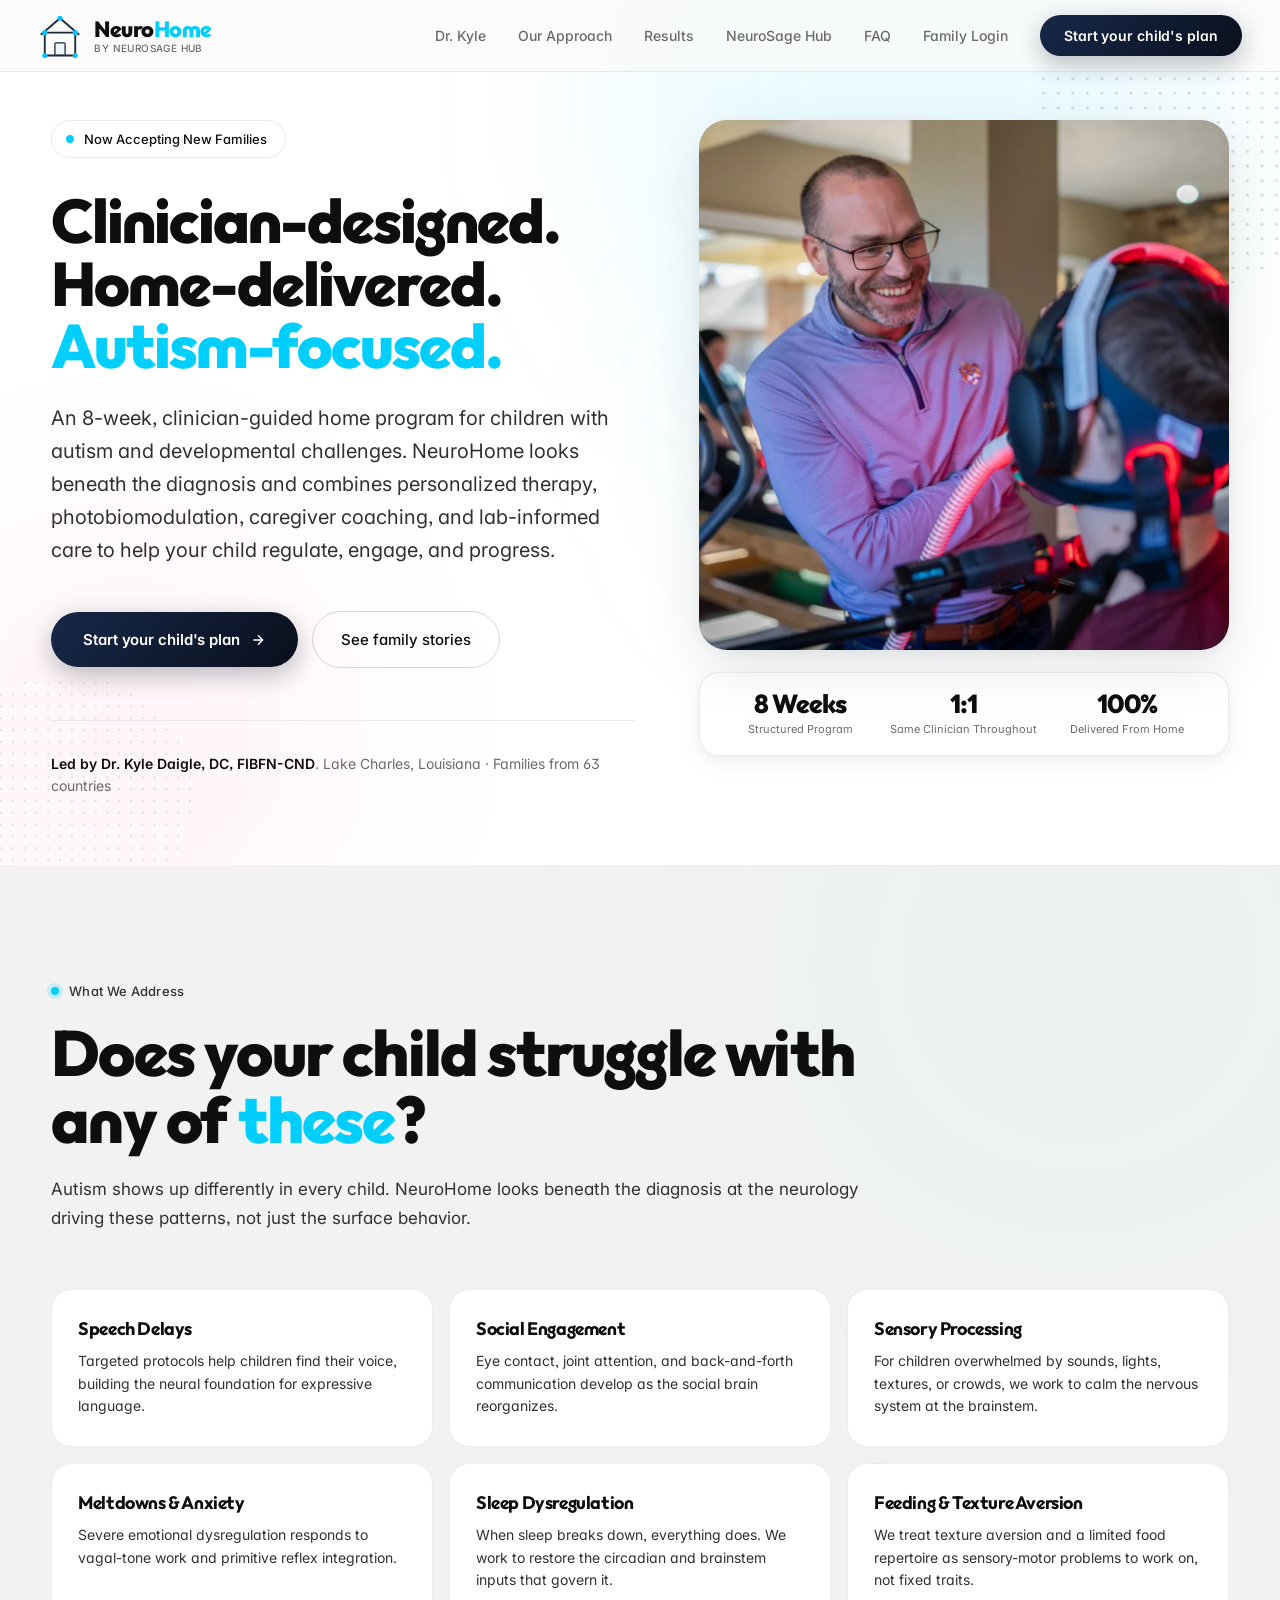
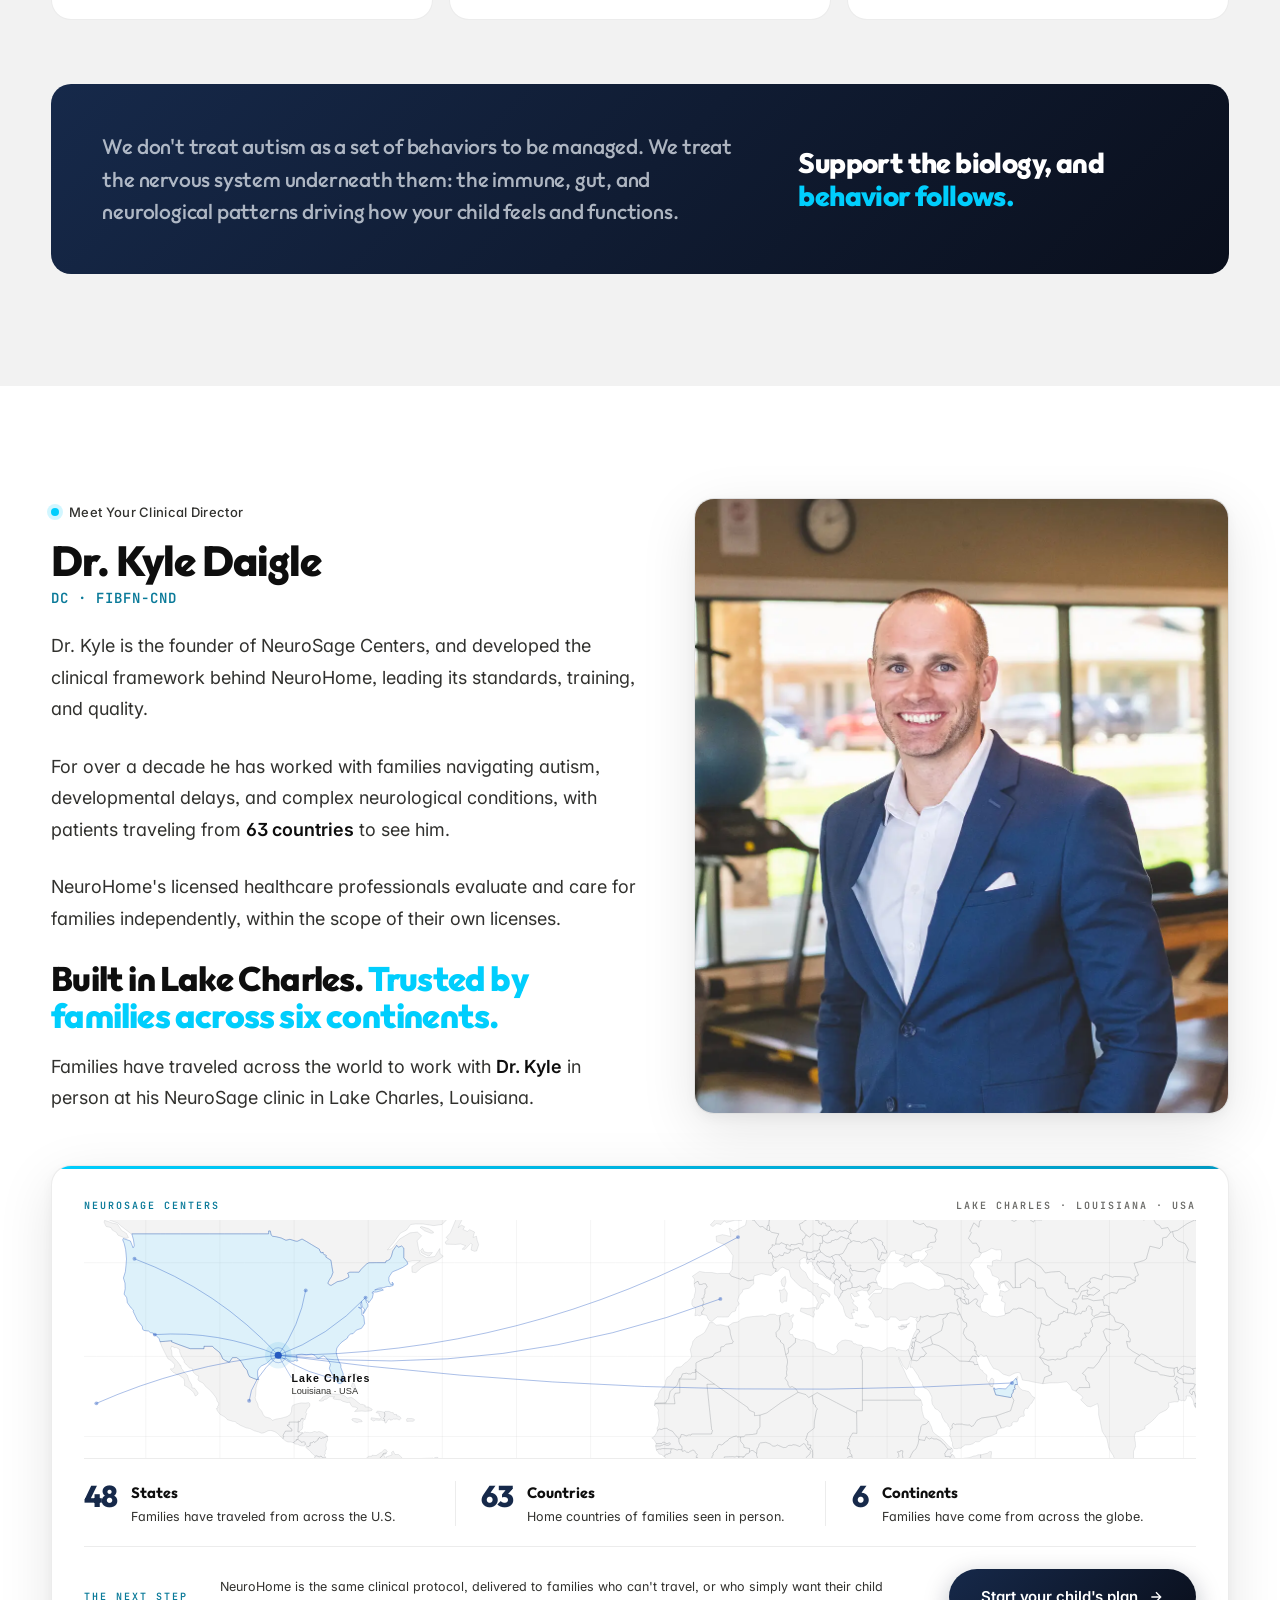
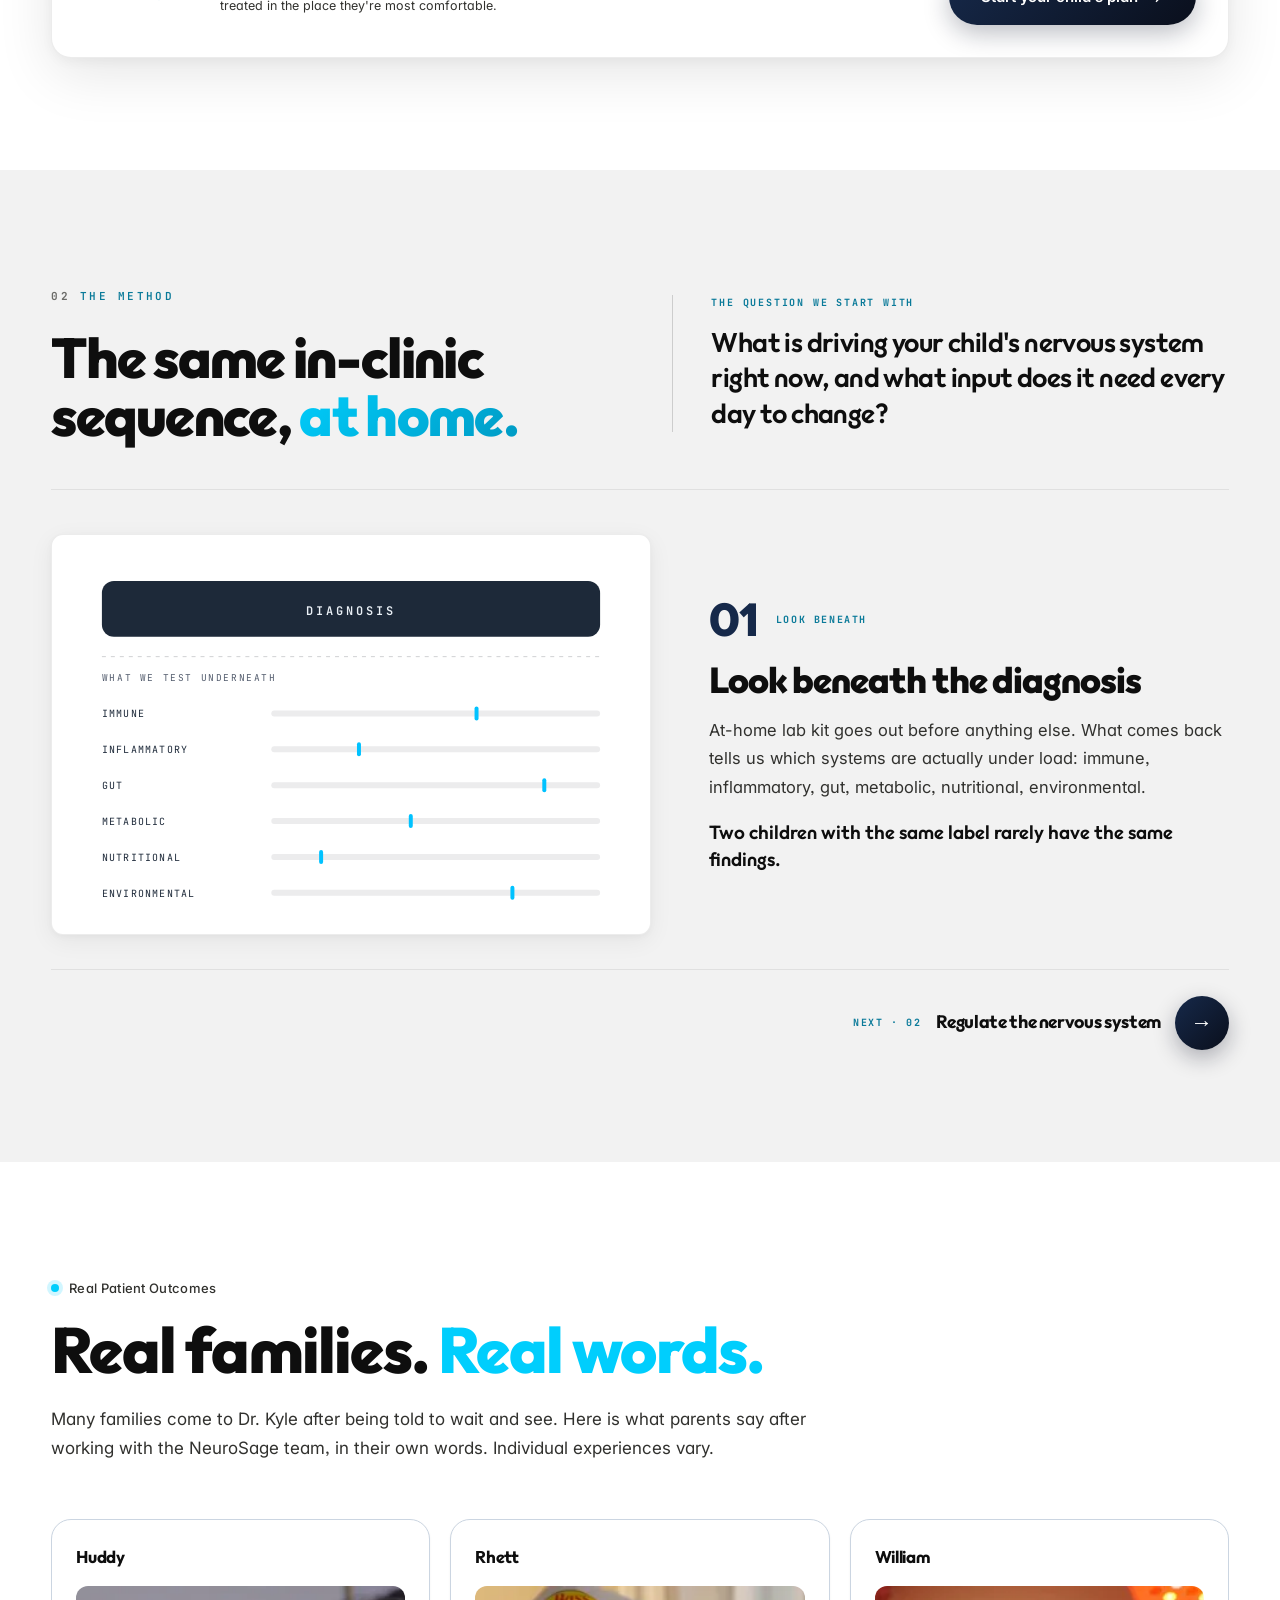
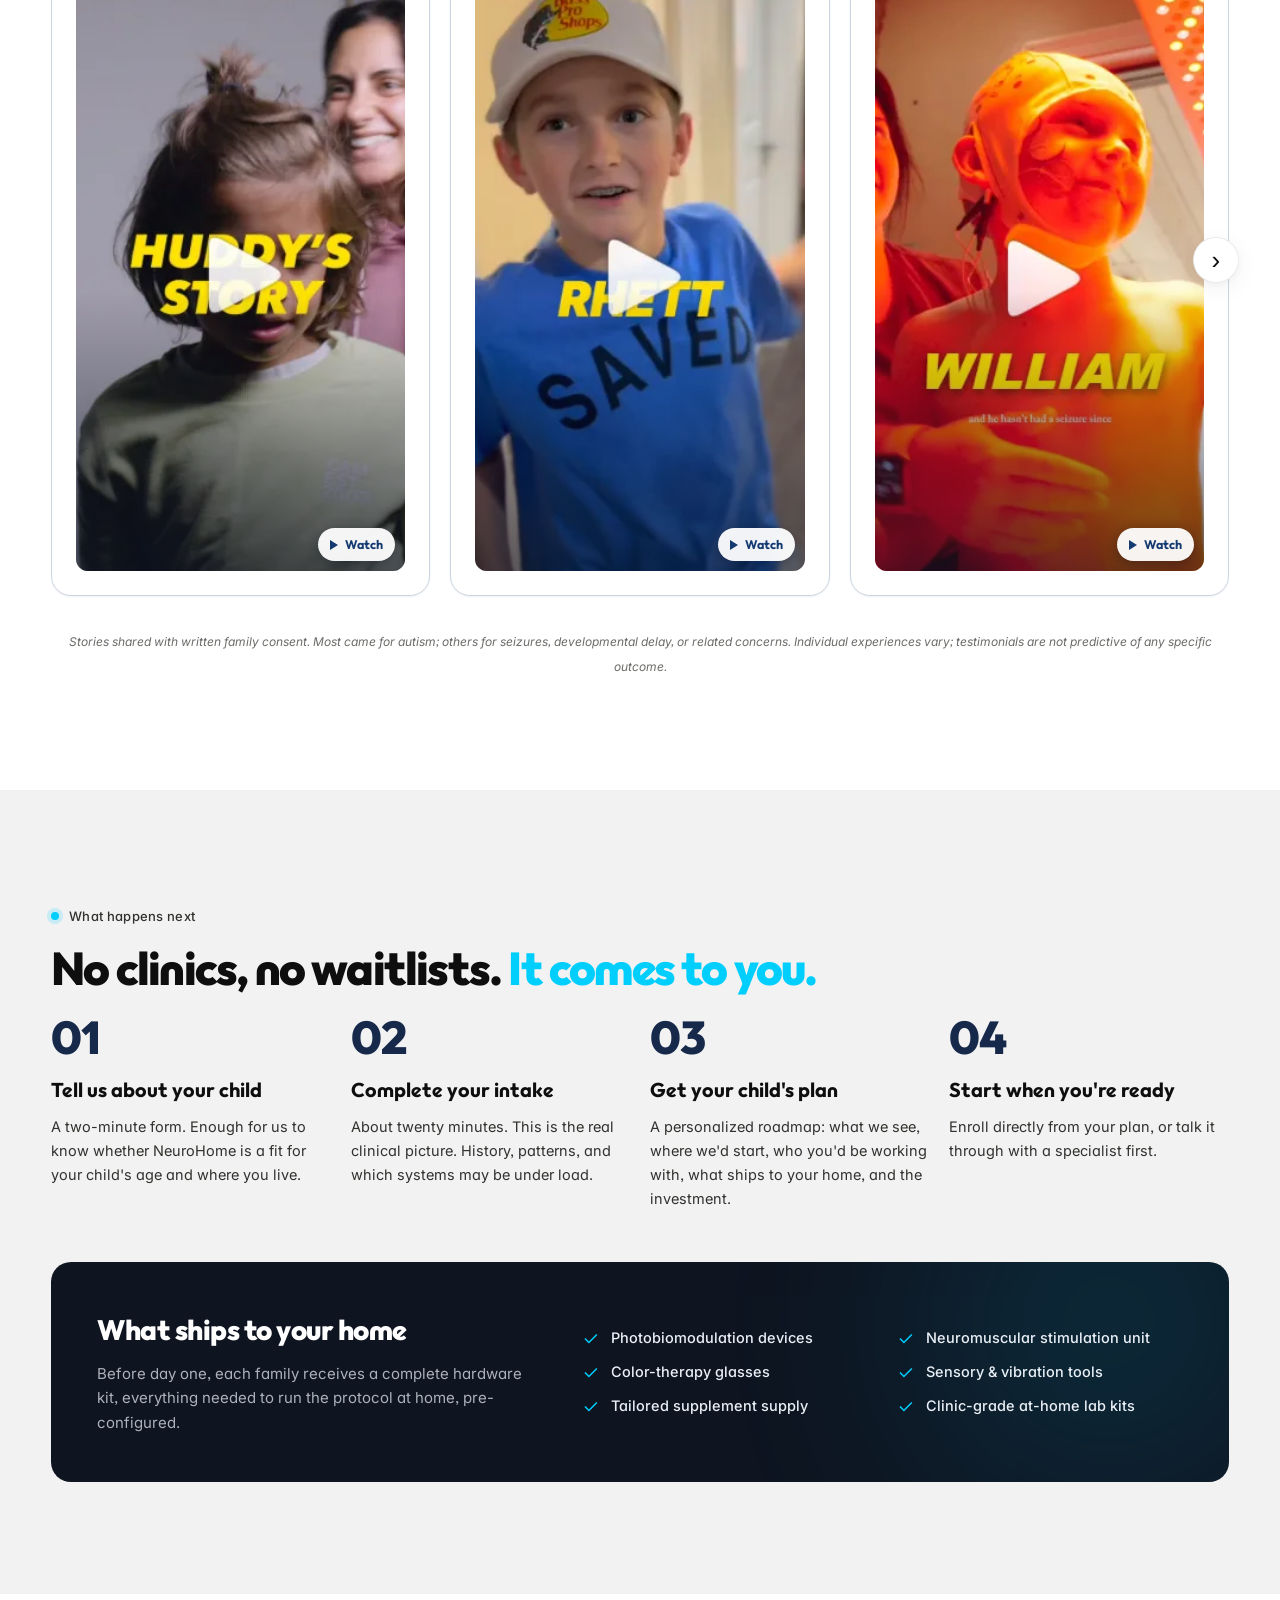
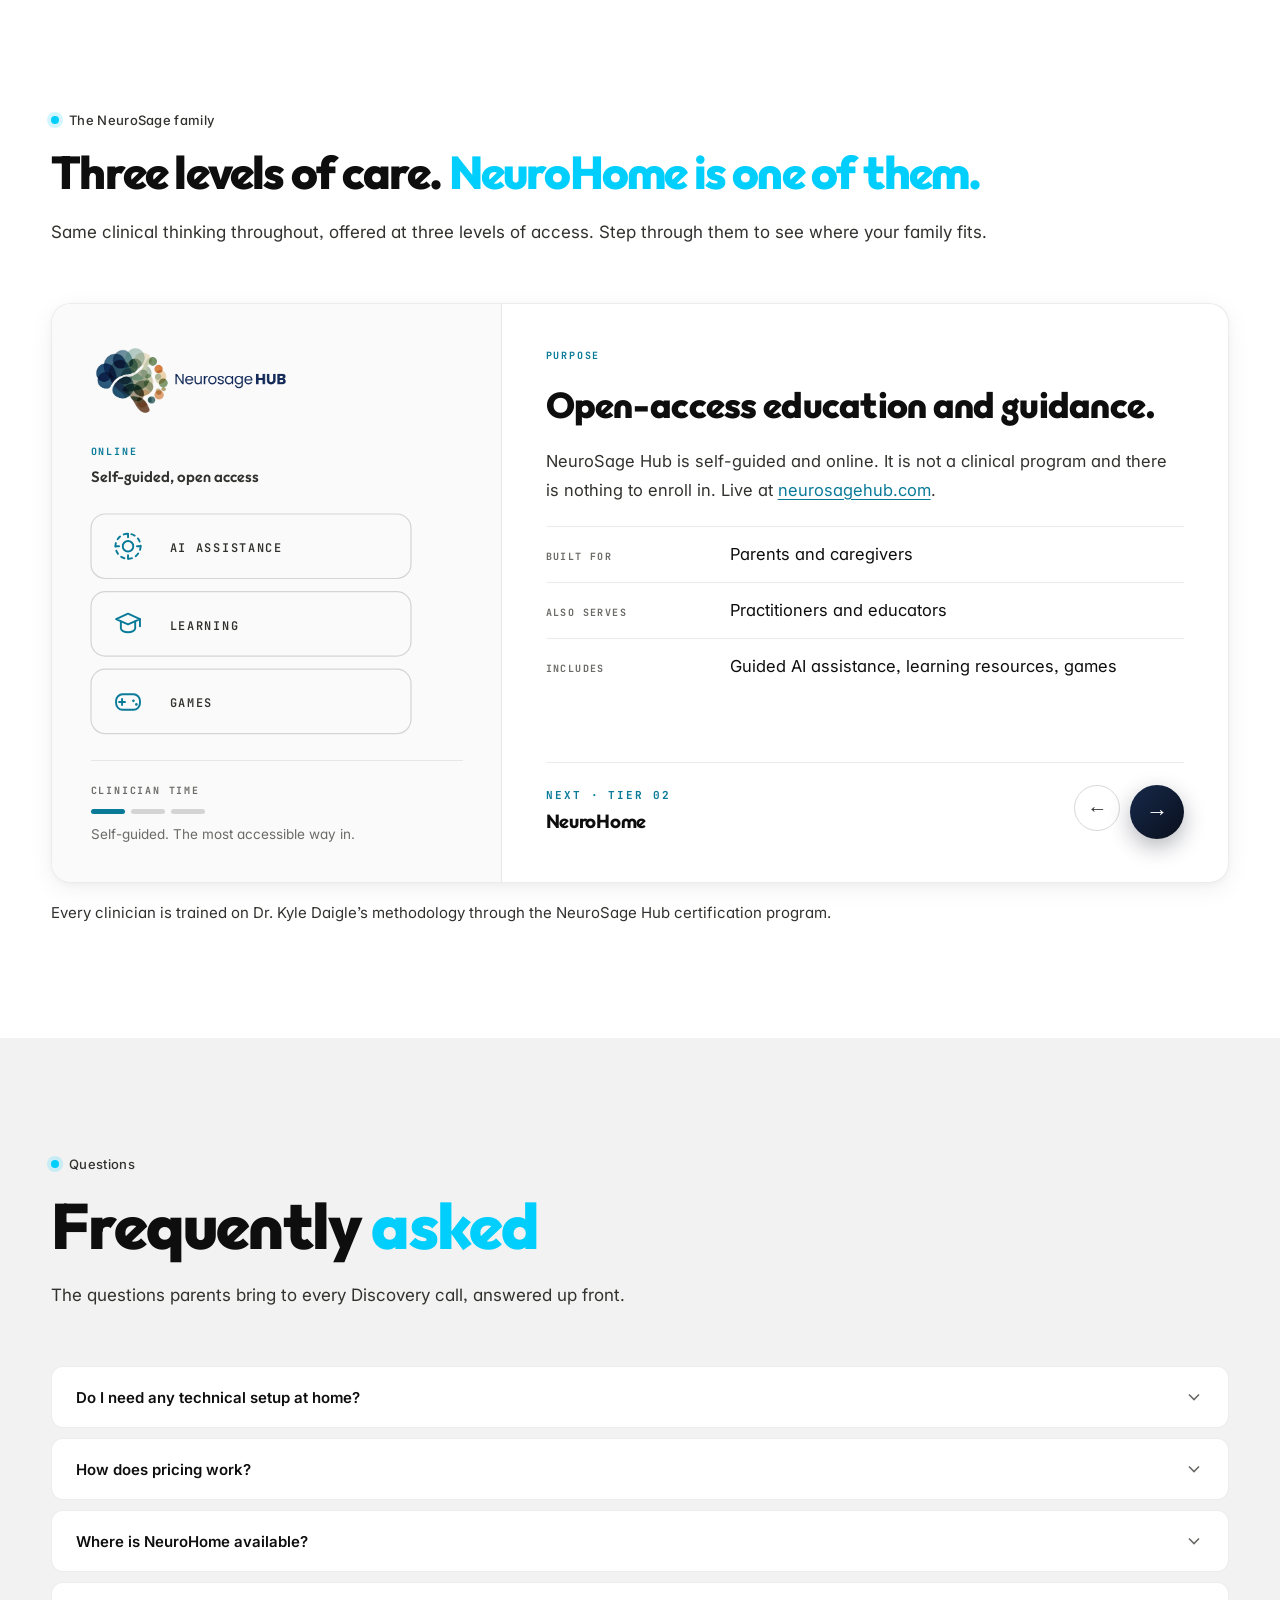
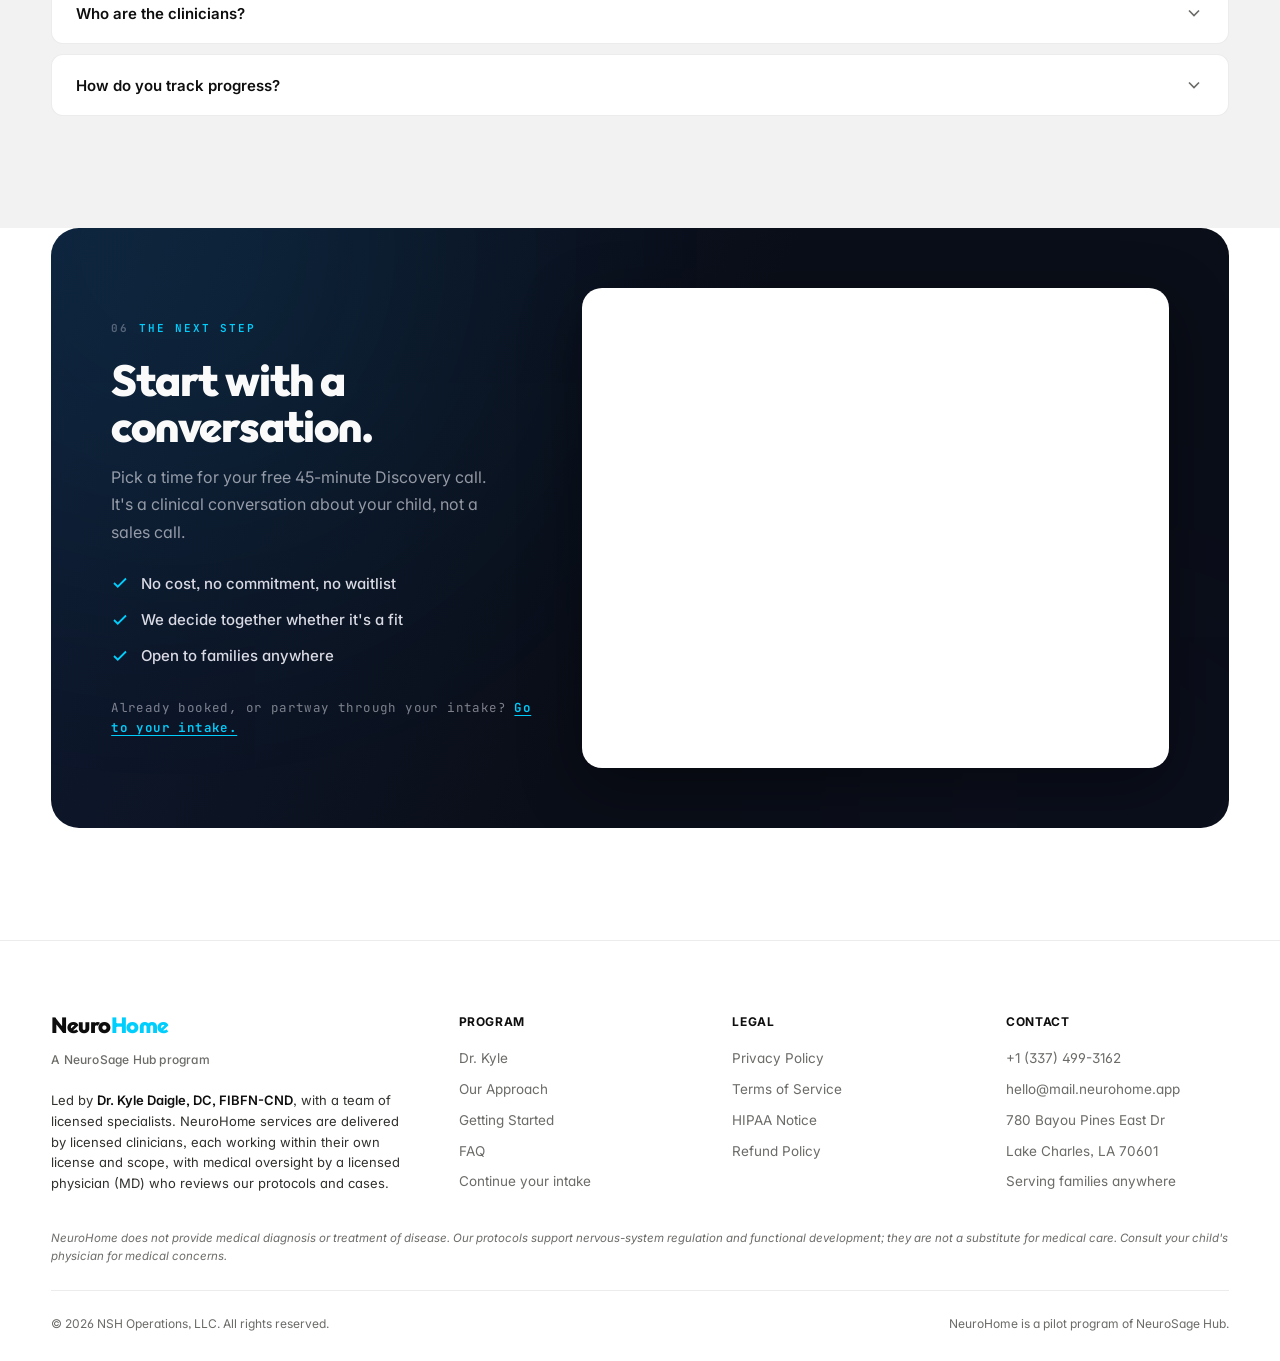
==== index.html @ 74a6ce76 "Add country code to the footer phone number The footer read "337-499-3162" on all seven deployed pag" ====
<!DOCTYPE html>
<html lang="en">
<head>
<meta charset="UTF-8">
<meta name="viewport" content="width=device-width, initial-scale=1.0">
<!-- Confirm JS is live BEFORE first paint. All reveal animations are gated on
     html.js; if this never runs (JS blocked/errored), content stays visible. -->
<script>document.documentElement.className += ' js';</script>
<title>NeuroHome: In-Home Therapy for Children with Autism</title>
<meta name="description" content="An 8-week in-home program for children with autism and developmental challenges. Clinician-guided, drug-free, and lab-informed. Led by Dr. Kyle Daigle.">
<!-- Real icon files, not data URIs: Google's favicon crawler will not fetch a
     data URI, so the SERP fell back to a generic placeholder. See icon.svg. -->
<link rel="icon" href="/favicon.ico" sizes="16x16 32x32 48x48">
<link rel="icon" href="/icon.svg" type="image/svg+xml">
<link rel="apple-touch-icon" href="/apple-touch-icon.png">
<link rel="preconnect" href="https://fonts.googleapis.com">
<link rel="preconnect" href="https://fonts.gstatic.com" crossorigin>
<link href="https://fonts.googleapis.com/css2?family=Inter:wght@400;500;600;700;800&family=Outfit:wght@400;500;600;700;800&family=JetBrains+Mono:wght@400;500;600;700&display=swap" rel="stylesheet">
<link rel="stylesheet" href="neurohome.css?v=95">
<link rel="canonical" href="https://neurohome.app/">
<!-- Social share (Open Graph + Twitter). Absolute URLs point at the canonical
     production host, neurohome.app. The Vercel deployment alias 301s here via
     vercel.json, so nothing on the site should reference that alias. -->
<meta property="og:type" content="website">
<meta property="og:site_name" content="NeuroHome by NeuroSage Hub">
<meta property="og:title" content="NeuroHome: In-Home Therapy for Children with Autism">
<meta property="og:description" content="An 8-week, clinician-guided in-home program for children with autism and developmental challenges. Drug-free, lab-informed, delivered to your home. Led by Dr. Kyle Daigle.">
<meta property="og:url" content="https://neurohome.app/">
<meta property="og:image" content="https://neurohome.app/images/treatment-kyle-patient.jpg">
<meta property="og:image:alt" content="Dr. Kyle Daigle with a young patient during a red-light therapy session.">
<meta name="twitter:card" content="summary_large_image">
<meta name="twitter:title" content="NeuroHome: In-Home Therapy for Children with Autism">
<meta name="twitter:description" content="An 8-week, clinician-guided in-home program for children with autism and developmental challenges. Drug-free, lab-informed, delivered to your home.">
<meta name="twitter:image" content="https://neurohome.app/images/treatment-kyle-patient.jpg">
<script type="application/ld+json">
{
  "@context": "https://schema.org",
  "@type": "MedicalBusiness",
  "name": "NeuroHome",
  "description": "An 8-week, clinician-guided in-home program for children with autism and developmental challenges.",
  "url": "https://neurohome.app/",
  "email": "hello@mail.neurohome.app",
  "telephone": "+1-337-499-3162",
  "address": {
    "@type": "PostalAddress",
    "streetAddress": "780 Bayou Pines East Dr",
    "addressLocality": "Lake Charles",
    "addressRegion": "LA",
    "postalCode": "70601",
    "addressCountry": "US"
  },
  "parentOrganization": { "@type": "Organization", "name": "NeuroSage Hub" },
  "founder": { "@type": "Person", "name": "Dr. Kyle Daigle", "honorificSuffix": "DC, FIBFN-CND" },
  "medicalSpecialty": "Neurologic"
}
</script>
</head>
<body>

<nav class="nav" id="nav">
  <a class="nav-brand" href="#top" aria-label="NeuroHome by NeuroSage Hub">
    <svg class="nav-brand-mark" width="44" height="44" viewBox="0 0 52 52" fill="none" xmlns="http://www.w3.org/2000/svg" aria-hidden="true">
      <rect x="8" y="22" width="36" height="27" rx="3" stroke="#1D2939" stroke-width="2.2" fill="none"/>
      <path d="M 4 24 L 26 5 L 48 24" stroke="#1D2939" stroke-width="2.2" fill="none" stroke-linecap="round" stroke-linejoin="round"/>
      <rect x="20" y="34" width="12" height="15" rx="1.5" stroke="#1D2939" stroke-width="1.5" fill="rgba(0,194,255,0.06)"/>
      <circle cx="8" cy="22" r="3" fill="#00C2FF"/>
      <circle cx="44" cy="22" r="3" fill="#00C2FF"/>
      <circle cx="8" cy="49" r="3" fill="#00C2FF"/>
      <circle cx="44" cy="49" r="3" fill="#00C2FF"/>
      <circle cx="26" cy="5" r="3" fill="#00C2FF"/>
    </svg>
    <span class="nav-brand-wordmark">
      <span class="nav-brand-name">Neuro<span>Home</span></span>
      <span class="nav-brand-tag">by NeuroSage Hub</span>
    </span>
  </a>
  <div class="nav-links" id="navLinks">
    <a class="nav-link" href="#dr-kyle">Dr. Kyle</a>
    <a class="nav-link" href="#method">Our Approach</a>
    <a class="nav-link" href="#testimonials">Results</a>
    <a class="nav-link" href="#family">NeuroSage Hub</a>
    <a class="nav-link" href="#faq">FAQ</a>
    <a class="nav-link" href="https://app.neurohome.app/login">Family Login</a>
    <a class="nav-cta" href="start.html">Start your child's plan</a>
  </div>
  <button class="nav-mobile-toggle" onclick="toggleMobileNav()" aria-label="Menu" aria-expanded="false" aria-controls="navLinks">
    <span></span><span></span><span></span>
  </button>
</nav>

<!-- ============ 1. HERO ============ -->
<section class="hero" id="top">
  <div class="hero-bg">
    <div class="hero-orb o1"></div>
    <div class="hero-orb o2"></div>
    <div class="hero-orb o3"></div>
    <!-- Dotted-circle decorations (neurosolutionlc.com signature element) -->
    <svg class="hero-dots hero-dots-tr" viewBox="0 0 320 320" aria-hidden="true" xmlns="http://www.w3.org/2000/svg">
      <defs>
        <pattern id="dotPatternTR" x="0" y="0" width="14" height="14" patternUnits="userSpaceOnUse">
          <circle cx="2" cy="2" r="1.4" fill="currentColor"/>
        </pattern>
      </defs>
      <circle cx="160" cy="160" r="156" fill="url(#dotPatternTR)"/>
    </svg>
    <svg class="hero-dots hero-dots-bl" viewBox="0 0 260 260" aria-hidden="true" xmlns="http://www.w3.org/2000/svg">
      <defs>
        <pattern id="dotPatternBL" x="0" y="0" width="12" height="12" patternUnits="userSpaceOnUse">
          <circle cx="2" cy="2" r="1.2" fill="currentColor"/>
        </pattern>
      </defs>
      <circle cx="130" cy="130" r="126" fill="url(#dotPatternBL)"/>
    </svg>
  </div>
  <div class="hero-inner">
    <div class="hero-grid">
      <div class="hero-text">
        <div class="hero-badge reveal"><span class="pulse"></span> Now Accepting New Families</div>
        <h1 class="hero-title reveal reveal-d1">Clinician-designed.<br>Home-delivered.<br><em>Autism-focused.</em></h1>
        <p class="hero-sub reveal reveal-d2">An 8-week, clinician-guided home program for children with autism and developmental challenges. NeuroHome looks beneath the diagnosis and combines personalized therapy, photobiomodulation, caregiver coaching, and lab-informed care to help your child regulate, engage, and progress.</p>
        <div class="hero-actions reveal reveal-d3">
          <a class="btn-primary" href="start.html">Start your child's plan <svg viewBox="0 0 24 24" fill="none" stroke="currentColor" stroke-width="2" aria-hidden="true"><path d="M5 12h14M12 5l7 7-7 7"/></svg></a>
          <a class="btn-secondary" href="#testimonials">See family stories</a>
        </div>
        <div class="hero-proof reveal reveal-d4">
          <strong>Led by Dr. Kyle Daigle, DC, FIBFN-CND</strong>. Lake Charles, Louisiana &middot; Families from 63 countries
        </div>
      </div>
      <div class="hero-photo-col reveal reveal-d2">
        <div class="hero-photo-wrap">
          <picture>
            <source srcset="images/treatment-kyle-patient.webp" type="image/webp">
            <img
              src="images/treatment-kyle-patient.jpg"
              alt="Dr. Kyle Daigle smiling with a young patient during a red-light therapy session at a NeuroSage Center."
              width="2048"
              height="1368"
              fetchpriority="high"
              decoding="async"
            >
          </picture>
        </div>
        <div class="hero-stats">
          <div class="hero-stat"><div class="hero-stat-v">8 Weeks</div><div class="hero-stat-l">Structured Program</div></div>
          <div class="hero-stat"><div class="hero-stat-v">1:1</div><div class="hero-stat-l">Same Clinician Throughout</div></div>
          <div class="hero-stat"><div class="hero-stat-v">100%</div><div class="hero-stat-l">Delivered From Home</div></div>
        </div>
      </div>
    </div>
  </div>
</section>

<!-- ============ 3. WHAT WE ADDRESS (relevance-first: answers "is this for my child?" before the credibility stack) ============ -->
<section class="conditions-section" id="conditions">
  <div class="conditions-inner">
    <div class="section-eyebrow reveal">What We Address</div>
    <h2 class="conditions-headline reveal reveal-d1">Does your child struggle with any of <em>these</em>?</h2>
    <p class="section-sub reveal reveal-d2">Autism shows up differently in every child. NeuroHome looks beneath the diagnosis at the neurology driving these patterns, not just the surface behavior.</p>
    <div class="conditions-grid">
      <article class="condition-card reveal">
        <h3 class="condition-card-title">Speech Delays</h3>
        <p class="condition-card-desc">Targeted protocols help children find their voice, building the neural foundation for expressive language.</p>
      </article>
      <article class="condition-card reveal reveal-d1">
        <h3 class="condition-card-title">Social Engagement</h3>
        <p class="condition-card-desc">Eye contact, joint attention, and back-and-forth communication develop as the social brain reorganizes.</p>
      </article>
      <article class="condition-card reveal reveal-d2">
        <h3 class="condition-card-title">Sensory Processing</h3>
        <p class="condition-card-desc">For children overwhelmed by sounds, lights, textures, or crowds, we work to calm the nervous system at the brainstem.</p>
      </article>
      <article class="condition-card reveal">
        <h3 class="condition-card-title">Meltdowns &amp; Anxiety</h3>
        <p class="condition-card-desc">Severe emotional dysregulation responds to vagal-tone work and primitive reflex integration.</p>
      </article>
      <article class="condition-card reveal reveal-d1">
        <h3 class="condition-card-title">Sleep Dysregulation</h3>
        <p class="condition-card-desc">When sleep breaks down, everything does. We work to restore the circadian and brainstem inputs that govern it.</p>
      </article>
      <article class="condition-card reveal reveal-d2">
        <h3 class="condition-card-title">Feeding &amp; Texture Aversion</h3>
        <p class="condition-card-desc">We treat texture aversion and a limited food repertoire as sensory-motor problems to work on, not fixed traits.</p>
      </article>
    </div>
    <div class="conditions-belief reveal">
      <p class="cb-body">We don't treat autism as a set of behaviors to be managed. We treat the nervous system underneath them: the immune, gut, and neurological patterns driving how your child feels and functions.</p>
      <p class="cb-punch">Support the biology, and <span>behavior follows.</span></p>
    </div>
  </div>
</section>

<!-- ============ 4. DR. KYLE + THE PRACTICE (merged) ============ -->
<section class="founder-section" id="dr-kyle">
  <div class="founder-inner">
    <div class="founder-top">
      <div class="founder-text reveal">
        <div class="section-eyebrow">Meet Your Clinical Director</div>
        <h2 class="kyle-name">Dr. Kyle Daigle</h2>
        <div class="kyle-name-suffix">DC &middot; FIBFN-CND</div>
        <p class="kyle-bio">Dr. Kyle is the founder of NeuroSage Centers, and developed the clinical framework behind NeuroHome, leading its standards, training, and quality.</p>
        <p class="kyle-bio">For over a decade he has worked with families navigating autism, developmental delays, and complex neurological conditions, with patients traveling from <strong>63 countries</strong> to see him.</p>
        <p class="kyle-bio">NeuroHome's licensed healthcare professionals evaluate and care for families independently, within the scope of their own licenses.</p>
        <h3 class="founder-practice-title">Built in Lake Charles. <em>Trusted by families across six continents.</em></h3>
        <p class="legacy-lead">Families have traveled across the world to work with <strong>Dr. Kyle</strong> in person at his NeuroSage clinic in Lake Charles, Louisiana.</p>
      </div>
      <div class="founder-photo reveal reveal-d2">
        <div class="kyle-photo">
          <picture>
            <source srcset="images/dr-kyle.webp" type="image/webp">
            <img src="images/dr-kyle.jpg" alt="Dr. Kyle Daigle, DC, FIBFN-CND, founder of NeuroSage Centers" loading="lazy" width="2155" height="3600">
          </picture>
        </div>
      </div>
    </div>

    <div class="founder-map-card reveal">
      <div class="founder-map-head">
        <span class="clinics-card-eyebrow">NeuroSage Centers</span>
        <span class="founder-map-locs">Lake Charles &middot; Louisiana &middot; USA</span>
      </div>
      <img class="clinic-map-svg" src="images/neurosage-world.svg?v=3" alt="World map with travel lines converging on the NeuroSage clinic in Lake Charles, Louisiana, USA." loading="lazy" width="1256" height="270">
      <div class="founder-stats">
        <div class="founder-stat">
          <span class="founder-stat-num">48</span>
          <div class="founder-stat-text"><strong>States</strong><small>Families have traveled from across the U.S.</small></div>
        </div>
        <div class="founder-stat">
          <span class="founder-stat-num">63</span>
          <div class="founder-stat-text"><strong>Countries</strong><small>Home countries of families seen in person.</small></div>
        </div>
        <div class="founder-stat">
          <span class="founder-stat-num">6</span>
          <div class="founder-stat-text"><strong>Continents</strong><small>Families have come from across the globe.</small></div>
        </div>
      </div>
      <div class="founder-next">
        <span class="founder-next-label">The next step</span>
        <p class="founder-next-text">NeuroHome is the same clinical protocol, delivered to families who can't travel, or who simply want their child treated in the place they're most comfortable.</p>
        <a class="btn-primary founder-next-btn" href="start.html">Start your child's plan <svg viewBox="0 0 24 24" fill="none" stroke="currentColor" stroke-width="2" aria-hidden="true"><path d="M5 12h14M12 5l7 7-7 7"/></svg></a>
      </div>
    </div>
  </div>
</section>

<!-- ============ 5. THE METHOD ============ -->
<section class="mth-section" id="method">
  <div class="mth-inner">
    <div class="mth-top">
      <div class="mth-top-head">
        <span class="mth-kicker"><span class="mth-kicker-num">02</span>The method</span>
        <h2 class="mth-title reveal">The same in-clinic sequence, <span class="mth-grad">at home.</span></h2>
      </div>
      <div class="mth-qblock">
        <div class="mth-qlabel">The question we start with</div>
        <p class="mth-q">What is driving your child&#39;s nervous system right now, and what input does it need every day to change?</p>
      </div>
    </div>

    <div class="mth-step" data-step="1">
      <div class="mth-fig">
        <svg viewBox="0 0 560 360" role="img" aria-label="Six biological systems tested beneath one diagnosis"><rect x="30" y="26" width="500" height="56" rx="12" fill="#1D2939"></rect><text x="280" y="60" text-anchor="middle" fill="#EAF0F6" font-family="JetBrains Mono, monospace" font-size="12" font-weight="600" letter-spacing="3">DIAGNOSIS</text><line x1="30" y1="102" x2="530" y2="102" stroke="rgba(20,24,35,0.20)" stroke-width="1" stroke-dasharray="4 5"></line><text x="30" y="126" fill="#545D6E" font-family="JetBrains Mono, monospace" font-size="9.5" letter-spacing="1.6">WHAT WE TEST UNDERNEATH</text><g font-family="JetBrains Mono, monospace" font-size="10" letter-spacing="1.2" fill="#1D2939"><text x="30" y="163">IMMUNE</text><rect x="200" y="156" width="330" height="6" rx="3" fill="rgba(20,24,35,0.08)"></rect><rect x="404" y="152" width="4" height="14" rx="2" fill="#00C2FF"></rect><text x="30" y="199">INFLAMMATORY</text><rect x="200" y="192" width="330" height="6" rx="3" fill="rgba(20,24,35,0.08)"></rect><rect x="286" y="188" width="4" height="14" rx="2" fill="#00C2FF"></rect><text x="30" y="235">GUT</text><rect x="200" y="228" width="330" height="6" rx="3" fill="rgba(20,24,35,0.08)"></rect><rect x="472" y="224" width="4" height="14" rx="2" fill="#00C2FF"></rect><text x="30" y="271">METABOLIC</text><rect x="200" y="264" width="330" height="6" rx="3" fill="rgba(20,24,35,0.08)"></rect><rect x="338" y="260" width="4" height="14" rx="2" fill="#00C2FF"></rect><text x="30" y="307">NUTRITIONAL</text><rect x="200" y="300" width="330" height="6" rx="3" fill="rgba(20,24,35,0.08)"></rect><rect x="248" y="296" width="4" height="14" rx="2" fill="#00C2FF"></rect><text x="30" y="343">ENVIRONMENTAL</text><rect x="200" y="336" width="330" height="6" rx="3" fill="rgba(20,24,35,0.08)"></rect><rect x="440" y="332" width="4" height="14" rx="2" fill="#00C2FF"></rect></g></svg>
      </div>
      <div class="mth-copy">
        <div class="mth-step-head"><span class="mth-n">01</span><span class="mth-tag">Look beneath</span></div>
        <h3 class="mth-h3">Look beneath the diagnosis</h3>
        <p class="mth-p">At-home lab kit goes out before anything else. What comes back tells us which systems are actually under load: immune, inflammatory, gut, metabolic, nutritional, environmental.</p>
        <p class="mth-punch">Two children with the same label rarely have the same findings.</p>
      </div>
      <div class="mth-nav">
        <span class="mth-next-label">Next &middot; 02</span>
        <span class="mth-next-title">Regulate the nervous system</span>
        <button class="mth-arrow-btn" type="button" data-go="2" aria-label="Next: Regulate the nervous system"><span aria-hidden="true">&#8594;</span></button>
      </div>
    </div>

    <div class="mth-step" data-step="2" hidden>
      <div class="mth-fig">
        <svg viewBox="0 0 560 360" role="img" aria-label="An erratic signal settling into a calm line after regulation"><g font-family="JetBrains Mono, monospace" font-size="10" letter-spacing="1.4" fill="#1D2939"><text x="30" y="44">INPUTS</text><circle cx="36" cy="76" r="6" fill="#C1553F"></circle><text x="52" y="80">RED</text><circle cx="36" cy="104" r="6" fill="#4E8C5B"></circle><text x="52" y="108">GREEN</text><circle cx="36" cy="132" r="6" fill="#6E4E9C"></circle><text x="52" y="136">NEAR-INFRARED</text><circle cx="36" cy="160" r="6" fill="#2BA8E0"></circle><text x="52" y="164">SUPPLEMENTS</text></g><line x1="30" y1="192" x2="530" y2="192" stroke="rgba(20,24,35,0.12)" stroke-width="1"></line><polyline points="30,268 46,214 62,318 78,226 94,306 110,236 126,300 142,244 158,292 174,252 190,286 206,258 222,280 238,262 254,276 270,266 286,272 302,268 318,270 530,270" fill="none" stroke="#2559C0" stroke-width="2.5" stroke-linejoin="round" stroke-linecap="round"></polyline><line x1="286" y1="212" x2="286" y2="330" stroke="rgba(20,24,35,0.20)" stroke-width="1" stroke-dasharray="4 5"></line><text x="286" y="206" text-anchor="middle" fill="#2559C0" font-family="JetBrains Mono, monospace" font-size="9.5" font-weight="600" letter-spacing="1.6">REGULATION HOLDS</text><text x="30" y="348" fill="#545D6E" font-family="JetBrains Mono, monospace" font-size="9.5" letter-spacing="1.6">DYSREGULATED</text><text x="530" y="348" text-anchor="end" fill="#545D6E" font-family="JetBrains Mono, monospace" font-size="9.5" letter-spacing="1.6">READY TO LEARN</text></svg>
      </div>
      <div class="mth-copy">
        <div class="mth-step-head"><span class="mth-n">02</span><span class="mth-tag">Regulate</span></div>
        <h3 class="mth-h3">Regulate the nervous system</h3>
        <p class="mth-p">Red, green and near-infrared light, paired with supplements chosen from your child&#39;s labs. Run at home, on your schedule, monitored by your licensed physical therapist.</p>
        <p class="mth-punch">A nervous system in alarm can&#39;t learn. Calm comes first.</p>
      </div>
      <div class="mth-nav">
        <button class="mth-back-btn" type="button" data-go="1" aria-label="Back to the previous step"><span aria-hidden="true">&#8592;</span></button>
        <span class="mth-next-label">Next &middot; 03</span>
        <span class="mth-next-title">Rehabilitate &amp; consolidate</span>
        <button class="mth-arrow-btn" type="button" data-go="3" aria-label="Next: Rehabilitate &amp; consolidate"><span aria-hidden="true">&#8594;</span></button>
      </div>
    </div>

    <div class="mth-step" data-step="3" hidden>
      <div class="mth-fig">
        <svg viewBox="0 0 560 360" role="img" aria-label="A weekly plan grid of speech, motor and daily-function blocks"><text x="30" y="44" fill="#545D6E" font-family="JetBrains Mono, monospace" font-size="9.5" letter-spacing="1.6">ONE WEEK &#183; GUIDED LIVE</text><g font-family="JetBrains Mono, monospace" font-size="9" letter-spacing="1.2" fill="#8B93A1" text-anchor="middle"><text x="212" y="92">D1</text><text x="266" y="92">D2</text><text x="320" y="92">D3</text><text x="374" y="92">D4</text><text x="428" y="92">D5</text><text x="482" y="92">D6</text><text x="536" y="92">D7</text></g><g font-family="JetBrains Mono, monospace" font-size="10" letter-spacing="1.2" fill="#1D2939"><text x="30" y="136">SPEECH</text><text x="30" y="206">SENSORY-MOTOR</text><text x="30" y="276">DAILY FUNCTION</text></g><g><rect x="186" y="110" width="52" height="36" rx="8" fill="rgba(43,168,224,0.16)" stroke="rgba(37,89,192,0.22)"></rect><rect x="240" y="110" width="52" height="36" rx="8" fill="rgba(43,168,224,0.16)" stroke="rgba(37,89,192,0.22)"></rect><rect x="294" y="110" width="52" height="36" rx="8" fill="#00C2FF"></rect><rect x="348" y="110" width="52" height="36" rx="8" fill="rgba(43,168,224,0.16)" stroke="rgba(37,89,192,0.22)"></rect><rect x="402" y="110" width="52" height="36" rx="8" fill="rgba(43,168,224,0.16)" stroke="rgba(37,89,192,0.22)"></rect><rect x="456" y="110" width="52" height="36" rx="8" fill="rgba(43,168,224,0.16)" stroke="rgba(37,89,192,0.22)"></rect><rect x="510" y="110" width="52" height="36" rx="8" fill="rgba(20,24,35,0.05)" stroke="rgba(20,24,35,0.10)"></rect></g><g><rect x="186" y="180" width="52" height="36" rx="8" fill="rgba(43,168,224,0.16)" stroke="rgba(37,89,192,0.22)"></rect><rect x="240" y="180" width="52" height="36" rx="8" fill="rgba(43,168,224,0.16)" stroke="rgba(37,89,192,0.22)"></rect><rect x="294" y="180" width="52" height="36" rx="8" fill="#00C2FF"></rect><rect x="348" y="180" width="52" height="36" rx="8" fill="rgba(43,168,224,0.16)" stroke="rgba(37,89,192,0.22)"></rect><rect x="402" y="180" width="52" height="36" rx="8" fill="rgba(43,168,224,0.16)" stroke="rgba(37,89,192,0.22)"></rect><rect x="456" y="180" width="52" height="36" rx="8" fill="rgba(43,168,224,0.16)" stroke="rgba(37,89,192,0.22)"></rect><rect x="510" y="180" width="52" height="36" rx="8" fill="rgba(20,24,35,0.05)" stroke="rgba(20,24,35,0.10)"></rect></g><g><rect x="186" y="250" width="52" height="36" rx="8" fill="rgba(43,168,224,0.16)" stroke="rgba(37,89,192,0.22)"></rect><rect x="240" y="250" width="52" height="36" rx="8" fill="rgba(43,168,224,0.16)" stroke="rgba(37,89,192,0.22)"></rect><rect x="294" y="250" width="52" height="36" rx="8" fill="#00C2FF"></rect><rect x="348" y="250" width="52" height="36" rx="8" fill="rgba(43,168,224,0.16)" stroke="rgba(37,89,192,0.22)"></rect><rect x="402" y="250" width="52" height="36" rx="8" fill="rgba(43,168,224,0.16)" stroke="rgba(37,89,192,0.22)"></rect><rect x="456" y="250" width="52" height="36" rx="8" fill="rgba(43,168,224,0.16)" stroke="rgba(37,89,192,0.22)"></rect><rect x="510" y="250" width="52" height="36" rx="8" fill="rgba(20,24,35,0.05)" stroke="rgba(20,24,35,0.10)"></rect></g><line x1="294" y1="100" x2="294" y2="300" stroke="rgba(0,194,255,0.45)" stroke-width="1" stroke-dasharray="4 4"></line><text x="320" y="316" text-anchor="middle" fill="#2559C0" font-family="JetBrains Mono, monospace" font-size="9.5" font-weight="600" letter-spacing="1.6">TODAY</text><text x="30" y="348" fill="#545D6E" font-family="JetBrains Mono, monospace" font-size="9.5" letter-spacing="1.6">A PLAN, NOT A HOMEWORK LIST</text></svg>
      </div>
      <div class="mth-copy">
        <div class="mth-step-head"><span class="mth-n">03</span><span class="mth-tag">Rehabilitate</span></div>
        <h3 class="mth-h3">Rehabilitate &amp; consolidate</h3>
        <p class="mth-p">Once regulation holds, sensory-motor and developmental work builds on it (speech, communication, coordination, daily function), guided live by your licensed physical therapist.</p>
        <p class="mth-punch">You get a daily plan, not a homework list.</p>
      </div>
      <div class="mth-nav">
        <button class="mth-back-btn" type="button" data-go="2" aria-label="Back to the previous step"><span aria-hidden="true">&#8592;</span></button>
        <span class="mth-next-label">Next &middot; 04</span>
        <span class="mth-next-title">Measure what changes</span>
        <button class="mth-arrow-btn" type="button" data-go="4" aria-label="Next: Measure what changes"><span aria-hidden="true">&#8594;</span></button>
      </div>
    </div>

    <div class="mth-step" data-step="4" hidden>
      <div class="mth-fig">
        <svg viewBox="0 0 560 360" role="img" aria-label="ATEC measured across four domains at baseline, week four and week eight"><text x="30" y="44" fill="#545D6E" font-family="JetBrains Mono, monospace" font-size="9.5" letter-spacing="1.6">ATEC &#183; MEASUREMENT SCHEDULE</text><g font-family="JetBrains Mono, monospace" font-size="9.5" letter-spacing="1.4" fill="#2559C0" text-anchor="middle" font-weight="600"><text x="286" y="92">BASELINE</text><text x="392" y="92">WEEK 4</text><text x="498" y="92">WEEK 8</text></g><line x1="286" y1="104" x2="286" y2="316" stroke="rgba(20,24,35,0.10)" stroke-width="1"></line><line x1="392" y1="104" x2="392" y2="316" stroke="rgba(20,24,35,0.10)" stroke-width="1"></line><line x1="498" y1="104" x2="498" y2="316" stroke="rgba(20,24,35,0.10)" stroke-width="1"></line><g font-family="JetBrains Mono, monospace" font-size="10" letter-spacing="1.2" fill="#1D2939"><text x="30" y="140">SPEECH / LANGUAGE</text><text x="30" y="196">SOCIABILITY</text><text x="30" y="252">SENSORY / COGNITIVE</text><text x="30" y="308">HEALTH / BEHAVIOR</text></g><g><line x1="286" y1="136" x2="498" y2="136" stroke="rgba(20,24,35,0.12)" stroke-width="1"></line><circle cx="286" cy="136" r="10" fill="#2559C0"></circle><circle cx="392" cy="136" r="10" fill="#2BA8E0"></circle><circle cx="498" cy="136" r="10" fill="#00C2FF"></circle></g><g><line x1="286" y1="192" x2="498" y2="192" stroke="rgba(20,24,35,0.12)" stroke-width="1"></line><circle cx="286" cy="192" r="10" fill="#2559C0"></circle><circle cx="392" cy="192" r="10" fill="#2BA8E0"></circle><circle cx="498" cy="192" r="10" fill="#00C2FF"></circle></g><g><line x1="286" y1="248" x2="498" y2="248" stroke="rgba(20,24,35,0.12)" stroke-width="1"></line><circle cx="286" cy="248" r="10" fill="#2559C0"></circle><circle cx="392" cy="248" r="10" fill="#2BA8E0"></circle><circle cx="498" cy="248" r="10" fill="#00C2FF"></circle></g><g><line x1="286" y1="304" x2="498" y2="304" stroke="rgba(20,24,35,0.12)" stroke-width="1"></line><circle cx="286" cy="304" r="10" fill="#2559C0"></circle><circle cx="392" cy="304" r="10" fill="#2BA8E0"></circle><circle cx="498" cy="304" r="10" fill="#00C2FF"></circle></g><text x="30" y="348" fill="#545D6E" font-family="JetBrains Mono, monospace" font-size="9.5" letter-spacing="1.6">TWELVE DATA POINTS, NOT A FEELING</text></svg>
      </div>
      <div class="mth-copy">
        <div class="mth-step-head"><span class="mth-n">04</span><span class="mth-tag">Measure</span></div>
        <h3 class="mth-h3">Measure what changes</h3>
        <p class="mth-p">The ATEC is scored at baseline, week 4 and week 8 across the same four domains, so you and your clinician are reading the same picture at the same time.</p>
        <p class="mth-punch">You see what moved, not just how it felt.</p>
      </div>
    </div>

    <div class="mth-closer" data-closer hidden>
      <div class="mth-closer-top">
        <div>
          <div class="mth-closer-line">That&#39;s the whole sequence: eight weeks, in your house.</div>
          <div class="mth-fine">Individual results vary &middot; clinician-guided &middot; drug-free</div>
        </div>
        <a class="btn-primary mth-book" href="start.html">Start your child's plan <span aria-hidden="true">&#8594;</span></a>
      </div>
      <button class="mth-back-btn" type="button" data-go="3" aria-label="Back to the previous step"><span aria-hidden="true">&#8592;</span></button>
    </div>
  </div>
</section>

<!-- ============ 6. PATIENT STORIES ============ -->
<section class="testimonials-section" id="testimonials">
  <div class="testimonials-inner">
    <div class="section-eyebrow reveal">Real Patient Outcomes</div>
    <h2 class="conditions-headline reveal reveal-d1">Real families. <em>Real words.</em></h2>
    <p class="section-sub reveal reveal-d2">Many families come to Dr. Kyle after being told to wait and see. Here is what parents say after working with the NeuroSage team, in their own words. Individual experiences vary.</p>

    <!--
      ============================================================
      TESTIMONIAL REELS: real Instagram videos of consenting
      NeuroSage families. Each card opens an on-site lightbox
      (see reel lightbox in neurohome.js) that plays the reel
      inline with prev/next; no redirect to Instagram required.

      To add a reel: copy a card, set data-embed (the .../embed/
      URL), data-link (the public permalink), data-label, the
      cover <img> (images/testimonials/reel-NN.png), quote,
      name, detail and @handle. Without JS, the card's href
      still opens the post on Instagram as a fallback.
      ============================================================
    -->
    <div class="reel-carousel">
      <button class="reel-arrow reel-arrow-prev" type="button" aria-label="Previous stories" aria-controls="reelGrid">&lsaquo;</button>
      <div class="testimonials-grid" id="reelGrid">

      <a class="testimonial-card-ig reel-card" href="https://www.instagram.com/p/CvEDEYiNzzu/" target="_blank" rel="noopener"
         data-embed="https://www.instagram.com/p/CvEDEYiNzzu/embed/" data-link="https://www.instagram.com/p/CvEDEYiNzzu/" data-label="Huddy">
        <div class="testimonial-card-meta">
          <div class="testimonial-card-name">Huddy</div>
        </div>
        <div class="reel-cover">
          <img class="reel-cover-img" src="images/testimonials/reel-01.webp" alt="Video: Huddy's story" loading="lazy">
          <span class="reel-watch">Watch</span>
        </div>
      </a>

      <a class="testimonial-card-ig reel-card" href="https://www.instagram.com/p/DLIy0metw8Y/" target="_blank" rel="noopener"
         data-embed="https://www.instagram.com/p/DLIy0metw8Y/embed/" data-link="https://www.instagram.com/p/DLIy0metw8Y/" data-label="Rhett">
        <div class="testimonial-card-meta">
          <div class="testimonial-card-name">Rhett</div>
        </div>
        <div class="reel-cover">
          <img class="reel-cover-img" src="images/testimonials/reel-03.webp" alt="Video: Rhett's story" loading="lazy">
          <span class="reel-watch">Watch</span>
        </div>
      </a>

      <a class="testimonial-card-ig reel-card" href="https://www.instagram.com/p/DR7PAkWDff2/" target="_blank" rel="noopener"
         data-embed="https://www.instagram.com/p/DR7PAkWDff2/embed/" data-link="https://www.instagram.com/p/DR7PAkWDff2/" data-label="William">
        <div class="testimonial-card-meta">
          <div class="testimonial-card-name">William</div>
        </div>
        <div class="reel-cover">
          <img class="reel-cover-img" src="images/testimonials/reel-06.webp" alt="Video: William's story" loading="lazy">
          <span class="reel-watch">Watch</span>
        </div>
      </a>

      <a class="testimonial-card-ig reel-card" href="https://www.instagram.com/p/DOFDAr0CFwB/" target="_blank" rel="noopener"
         data-embed="https://www.instagram.com/p/DOFDAr0CFwB/embed/" data-link="https://www.instagram.com/p/DOFDAr0CFwB/" data-label="Shea">
        <div class="testimonial-card-meta">
          <div class="testimonial-card-name">Shea</div>
        </div>
        <div class="reel-cover">
          <img class="reel-cover-img" src="images/testimonials/reel-08.webp" alt="Video: Shea's story" loading="lazy">
          <span class="reel-watch">Watch</span>
        </div>
      </a>

      <a class="testimonial-card-ig reel-card" href="https://www.instagram.com/p/DMYyorTtYI5/" target="_blank" rel="noopener"
         data-embed="https://www.instagram.com/p/DMYyorTtYI5/embed/" data-link="https://www.instagram.com/p/DMYyorTtYI5/" data-label="Brekken">
        <div class="testimonial-card-meta">
          <div class="testimonial-card-name">Brekken</div>
        </div>
        <div class="reel-cover">
          <img class="reel-cover-img" src="images/testimonials/reel-09.webp" alt="Video: Brekken's story" loading="lazy">
          <span class="reel-watch">Watch</span>
        </div>
      </a>

      <a class="testimonial-card-ig reel-card" href="https://www.instagram.com/p/CkRzEJHPZOn/" target="_blank" rel="noopener"
         data-embed="https://www.instagram.com/p/CkRzEJHPZOn/embed/" data-link="https://www.instagram.com/p/CkRzEJHPZOn/" data-label="Isaiah">
        <div class="testimonial-card-meta">
          <div class="testimonial-card-name">Isaiah</div>
        </div>
        <div class="reel-cover">
          <img class="reel-cover-img" src="images/testimonials/reel-07.webp" alt="Video: Isaiah's story" loading="lazy">
          <span class="reel-watch">Watch</span>
        </div>
      </a>

      <a class="testimonial-card-ig reel-card" href="https://www.instagram.com/p/C7t5ODCRmEK/" target="_blank" rel="noopener"
         data-embed="https://www.instagram.com/p/C7t5ODCRmEK/embed/" data-link="https://www.instagram.com/p/C7t5ODCRmEK/" data-label="Blakely">
        <div class="testimonial-card-meta">
          <div class="testimonial-card-name">Blakely</div>
        </div>
        <div class="reel-cover">
          <img class="reel-cover-img" src="images/testimonials/reel-02.webp" alt="Video: Blakely's story" loading="lazy">
          <span class="reel-watch">Watch</span>
        </div>
      </a>

      <a class="testimonial-card-ig reel-card" href="https://www.instagram.com/p/C9n5vRBSf7d/" target="_blank" rel="noopener"
         data-embed="https://www.instagram.com/p/C9n5vRBSf7d/embed/" data-link="https://www.instagram.com/p/C9n5vRBSf7d/" data-label="Lila">
        <div class="testimonial-card-meta">
          <div class="testimonial-card-name">Lila</div>
        </div>
        <div class="reel-cover">
          <img class="reel-cover-img" src="images/testimonials/reel-04.webp" alt="Video: Lila's story" loading="lazy">
          <span class="reel-watch">Watch</span>
        </div>
      </a>

      <a class="testimonial-card-ig reel-card" href="https://www.instagram.com/p/C00Jio3I-X6/" target="_blank" rel="noopener"
         data-embed="https://www.instagram.com/p/C00Jio3I-X6/embed/" data-link="https://www.instagram.com/p/C00Jio3I-X6/" data-label="Ben">
        <div class="testimonial-card-meta">
          <div class="testimonial-card-name">Ben</div>
        </div>
        <div class="reel-cover">
          <img class="reel-cover-img" src="images/testimonials/reel-05.webp" alt="Video: Ben's story" loading="lazy">
          <span class="reel-watch">Watch</span>
        </div>
      </a>

      <a class="testimonial-card-ig reel-card" href="https://www.instagram.com/p/C3lxXr9xJFN/" target="_blank" rel="noopener"
         data-embed="https://www.instagram.com/p/C3lxXr9xJFN/embed/" data-link="https://www.instagram.com/p/C3lxXr9xJFN/" data-label="Lake Charles">
        <div class="testimonial-card-meta">
          <div class="testimonial-card-name">Lake Charles</div>
        </div>
        <div class="reel-cover">
          <img class="reel-cover-img" src="images/testimonials/reel-10.webp" alt="Video: NeuroSage families in Lake Charles, Louisiana" loading="lazy">
          <span class="reel-watch">Watch</span>
        </div>
      </a>
      </div>
      <button class="reel-arrow reel-arrow-next" type="button" aria-label="More stories" aria-controls="reelGrid">&rsaquo;</button>
    </div>

    <!-- On-site reel player: opened by neurohome.js, plays the Instagram embed inline -->
    <div class="reel-lightbox" id="reelLightbox" role="dialog" aria-modal="true" aria-label="Family story video" aria-hidden="true">
      <button class="reel-lb-close" type="button" aria-label="Close video">&times;</button>
      <button class="reel-lb-nav reel-lb-prev" type="button" aria-label="Previous video">&lsaquo;</button>
      <div class="reel-lb-stage">
        <div class="reel-lb-frame"></div>
        <div class="reel-lb-cap">
          <span class="reel-lb-label"></span>
          <a class="reel-lb-link" target="_blank" rel="noopener">View on Instagram</a>
        </div>
      </div>
      <button class="reel-lb-nav reel-lb-next" type="button" aria-label="Next video">&rsaquo;</button>
    </div>

    <p class="testimonials-disclaimer reveal">
      <small>Stories shared with written family consent. Most came for autism; others for seizures, developmental delay, or related concerns. Individual experiences vary; testimonials are not predictive of any specific outcome.</small>
    </p>
  </div>
</section>

<!-- ============ 7. GETTING STARTED ============ -->
<section class="section section-band" id="how">
  <div class="section-eyebrow reveal">What happens next</div>
  <h2 class="conditions-headline reveal reveal-d1">No clinics, no waitlists. <em>It comes to you.</em></h2>
  <div class="steps-grid">
    <div class="step-card reveal reveal-d1">
      <div class="step-num">01</div>
      <div class="step-title">Tell us about your child</div>
      <div class="step-desc">A two-minute form. Enough for us to know whether NeuroHome is a fit for your child's age and where you live.</div>
    </div>
    <div class="step-card reveal reveal-d2">
      <div class="step-num">02</div>
      <div class="step-title">Complete your intake</div>
      <div class="step-desc">About twenty minutes. This is the real clinical picture. History, patterns, and which systems may be under load.</div>
    </div>
    <div class="step-card reveal reveal-d3">
      <div class="step-num">03</div>
      <div class="step-title">Get your child's plan</div>
      <div class="step-desc">A personalized roadmap: what we see, where we'd start, who you'd be working with, what ships to your home, and the investment.</div>
    </div>
    <div class="step-card reveal reveal-d4">
      <div class="step-num">04</div>
      <div class="step-title">Start when you're ready</div>
      <div class="step-desc">Enroll directly from your plan, or talk it through with a specialist first.</div>
    </div>
  </div>
  <div class="kit-card reveal reveal-d3">
    <div class="kit-card-head">
      <h3 class="kit-card-title">What ships to your home</h3>
      <p class="kit-card-sub">Before day one, each family receives a complete hardware kit, everything needed to run the protocol at home, pre-configured.</p>
    </div>
    <div class="kit-list">
      <div class="kit-item"><svg viewBox="0 0 24 24" fill="none" stroke="currentColor" stroke-width="2" aria-hidden="true"><path d="M5 12l5 5L20 7"/></svg> Photobiomodulation devices</div>
      <div class="kit-item"><svg viewBox="0 0 24 24" fill="none" stroke="currentColor" stroke-width="2" aria-hidden="true"><path d="M5 12l5 5L20 7"/></svg> Neuromuscular stimulation unit</div>
      <div class="kit-item"><svg viewBox="0 0 24 24" fill="none" stroke="currentColor" stroke-width="2" aria-hidden="true"><path d="M5 12l5 5L20 7"/></svg> Color-therapy glasses</div>
      <div class="kit-item"><svg viewBox="0 0 24 24" fill="none" stroke="currentColor" stroke-width="2" aria-hidden="true"><path d="M5 12l5 5L20 7"/></svg> Sensory &amp; vibration tools</div>
      <div class="kit-item"><svg viewBox="0 0 24 24" fill="none" stroke="currentColor" stroke-width="2" aria-hidden="true"><path d="M5 12l5 5L20 7"/></svg> Tailored supplement supply</div>
      <div class="kit-item"><svg viewBox="0 0 24 24" fill="none" stroke="currentColor" stroke-width="2" aria-hidden="true"><path d="M5 12l5 5L20 7"/></svg> Clinic-grade at-home lab kits</div>
    </div>
  </div>
</section>

<!-- ============ THE NEUROSAGE FAMILY ============ -->
<!--
  Three-tier stepper, ported from the "NeuroSage Family Section" design export.
  Driven by the shared stepper in neurohome.js: [data-stepper] marks the root,
  [data-stepper-open] the tier that opens first (02, because NeuroHome is what
  this site sells), [data-go] the buttons, [data-step] the panels.

  Tier 01 copy is approved and signed off. It stays inside education and access:
  no referral path, no pricing, no availability window, no outcome claim, and
  nothing implying clinical supervision or a care pathway. The source design's
  "referrals" claim was dropped rather than reworded, because it implies a
  clinical pathway the Hub does not provide. Elsewhere the site describes the
  Hub only as a certification program (the FAQ below) and a methodology
  (terms.html:116); neither statement is contradicted here.

  With JavaScript off, all three panels show stacked and the tabs and arrows
  are hidden. See the html:not(.js) rules in neurohome.css.
-->
<section class="section" id="family" data-stepper data-stepper-open="1">
  <div class="section-eyebrow reveal">The NeuroSage family</div>
  <h2 class="conditions-headline reveal reveal-d1">Three levels of care. <em>NeuroHome is one of them.</em></h2>
  <p class="section-sub reveal reveal-d2">Same clinical thinking throughout, offered at three levels of access. Step through them to see where your family fits.</p>


  <!--
    Tier 01: NeuroSage Hub.
    Education and access, deliberately not framed as a program. No referral
    path, no pricing, no availability window, no outcome claim, and nothing
    implying clinical supervision or treatment - the Hub is not care delivery.

    The lockup image reads "Neurosage HUB"; body copy reads "NeuroSage Hub" to
    match the rest of the site. That gap is a pending asset re-export, not a
    text change to make here.
  -->
  <div class="family-panel" id="family-panel-1" data-step="1">
    <div class="family-brand">
      <div class="family-logo">
        <img src="images/neurosage-hub-lockup.png" alt="NeuroSage Hub" width="1188" height="446" loading="lazy">
      </div>
      <div class="family-meta">
        <span class="family-setting">Online</span>
        <span class="family-format">Self-guided, open access</span>
      </div>
      <div class="family-fig">
        <svg viewBox="0 0 268 184" width="100%" role="img" aria-label="Hub offerings: AI assistance, learning resources, and games">
          <g>
            <rect x="0" y="0" width="268" height="54" rx="12" class="ffig-box"/>
            <g transform="translate(20,16)" class="ffig-ico">
              <circle cx="11" cy="11" r="4.4"/>
              <circle cx="11" cy="11" r="10.5" stroke-dasharray="3 3.5"/>
              <path d="M11 0.5v3M11 18.5v3M0.5 11h3M18.5 11h3"/>
            </g>
            <text x="66" y="32" class="ffig-lab">AI ASSISTANCE</text>
          </g>
          <g>
            <rect x="0" y="65" width="268" height="54" rx="12" class="ffig-box"/>
            <g transform="translate(20,81)" class="ffig-ico">
              <path d="M1 7l10-4.5L21 7l-10 4.5z"/>
              <path d="M5 9v6c0 1.6 2.7 3 6 3s6-1.4 6-3V9"/>
              <path d="M21 7v6"/>
            </g>
            <text x="66" y="97" class="ffig-lab">LEARNING</text>
          </g>
          <g>
            <rect x="0" y="130" width="268" height="54" rx="12" class="ffig-box"/>
            <g transform="translate(20,146)" class="ffig-ico">
              <rect x="1" y="5" width="20" height="13" rx="5.5"/>
              <path d="M6 9v5M3.5 11.5h5"/>
              <circle cx="15.5" cy="10.5" r="1.1" class="ffig-dot"/>
              <circle cx="18" cy="13.5" r="1.1" class="ffig-dot"/>
            </g>
            <text x="66" y="162" class="ffig-lab">GAMES</text>
          </g>
        </svg>
      </div>
      <div class="family-access">
        <span class="family-access-l">Clinician time</span>
        <div class="family-access-bar" role="img" aria-label="Clinician time: 1 of 3">
          <span class="family-access-seg on"></span>
          <span class="family-access-seg"></span>
          <span class="family-access-seg"></span>
        </div>
        <p class="family-access-note">Self-guided. The most accessible way in.</p>
      </div>
    </div>
    <div class="family-body">
      <span class="family-purpose">Purpose</span>
      <h3 class="family-h3">Open-access education and guidance.</h3>
      <p class="family-p">NeuroSage Hub is self-guided and online. It is not a clinical program and there is nothing to enroll in. Live at <a href="https://neurosagehub.com/">neurosagehub.com</a>.</p>
      <dl class="family-facts">
        <div class="family-fact"><dt>Built for</dt><dd>Parents and caregivers</dd></div>
        <div class="family-fact"><dt>Also serves</dt><dd>Practitioners and educators</dd></div>
        <div class="family-fact"><dt>Includes</dt><dd>Guided AI assistance, learning resources, games</dd></div>
      </dl>
      <div class="family-foot">
        <div>
          <span class="family-next-l">Next &middot; Tier 02</span>
          <span class="family-next-t">NeuroHome</span>
        </div>
        <div class="family-nav">
          <button class="mth-back-btn" type="button" data-go="3" aria-label="Previous level of care"><span aria-hidden="true">&#8592;</span></button>
          <button class="mth-arrow-btn" type="button" data-go="2" aria-label="Next level of care: NeuroHome"><span aria-hidden="true">&#8594;</span></button>
        </div>
      </div>
    </div>
  </div>

  <!-- ---------- Tier 02: NeuroHome (opens by default) ---------- -->
  <div class="family-panel" id="family-panel-2" data-step="2" hidden>
    <div class="family-brand is-dark">
      <div class="family-logo">
        <!--
          The wordmark text MUST stay inside one wrapping element. .family-wordmark
          is inline-flex with gap:14px for mark-to-wordmark spacing; a bare "Neuro"
          text node becomes its own anonymous flex item, so the gap also lands
          between Neuro and Home and the wordmark reads "Neuro Home".
        -->
        <span class="family-wordmark">
          <img src="data:image/svg+xml,%3Csvg xmlns='http://www.w3.org/2000/svg' viewBox='0 0 52 52' fill='none'%3E%3Crect x='8' y='22' width='36' height='27' rx='3' stroke='%23FAFAFA' stroke-width='2.2'/%3E%3Cpath d='M 4 24 L 26 5 L 48 24' stroke='%23FAFAFA' stroke-width='2.2' stroke-linecap='round' stroke-linejoin='round'/%3E%3Crect x='20' y='34' width='12' height='15' rx='1.5' stroke='%23FAFAFA' stroke-width='1.5'/%3E%3Ccircle cx='8' cy='22' r='3' fill='%2300C2FF'/%3E%3Ccircle cx='44' cy='22' r='3' fill='%2300C2FF'/%3E%3Ccircle cx='8' cy='49' r='3' fill='%2300C2FF'/%3E%3Ccircle cx='44' cy='49' r='3' fill='%2300C2FF'/%3E%3Ccircle cx='26' cy='5' r='3' fill='%2300C2FF'/%3E%3C/svg%3E" alt="" width="52" height="52" loading="lazy">
          <span>Neuro<b>Home</b></span>
        </span>
      </div>
      <div class="family-meta">
        <span class="family-setting">At home</span>
        <span class="family-format">8-week guided program</span>
      </div>
      <div class="family-fig">
        <svg viewBox="0 0 268 184" width="100%" role="img" aria-label="Telehealth session between a licensed physical therapist and a child at home">
          <rect x="0" y="10" width="268" height="150" rx="14" class="ffig-box"/>
          <rect x="16" y="26" width="146" height="92" rx="8" class="ffig-screen"/>
          <circle cx="89" cy="62" r="15" class="ffig-accent"/>
          <path d="M66 100c4-13 12-19 23-19s19 6 23 19" class="ffig-accent"/>
          <circle cx="28" cy="38" r="3.2" class="ffig-live"/>
          <text x="38" y="41.5" class="ffig-lab ffig-lab-xs ffig-o75">LIVE</text>
          <rect x="176" y="26" width="76" height="52" rx="8" class="ffig-box"/>
          <g transform="translate(200,40)" class="ffig-ico-ink">
            <path d="M0 11L14 0l14 11"/>
            <path d="M4 9v14h20V9"/>
          </g>
          <text x="176" y="100" class="ffig-lab ffig-lab-sm ffig-o70">YOUR HOME</text>
          <path d="M162 72h14" class="ffig-dash"/>
          <rect x="16" y="128" width="236" height="18" rx="9" class="ffig-box"/>
          <text x="28" y="141" class="ffig-lab ffig-lab-xs ffig-o70">1:1 LICENSED PT &#183; 8 WEEKS</text>
        </svg>
      </div>
      <div class="family-access">
        <span class="family-access-l">Clinician time</span>
        <div class="family-access-bar" role="img" aria-label="Clinician time: 2 of 3">
          <span class="family-access-seg on"></span>
          <span class="family-access-seg on"></span>
          <span class="family-access-seg"></span>
        </div>
        <p class="family-access-note">One-to-one clinician time, without the travel.</p>
      </div>
    </div>
    <div class="family-body">
      <span class="family-purpose">Purpose</span>
      <h3 class="family-h3">The clinic protocol, delivered to your house.</h3>
      <p class="family-p">An eight-week program run from home with one licensed physical therapist, one to one. The hardware kit and at-home lab work ship to you, and the plan adapts as your child responds.</p>
      <dl class="family-facts">
        <div class="family-fact"><dt>Delivered by</dt><dd>Licensed physical therapist, 1:1</dd></div>
        <div class="family-fact"><dt>Reach</dt><dd>Families anywhere</dd></div>
        <div class="family-fact"><dt>Requires</dt><dd>A stable internet connection and a quiet space</dd></div>
      </dl>
      <div class="family-foot">
        <div>
          <span class="family-next-l">Next &middot; Tier 03</span>
          <span class="family-next-t">NeuroSage Centers</span>
        </div>
        <div class="family-nav">
          <button class="mth-back-btn" type="button" data-go="1" aria-label="Previous level of care: NeuroSage Hub"><span aria-hidden="true">&#8592;</span></button>
          <button class="mth-arrow-btn" type="button" data-go="3" aria-label="Next level of care: NeuroSage Centers"><span aria-hidden="true">&#8594;</span></button>
        </div>
      </div>
    </div>
  </div>

  <!-- ---------- Tier 03: NeuroSage Centers ---------- -->
  <div class="family-panel" id="family-panel-3" data-step="3" hidden>
    <div class="family-brand">
      <div class="family-logo">
        <span class="family-wordmark">NeuroSage Centers</span>
      </div>
      <div class="family-meta">
        <span class="family-setting">In clinic</span>
        <span class="family-format">The NeuroSage clinic, Lake Charles</span>
      </div>
      <div class="family-fig">
        <img src="images/louisiana.svg" alt="Map of Louisiana with Lake Charles marked" width="266" height="240" loading="lazy">
      </div>
      <div class="family-access">
        <span class="family-access-l">Clinician time</span>
        <div class="family-access-bar" role="img" aria-label="Clinician time: 3 of 3">
          <span class="family-access-seg on"></span>
          <span class="family-access-seg on"></span>
          <span class="family-access-seg on"></span>
        </div>
        <p class="family-access-note">The most clinician time, in person with Dr. Kyle.</p>
      </div>
    </div>
    <div class="family-body">
      <span class="family-purpose">Purpose</span>
      <h3 class="family-h3">Direct care with Dr. Kyle, in person.</h3>
      <p class="family-p">Families come to the NeuroSage clinic in Lake Charles, Louisiana for hands-on evaluation and treatment with Dr. Kyle Daigle and his team. This is where the clinical framework behind NeuroHome was developed.</p>
      <dl class="family-facts">
        <div class="family-fact"><dt>Delivered by</dt><dd>Dr. Kyle Daigle and the clinic team</dd></div>
        <div class="family-fact"><dt>Reach</dt><dd>Families have travelled from 63 countries and 48 states</dd></div>
        <div class="family-fact"><dt>Requires</dt><dd>Travel to Louisiana</dd></div>
      </dl>
      <div class="family-foot">
        <div>
          <span class="family-next-l">Next &middot; Tier 01</span>
          <span class="family-next-t">NeuroSage Hub</span>
        </div>
        <div class="family-nav">
          <button class="mth-back-btn" type="button" data-go="2" aria-label="Previous level of care: NeuroHome"><span aria-hidden="true">&#8592;</span></button>
          <button class="mth-arrow-btn" type="button" data-go="1" aria-label="Next level of care: NeuroSage Hub"><span aria-hidden="true">&#8594;</span></button>
        </div>
      </div>
    </div>
  </div>

  <!-- Ported verbatim from the FAQ answer at index.html "Who are the clinicians?".
       The design's wording was "every NeuroHome clinician is certified through
       NeuroSage Hub", which asserts a held credential rather than training.
       The sentence below is the one that survived compliance review. -->
  <p class="family-note reveal">Every clinician is trained on Dr. Kyle Daigle&rsquo;s methodology through the NeuroSage Hub certification program.</p>
</section>

<!-- ============ 8. FAQ ============ -->
<section class="section section-band" id="faq">
  <div class="section-eyebrow reveal">Questions</div>
  <h2 class="conditions-headline reveal reveal-d1">Frequently <em>asked</em></h2>
  <p class="section-sub reveal reveal-d2">The questions parents bring to every Discovery call, answered up front.</p>
  <div class="faq-list">
    <div class="faq-item reveal">
      <button class="faq-q" type="button" aria-expanded="false" onclick="toggleFaq(this)">Do I need any technical setup at home?
        <svg class="faq-chevron" viewBox="0 0 24 24" fill="none" stroke="currentColor" stroke-width="2" aria-hidden="true"><path d="M6 9l6 6 6-6"/></svg>
      </button>
      <div class="faq-a"><p>Just a stable internet connection and a quiet space. We ship the device kit pre-configured with instructions, and our team walks you through setup on Day 1. Most families are running their first session within 15 minutes.</p></div>
    </div>
    <div class="faq-item reveal reveal-d1">
      <button class="faq-q" type="button" aria-expanded="false" onclick="toggleFaq(this)">How does pricing work?
        <svg class="faq-chevron" viewBox="0 0 24 24" fill="none" stroke="currentColor" stroke-width="2" aria-hidden="true"><path d="M6 9l6 6 6-6"/></svg>
      </button>
      <div class="faq-a"><p>Every child's program is different, so we build your child's plan first. After your intake, you'll receive a personalized plan with the exact investment, before you ever get on a call with us.</p><p>NeuroHome is a private-pay program. Financing is available, including 0% APR plans for up to 12 months for qualified applicants, subject to credit approval.</p></div>
    </div>
    <div class="faq-item reveal reveal-d2">
      <button class="faq-q" type="button" aria-expanded="false" onclick="toggleFaq(this)">Where is NeuroHome available?
        <svg class="faq-chevron" viewBox="0 0 24 24" fill="none" stroke="currentColor" stroke-width="2" aria-hidden="true"><path d="M6 9l6 6 6-6"/></svg>
      </button>
      <div class="faq-a"><p>NeuroHome is delivered in your home, so families can join from anywhere. You don't need to live near one of our clinics. Book a Discovery call and we'll walk you through how it works where you live.</p></div>
    </div>
    <div class="faq-item reveal reveal-d3">
      <button class="faq-q" type="button" aria-expanded="false" onclick="toggleFaq(this)">Who are the clinicians?
        <svg class="faq-chevron" viewBox="0 0 24 24" fill="none" stroke="currentColor" stroke-width="2" aria-hidden="true"><path d="M6 9l6 6 6-6"/></svg>
      </button>
      <div class="faq-a"><p>A licensed physical therapist delivers every session, one to one, and adapts the plan to your child as they respond. A physician reviews your child's history, orders and interprets the lab panel, and selects the supplement plan. Every clinician is trained on Dr. Kyle Daigle's methodology through the NeuroSage Hub certification program.</p></div>
    </div>
    <div class="faq-item reveal reveal-d4">
      <button class="faq-q" type="button" aria-expanded="false" onclick="toggleFaq(this)">How do you track progress?
        <svg class="faq-chevron" viewBox="0 0 24 24" fill="none" stroke="currentColor" stroke-width="2" aria-hidden="true"><path d="M6 9l6 6 6-6"/></svg>
      </button>
      <div class="faq-a"><p>We use the Autism Treatment Evaluation Checklist (ATEC) at baseline, mid-program (Week 4), and final (Week 8). It measures speech, sociability, sensory/cognitive awareness, and health/behavior, giving you and your clinician objective data on what's changing.</p></div>
    </div>
  </div>
</section>

<!-- ============ 9. BOOK A CALL ============ -->
<section class="cta-section" id="book">
  <div class="cta-banner reveal">
    <div class="cta-book-grid">
      <div class="cta-book-copy">
        <div class="cta-eyebrow"><span class="cta-eyebrow-num">06</span>The next step</div>
        <h2>Start with a conversation.</h2>
        <p>Pick a time for your free 45-minute Discovery call. It's a clinical conversation about your child, not a sales call.</p>
        <ul class="cta-checks">
          <li><svg viewBox="0 0 24 24" fill="none" stroke="currentColor" stroke-width="2.4" aria-hidden="true"><path d="M20 6L9 17l-5-5"/></svg>No cost, no commitment, no waitlist</li>
          <li><svg viewBox="0 0 24 24" fill="none" stroke="currentColor" stroke-width="2.4" aria-hidden="true"><path d="M20 6L9 17l-5-5"/></svg>We decide together whether it's a fit</li>
          <li><svg viewBox="0 0 24 24" fill="none" stroke="currentColor" stroke-width="2.4" aria-hidden="true"><path d="M20 6L9 17l-5-5"/></svg>Open to families anywhere</li>
        </ul>
        <p class="intake-link-note">Already booked, or partway through your intake? <a href="intake.html">Go to your intake.</a></p>
      </div>
      <div class="booking-embed">
        <!-- GHL Discovery Call Calendar (calendar id: jIcCqR7oxz12wFJbFdzO) -->
        <iframe
          src="https://api.leadconnectorhq.com/widget/booking/jIcCqR7oxz12wFJbFdzO"
          title="Book a free Discovery call"
          scrolling="auto"
          id="jIcCqR7oxz12wFJbFdzO_booking"
          class="ghl-calendar-iframe"
          allow="payment"
        ></iframe>
        <script src="https://link.msgsndr.com/js/form_embed.js" type="text/javascript" defer></script>
        <noscript>
          <p style="color:#fff;text-align:center;padding:24px;">Booking requires JavaScript. Please email <a href="mailto:hello@mail.neurohome.app" style="color:#00CEFD;">hello@mail.neurohome.app</a> to schedule.</p>
        </noscript>
      </div>
    </div>
  </div>
</section>

<footer class="footer">
  <div class="footer-grid">
    <div class="footer-col footer-col-brand">
      <div class="footer-brand-name">Neuro<span>Home</span></div>
      <div class="footer-brand-tag">A NeuroSage Hub program</div>
      <p class="footer-clinical">
        Led by <strong>Dr. Kyle Daigle, DC, FIBFN-CND</strong>, with a team of licensed specialists. NeuroHome services are delivered by licensed clinicians, each working within their own license and scope, with medical oversight by a licensed physician (MD) who reviews our protocols and cases.
      </p>
    </div>
    <div class="footer-col">
      <div class="footer-col-title">Program</div>
      <a class="footer-link" href="#dr-kyle">Dr. Kyle</a>
      <a class="footer-link" href="#method">Our Approach</a>
      <a class="footer-link" href="#how">Getting Started</a>
      <a class="footer-link" href="#faq">FAQ</a>
      <a class="footer-link" href="intake.html">Continue your intake</a>
    </div>
    <div class="footer-col">
      <div class="footer-col-title">Legal</div>
      <a class="footer-link" href="privacy.html">Privacy Policy</a>
      <a class="footer-link" href="terms.html">Terms of Service</a>
      <a class="footer-link" href="hipaa-notice.html">HIPAA Notice</a>
      <a class="footer-link" href="refund-policy.html">Refund Policy</a>
    </div>
    <div class="footer-col">
      <div class="footer-col-title">Contact</div>
      <a class="footer-link" href="tel:+13374993162">+1 (337) 499-3162</a>
      <a class="footer-link" href="mailto:hello@mail.neurohome.app">hello@mail.neurohome.app</a>
      <div class="footer-link footer-link-static">780 Bayou Pines East Dr</div>
      <div class="footer-link footer-link-static">Lake Charles, LA 70601</div>
      <div class="footer-link footer-link-static">Serving families anywhere</div>
    </div>
  </div>
  <p class="footer-disclaimer">
    NeuroHome does not provide medical diagnosis or treatment of disease. Our protocols support nervous-system regulation and functional development; they are not a substitute for medical care. Consult your child's physician for medical concerns.
  </p>
  <div class="footer-bottom">
    <div class="footer-copy">&copy; 2026 NSH Operations, LLC. All rights reserved.</div>
    <div class="footer-meta">NeuroHome is a pilot program of NeuroSage Hub.</div>
  </div>
</footer>

<div class="sticky-cta" id="stickyCta">
  <div class="sticky-cta-inner">
    <a class="btn-primary" href="start.html">Start your child's plan</a>
  </div>
</div>

<script src="neurohome.js?v=20"></script>
</body>
</html>
---- neurohome.css ----
/* =====================================================
   NeuroHome shared design system - NeuroSage brand match
   Palette + typography sourced from neurosolutionlc.com
   ===================================================== */

:root {
  /* Surfaces */
  --bg: #FAFAFA;            /* matches --light-grey */
  --bg-warm: #F2F2F2;       /* matches --grey */
  --bg-card: #FFFFFF;
  --bg-dark: #0E0E0E;       /* matches --black */
  --bg-dark-card: #1A1A1A;
  --bg-dark-warm: #31312E;  /* matches --dark-grey */

  /* Borders + text */
  --border: rgba(14,14,14,0.08);
  --border-hover: rgba(14,14,14,0.16);
  --text: #0E0E0E;
  --text-2: #31312E;
  --text-3: #6B6B68;
  --text-inv: #FAFAFA;

  /* Brand colors */
  --brand: #00CEFD;          /* blue - primary accent on neurosolutionlc */
  --brand-light: #E6F8FE;
  --brand-glow: rgba(0,206,253,0.18);
  --brand-deep: #0099C2;
  --grad-cta: linear-gradient(135deg, var(--ink-navy) 0%, #0a0f1c 100%);
  --grad-cta-hover: linear-gradient(135deg, #1f3a63 0%, #0e1528 100%);
  --brand-text: #0A7A99;     /* darker cyan for TEXT on light backgrounds - WCAG AA ~4.7:1 */
  --ink-navy: #16294a;       /* display numbers + CTA gradient light stop (single source) */

  --accent-red: #F10433;     /* red - used sparingly, secondary CTA highlight */
  --accent-green: #0BDA51;   /* green - success / positive indicator */

  /* Aliases kept for backwards-compat so we don't have to refactor every selector */
  --teal: var(--brand);
  --teal-light: var(--brand-light);
  --teal-glow: var(--brand-glow);
  --blue: var(--brand);
  --purple: #6B5BD2;
  --amber: #F5A623;

  /* Geometry */
  --radius: 20px;
  --radius-sm: 12px;
  --radius-lg: 28px;
  --radius-pill: 100px;

  /* Vertical section rhythm - one scale, not four ad hoc clamps */
  --section-y: clamp(72px, 9vw, 112px);
  --section-y-tight: clamp(40px, 4.5vw, 64px);

  /* Shadows */
  --shadow-sm: 0 1px 3px rgba(14,14,14,0.04), 0 1px 2px rgba(14,14,14,0.02);
  --shadow-md: 0 6px 24px rgba(14,14,14,0.06), 0 2px 6px rgba(14,14,14,0.03);
  --shadow-lg: 0 16px 56px rgba(14,14,14,0.10), 0 4px 12px rgba(14,14,14,0.04);
  --shadow-brand: 0 8px 32px rgba(0,206,253,0.22);
}

*, *::before, *::after { margin: 0; padding: 0; box-sizing: border-box; }
html { scroll-behavior: smooth; -webkit-font-smoothing: antialiased; overflow-x: hidden; }

body {
  font-family: 'Inter', -apple-system, BlinkMacSystemFont, sans-serif;
  background: var(--bg-card); color: var(--text);
  overflow-x: hidden; line-height: 1.55;
  font-feature-settings: 'cv11', 'ss01', 'ss03';
}

/* Reveal animations
   Progressive enhancement: content is visible by DEFAULT. The hidden/animated
   state applies only when JS is confirmed live (html.js, set synchronously in
   <head>). If JS is blocked, errors, or is slow to parse (common in in-app
   social browsers and with content blockers), all content still renders.
   The above-fold hero is never gated on the observer. */
.reveal { opacity: 1; transform: none; }
.js .reveal { opacity: 0; transform: translateY(28px); transition: opacity 0.7s cubic-bezier(0.22,1,0.36,1), transform 0.7s cubic-bezier(0.22,1,0.36,1); }
.js .reveal.visible { opacity: 1; transform: translateY(0); }
.js .hero .reveal { opacity: 1; transform: none; transition: none; }
.reveal-d1 { transition-delay: 0.08s; }
.reveal-d2 { transition-delay: 0.16s; }
.reveal-d3 { transition-delay: 0.24s; }
.reveal-d4 { transition-delay: 0.32s; }
.reveal-d5 { transition-delay: 0.40s; }
.reveal-d6 { transition-delay: 0.48s; }

/* Nav */
/* Nav content is pinned to the viewport edges rather than being centred inside
   a 1120px column, so the brand sits top left and the links and CTA top right
   at any width. The previous formula left ~470px of dead space either side on a
   1512px screen. */
.nav { position: fixed; top: 0; left: 0; right: 0; z-index: 1000; height: 72px; display: flex; align-items: center; justify-content: space-between; padding: 0 clamp(20px, 3vw, 44px); background: rgba(250,250,250,0.82); backdrop-filter: blur(28px) saturate(1.6); -webkit-backdrop-filter: blur(28px) saturate(1.6); border-bottom: 1px solid var(--border); transition: all 0.35s ease; }
.nav.scrolled { box-shadow: var(--shadow-sm); }
.nav-brand { font-family: 'Outfit', sans-serif; color: var(--text); text-decoration: none; display: flex; align-items: center; gap: 12px; line-height: 1.1; }
.nav-brand-mark { display: block; flex-shrink: 0; width: 44px; height: 44px; }
.nav-brand-wordmark { display: flex; flex-direction: column; gap: 2px; }
.nav-brand-name { font-size: 22px; font-weight: 800; letter-spacing: -0.5px; }
.nav-brand-name span { color: var(--teal); }
.nav-brand-tag { font-family: 'Inter', sans-serif; font-size: 10px; font-weight: 500; color: var(--text-3); letter-spacing: 0.4px; text-transform: uppercase; }
.nav-links { display: flex; align-items: center; gap: 32px; }
.nav-link { font-size: 14px; font-weight: 500; color: var(--text-3); text-decoration: none; cursor: pointer; transition: color 0.2s; position: relative; }
.nav-link:hover { color: var(--text); }
.nav-link::after { content: ''; position: absolute; bottom: -4px; left: 0; right: 0; height: 2px; background: var(--text-3); border-radius: 1px; transform: scaleX(0); transition: transform 0.25s cubic-bezier(0.22,1,0.36,1); }
.nav-link:hover::after { transform: scaleX(1); }
.nav-cta { font-family: 'Inter', sans-serif; font-size: 14px; font-weight: 600; color: #fff; background: var(--grad-cta); padding: 10px 24px; border-radius: var(--radius-pill); border: none; cursor: pointer; text-decoration: none; transition: all 0.25s; letter-spacing: -0.1px; box-shadow: 0 8px 26px rgba(12,18,38,0.28); }
.nav-cta:hover { background: var(--grad-cta-hover); color: #fff; transform: translateY(-1px); box-shadow: 0 12px 34px rgba(12,18,38,0.36); }
.nav-mobile-toggle { display: none; background: none; border: none; cursor: pointer; padding: 8px; }
.nav-mobile-toggle span { display: block; width: 22px; height: 2px; background: var(--text); margin: 5px 0; border-radius: 2px; transition: all 0.3s; }
.nav-links.mobile-open { display: flex; flex-direction: column; position: fixed; top: 72px; left: 0; right: 0; bottom: 0; background: var(--bg); padding: 32px 24px; gap: 24px; z-index: 999; border-top: 1px solid var(--border); }
.nav-links.mobile-open .nav-link { font-size: 18px; }
.nav-links.mobile-open .nav-cta { text-align: center; padding: 14px 28px; font-size: 16px; }

/* No-JavaScript notice
   Only start.html renders this, inside <noscript>, so it costs every other
   page nothing. That page's country <select> is populated by JS and is
   required, so with scripting off the form can never validate and the submit
   button just silently does nothing. This strip says so.
   Sits one above .nav in the stack because the nav is position:fixed and would
   otherwise paint over the top of the notice. Horizontal padding matches the
   nav gutter so the two line up. --brand-light ground gives ~17.7:1 on --text
   and ~4.5:1 on the --brand-text link; --brand itself is never used for text
   here, it is ~1.9:1 and fails. */
.noscript-notice {
  position: relative;
  z-index: 1001;
  padding: 18px clamp(20px, 3vw, 44px);
  background: var(--brand-light);
  border-bottom: 2px solid var(--brand-text);
  color: var(--text);
  text-align: center;
}
.noscript-notice p { font-size: 15px; line-height: 1.6; }
.noscript-notice p + p { margin-top: 6px; color: var(--text-2); }
.noscript-notice a { color: var(--brand-text); text-decoration: underline; text-underline-offset: 2px; }

/* Buttons */
/* Buttons - dark pill primary, outlined secondary */
.btn-primary {
  font-family: 'Inter', sans-serif;
  font-size: 15px;
  font-weight: 600;
  color: #fff;
  background: var(--grad-cta);
  padding: 16px 32px;
  border-radius: var(--radius-pill);
  border: none;
  cursor: pointer;
  text-decoration: none;
  display: inline-flex;
  align-items: center;
  gap: 10px;
  transition: all 0.25s cubic-bezier(0.22,1,0.36,1);
  letter-spacing: -0.1px;
  box-shadow: 0 8px 26px rgba(12,18,38,0.28);
}
.btn-primary:hover {
  background: var(--grad-cta-hover);
  color: #fff;
  transform: translateY(-1px);
  box-shadow: 0 12px 34px rgba(12,18,38,0.36);
}
.btn-primary svg { width: 16px; height: 16px; transition: transform 0.25s; }
.btn-primary:hover svg { transform: translateX(3px); }
.btn-secondary {
  font-family: 'Inter', sans-serif;
  font-size: 15px;
  font-weight: 500;
  color: var(--text);
  background: transparent;
  padding: 16px 28px;
  border-radius: var(--radius-pill);
  border: 1px solid var(--border-hover);
  cursor: pointer;
  text-decoration: none;
  display: inline-flex;
  align-items: center;
  gap: 8px;
  transition: all 0.25s;
}
.btn-secondary:hover {
  border-color: var(--text);
  background: var(--text);
  color: var(--text-inv);
}

/* Shared keyboard-focus ring - specific components (FAQ, stepper) override below */
a:focus-visible, button:focus-visible { outline: 2px solid var(--brand-deep); outline-offset: 2px; }

/* Mid-page CTA - repeats the single existing action at the two points
   persuasion peaks (after proof, after mechanism). Desktop has no sticky
   CTA, so this captures the convinced visitor without a scroll back to nav. */
.mid-cta {
  display: flex;
  flex-direction: column;
  align-items: center;
  gap: 12px;
  text-align: center;
  max-width: 1320px;
  margin: 0 auto;
  padding: clamp(8px,3vw,28px) clamp(20px,4vw,56px) clamp(40px,6vw,64px);
}
.mid-cta-note { font-size: 14px; color: var(--text-3); letter-spacing: -0.1px; }

/* Reserve height for lazy-loaded Instagram embeds so proof does not reflow
   the page as it streams in (prevents layout shift / mis-taps). */
.testimonial-ig-wrap { min-height: 560px; }

/* Section primitives - NeuroSage rhythm:
   small eyebrow → big bold headline → comfortable sub */
.section { max-width: 1320px; margin: 0 auto; padding: var(--section-y) clamp(20px,4vw,56px); }
/* Full-bleed background stripe for a centered .section (alternating page rhythm).
   Uses a viewport-width pseudo behind content; body has overflow-x:hidden so 100vw is safe. */
.section-band { position: relative; z-index: 0; }
.section-band::before { content: ''; position: absolute; z-index: -1; top: 0; bottom: 0; left: 50%; width: 100vw; transform: translateX(-50%); background: var(--bg-warm); }
.section-eyebrow {
  font-family: 'Inter', sans-serif;
  font-size: 13px;
  font-weight: 500;
  letter-spacing: 0.3px;
  text-transform: none;
  color: var(--text-2);
  margin-bottom: 18px;
  display: inline-flex;
  align-items: center;
  gap: 10px;
}
.section-eyebrow::before {
  content: '';
  width: 8px;
  height: 8px;
  border-radius: 50%;
  background: var(--brand);
  display: inline-block;
  box-shadow: 0 0 0 4px var(--brand-glow);
}
.section-title {
  font-family: 'Outfit', sans-serif;
  font-size: clamp(32px,4.5vw,56px);
  font-weight: 800;
  color: var(--text);
  letter-spacing: -1.5px;
  margin-bottom: 18px;
  line-height: 1.05;
}
.section-sub {
  font-size: 17px;
  color: var(--text-2);
  max-width: 820px;
  line-height: 1.7;
  margin-bottom: 56px;
}
.section-title em {
  font-style: normal;
  color: var(--brand);
  background: none;
  -webkit-text-fill-color: var(--brand);
}

/* Hero (landing) */
.hero { position: relative; padding: clamp(92px,10vw,120px) clamp(20px,4vw,56px) clamp(44px,6vw,68px); overflow: hidden; }
.hero-bg { position: absolute; inset: 0; overflow: hidden; }
.hero-orb { position: absolute; border-radius: 50%; filter: blur(100px); pointer-events: none; animation: orbFloat 20s ease-in-out infinite; }
.hero-orb.o1 { width: 600px; height: 600px; background: rgba(0,206,253,0.08); top: -200px; right: 5%; }
.hero-orb.o2 { width: 450px; height: 450px; background: rgba(241,4,51,0.04); bottom: -100px; left: -100px; animation-delay: -7s; }
.hero-orb.o3 { width: 350px; height: 350px; background: rgba(0,206,253,0.05); top: 30%; left: 55%; animation-delay: -13s; }

/* Dotted-circle decorations (signature element from neurosolutionlc.com) */
.hero-dots { position: absolute; color: var(--text); opacity: 0.15; pointer-events: none; }
.hero-dots-tr { top: -40px; right: -80px; width: clamp(200px, 26vw, 360px); height: clamp(200px, 26vw, 360px); }
.hero-dots-bl { bottom: -60px; left: -60px; width: clamp(160px, 20vw, 260px); height: clamp(160px, 20vw, 260px); opacity: 0.10; }
@keyframes orbFloat { 0%,100% { transform: translate(0,0); } 33% { transform: translate(20px,-15px); } 66% { transform: translate(-15px,10px); } }
.hero-inner { max-width: 1320px; margin: 0 auto; position: relative; z-index: 2; }
.hero-grid {
  display: grid;
  grid-template-columns: 1.1fr 1fr;
  gap: clamp(40px, 5vw, 72px);
  align-items: start;
}
.hero-photo-col { display: flex; flex-direction: column; gap: clamp(16px,1.8vw,22px); }
.hero-stats { display: flex; justify-content: space-between; gap: 10px; background: var(--bg-card); border: 1px solid var(--border); border-radius: var(--radius); padding: 18px 24px; box-shadow: var(--shadow-md); }
.hero-stat { flex: 1; text-align: center; }
.hero-stat-v { font-family: 'Outfit', sans-serif; font-size: clamp(20px,2.1vw,26px); font-weight: 800; color: var(--text); letter-spacing: -0.8px; line-height: 1; display: block; }
.hero-stat-l { font-size: 11px; color: var(--text-3); margin-top: 5px; display: block; line-height: 1.3; }
.hero-text { min-width: 0; }
.hero-photo-wrap {
  position: relative;
  border-radius: var(--radius-lg);
  overflow: hidden;
  aspect-ratio: 1 / 1;
  box-shadow: var(--shadow-lg);
  background: var(--bg-warm);
}
.hero-photo-wrap picture, .hero-photo-wrap img {
  display: block;
  width: 100%;
  height: 100%;
  object-fit: cover;
  object-position: center 30%;
}
/* Zoom in slightly, biased low, to crop the empty headroom above Dr. Kyle */
.hero-photo-wrap img { transform: scale(1.12); transform-origin: 50% 78%; }
.hero-photo-wrap::after {
  /* subtle bottom gradient so the photo edge doesn't compete with content below */
  content: '';
  position: absolute;
  inset: 0;
  border-radius: inherit;
  background: linear-gradient(to bottom, rgba(0,0,0,0) 60%, rgba(0,0,0,0.06) 100%);
  pointer-events: none;
}

.hero-badge { display: inline-flex; align-items: center; gap: 10px; font-size: 13px; font-weight: 500; color: var(--text); background: rgba(255,255,255,0.7); padding: 8px 18px 8px 14px; border-radius: var(--radius-pill); border: 1px solid var(--border); margin-bottom: 32px; backdrop-filter: blur(8px); }
.hero-badge .pulse { width: 8px; height: 8px; border-radius: 50%; background: var(--brand); animation: pulse 2s ease infinite; }
@keyframes pulse { 0%,100% { opacity: 1; transform: scale(1); } 50% { opacity: 0.4; transform: scale(0.85); } }
.hero-title { font-family: 'Outfit', sans-serif; font-size: clamp(36px,4.8vw,68px); font-weight: 800; line-height: 1.02; letter-spacing: -2px; color: var(--text); margin-bottom: 24px; }
.hero-title em { font-style: normal; color: var(--brand); background: none; -webkit-text-fill-color: var(--brand); }
.hero-sub { font-size: clamp(17px,1.8vw,20px); font-weight: 400; color: var(--text-2); max-width: 600px; line-height: 1.65; margin-bottom: 44px; }
.hero-actions { display: flex; align-items: center; gap: 14px; flex-wrap: wrap; }
.hero-proof { display: block; margin-top: 52px; padding-top: 32px; border-top: 1px solid var(--border); font-size: 14px; color: var(--text-3); line-height: 1.55; max-width: 640px; }
.hero-proof strong { color: var(--text); font-weight: 600; }

/* Sub-page hero (smaller, simpler) */

/* Stats bar */
.stats-bar { max-width: 1320px; margin: -36px auto 0; padding: 0 clamp(20px,4vw,56px); position: relative; z-index: 3; }
.stats-inner { background: var(--bg-card); border: 1px solid var(--border); border-radius: var(--radius); padding: 36px 48px; display: flex; justify-content: space-between; box-shadow: var(--shadow-lg); }
.stat { text-align: center; flex: 1; }
.stat-value { font-family: 'Outfit', sans-serif; font-size: clamp(24px,3vw,34px); font-weight: 800; color: var(--text); letter-spacing: -1px; line-height: 1; }
.stat-label { font-size: 12px; color: var(--text-3); margin-top: 6px; font-weight: 500; letter-spacing: 0.2px; text-transform: none; }
.stat-divider { width: 1px; background: var(--border); margin: 0 16px; }

/* Trust bar */
.trust-bar { max-width: 1320px; margin: 0 auto; padding: 32px clamp(20px,4vw,56px) 0; }
.trust-inner { display: flex; align-items: center; justify-content: center; gap: 24px; flex-wrap: wrap; }
.trust-badge { display: flex; align-items: center; gap: 10px; padding: 10px 18px; background: var(--bg-card); border: 1px solid var(--border); border-radius: var(--radius-pill); transition: all 0.25s; }
.trust-badge:hover { box-shadow: var(--shadow-sm); }
.trust-badge-icon { width: 30px; height: 30px; border-radius: 50%; display: flex; align-items: center; justify-content: center; font-size: 13px; flex-shrink: 0; }
.trust-badge-icon.tb-hipaa { background: #EBF5FF; }
.trust-badge-icon.tb-tele { background: var(--teal-light); }
.trust-badge-icon.tb-lic { background: #F0EBFD; }
.trust-badge-icon.tb-safe { background: #FFF4E0; }
.trust-badge-text { font-size: 12px; font-weight: 600; color: var(--text-2); letter-spacing: 0.2px; }

/* =====================================================
   Dr. Kyle short intro (NEW for v5 - replaces old doctor section)
   ===================================================== */
.kyle-intro-section { padding: var(--section-y) 0; position: relative; overflow: hidden; }
.kyle-intro-section::before { content: ''; position: absolute; width: 500px; height: 500px; border-radius: 50%; background: var(--teal); filter: blur(200px); opacity: 0.04; top: -150px; right: -100px; pointer-events: none; }
.kyle-intro-inner { max-width: 1320px; margin: 0 auto; padding: 0 clamp(20px,4vw,56px); display: grid; grid-template-columns: 1fr 1.3fr; gap: clamp(40px,5vw,72px); align-items: center; position: relative; z-index: 1; }
.kyle-photo-wrap { position: relative; }
.kyle-photo { width: 100%; aspect-ratio: 4/5; border-radius: var(--radius); overflow: hidden; position: relative; background: var(--bg-warm); border: 1px solid var(--border); box-shadow: var(--shadow-lg); }
.kyle-photo picture { display: block; width: 100%; height: 100%; }
.kyle-photo img { width: 100%; height: 100%; object-fit: cover; object-position: center top; }
.kyle-content { display: flex; flex-direction: column; gap: 22px; }
.kyle-name { font-family: 'Outfit', sans-serif; font-size: clamp(28px,3.5vw,42px); font-weight: 800; color: var(--text); letter-spacing: -1px; line-height: 1.1; margin-bottom: 4px; }
.kyle-name-suffix { font-family: 'JetBrains Mono', monospace; font-size: 14px; font-weight: 600; color: var(--brand-text); letter-spacing: 1px; }
.kyle-bio { font-size: clamp(16px,1.7vw,18px); color: var(--text-2); line-height: 1.75; }
.kyle-bio strong { color: var(--text); font-weight: 600; }
.kyle-credentials { display: grid; grid-template-columns: 1fr 1fr; gap: 12px; margin-top: 8px; }
.kyle-cred { display: flex; align-items: flex-start; gap: 12px; padding: 14px 16px; background: var(--bg-card); border: 1px solid var(--border); border-radius: var(--radius-sm); transition: border-color 0.25s; }
.kyle-cred:hover { border-color: rgba(0,206,253,0.2); }
.kyle-cred-icon { width: 32px; height: 32px; border-radius: 8px; background: var(--teal-light); display: flex; align-items: center; justify-content: center; font-size: 14px; flex-shrink: 0; }
.kyle-cred-text { font-size: 13.5px; color: var(--text); font-weight: 500; line-height: 1.35; }
.kyle-cred-text strong { font-weight: 700; }
.kyle-cred-text small { display: block; font-size: 11px; color: var(--text-3); font-weight: 500; margin-top: 2px; }

/* =====================================================
   Legacy / What He's Done section
   ===================================================== */
.legacy-section { position: relative; padding: var(--section-y) 0; overflow: hidden; background: var(--bg-warm); }
/* Merged founder + practice section - text left, photo right, full-width map below */
.founder-section { position: relative; padding: var(--section-y) 0; overflow: hidden; background: var(--bg-card); }
.founder-inner { max-width: 1320px; margin: 0 auto; padding: 0 clamp(20px,4vw,56px); position: relative; z-index: 1; }
.founder-top { display: grid; grid-template-columns: 1.05fr 0.95fr; gap: clamp(28px,4vw,56px); align-items: stretch; margin-bottom: clamp(36px,4vw,56px); }
.founder-text .section-eyebrow { margin-bottom: 16px; }
.founder-text .kyle-name { margin-bottom: 4px; }
.founder-text .kyle-name-suffix { margin-bottom: 20px; }
.founder-text .kyle-bio { margin-bottom: 26px; }
.founder-text .founder-practice-title { margin-bottom: 16px; }
.founder-text .legacy-lead { margin-bottom: 14px; }
.founder-text .legacy-lead:last-child { margin-bottom: 0; }
.founder-practice-title { font-family: 'Outfit', sans-serif; font-size: clamp(24px,3vw,34px); font-weight: 800; letter-spacing: -0.8px; line-height: 1.1; color: var(--text); }
.founder-practice-title em { font-style: normal; color: var(--brand); }
.founder-callout { margin: 22px 0 0; border-left: 4px solid var(--brand); background: var(--bg-card); border-radius: 0 var(--radius-sm) var(--radius-sm) 0; padding: 18px 22px; font-size: 16.5px; font-weight: 500; line-height: 1.6; color: var(--text); box-shadow: var(--shadow-sm); }
.founder-photo { position: relative; }
.founder-photo .kyle-photo { position: absolute; inset: 0; aspect-ratio: auto; }
.founder-photo .kyle-photo img { object-position: center 40%; }
.founder-map-card { position: relative; overflow: hidden; background: var(--bg-card); border: 1px solid var(--border); border-radius: var(--radius); padding: clamp(22px,3vw,32px); box-shadow: var(--shadow-lg); }
.founder-map-card::before { content: ''; position: absolute; top: 0; left: 0; right: 0; height: 3px; background: linear-gradient(90deg, var(--brand), var(--brand-deep)); }
.founder-map-head { display: flex; justify-content: space-between; align-items: center; gap: 16px; margin-bottom: 6px; flex-wrap: wrap; }
.founder-map-head .clinics-card-eyebrow { margin-bottom: 0; }
.founder-map-locs { font-family: 'JetBrains Mono', monospace; font-size: 10px; font-weight: 600; letter-spacing: 2px; text-transform: uppercase; color: var(--text-3); }
.founder-map-card .clinic-map-svg { width: 100%; height: auto; display: block; }
.founder-stats { display: grid; grid-template-columns: repeat(3,1fr); gap: 0; margin-top: 0; padding-top: 22px; border-top: 1px solid var(--border); }
.founder-stat { display: flex; gap: 14px; align-items: flex-start; padding: 0 clamp(16px,2vw,28px); }
.founder-stat:first-child { padding-left: 0; }
.founder-stat:last-child { padding-right: 0; }
.founder-stat-num { font-family: 'Outfit', sans-serif; font-size: 30px; font-weight: 800; line-height: 1; color: var(--ink-navy); letter-spacing: -1px; }
.founder-stat-text strong { font-family: 'Outfit', sans-serif; font-size: 15px; font-weight: 700; color: var(--text); display: block; }
.founder-stat-text small { font-size: 12.5px; color: var(--text-2); line-height: 1.5; display: block; margin-top: 3px; }
.founder-stat + .founder-stat { border-left: 1px solid var(--border); }
.founder-next { display: flex; align-items: center; gap: clamp(18px,2.5vw,36px); margin-top: clamp(12px,1.6vw,20px); padding-top: 22px; border-top: 1px solid var(--border); }
.founder-next-label { font-family: 'JetBrains Mono', monospace; font-size: 10px; font-weight: 600; letter-spacing: 2px; text-transform: uppercase; color: var(--brand-text); white-space: nowrap; flex: none; }
.founder-next-text { font-size: 12.5px; color: var(--text-2); line-height: 1.5; margin: 0; flex: 1; }
.founder-next-btn { flex: none; }
@media (max-width: 760px) { .founder-next { flex-direction: column; align-items: flex-start; gap: 14px; } }
@media (max-width: 900px) {
  .founder-top { grid-template-columns: 1fr; }
  .founder-photo .kyle-photo { position: static; aspect-ratio: 4/5; height: auto; }
  .founder-stats { grid-template-columns: 1fr; gap: 0; }
  .founder-stat { padding: 16px 0 0; }
  .founder-stat:first-child { padding-top: 0; }
  .founder-stat + .founder-stat { border-left: none; border-top: 1px solid var(--border); }
}
.legacy-section::before { content: ''; position: absolute; width: 700px; height: 700px; border-radius: 50%; background: var(--teal); filter: blur(220px); opacity: 0.05; top: -300px; left: -150px; pointer-events: none; }
.legacy-inner { max-width: 1320px; margin: 0 auto; padding: 0 clamp(20px,4vw,56px); position: relative; z-index: 1; }
.legacy-grid { display: grid; grid-template-columns: 1fr 1fr; gap: clamp(40px,5vw,80px); align-items: center; }
.legacy-title { font-family: 'Outfit', sans-serif; font-size: clamp(30px,4vw,52px); font-weight: 800; color: var(--text); letter-spacing: -1.2px; line-height: 1.08; margin-bottom: 22px; }
.legacy-title em { font-style: normal; color: var(--brand); background: none; -webkit-text-fill-color: var(--brand); }
.legacy-lead { font-size: clamp(16px,1.7vw,18px); color: var(--text-2); line-height: 1.75; margin-bottom: 28px; }
.legacy-lead strong { color: var(--text); font-weight: 600; }
.legacy-pivot { display: inline-flex; align-items: center; gap: 8px; padding: 10px 20px; background: var(--teal-light); border: 1px solid rgba(0,206,253,0.18); border-radius: var(--radius-pill); font-size: 14px; font-weight: 600; color: #0099C2; }
.legacy-pivot::before { content: ''; width: 6px; height: 6px; border-radius: 50%; background: var(--teal); }
.clinics-card { background: var(--bg-card); border: 1px solid var(--border); border-radius: var(--radius); padding: clamp(28px,3.5vw,40px); box-shadow: var(--shadow-lg); position: relative; overflow: hidden; }
.clinics-card::before { content: ''; position: absolute; top: 0; left: 0; right: 0; height: 3px; background: linear-gradient(90deg, var(--brand), var(--accent-red), var(--brand)); }
.clinics-card-eyebrow { font-family: 'JetBrains Mono', monospace; font-size: 10px; font-weight: 600; letter-spacing: 2px; text-transform: uppercase; color: var(--brand-text); margin-bottom: 18px; }
.clinic-map { margin: 4px 0 2px; }
.clinic-map-svg { width: 100%; height: auto; display: block; }
.clinic-map-svg text { letter-spacing: -0.3px; }
.clinics-list { display: flex; flex-direction: column; gap: 0; }
.clinic-row { display: flex; align-items: center; gap: 16px; padding: 16px 0; border-bottom: 1px solid var(--border); }
.clinic-row:last-child { border-bottom: none; padding-bottom: 4px; }
.clinic-pin { width: 38px; height: 38px; border-radius: 10px; background: var(--teal-light); display: flex; align-items: center; justify-content: center; font-size: 17px; flex-shrink: 0; }
.clinic-info { flex: 1; min-width: 0; }
.clinic-name { font-family: 'Outfit', sans-serif; font-size: 16px; font-weight: 700; color: var(--text); line-height: 1.25; }
.clinic-region { font-size: 13px; color: var(--text-3); margin-top: 2px; }
.clinic-flag { font-size: 22px; flex-shrink: 0; align-self: center; }
.legacy-reach { display: flex; align-items: center; gap: 14px; margin-top: 22px; padding-top: 22px; border-top: 1px solid var(--border); }
.legacy-reach-num { font-family: 'Outfit', sans-serif; font-size: 38px; font-weight: 800; color: var(--teal); letter-spacing: -1px; line-height: 1; }
.legacy-reach-label { font-size: 13px; color: var(--text-2); line-height: 1.4; }
.legacy-reach-label strong { color: var(--text); font-weight: 600; display: block; font-size: 14px; }

/* =====================================================
   Testimonials
   ===================================================== */
.testimonials-section { background: var(--bg-card); padding: var(--section-y) 0; }
.testimonials-inner { max-width: 1320px; margin: 0 auto; padding: 0 clamp(20px,4vw,56px); }
/* Carousel: show 3 reels at a time, arrows to page through the rest */
.reel-carousel { position: relative; margin-bottom: 28px; }
.testimonials-grid {
  display: flex;
  gap: 20px;
  overflow-x: auto;
  scroll-snap-type: x mandatory;
  scroll-behavior: smooth;
  scrollbar-width: none;            /* Firefox */
  padding-bottom: 4px;              /* room for card focus rings */
}
.testimonials-grid::-webkit-scrollbar { display: none; } /* WebKit */
.reel-card { flex: 0 0 calc((100% - 40px) / 3); scroll-snap-align: start; }
.reel-arrow {
  position: absolute; top: 50%; transform: translateY(-50%);
  width: 46px; height: 46px; border-radius: 50%;
  border: 1px solid var(--border); background: var(--bg-card);
  color: var(--text); font-size: 26px; line-height: 1; cursor: pointer;
  display: flex; align-items: center; justify-content: center;
  box-shadow: var(--shadow-md); z-index: 5;
  transition: background 0.2s, opacity 0.2s, box-shadow 0.2s;
}
.reel-arrow:hover { background: var(--bg-warm); box-shadow: var(--shadow-lg, var(--shadow-md)); }
.reel-arrow:focus-visible { outline: 2px solid var(--brand); outline-offset: 2px; }
.reel-arrow-prev { left: -10px; }
.reel-arrow-next { right: -10px; }
.reel-arrow[disabled] { opacity: 0; pointer-events: none; }
@media (max-width: 900px) { .reel-card { flex-basis: calc((100% - 20px) / 2); } } /* 2 across */
@media (max-width: 620px) { .reel-card { flex-basis: 86%; } }                      /* 1 across, peek */
.testimonial-card-ig {
  background: var(--bg-card);
  /* A definite light grey rather than var(--border) at 8% opacity, which was
     effectively invisible against the white section behind these cards. */
  border: 1px solid #CBD5E1;
  border-radius: var(--radius);
  padding: 24px;
  display: flex;
  flex-direction: column;
  gap: 16px;
  box-shadow: var(--shadow-sm);
  transition: border-color 0.25s, transform 0.25s, box-shadow 0.25s;
}
.testimonial-card-ig:hover {
  border-color: #94A3B8;
  transform: translateY(-2px);
  box-shadow: var(--shadow-md);
}
.testimonial-card-meta { display: flex; flex-direction: column; gap: 2px; }
.testimonial-card-name {
  font-family: 'Outfit', sans-serif;
  font-size: 17px;
  font-weight: 700;
  color: var(--text);
  letter-spacing: -0.3px;
}
.testimonial-card-detail { font-size: 13px; color: var(--text-3); font-weight: 500; }
.testimonial-pullquote {
  font-family: 'Outfit', sans-serif;
  font-size: 16px;
  font-weight: 500;
  color: var(--text-2);
  line-height: 1.45;
  border-left: 3px solid var(--brand);
  padding-left: 14px;
  margin: 0;
  font-style: italic;
  /* Cap to 3 lines so short and long pull-quotes occupy the same vertical space */
  display: -webkit-box;
  -webkit-line-clamp: 3;
  -webkit-box-orient: vertical;
  overflow: hidden;
  min-height: calc(1.45em * 3);
}
.testimonial-ig-wrap {
  width: 100%;
  height: 620px;
  background: var(--bg-warm);
  border-radius: var(--radius-sm);
  overflow: hidden;
  position: relative;
}
/* Scroll the IG content inside the fixed-height wrap.
   Long captions become scrollable; short ones leave whitespace at the bottom. */
.testimonial-ig-wrap > iframe,
.testimonial-ig-wrap > .instagram-media,
.testimonial-ig-wrap > .instagram-media-rendered {
  margin: 0 auto !important;
  max-width: 100% !important;
  width: 100% !important;
  min-width: 0 !important;
}
.testimonial-ig-wrap > iframe {
  height: 100% !important;
  display: block;
}
/* Fade overlay at the bottom hints "there's more if you scroll" - subtle, doesn't block clicks */
.testimonial-ig-wrap::after {
  content: '';
  position: absolute;
  left: 0; right: 0; bottom: 0;
  height: 32px;
  background: linear-gradient(to bottom, rgba(255,255,255,0), var(--bg-card));
  pointer-events: none;
  border-radius: 0 0 var(--radius-sm) var(--radius-sm);
}
.testimonials-disclaimer { text-align: center; margin-top: 16px; }
.testimonials-disclaimer small { font-size: 12px; color: var(--text-3); font-style: italic; line-height: 1.5; }

/* ---- Reel cards (click-to-play) ---- */
.reel-card { text-decoration: none; color: inherit; cursor: pointer; }
.reel-card .testimonial-pullquote { margin-bottom: 2px; }
.reel-cover {
  position: relative;
  width: 100%;
  aspect-ratio: 9 / 16;
  margin-top: auto;
  border-radius: var(--radius-sm);
  overflow: hidden;
  background: var(--bg-warm);
}
.reel-cover-img {
  width: 100%; height: 100%;
  object-fit: cover; display: block;
  transition: transform 0.45s cubic-bezier(0.22,1,0.36,1);
}
.reel-card:hover .reel-cover-img { transform: scale(1.045); }
.reel-cover::after {
  content: ''; position: absolute; inset: 0; pointer-events: none;
  background: linear-gradient(180deg, rgba(10,18,32,0) 52%, rgba(10,18,32,0.6) 100%);
}
.reel-cover--poster {
  display: flex; align-items: center; justify-content: center;
  background: linear-gradient(160deg, var(--reel-a,#1B3E6B) 0%, var(--reel-b,#0F294D) 155%);
}
.reel-cover-name {
  font-family: 'Outfit', sans-serif; font-weight: 800; font-size: 28px;
  letter-spacing: -0.5px; text-transform: uppercase; color: #fff; opacity: 0.96;
}
.reel-cover-handle {
  position: absolute; left: 12px; bottom: 11px; z-index: 2;
  font-family: 'JetBrains Mono', monospace; font-size: 11px; font-weight: 600;
  letter-spacing: 0.02em; color: rgba(255,255,255,0.92);
}
.reel-watch {
  position: absolute; right: 10px; bottom: 10px; z-index: 2;
  display: inline-flex; align-items: center; gap: 7px;
  background: rgba(255,255,255,0.94); color: #143A72;
  font-family: 'Outfit', sans-serif; font-weight: 700; font-size: 12.5px;
  padding: 7px 12px; border-radius: 999px;
  box-shadow: 0 3px 12px rgba(9,16,28,0.34);
  transition: background 0.2s, transform 0.2s;
}
.reel-watch::before {
  content: ''; width: 0; height: 0;
  border-left: 8px solid #143A72;
  border-top: 5px solid transparent; border-bottom: 5px solid transparent;
}
.reel-card:hover .reel-watch { background: #fff; transform: translateY(-1px); }
.reel-card:focus-visible { outline: 2px solid var(--brand); outline-offset: 3px; border-radius: var(--radius); }

/* ---- Reel lightbox ---- */
.reel-lightbox {
  position: fixed; inset: 0; z-index: 1000;
  display: none; align-items: center; justify-content: center;
  gap: clamp(8px, 2vw, 22px);
  padding: clamp(14px, 3vw, 28px);
  background: rgba(9,14,24,0.92);
  -webkit-backdrop-filter: blur(4px); backdrop-filter: blur(4px);
}
.reel-lightbox.open { display: flex; }
body.reel-lock { overflow: hidden; }
.reel-lb-stage {
  display: flex; flex-direction: column; gap: 12px;
  align-items: stretch; width: min(400px, 86vw);
}
.reel-lb-frame {
  width: 100%; aspect-ratio: 9 / 16; max-height: 82vh;
  background: #000; border-radius: 12px; overflow: hidden;
  box-shadow: 0 24px 60px rgba(0,0,0,0.5);
}
.reel-lb-frame iframe { width: 100%; height: 100%; border: 0; display: block; }
.reel-lb-cap { display: flex; align-items: center; justify-content: space-between; gap: 10px; }
.reel-lb-label { font-family: 'Outfit', sans-serif; font-weight: 700; font-size: 15px; color: #fff; }
.reel-lb-link {
  font-family: 'JetBrains Mono', monospace; font-size: 11px; font-weight: 600;
  letter-spacing: 0.08em; text-transform: uppercase; color: #7EC8FF;
  text-decoration: none; border-bottom: 1px solid rgba(126,200,255,0.4);
}
.reel-lb-nav {
  flex: none; width: 46px; height: 46px; border-radius: 50%;
  border: 1px solid rgba(255,255,255,0.28); background: rgba(255,255,255,0.08);
  color: #fff; font-size: 26px; line-height: 1; cursor: pointer;
  display: flex; align-items: center; justify-content: center;
  transition: background 0.2s;
}
.reel-lb-nav:hover { background: rgba(255,255,255,0.18); }
.reel-lb-close {
  position: absolute; top: 16px; right: 18px;
  width: 42px; height: 42px; border-radius: 50%;
  border: 1px solid rgba(255,255,255,0.28); background: rgba(255,255,255,0.08);
  color: #fff; font-size: 22px; line-height: 1; cursor: pointer;
  transition: background 0.2s;
}
.reel-lb-close:hover { background: rgba(255,255,255,0.18); }
@media (max-width: 560px) {
  .reel-lb-nav { position: absolute; bottom: 18px; z-index: 3; }
  .reel-lb-prev { left: 18px; }
  .reel-lb-next { right: 18px; }
}

.testimonial-card { background: var(--bg-card); border: 1px solid var(--border); border-radius: var(--radius); padding: 30px; transition: all 0.35s cubic-bezier(0.22,1,0.36,1); display: flex; flex-direction: column; }
.testimonial-card:hover { transform: translateY(-3px); box-shadow: var(--shadow-md); }
.testimonial-card.featured { grid-column: 1 / -1; background: var(--bg-dark); border-color: rgba(255,255,255,0.08); padding: clamp(36px,5vw,56px); position: relative; overflow: hidden; margin-bottom: 18px; }
.testimonial-card.featured::before { content: ''; position: absolute; width: 300px; height: 300px; border-radius: 50%; background: var(--teal); filter: blur(120px); opacity: 0.06; top: -100px; right: -50px; }
.testimonial-stars { color: var(--amber); font-size: 15px; letter-spacing: 3px; margin-bottom: 16px; }
.testimonial-quote { font-family: 'Outfit', sans-serif; font-size: 16px; font-weight: 500; color: var(--text-2); line-height: 1.6; margin-bottom: 20px; flex: 1; }
.testimonial-card.featured .testimonial-quote { font-size: clamp(20px,2.4vw,28px); font-weight: 600; color: rgba(240,240,248,0.92); line-height: 1.45; }
.testimonial-card.featured .testimonial-stars { font-size: 18px; }
.testimonial-attr { font-size: 13.5px; color: var(--text-3); }
.testimonial-card.featured .testimonial-attr { color: rgba(240,240,248,0.62); font-size: 15px; }
.testimonial-attr strong { color: var(--text-2); font-weight: 600; }
.testimonial-card.featured .testimonial-attr strong { color: rgba(240,240,248,0.7); }
/* Conditions section continued */

/* =====================================================
   Conditions
   ===================================================== */
.conditions-section { background: var(--bg-warm); padding: var(--section-y) 0; position: relative; overflow: hidden; }
.conditions-section::before { content: ''; position: absolute; width: 600px; height: 600px; border-radius: 50%; background: var(--brand); filter: blur(200px); opacity: 0.04; top: -200px; right: -100px; pointer-events: none; }
.conditions-inner { max-width: 1320px; margin: 0 auto; padding: 0 clamp(20px,4vw,56px); position: relative; z-index: 1; }
.conditions-decorative {
  font-family: 'Outfit', sans-serif;
  font-size: clamp(22px,2.4vw,30px);
  font-weight: 500;
  color: var(--text-3);
  letter-spacing: -0.5px;
  margin-bottom: 6px;
  line-height: 1.2;
}
.conditions-headline {
  font-family: 'Outfit', sans-serif;
  font-size: clamp(36px,5vw,64px);
  font-weight: 800;
  color: var(--text);
  letter-spacing: -1.8px;
  line-height: 1.05;
  margin-bottom: 22px;
  max-width: 880px;
}
.conditions-headline em { font-style: normal; color: var(--brand); }
#how .conditions-headline { font-size: clamp(28px,3.6vw,46px); max-width: none; }

.conditions-grid {
  display: grid;
  grid-template-columns: repeat(3, 1fr);
  gap: 16px;
  margin-top: 16px;
}
.condition-card {
  background: var(--bg-card);
  border: 1px solid var(--border);
  border-radius: var(--radius);
  padding: 28px 26px;
  transition: all 0.3s cubic-bezier(0.22,1,0.36,1);
  position: relative;
  overflow: hidden;
}
.condition-card::before {
  content: '';
  position: absolute;
  top: 0;
  left: 0;
  width: 100%;
  height: 3px;
  background: var(--brand);
  transform: scaleX(0);
  transform-origin: left;
  transition: transform 0.35s cubic-bezier(0.22,1,0.36,1);
}
.condition-card:hover {
  transform: translateY(-4px);
  box-shadow: var(--shadow-md);
  border-color: var(--border-hover);
}
.condition-card:hover::before { transform: scaleX(1); }
.condition-card-title {
  font-family: 'Outfit', sans-serif;
  font-size: 18px;
  font-weight: 700;
  color: var(--text);
  letter-spacing: -0.4px;
  margin-bottom: 10px;
  line-height: 1.25;
}
.condition-card-desc {
  font-size: 14px;
  color: var(--text-2);
  line-height: 1.6;
}
.conditions-belief { display: grid; grid-template-columns: 1.7fr 1fr; gap: clamp(28px,4vw,60px); align-items: center; margin: clamp(40px,5vw,64px) 0 0; padding: clamp(30px,3.6vw,48px) clamp(30px,4vw,56px); background: var(--grad-cta); border-radius: var(--radius); }
.cb-body { font-family: 'Outfit', sans-serif; font-size: clamp(16px,1.9vw,21px); font-weight: 500; line-height: 1.55; letter-spacing: -0.2px; color: rgba(234,240,246,0.72); margin: 0; }
.cb-punch { font-family: 'Outfit', sans-serif; font-size: clamp(20px,2.4vw,28px); font-weight: 800; line-height: 1.2; letter-spacing: -0.6px; color: #fff; margin: 0; }
.cb-punch span { color: var(--brand); }
@media (max-width: 760px) { .conditions-belief { grid-template-columns: 1fr; gap: 16px; } }

/* Clinical team - credibility beyond the founder */
.team-section { background: var(--bg); padding: var(--section-y) 0; position: relative; overflow: hidden; }
.team-inner { max-width: 1320px; margin: 0 auto; padding: 0 clamp(20px,4vw,56px); position: relative; z-index: 1; }
.team-grid { display: grid; grid-template-columns: repeat(auto-fit, minmax(240px,1fr)); gap: 16px; margin-top: 24px; }
.team-card {
  background: var(--bg-card);
  border: 1px solid var(--border);
  border-radius: var(--radius);
  padding: 28px 26px;
  transition: all 0.3s cubic-bezier(0.22,1,0.36,1);
}
.team-card:hover { transform: translateY(-4px); box-shadow: var(--shadow-md); border-color: var(--border-hover); }
.team-card-name { font-family: 'Outfit', sans-serif; font-size: 19px; font-weight: 700; color: var(--text); letter-spacing: -0.4px; }
.team-card-creds { font-family: 'JetBrains Mono', monospace; font-size: 12px; font-weight: 500; color: var(--brand-text); margin-top: 4px; letter-spacing: -0.2px; }
.team-card-focus { display: inline-block; font-size: 12px; font-weight: 600; color: var(--text); background: var(--brand-light); padding: 4px 12px; border-radius: var(--radius-pill); margin-top: 14px; }
.team-card-desc { font-size: 14px; color: var(--text-2); line-height: 1.6; margin-top: 14px; }

/* =====================================================
   Method section (4 steps + phase ribbon)
   ===================================================== */
/* =====================================================
   The Method - progressive-reveal sequence
   ===================================================== */
.mth-section { background: var(--bg-warm); padding: var(--section-y) 0; position: relative; }
/* Tighten doubled padding where two same-tone sections meet (no color seam to justify the gap) */
/* (Reserved) tighter top padding for same-tone seams - unused since the canvas is uniform */
.section-seam { padding-top: var(--section-y-tight); }
.mth-inner { max-width: 1320px; margin: 0 auto; padding: 0 clamp(20px,4vw,56px); }
.mth-top { display: grid; grid-template-columns: 1fr 1fr; gap: clamp(36px,5vw,80px); align-items: center; }
.mth-kicker { font-family: 'JetBrains Mono', monospace; font-size: 11px; font-weight: 600; letter-spacing: 0.22em; text-transform: uppercase; color: var(--brand-text); display: inline-flex; align-items: center; gap: 10px; }
.mth-kicker-num { color: var(--text-3); font-weight: 700; }
.mth-title { font-family: 'Outfit', sans-serif; font-size: clamp(32px,4.6vw,56px); font-weight: 800; line-height: 1.04; letter-spacing: -0.03em; color: var(--text); margin: 22px 0 0; }
.mth-grad { background: linear-gradient(135deg, var(--brand), var(--brand-deep)); -webkit-background-clip: text; background-clip: text; -webkit-text-fill-color: transparent; }
.mth-actions { margin-top: 36px; display: flex; align-items: center; gap: 16px; flex-wrap: wrap; }
.mth-dn { font-size: 17px; }
.mth-lede { font-size: 17px; line-height: 1.7; color: var(--text-2); margin: 0; max-width: 600px; }
.mth-lede strong { color: var(--text); font-weight: 600; }
.mth-qblock { border-left: 1px solid var(--border-hover); padding-left: clamp(26px,3vw,48px); }
.mth-qlabel { font-family: 'JetBrains Mono', monospace; font-size: 10px; font-weight: 700; letter-spacing: 0.18em; text-transform: uppercase; color: var(--brand-text); }
.mth-q { font-family: 'Outfit', sans-serif; font-size: clamp(21px,2.4vw,27px); font-weight: 600; line-height: 1.32; letter-spacing: -0.022em; color: var(--text); margin: 14px 0 0; max-width: 600px; }
.mth-step { margin-top: 44px; border-top: 1px solid var(--border); padding-top: 44px; display: grid; grid-template-columns: minmax(0,600px) minmax(0,1fr); column-gap: clamp(32px,4.5vw,64px); row-gap: 0; align-items: center; }
.mth-copy { min-width: 0; }
.mth-fig { width: 600px; max-width: 100%; background: var(--bg-card); border: 1px solid var(--border); border-radius: var(--radius-sm); box-shadow: var(--shadow-md); padding: 20px; }
.mth-fig svg { display: block; width: 100%; height: auto; }
.mth-step-head { display: flex; align-items: center; gap: 18px; }
.mth-n { font-family: 'Outfit', sans-serif; font-size: 46px; font-weight: 800; line-height: 1; letter-spacing: -1px; color: var(--ink-navy); }
.mth-tag { font-family: 'JetBrains Mono', monospace; font-size: 10px; font-weight: 700; letter-spacing: 0.16em; text-transform: uppercase; color: var(--brand-text); }
.mth-h3 { font-family: 'Outfit', sans-serif; font-size: clamp(26px,3.2vw,36px); font-weight: 800; letter-spacing: -0.03em; line-height: 1.1; color: var(--text); margin: 18px 0 0; }
.mth-p { font-size: 16.5px; line-height: 1.72; color: var(--text-2); margin: 16px 0 0; max-width: 600px; }
.mth-punch { font-family: 'Outfit', sans-serif; font-size: 19px; font-weight: 600; line-height: 1.4; color: var(--text); margin-top: 18px; }
.mth-nav { grid-column: 1 / -1; display: flex; flex-direction: row; align-items: center; flex-wrap: wrap; gap: 10px 14px; margin-top: 34px; padding-top: 26px; border-top: 1px solid var(--border); }
.mth-next-label { margin-left: auto; font-family: 'JetBrains Mono', monospace; font-size: 10px; font-weight: 700; letter-spacing: 0.16em; text-transform: uppercase; color: var(--brand-text); }
.mth-back-btn { flex: none; width: 46px; height: 46px; border-radius: 50%; background: transparent; border: 1px solid var(--border-hover); color: var(--text-2); cursor: pointer; display: inline-flex; align-items: center; justify-content: center; font-size: 20px; line-height: 1; transition: border-color 0.2s, color 0.2s, background 0.2s; }
.mth-back-btn:hover { border-color: var(--text); color: var(--text); background: rgba(14,14,14,0.03); }
.mth-back-btn:focus-visible { outline: 2px solid var(--brand-deep); outline-offset: 3px; }
.mth-next-title { font-family: 'Outfit', sans-serif; font-size: 18px; font-weight: 700; letter-spacing: -0.02em; line-height: 1.25; color: var(--text); }
.mth-arrow-btn { width: 54px; height: 54px; border-radius: 50%; background: var(--grad-cta); color: #fff; border: none; cursor: pointer; display: inline-flex; align-items: center; justify-content: center; font-size: 22px; line-height: 1; box-shadow: 0 8px 22px rgba(12,18,38,0.30); transition: transform 0.2s, background 0.2s; }
.mth-arrow-btn:hover { background: var(--grad-cta-hover); transform: translateX(3px); }
.mth-arrow-btn:focus-visible { outline: 3px solid var(--brand-deep); outline-offset: 3px; }
.mth-closer { margin-top: 48px; padding-top: 36px; border-top: 1px solid var(--border); display: flex; flex-direction: column; align-items: flex-start; gap: 28px; }
.mth-closer-top { display: flex; align-items: center; justify-content: space-between; gap: 48px; width: 100%; }
.mth-closer-line { font-family: 'Outfit', sans-serif; font-size: clamp(22px,2.6vw,26px); font-weight: 700; letter-spacing: -0.025em; color: var(--text); }
.mth-fine { font-family: 'JetBrains Mono', monospace; font-size: 10.5px; letter-spacing: 0.13em; text-transform: uppercase; color: var(--text-3); margin-top: 10px; }
.mth-book { flex: none; }
#method [hidden] { display: none !important; }
@media (prefers-reduced-motion: no-preference) {
  .mth-step:not([hidden]), .mth-closer:not([hidden]) { animation: mthIn 0.45s cubic-bezier(0.22,1,0.36,1); }
}
@keyframes mthIn { from { opacity: 0; transform: translateY(14px); } to { opacity: 1; transform: none; } }
@media (max-width: 1100px) {
  .mth-top { grid-template-columns: 1fr; gap: 28px; }
  .mth-qblock { border-left: none; border-top: 1px solid var(--border); padding-left: 0; padding-top: 24px; }
  .mth-step { grid-template-columns: 1fr; column-gap: 0; row-gap: 30px; }
  .mth-fig { width: 100%; }
  .mth-nav { margin-top: 0; }
  .mth-closer-top { flex-direction: column; align-items: flex-start; gap: 24px; }
}

.phase-ribbon-wrap { margin-top: clamp(40px,5vw,64px); padding: 0 0 clamp(72px,9vw,120px); }
.phase-ribbon { background: var(--bg-dark); border-radius: var(--radius); padding: clamp(32px,4vw,44px) clamp(28px,3.5vw,40px); position: relative; overflow: hidden; }
.phase-ribbon::before { content: ''; position: absolute; width: 400px; height: 400px; border-radius: 50%; background: var(--teal); filter: blur(160px); opacity: 0.07; top: -100px; right: -50px; pointer-events: none; }
.phase-ribbon-header { display: flex; align-items: baseline; justify-content: space-between; margin-bottom: 24px; flex-wrap: wrap; gap: 16px; position: relative; z-index: 1; }
.phase-ribbon-title { font-family: 'Outfit', sans-serif; font-size: 18px; font-weight: 700; color: var(--text-inv); letter-spacing: -0.3px; }
.phase-ribbon-sub { font-size: 13px; color: rgba(240,240,248,0.68); font-family: 'JetBrains Mono', monospace; letter-spacing: 0.5px; }
.phase-ribbon-arrow { font-size: 13px; color: var(--teal); font-weight: 600; }
.phase-track { display: flex; align-items: stretch; gap: 4px; position: relative; z-index: 1; }
.phase-step { flex: 1; min-width: 0; padding: 16px 14px; background: rgba(255,255,255,0.04); border: 1px solid rgba(255,255,255,0.08); border-radius: var(--radius-sm); transition: all 0.25s; position: relative; }
.phase-step:hover { background: rgba(0,206,253,0.10); border-color: rgba(0,206,253,0.3); transform: translateY(-2px); }
.phase-step-num { font-family: 'JetBrains Mono', monospace; font-size: 10px; font-weight: 600; color: var(--teal); letter-spacing: 1px; margin-bottom: 6px; }
.phase-step-name { font-family: 'Outfit', sans-serif; font-size: 13.5px; font-weight: 600; color: rgba(240,240,248,0.92); line-height: 1.25; }
.phase-ribbon-foot { margin-top: 22px; padding-top: 20px; border-top: 1px solid rgba(255,255,255,0.08); font-size: 13px; color: rgba(240,240,248,0.6); line-height: 1.6; position: relative; z-index: 1; }
.phase-ribbon-foot strong { color: var(--teal); font-weight: 600; }

/* =====================================================
   Why NeuroHome features
   ===================================================== */
.features-grid { display: grid; grid-template-columns: 1fr 1fr; gap: 18px; }
.feature-card { background: var(--bg-card); border: 1px solid var(--border); border-radius: var(--radius); padding: 32px; transition: all 0.35s cubic-bezier(0.22,1,0.36,1); }
.feature-card:hover { transform: translateY(-3px); box-shadow: var(--shadow-md); border-color: rgba(0,206,253,0.18); }
.feature-icon { width: 44px; height: 44px; border-radius: var(--radius-sm); display: flex; align-items: center; justify-content: center; font-size: 20px; margin-bottom: 18px; background: var(--teal-light); }
.feature-title { font-family: 'Outfit', sans-serif; font-size: 18px; font-weight: 700; color: var(--text); margin-bottom: 8px; }
.feature-desc { font-size: 14.5px; color: var(--text-2); line-height: 1.65; }

/* =====================================================
   Qualify (this is / is not for you)
   ===================================================== */
.qualify-section { max-width: 1320px; margin: 0 auto; padding: clamp(48px,6vw,80px) clamp(20px,4vw,56px) 0; }
.qualify-grid { display: grid; grid-template-columns: 1fr 1fr; gap: 20px; }
.qualify-card { border-radius: var(--radius); padding: 36px 32px; }
.qualify-card.for-you { background: var(--teal-light); border: 1px solid rgba(0,206,253,0.15); }
.qualify-card.not-for { background: #FFF8F0; border: 1px solid rgba(232,150,12,0.12); }
.qualify-header { display: flex; align-items: center; gap: 10px; margin-bottom: 22px; }
.qualify-icon { width: 36px; height: 36px; border-radius: 10px; display: flex; align-items: center; justify-content: center; font-size: 18px; }
.qualify-card.for-you .qualify-icon { background: rgba(0,206,253,0.15); }
.qualify-card.not-for .qualify-icon { background: rgba(232,150,12,0.12); }
.qualify-label { font-family: 'Outfit', sans-serif; font-size: 18px; font-weight: 700; color: var(--text); }
.qualify-list { display: flex; flex-direction: column; gap: 12px; }
.qualify-item { display: flex; align-items: flex-start; gap: 10px; font-size: 14.5px; color: var(--text-2); line-height: 1.55; }
.qualify-item-icon { flex-shrink: 0; margin-top: 2px; font-size: 14px; }

/* =====================================================
   Our Methods (tools)
   ===================================================== */
.methods-section { background: var(--bg-warm); padding: var(--section-y) 0; }
.methods-inner { max-width: 1320px; margin: 0 auto; padding: 0 clamp(20px,4vw,56px); }
.methods-grid { display: grid; grid-template-columns: repeat(3, 1fr); gap: 20px; }
.method-card { background: var(--bg-card); border: 1px solid var(--border); border-radius: var(--radius); overflow: hidden; transition: all 0.35s cubic-bezier(0.22,1,0.36,1); }
.method-card:hover { transform: translateY(-5px); box-shadow: var(--shadow-lg); }
.method-visual { height: 180px; position: relative; overflow: hidden; background: linear-gradient(135deg, var(--teal-light), #E8F1FD); }
.method-visual img { width: 100%; height: 100%; object-fit: cover; transition: transform 0.5s cubic-bezier(0.22,1,0.36,1); }
.method-card:hover .method-visual img { transform: scale(1.05); }
.method-visual-overlay { position: absolute; inset: 0; background: linear-gradient(180deg, transparent 50%, rgba(0,0,0,0.5)); }
.method-badge { position: absolute; bottom: 12px; left: 14px; font-family: 'JetBrains Mono', monospace; font-size: 10px; font-weight: 600; letter-spacing: 1.5px; text-transform: uppercase; color: #fff; background: rgba(0,206,253,0.85); padding: 5px 12px; border-radius: 6px; backdrop-filter: blur(8px); }
.method-body { padding: 28px; }
.method-title { font-family: 'Outfit', sans-serif; font-size: 20px; font-weight: 700; color: var(--text); margin-bottom: 10px; }
.method-desc { font-size: 14px; color: var(--text-2); line-height: 1.7; }

/* =====================================================
   Getting Started (4 steps)
   ===================================================== */
.steps-grid { display: grid; grid-template-columns: repeat(4, 1fr); gap: 20px; }
.step-card { position: relative; }
.step-num { font-family: 'Outfit', sans-serif; font-size: 46px; font-weight: 800; line-height: 1; letter-spacing: -1px; color: #16294a; margin-bottom: 14px; }
.step-icon { width: 52px; height: 52px; border-radius: 14px; display: flex; align-items: center; justify-content: center; margin-bottom: 22px; font-size: 24px; }
.step-icon.i1 { background: var(--teal-light); }
.step-icon.i2 { background: #EBF2FD; }
.step-icon.i3 { background: #F0EBFD; }
.step-title { font-family: 'Outfit', sans-serif; font-size: 20px; font-weight: 700; color: var(--text); margin-bottom: 10px; }
.step-desc { font-size: 14.5px; color: var(--text-2); line-height: 1.65; }
.kit-card { position: relative; overflow: hidden; margin-top: clamp(32px,4vw,52px); background: #0E1420; border-radius: var(--radius); padding: clamp(30px,3.6vw,48px); display: grid; grid-template-columns: 0.85fr 1.15fr; gap: clamp(24px,3vw,48px); align-items: center; }
.kit-card::before { content: ''; position: absolute; width: 360px; height: 360px; border-radius: 50%; background: var(--brand); filter: blur(120px); opacity: 0.14; top: -120px; right: -60px; pointer-events: none; }
.kit-card-head { position: relative; z-index: 1; }
.kit-card-title { font-family: 'Outfit', sans-serif; font-size: clamp(22px,2.4vw,28px); font-weight: 800; letter-spacing: -0.5px; color: #fff; }
.kit-card-sub { font-size: 15px; color: rgba(234,240,246,0.72); line-height: 1.65; margin-top: 10px; }
.kit-list { position: relative; z-index: 1; display: grid; grid-template-columns: 1fr 1fr; gap: 14px 28px; }
.kit-item { display: flex; align-items: flex-start; gap: 11px; font-size: 14.5px; font-weight: 500; color: #EAF0F6; line-height: 1.4; }
.kit-item svg { width: 19px; height: 19px; flex-shrink: 0; color: var(--brand); margin-top: 1px; }
@media (max-width: 860px) { .kit-card { grid-template-columns: 1fr; gap: 24px; align-items: start; } }
@media (max-width: 520px) { .kit-list { grid-template-columns: 1fr; } }

/* Mini 12-week timeline (under Getting Started 3 cards) */
/* =====================================================
   12-week Program timeline
   ===================================================== */

/* =====================================================
   12-week Program timeline
   ===================================================== */
.protocol-section { padding: var(--section-y) 0; }
.protocol-inner { max-width: 1320px; margin: 0 auto; padding: 0 clamp(20px,4vw,56px); }
.protocol-grid { display: grid; grid-template-columns: 1fr 1fr; gap: 40px; align-items: center; }
.protocol-list { display: flex; flex-direction: column; gap: 18px; }
.protocol-item { display: flex; align-items: flex-start; gap: 16px; }
.protocol-check { width: 28px; height: 28px; border-radius: 8px; background: var(--teal-light); color: var(--teal); display: flex; align-items: center; justify-content: center; flex-shrink: 0; font-size: 14px; margin-top: 2px; }
.protocol-text { font-size: 15px; color: var(--text-2); line-height: 1.6; }
.protocol-text strong { color: var(--text); font-weight: 600; }
.protocol-visual { background: var(--bg-card); border: 1px solid var(--border); border-radius: var(--radius); padding: 40px; box-shadow: var(--shadow-md); position: relative; overflow: hidden; }
.protocol-visual::before { content: ''; position: absolute; top: 0; left: 0; right: 0; height: 3px; background: linear-gradient(90deg, var(--brand), var(--accent-red), var(--brand)); }
.pv-title { font-family: 'Outfit', sans-serif; font-size: 20px; font-weight: 700; color: var(--text); margin-bottom: 24px; }
.pv-timeline { display: flex; flex-direction: column; position: relative; }
.pv-week { display: flex; align-items: flex-start; gap: 16px; padding: 14px 0; position: relative; }
.pv-week:not(:last-child)::after { content: ''; position: absolute; left: 14px; top: 42px; bottom: 0; width: 1px; background: var(--border); }
.pv-dot { width: 28px; height: 28px; border-radius: 50%; background: var(--teal-light); border: 2px solid var(--teal); flex-shrink: 0; position: relative; z-index: 2; }
.pv-dot.active { background: var(--teal); }
.pv-label { font-family: 'Outfit', sans-serif; font-size: 14px; font-weight: 700; color: var(--text); margin-bottom: 2px; }
.pv-desc { font-size: 13px; color: var(--text-3); line-height: 1.5; }

/* =====================================================
   Sticky mobile CTA
   ===================================================== */
.sticky-cta { display: none; position: fixed; bottom: 0; left: 0; right: 0; z-index: 998; padding: 12px 16px; padding-bottom: calc(12px + env(safe-area-inset-bottom, 0px)); background: rgba(250,250,250,0.92); backdrop-filter: blur(20px); -webkit-backdrop-filter: blur(20px); border-top: 1px solid var(--border); box-shadow: 0 -4px 20px rgba(0,0,0,0.06); }
.sticky-cta-inner { display: flex; gap: 10px; }
.sticky-cta .btn-primary { flex: 1; justify-content: center; padding: 14px 20px; font-size: 15px; }

/* =====================================================
   The NeuroSage family (#family)
   Three-tier stepper: Hub / NeuroHome / NeuroSage Centers.

   Ported from the "NeuroSage Family Section" design export, which shipped as
   React + DCLogic with 100% inline styles on its own blue-grey palette
   (#1D2939 / #667085 / #98A2B3) and three near-identical tier hues. Rebuilt
   here on the existing tokens so the site keeps one grey family, and driven by
   the shared [data-step]/[data-go] stepper in neurohome.js.

   The design's #98A2B3 micro-label grey measured 2.58:1 on white and failed
   AA in five places; --text-3 replaces it at 5.35:1. The three tier hues were
   only 1.98:1 apart from each other and the accessible fix made them closer
   still, so the active tab is one --ink-navy treatment (14.48:1) and the tier
   is identified by its own label instead of by hue.

   Panel visibility is gated on html.js rather than on [hidden] alone, so all
   three tiers stay readable with JavaScript off. See the html:not(.js) rules
   near the end of this block.
   ===================================================== */
#family .conditions-headline { font-size: clamp(28px,3.6vw,46px); max-width: none; }
/* Span the full container so the lede lines up with the panel edge below it. */
#family .section-sub { max-width: none; }

.family-panel { background: var(--bg-card); border: 1px solid var(--border); border-radius: var(--radius); box-shadow: var(--shadow-md); overflow: hidden; display: grid; grid-template-columns: minmax(0,0.62fr) minmax(0,1fr); }
/* An author `display` declaration outranks the UA [hidden] rule, so setting
   display:grid above silently defeats the hidden attribute and every tier
   renders at once. This puts [hidden] back. */
.family-panel[hidden] { display: none; }
.family-brand { padding: clamp(28px,3vw,44px); display: flex; flex-direction: column; gap: 26px; border-right: 1px solid var(--border); background: var(--bg); }
.family-brand.is-dark { background: var(--ink-navy); border-right-color: rgba(250,250,250,0.14); }
.family-logo { min-height: 64px; display: flex; align-items: center; }
.family-logo img { display: block; width: 200px; max-width: 100%; height: auto; }
.family-wordmark { font-family: 'Outfit', sans-serif; font-size: 30px; font-weight: 800; letter-spacing: -0.02em; color: var(--text); display: inline-flex; align-items: center; gap: 14px; }
/* The committed nav mark cyan (b6b2a57), deliberately not --brand #00CEFD. */
.family-wordmark b { font-weight: inherit; color: #00C2FF; }
.family-wordmark img { width: 46px; height: 46px; display: block; flex: none; }
.family-meta { display: flex; flex-direction: column; gap: 6px; }
.family-setting { font-family: 'JetBrains Mono', monospace; font-size: 10px; font-weight: 700; letter-spacing: 0.18em; text-transform: uppercase; color: var(--brand-text); }
.family-format { font-family: 'Outfit', sans-serif; font-size: 15px; font-weight: 600; color: var(--text-2); }
.family-brand.is-dark .family-wordmark { color: var(--text-inv); }
.family-brand.is-dark .family-setting { color: #00C2FF; }
.family-brand.is-dark .family-format { color: var(--text-inv); }
/* All three tiers now carry logo + meta + figure. justify-content:space-between
   is gone: it was compensating for tier 01 and 02 having no figure, and with the
   figures restored it stretched the panel and opened a dead gap mid-column.

   Instead the figure wrapper takes the leftover height and centres the graphic
   in it, which is what the source design did (flex:1 + align-items:center on its
   graphic slot) and what I dropped on the first port. Without it the left column
   ran 143-235px short of the right one and dumped all of it at the bottom. */
/* Figure sits directly under logo + meta at its natural height. It no longer
   takes flex:1 - the CLINICIAN TIME block below does, via margin-top:auto, so
   leftover height collects between the figure and that block instead of being
   centred around the graphic.

   240px -> 320px: the brand column content box is ~366px at 1280, so 320 fills
   it without reaching the padding edge. On the 268-unit tier 01/02 viewBoxes the
   scale goes 0.896 -> 1.194, which lifts their 10px mono labels from ~9px to
   ~12px effective and is the real reason for the change. */
.family-fig { display: flex; align-items: flex-start; }
.family-fig img { display: block; width: 100%; max-width: 320px; height: auto; }
.family-fig svg { display: block; width: 100%; max-width: 320px; height: auto; overflow: visible; }

/* Tier figure ink. Container chrome is deliberately faint, matching the four
   method figures in index.html which stroke their own chrome at 1.17-1.53:1;
   the icon strokes and labels are the parts that carry meaning and those are
   graded as text. Light-panel values first, dark-panel overrides below. */
.ffig-lab { font-family: 'JetBrains Mono', monospace; font-size: 10px; font-weight: 600; letter-spacing: 1.4px; fill: var(--text-2); }
.ffig-lab-sm { font-size: 9px; }
.ffig-lab-xs { font-size: 8.5px; }
.ffig-box { fill: none; stroke: var(--border-hover); stroke-width: 1; }
.ffig-ico { fill: none; stroke: var(--brand-text); stroke-width: 1.6; stroke-linecap: round; stroke-linejoin: round; }
.ffig-dot { fill: var(--brand-text); stroke: none; }

/* Dark panel (tier 02). --text-inv is 13.87:1 on --ink-navy, so the source
   opacities survive: 0.75 gives 8.44:1 and 0.70 gives 7.52:1, both past AA. */
.family-brand.is-dark .ffig-box { stroke: rgba(250,250,250,0.22); }
.family-brand.is-dark .ffig-lab { fill: var(--text-inv); }
.ffig-screen { fill: rgba(0,194,255,0.10); stroke: #00C2FF; stroke-width: 1; }
.ffig-accent { fill: none; stroke: #00C2FF; stroke-width: 1.6; stroke-linecap: round; }
.ffig-live { fill: var(--accent-red); stroke: none; }
.ffig-ico-ink { fill: none; stroke: var(--text-inv); stroke-width: 1.5; stroke-linecap: round; stroke-linejoin: round; opacity: 0.75; }
.ffig-dash { fill: none; stroke: rgba(250,250,250,0.22); stroke-width: 1.5; stroke-dasharray: 3 4; }
.ffig-o75 { opacity: 0.75; }
.ffig-o70 { opacity: 0.7; }

/* CLINICIAN TIME meter, ported from the source design. margin-top:auto pins it
   to the bottom of the brand column, which is what absorbs the leftover height
   the figure used to. Filled segments carry the value and are graded as UI
   indicators (>=3:1); the empty track is chrome, same precedent as the figure
   outlines and the method figures at 1.17-1.53:1. */
.family-access { margin-top: auto; border-top: 1px solid var(--border); padding-top: 22px; display: flex; flex-direction: column; gap: 10px; }
.family-brand.is-dark .family-access { border-top-color: rgba(250,250,250,0.16); }
.family-access-l { font-family: 'JetBrains Mono', monospace; font-size: 10px; font-weight: 700; letter-spacing: 0.18em; text-transform: uppercase; color: var(--text-3); }
.family-brand.is-dark .family-access-l { color: var(--text-inv); opacity: 0.7; }
.family-access-bar { display: flex; gap: 6px; align-items: center; }
/* Intensity note under the meter. Source used a single mid grey for both the
   label and this line; --text-3 is 5.12:1 on --bg and the dark variant lands at
   7.52:1, so the pair is differentiated by type, not by contrast. */
.family-access-note { font-size: 13.5px; line-height: 1.5; color: var(--text-3); margin: 0; }
.family-brand.is-dark .family-access-note { color: var(--text-inv); opacity: 0.7; }
.family-access-seg { width: 34px; height: 5px; border-radius: 3px; background: var(--border-hover); }
.family-access-seg.on { background: var(--brand-text); }
.family-brand.is-dark .family-access-seg { background: rgba(250,250,250,0.22); }
.family-brand.is-dark .family-access-seg.on { background: #00C2FF; }

.family-body { padding: clamp(28px,3.4vw,52px); display: flex; flex-direction: column; gap: 22px; }
.family-purpose { font-family: 'JetBrains Mono', monospace; font-size: 10px; font-weight: 700; letter-spacing: 0.18em; text-transform: uppercase; color: var(--brand-text); }
.family-h3 { font-family: 'Outfit', sans-serif; font-size: clamp(24px,2.8vw,36px); font-weight: 800; line-height: 1.12; letter-spacing: -0.02em; color: var(--text); margin: 0; }
.family-p { font-size: 16.5px; line-height: 1.72; color: var(--text-2); margin: 0; }
.family-facts { border-top: 1px solid var(--border); margin: 0; }
.family-fact { display: grid; grid-template-columns: 160px minmax(0,1fr); gap: 24px; align-items: baseline; padding: 15px 0; border-bottom: 1px solid var(--border); }
.family-fact:last-child { border-bottom: none; }
.family-fact dt { font-family: 'JetBrains Mono', monospace; font-size: 10px; font-weight: 700; letter-spacing: 0.14em; text-transform: uppercase; color: var(--text-3); }
.family-fact dd { font-size: 16.5px; line-height: 1.5; color: var(--text); margin: 0; }

.family-foot { margin-top: auto; border-top: 1px solid var(--border); padding-top: 22px; display: flex; align-items: center; justify-content: space-between; gap: 20px; flex-wrap: wrap; }
/* The arrows are now the only way through the tiers, so this stops reading as a
   footnote: the eyebrow takes the --brand-text accent that signals interactive
   elsewhere on the page (4.93:1 on --bg-card) and goes 10px -> 11px, and the
   destination title goes 16px -> 19px so the pair carries the same weight as the
   arrow buttons beside it. */
.family-next-l { font-family: 'JetBrains Mono', monospace; font-size: 11px; font-weight: 700; letter-spacing: 0.18em; text-transform: uppercase; color: var(--brand-text); display: block; margin-bottom: 3px; }
.family-next-t { font-family: 'Outfit', sans-serif; font-size: 19px; font-weight: 700; letter-spacing: -0.015em; color: var(--text); }
.family-nav { display: flex; gap: 10px; flex: none; }

/* neurohome.css declares no global anchor styling (only a:focus-visible at :188),
   so an unstyled link in body copy renders browser-default blue. The legal pages
   solve this with their own inline rule on --brand-deep, but that measures 3.31:1
   on white and fails AA, so this uses --brand-text at 4.93:1. */
.family-p a { color: var(--brand-text); text-decoration: underline; text-underline-offset: 3px; }
.family-p a:hover { color: var(--text); }

.family-note { font-size: 15px; line-height: 1.65; color: var(--text-2); margin: 18px 0 0; max-width: 860px; }

/* JS off: there is no stepper, so show every tier stacked and drop the dead
   controls. html.js is set before first paint (index.html head), so with JS
   live the open tier is correct from the first frame and nothing flashes. */
html:not(.js) .family-panel[hidden] { display: grid; }
html:not(.js) .family-panel + .family-panel { margin-top: 18px; }
html:not(.js) .family-foot { display: none; }

/* The same fix for the older #method stepper, which had the JS-off gap this
   pattern was built to close: with neurohome.js absent nothing can advance it,
   so steps 02-04 and the closer were unreachable.

   #method already restores [hidden] at :818 with "display: none !important",
   its own answer to the same cascade problem, so overriding that needs
   !important at higher specificity:
     #method [hidden]                          (1,1,0) !important
     html:not(.js) #method .mth-step[hidden]   (1,3,1) !important  <- wins

   .mth-step is display:grid and .mth-closer is display:flex, so each needs its
   own value rather than one shared rule. The navigation goes away because with
   every step stacked the "Next" labels and arrows are dead controls. */
html:not(.js) #method .mth-step[hidden] { display: grid !important; }
html:not(.js) #method .mth-closer[hidden] { display: flex !important; }
html:not(.js) #method .mth-nav,
html:not(.js) #method .mth-closer .mth-back-btn { display: none; }

/* Matches .mth-step's collapse point so the two steppers break together. */
@media (max-width: 1100px) {
  .family-panel { grid-template-columns: 1fr; }
  .family-brand { border-right: none; border-bottom: 1px solid var(--border); }
  .family-brand.is-dark { border-bottom-color: rgba(250,250,250,0.14); }
  .family-fig { margin-top: 0; }
}
@media (max-width: 760px) {
  .family-fact { grid-template-columns: 1fr; gap: 6px; }
  .family-foot { flex-direction: column; align-items: flex-start; }
}

/* =====================================================
   FAQ
   ===================================================== */
.faq-list { display: flex; flex-direction: column; gap: 10px; max-width: 100%; }
.faq-item { background: var(--bg-card); border: 1px solid var(--border); border-radius: var(--radius-sm); overflow: hidden; transition: border-color 0.2s; }
.faq-item.open { border-color: rgba(0,206,253,0.18); }
.faq-q { padding: 20px 24px; font-family: 'Inter', sans-serif; font-size: 15px; font-weight: 600; color: var(--text); cursor: pointer; display: flex; justify-content: space-between; align-items: center; user-select: none; transition: background 0.2s; width: 100%; background: none; border: none; text-align: left; }
.faq-q:hover { background: rgba(0,0,0,0.01); }
.faq-q:focus-visible { outline: 2px solid var(--teal); outline-offset: -2px; }
.faq-chevron { width: 20px; height: 20px; color: var(--text-3); transition: transform 0.3s cubic-bezier(0.22,1,0.36,1); flex-shrink: 0; }
.faq-item.open .faq-chevron { transform: rotate(180deg); }
.faq-a { max-height: 0; overflow: hidden; transition: max-height 0.4s cubic-bezier(0.22,1,0.36,1), padding 0.4s cubic-bezier(0.22,1,0.36,1); }
.faq-item.open .faq-a { max-height: 260px; padding: 0 24px 20px; }
.faq-a p { font-size: 14.5px; color: var(--text-2); line-height: 1.7; }

/* =====================================================
   Final CTA
   ===================================================== */
.cta-section { max-width: 1320px; margin: 0 auto; padding: 0 clamp(20px,4vw,56px) var(--section-y); }
.cta-banner { background: linear-gradient(115deg, #0f1b33 0%, #0a0e18 52%, #0a0e18 100%); border-radius: var(--radius-lg); padding: clamp(36px,5vw,60px); position: relative; overflow: hidden; }
.cta-banner::before { content: ''; position: absolute; width: 520px; height: 520px; border-radius: 50%; background: var(--teal); filter: blur(150px); opacity: 0.10; top: -240px; left: -140px; z-index: 0; pointer-events: none; }
.cta-banner::after { content: ''; position: absolute; width: 400px; height: 400px; border-radius: 50%; background: var(--purple); filter: blur(140px); opacity: 0.05; bottom: -180px; right: -80px; z-index: 0; pointer-events: none; }
.cta-book-grid { display: grid; grid-template-columns: minmax(280px,420px) minmax(0,600px); justify-content: center; gap: clamp(36px,4vw,72px); align-items: start; position: relative; z-index: 2; }
.cta-book-copy { padding-top: clamp(8px,2vw,32px); }
.cta-eyebrow { font-family: 'JetBrains Mono', monospace; font-size: 11px; font-weight: 600; letter-spacing: 2px; text-transform: uppercase; color: var(--brand); margin-bottom: 20px; display: inline-flex; align-items: center; gap: 10px; }
.cta-eyebrow-num { color: rgba(240,240,248,0.32); font-weight: 700; }
.cta-banner h2 { font-family: 'Outfit', sans-serif; font-size: clamp(30px,3.4vw,44px); font-weight: 800; color: var(--text-inv); margin-bottom: 16px; letter-spacing: -1.2px; line-height: 1.05; }
.cta-book-copy > p:first-of-type { font-size: 16px; color: rgba(240,240,248,0.6); line-height: 1.7; margin-bottom: 26px; max-width: 40ch; }
.cta-checks { list-style: none; display: flex; flex-direction: column; gap: 13px; margin: 0 0 30px; }
.cta-checks li { display: flex; align-items: center; gap: 12px; font-size: 15px; font-weight: 500; color: rgba(240,240,248,0.9); }
.cta-checks svg { width: 18px; height: 18px; color: var(--brand); flex: none; }
.booking-embed { position: relative; z-index: 2; width: 600px; max-width: 100%; margin: 0 auto; display: flex; justify-content: center; align-items: flex-start; background: #fff; border-radius: var(--radius); overflow: hidden; box-shadow: 0 18px 60px rgba(0,0,0,0.38); }
.ghl-calendar-iframe { display: block; width: 460px; max-width: 100%; height: 480px; min-height: 480px; border: 0; background: #fff; }
.intake-link-note { font-family: 'JetBrains Mono', monospace; font-size: 12.5px; letter-spacing: 0.4px; color: rgba(240,240,248,0.5); line-height: 1.6; margin: 4px 0 0; }
.intake-link-note a { color: var(--brand); font-weight: 600; text-decoration: underline; text-underline-offset: 3px; transition: color 0.2s; }
.intake-link-note a:hover { color: #fff; }
@media (max-width: 1120px) {
  .cta-book-grid { grid-template-columns: 1fr; gap: 30px; }
  .cta-book-copy { padding-top: 0; text-align: center; max-width: 640px; margin: 0 auto; }
  .cta-book-copy > p:first-of-type { max-width: none; }
  .cta-eyebrow { justify-content: center; }
  .cta-checks { max-width: 420px; margin: 0 auto 28px; }
  .steps-grid { grid-template-columns: repeat(2, 1fr); } /* 2-up on tablet/small-laptop; 4-up only above 1120px */
}

/* =====================================================
   Sub-page content
   ===================================================== */

/* =====================================================
   Footer
   ===================================================== */
/* =====================================================
   Footer - multi-column with clinical/legal info
   ===================================================== */
.footer { border-top: 1px solid var(--border); padding: clamp(48px, 6vw, 72px) clamp(20px,4vw,56px) 28px; max-width: 1320px; margin: 0 auto; }
.footer-grid { display: grid; grid-template-columns: 1.6fr 1fr 1fr 1fr; gap: clamp(28px, 4vw, 56px); margin-bottom: 36px; }
.footer-col { display: flex; flex-direction: column; gap: 10px; }
.footer-col-brand { gap: 14px; max-width: 380px; }
.footer-brand-name { font-family: 'Outfit', sans-serif; font-size: 22px; font-weight: 800; letter-spacing: -0.5px; color: var(--text); line-height: 1.1; }
.footer-brand-name span { color: var(--brand); }
.footer-brand-tag { font-size: 12px; color: var(--text-3); letter-spacing: 0.2px; font-weight: 500; }
.footer-clinical { font-size: 13px; color: var(--text-2); line-height: 1.6; margin-top: 6px; }
.footer-clinical strong { color: var(--text); font-weight: 600; }
.footer-disclaimer { font-size: 11.5px; color: var(--text-3); line-height: 1.55; font-style: italic; margin: 0 0 24px; }
.footer-col-title { font-family: 'Inter', sans-serif; font-size: 12px; font-weight: 700; letter-spacing: 0.6px; text-transform: uppercase; color: var(--text); margin-bottom: 6px; }
.footer-link { font-size: 13.5px; color: var(--text-3); text-decoration: none; transition: color 0.2s; display: inline-block; }
.footer-link:hover { color: var(--text); }
.footer-link-static { cursor: default; }
.footer-link-static:hover { color: var(--text-3); }
.footer-bottom { border-top: 1px solid var(--border); padding-top: 24px; display: flex; justify-content: space-between; align-items: center; gap: 16px; flex-wrap: wrap; }
.footer-copy { font-size: 12px; color: var(--text-3); }
.footer-meta { font-size: 12px; color: var(--text-3); }

/* =====================================================
   Responsive
   ===================================================== */
/* The nav collapses earlier than the rest of the responsive block. Seven items
   plus the CTA stop fitting the 72px bar below ~1080px: links wrap to two lines
   while the bar height is fixed. The other 22 rules in the 900px block below are
   unrelated layout collapses (hero, footer, grids, sticky CTA) and deliberately
   keep their own threshold, so only the two nav rules move here. */
@media (max-width: 1080px) {
  .nav-links { display: none; }
  .nav-mobile-toggle { display: block; }
}

@media (max-width: 900px) {
  .steps-grid { grid-template-columns: 1fr; }
  .features-grid { grid-template-columns: 1fr; }
  .protocol-grid { grid-template-columns: 1fr; }
  .methods-grid { grid-template-columns: 1fr; }
  .conditions-grid { grid-template-columns: repeat(2, 1fr); }
  .kyle-intro-inner { grid-template-columns: 1fr; gap: 40px; }
  .kyle-credentials { grid-template-columns: 1fr; }
  .legacy-grid { grid-template-columns: 1fr; gap: 32px; }
  .testimonials-grid { grid-template-columns: 1fr; }
  .qualify-grid { grid-template-columns: 1fr; }
  .phase-track { flex-wrap: wrap; }
  .phase-step { flex: 1 1 calc(50% - 2px); min-width: 130px; }
  .sticky-cta { display: block; }
  body { padding-bottom: 80px; }
  .stats-inner { flex-direction: column; gap: 20px; padding: 28px 24px; }
  .stat-divider { display: none; }
  .stats-inner .stat { display: flex; align-items: center; gap: 12px; text-align: left; }
  .hero-grid { grid-template-columns: 1fr; gap: 36px; }
  .hero-photo-wrap { aspect-ratio: 16 / 11; max-height: 480px; }
  .hero-dots { display: none; }
  .footer-grid { grid-template-columns: 1fr 1fr; gap: 32px; }
  .footer-col-brand { grid-column: 1 / -1; max-width: 100%; }
  .footer-bottom { flex-direction: column; text-align: center; gap: 8px; }
}
@media (max-width: 600px) {
  .conditions-grid { grid-template-columns: 1fr; }
  .footer-grid { grid-template-columns: 1fr; }
}
@media (max-width: 480px) {
  .hero-title { letter-spacing: -1px; }
  .hero-actions { flex-direction: column; align-items: stretch; }
  .btn-primary, .btn-secondary { justify-content: center; }
}

/* =====================================================
   Reduced motion - respect user OS preference
   ===================================================== */
@media (prefers-reduced-motion: reduce) {
  *, *::before, *::after {
    animation-duration: 0.01ms !important;
    animation-iteration-count: 1 !important;
    transition-duration: 0.01ms !important;
    scroll-behavior: auto !important;
  }
  .reveal { opacity: 1; transform: none; }
  .hero-orb { animation: none; }
  .hero-badge .pulse { animation: none; }
}
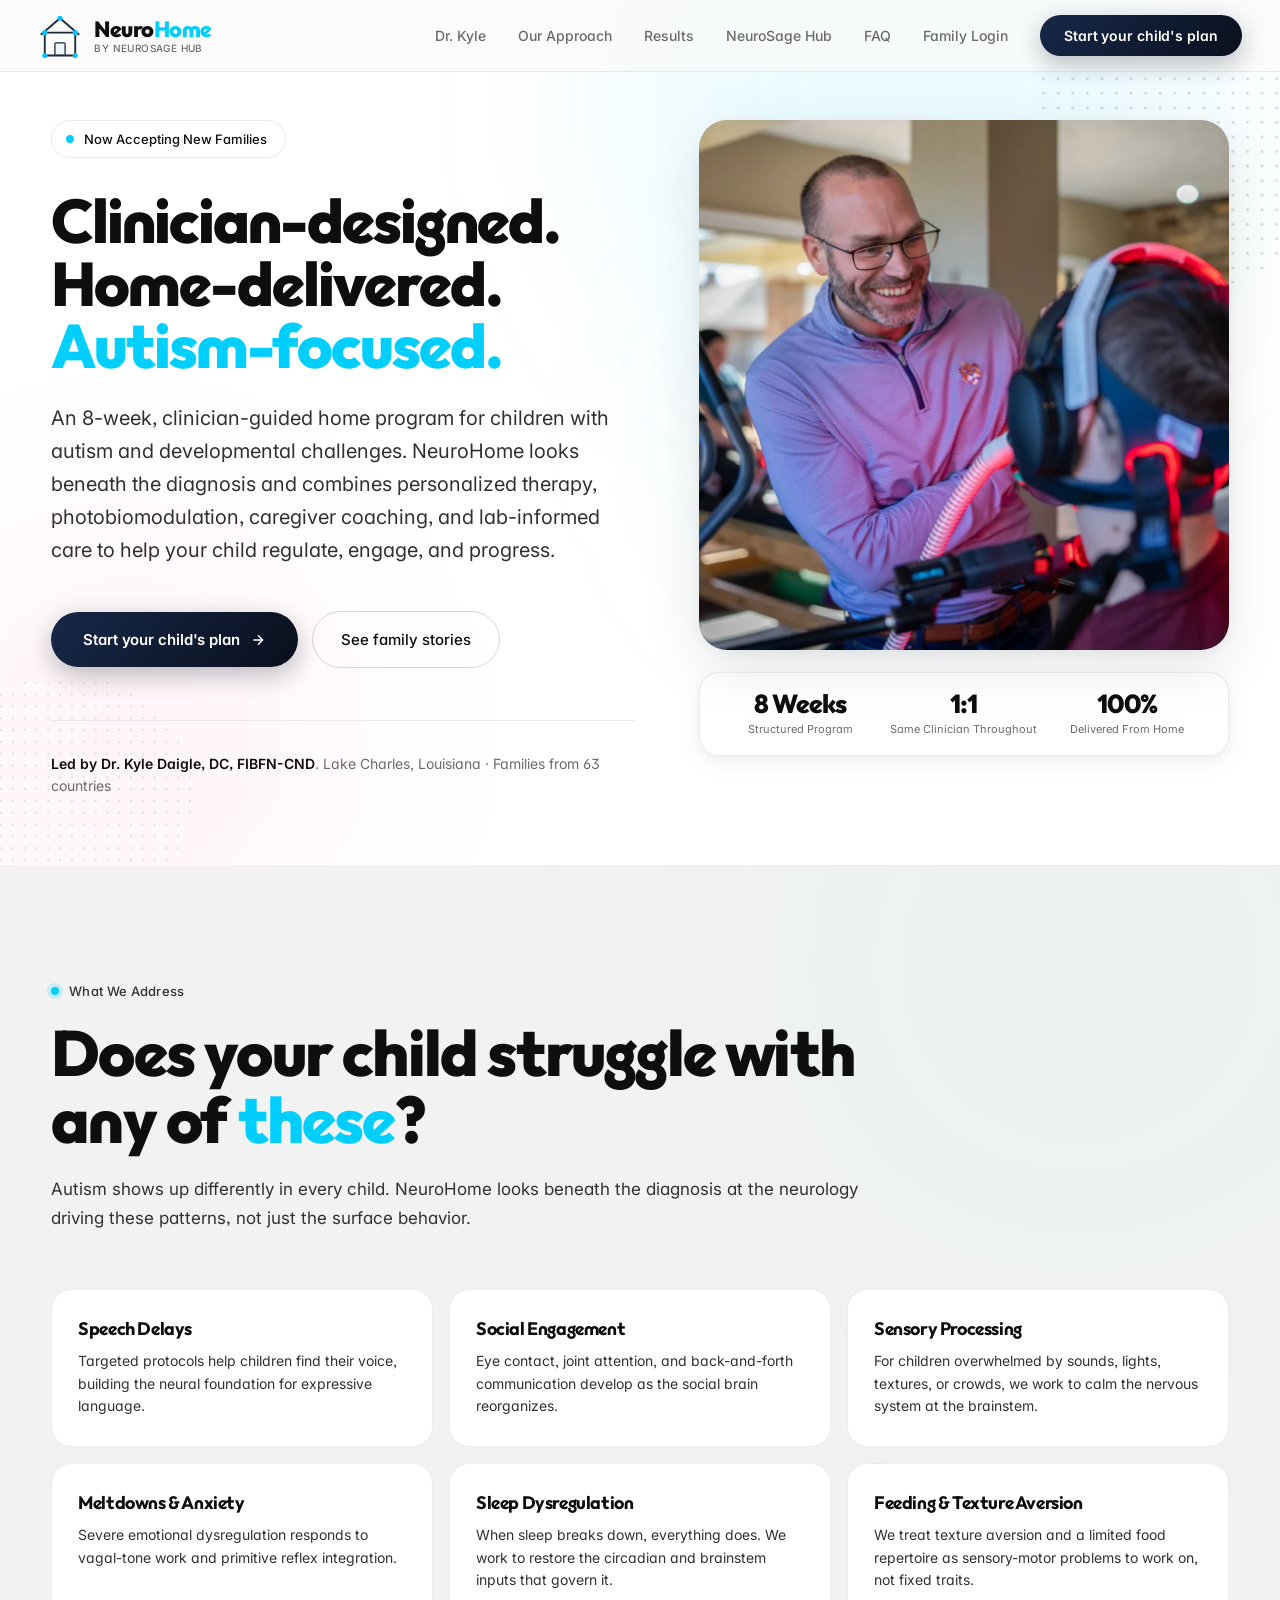
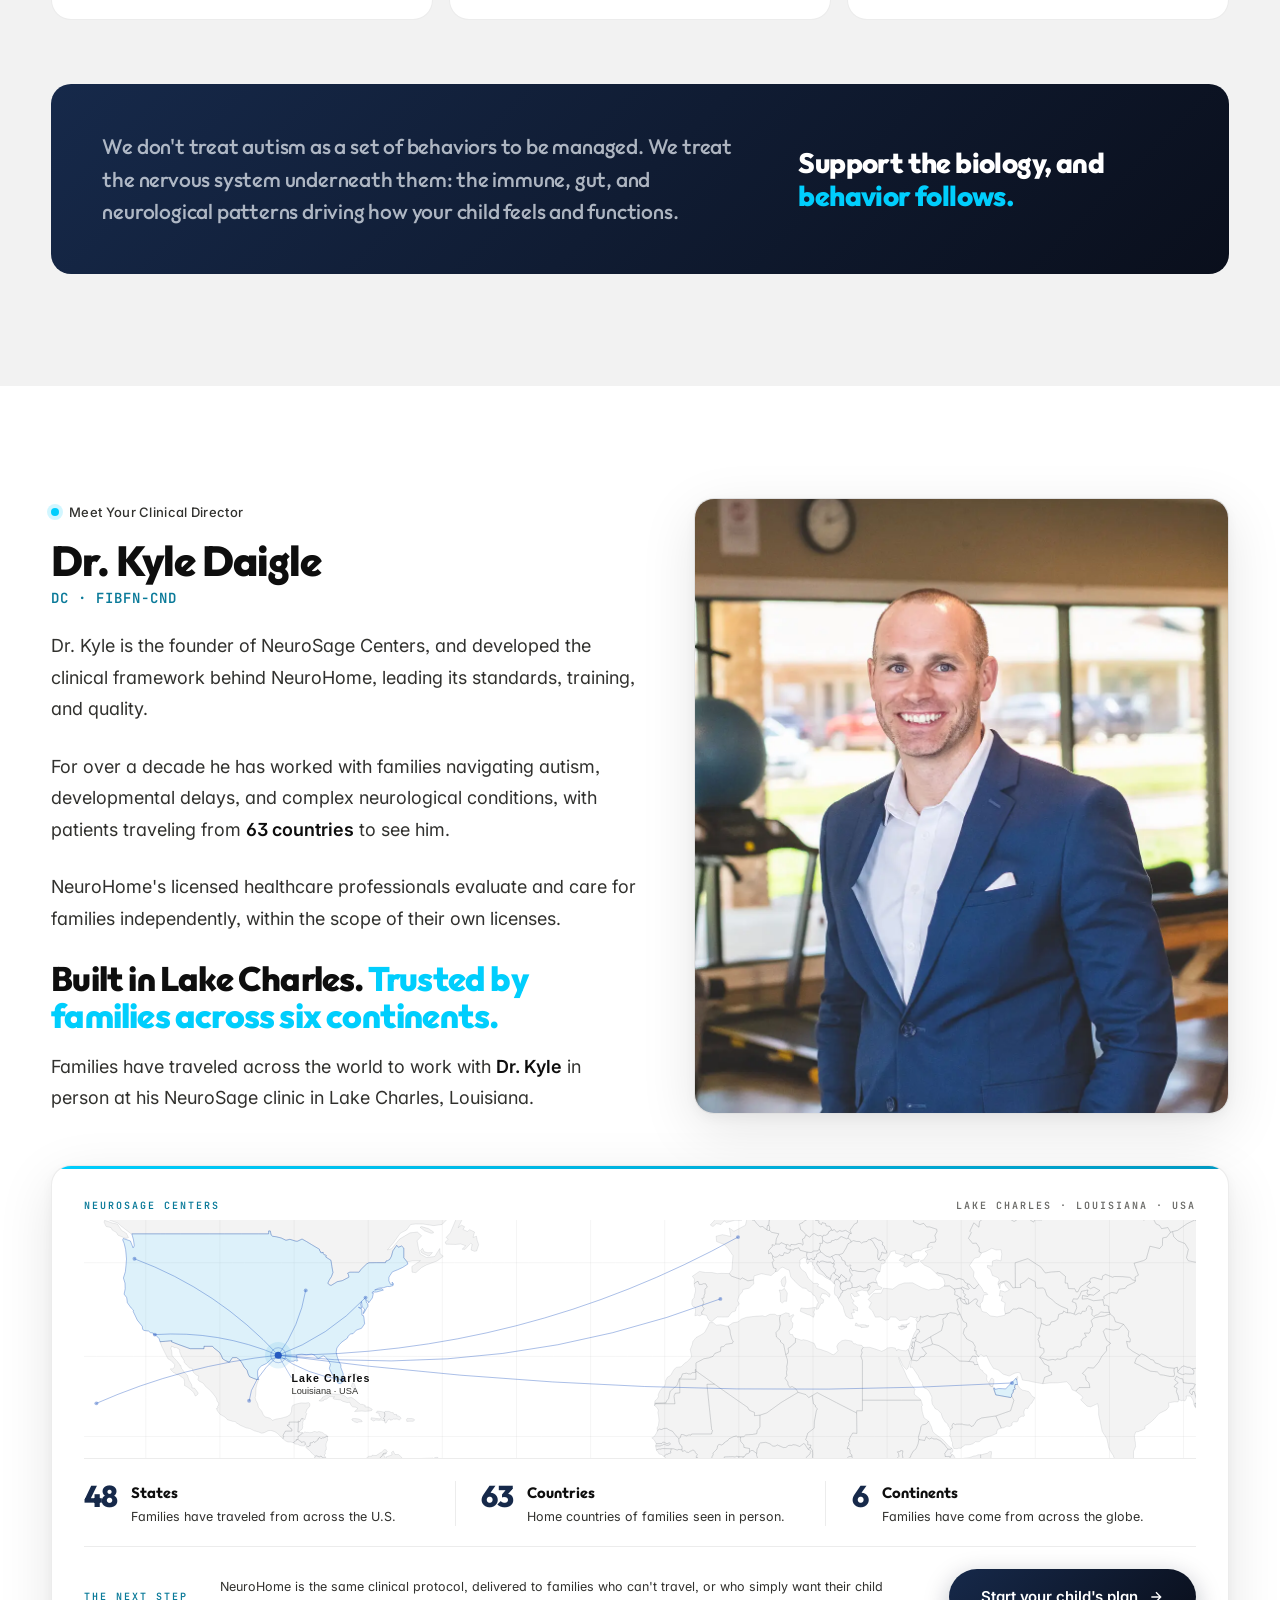
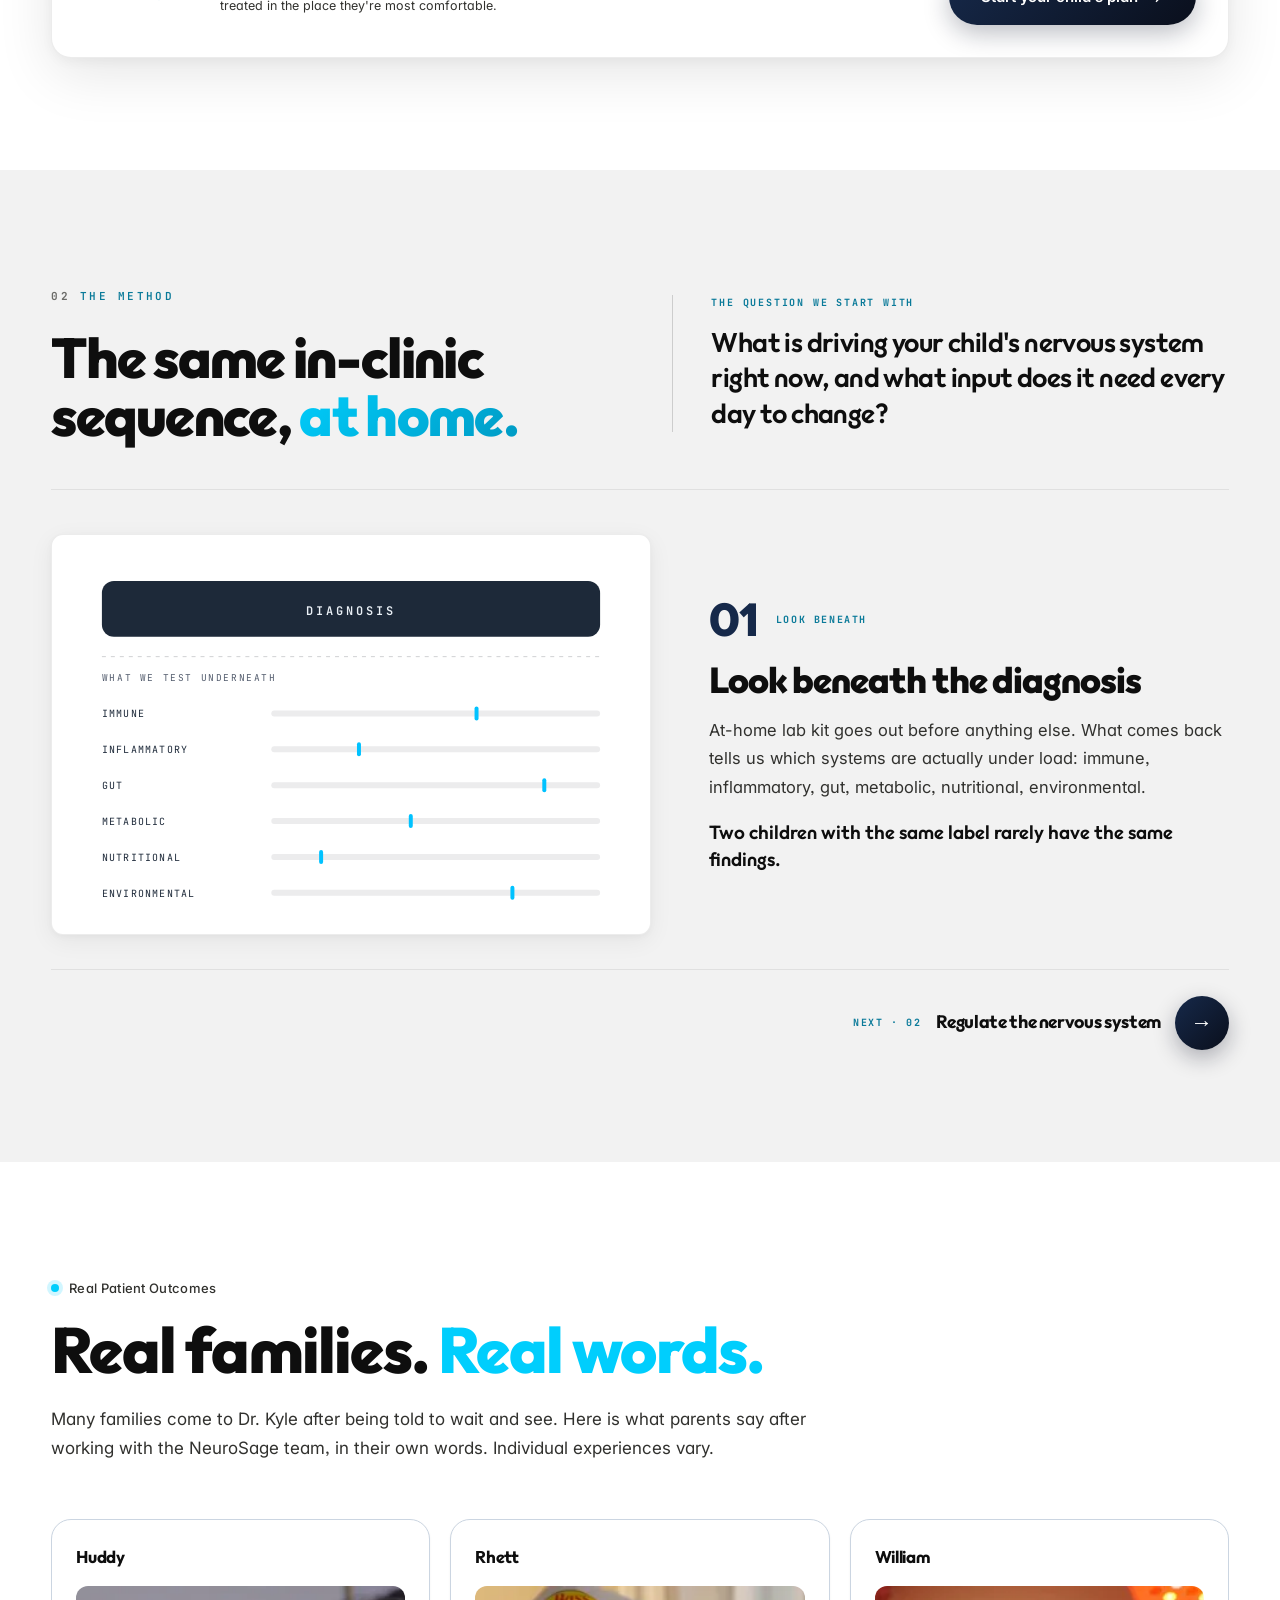
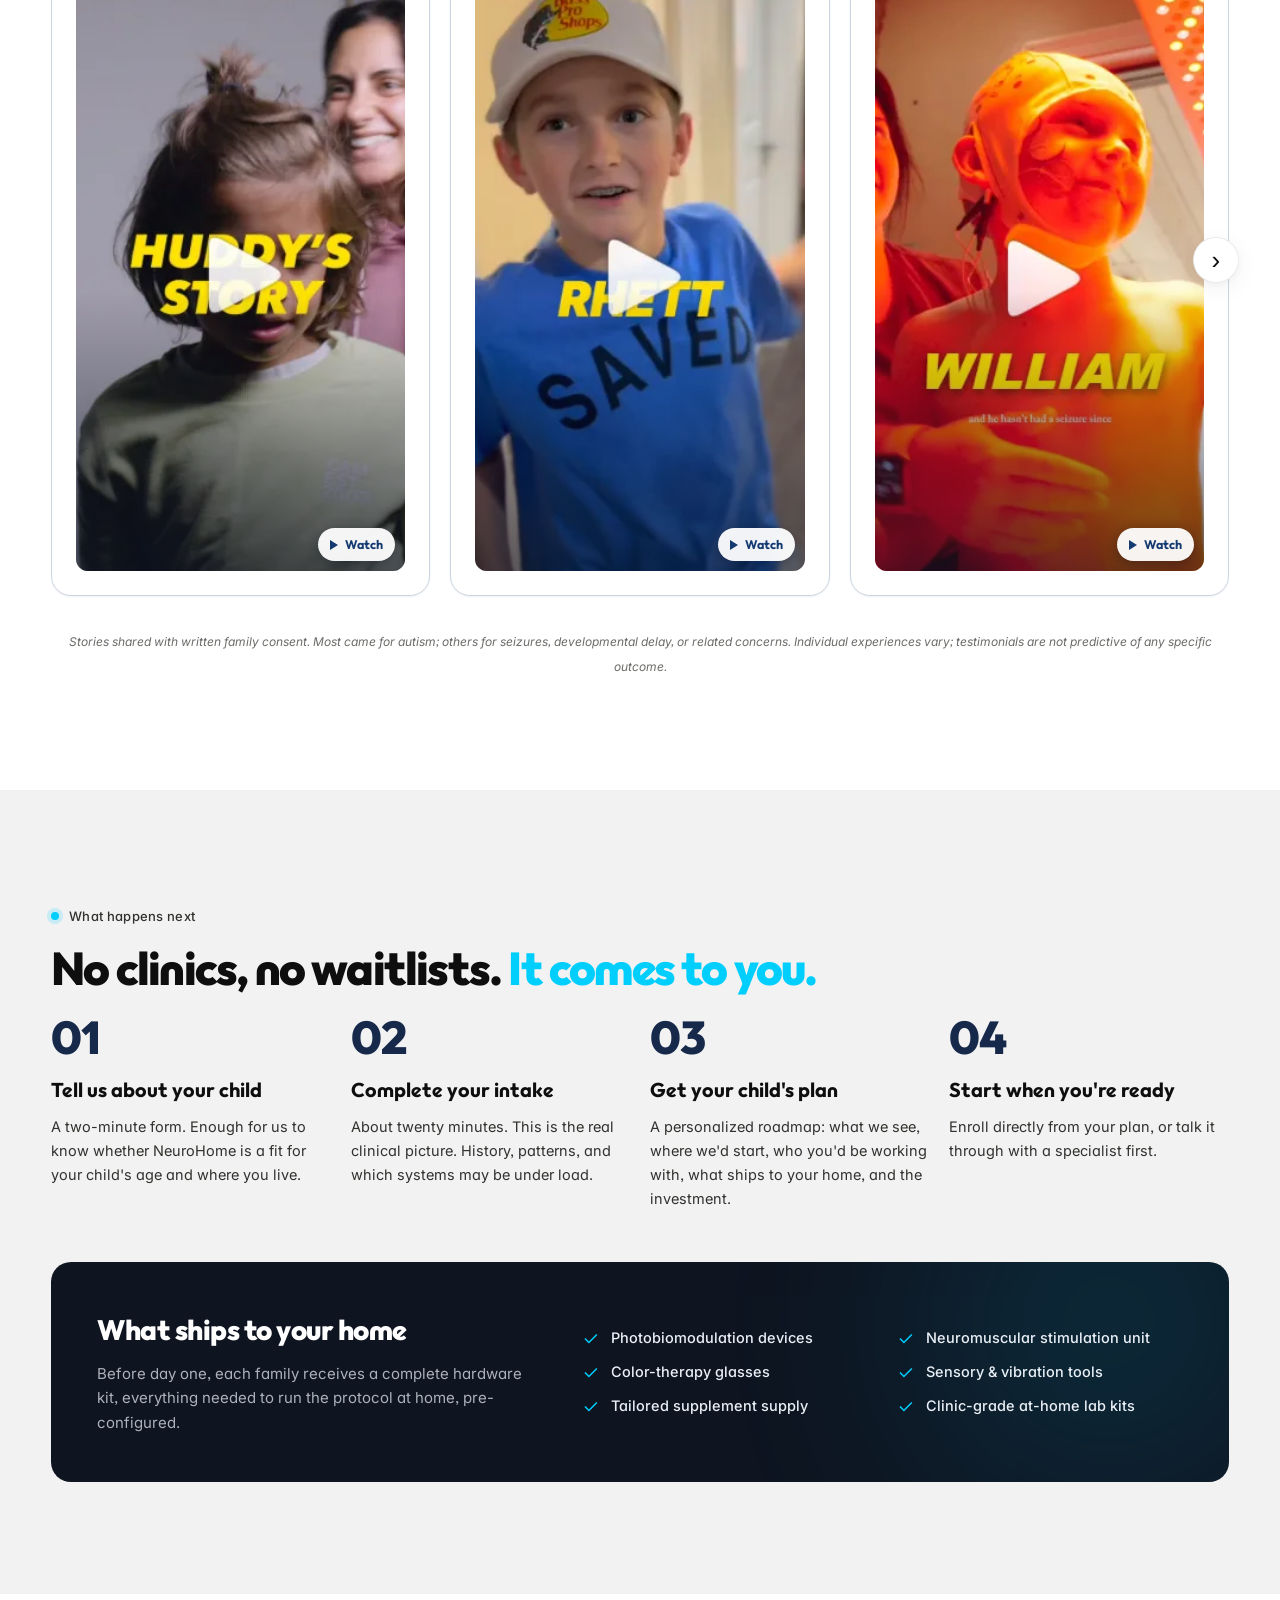
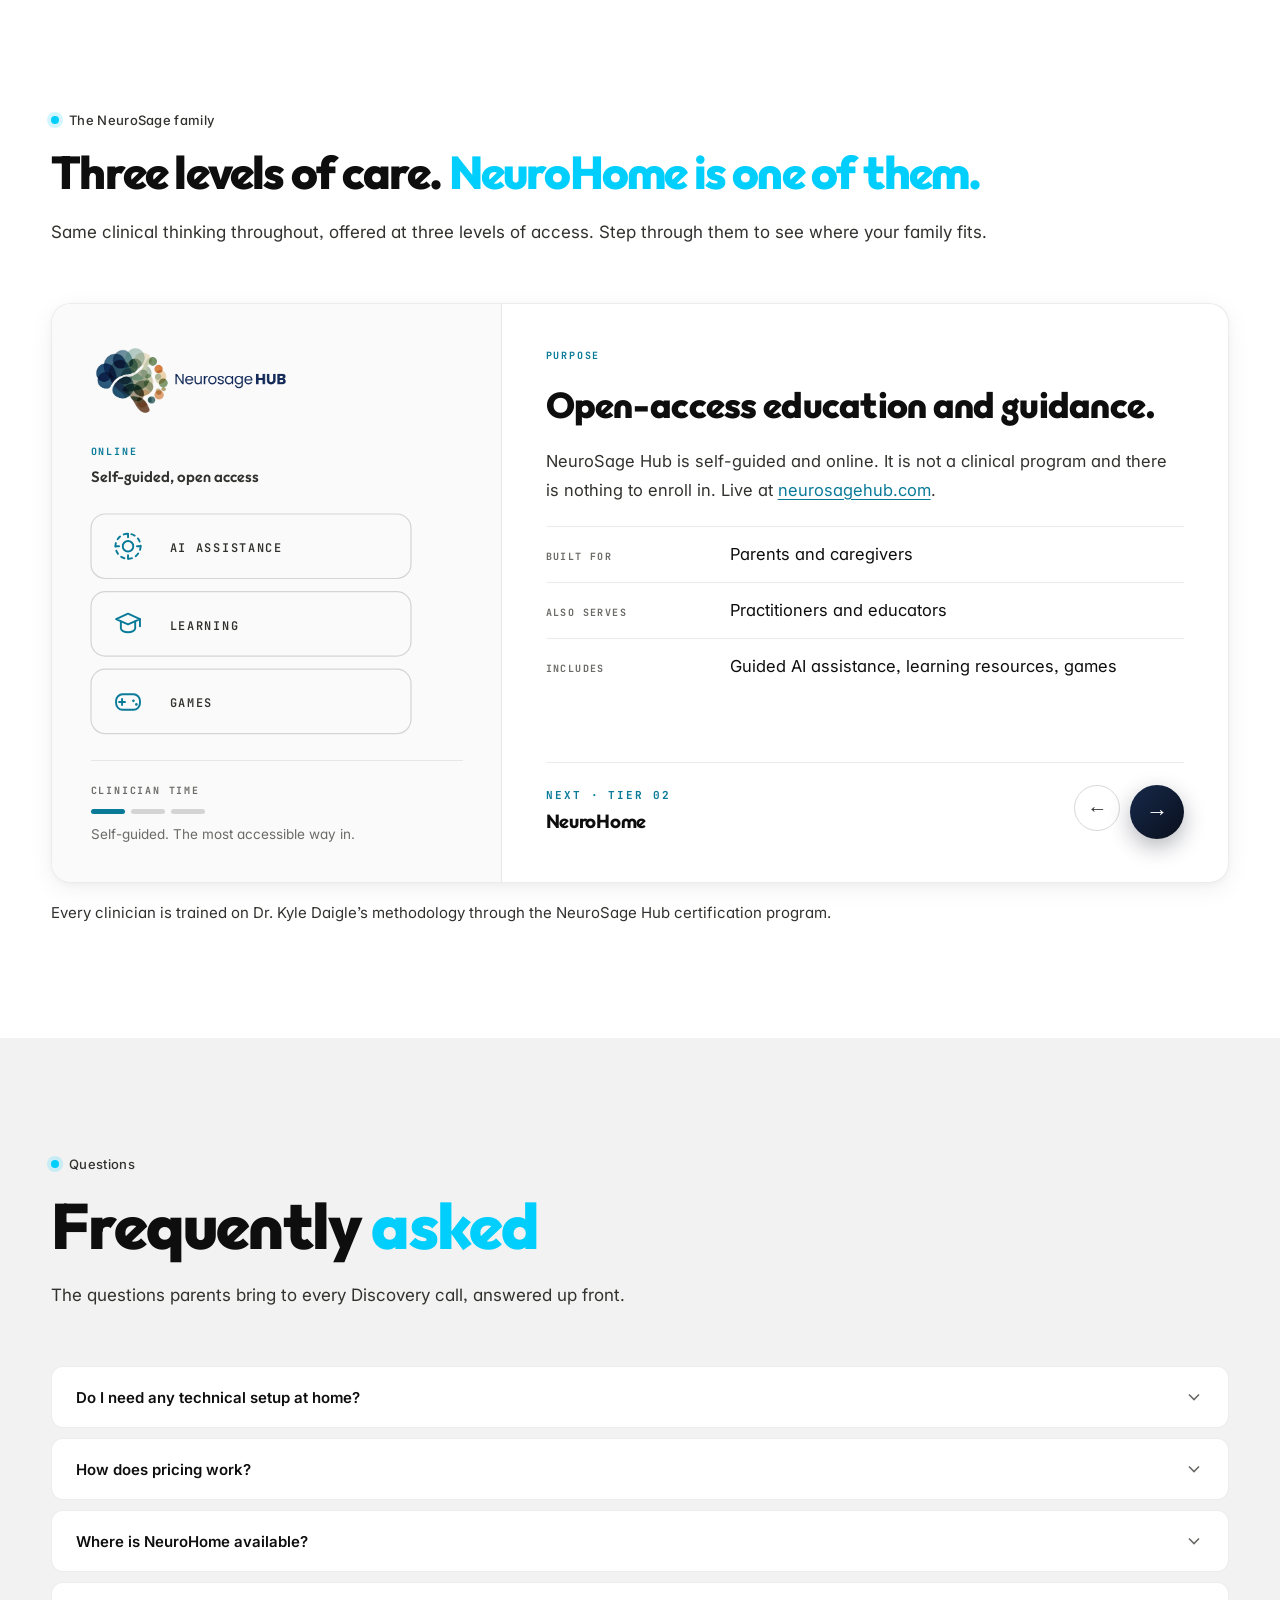
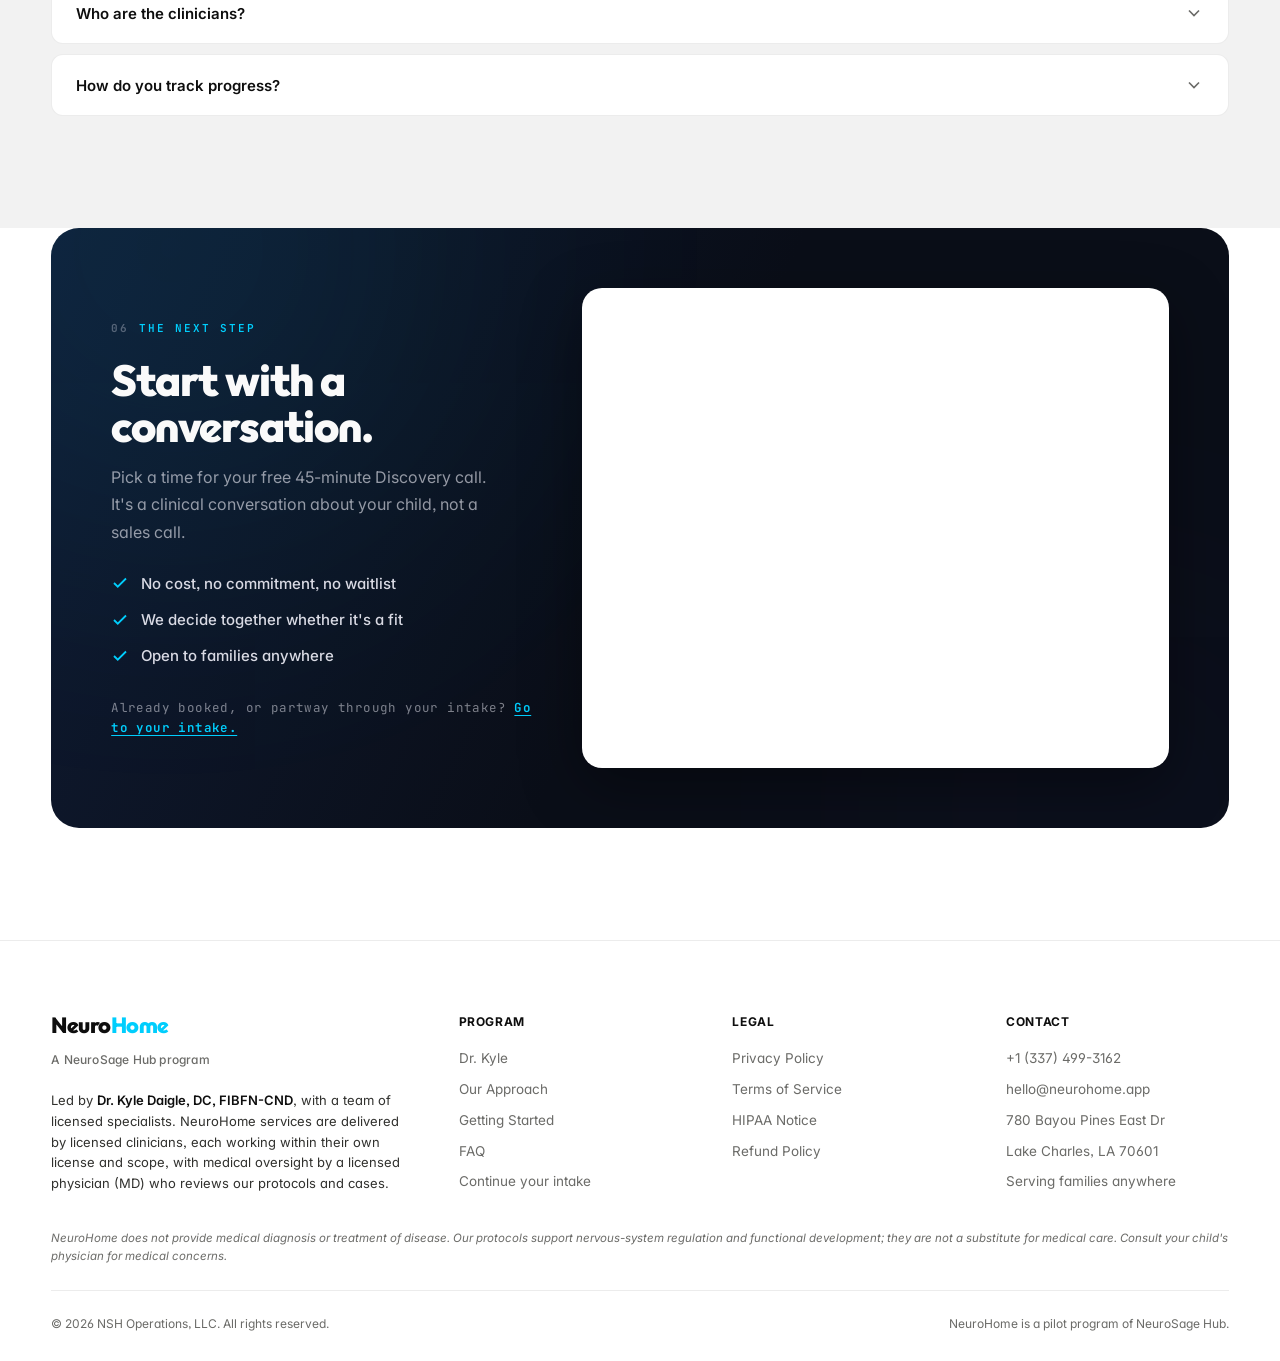
==== commit f5fbaef2: "Replace hello@mail.neurohome.app with hello@neurohome.app across public pages" ====
--- a/index.html
+++ b/index.html
@@ -39,7 +39,7 @@
   "name": "NeuroHome",
   "description": "An 8-week, clinician-guided in-home program for children with autism and developmental challenges.",
   "url": "https://neurohome.app/",
-  "email": "hello@mail.neurohome.app",
+  "email": "hello@neurohome.app",
   "telephone": "+1-337-499-3162",
   "address": {
     "@type": "PostalAddress",
@@ -829,7 +829,7 @@
         ></iframe>
         <script src="https://link.msgsndr.com/js/form_embed.js" type="text/javascript" defer></script>
         <noscript>
-          <p style="color:#fff;text-align:center;padding:24px;">Booking requires JavaScript. Please email <a href="mailto:hello@mail.neurohome.app" style="color:#00CEFD;">hello@mail.neurohome.app</a> to schedule.</p>
+          <p style="color:#fff;text-align:center;padding:24px;">Booking requires JavaScript. Please email <a href="mailto:hello@neurohome.app" style="color:#00CEFD;">hello@neurohome.app</a> to schedule.</p>
         </noscript>
       </div>
     </div>
@@ -863,7 +863,7 @@
     <div class="footer-col">
       <div class="footer-col-title">Contact</div>
       <a class="footer-link" href="tel:+13374993162">+1 (337) 499-3162</a>
-      <a class="footer-link" href="mailto:hello@mail.neurohome.app">hello@mail.neurohome.app</a>
+      <a class="footer-link" href="mailto:hello@neurohome.app">hello@neurohome.app</a>
       <div class="footer-link footer-link-static">780 Bayou Pines East Dr</div>
       <div class="footer-link footer-link-static">Lake Charles, LA 70601</div>
       <div class="footer-link footer-link-static">Serving families anywhere</div>
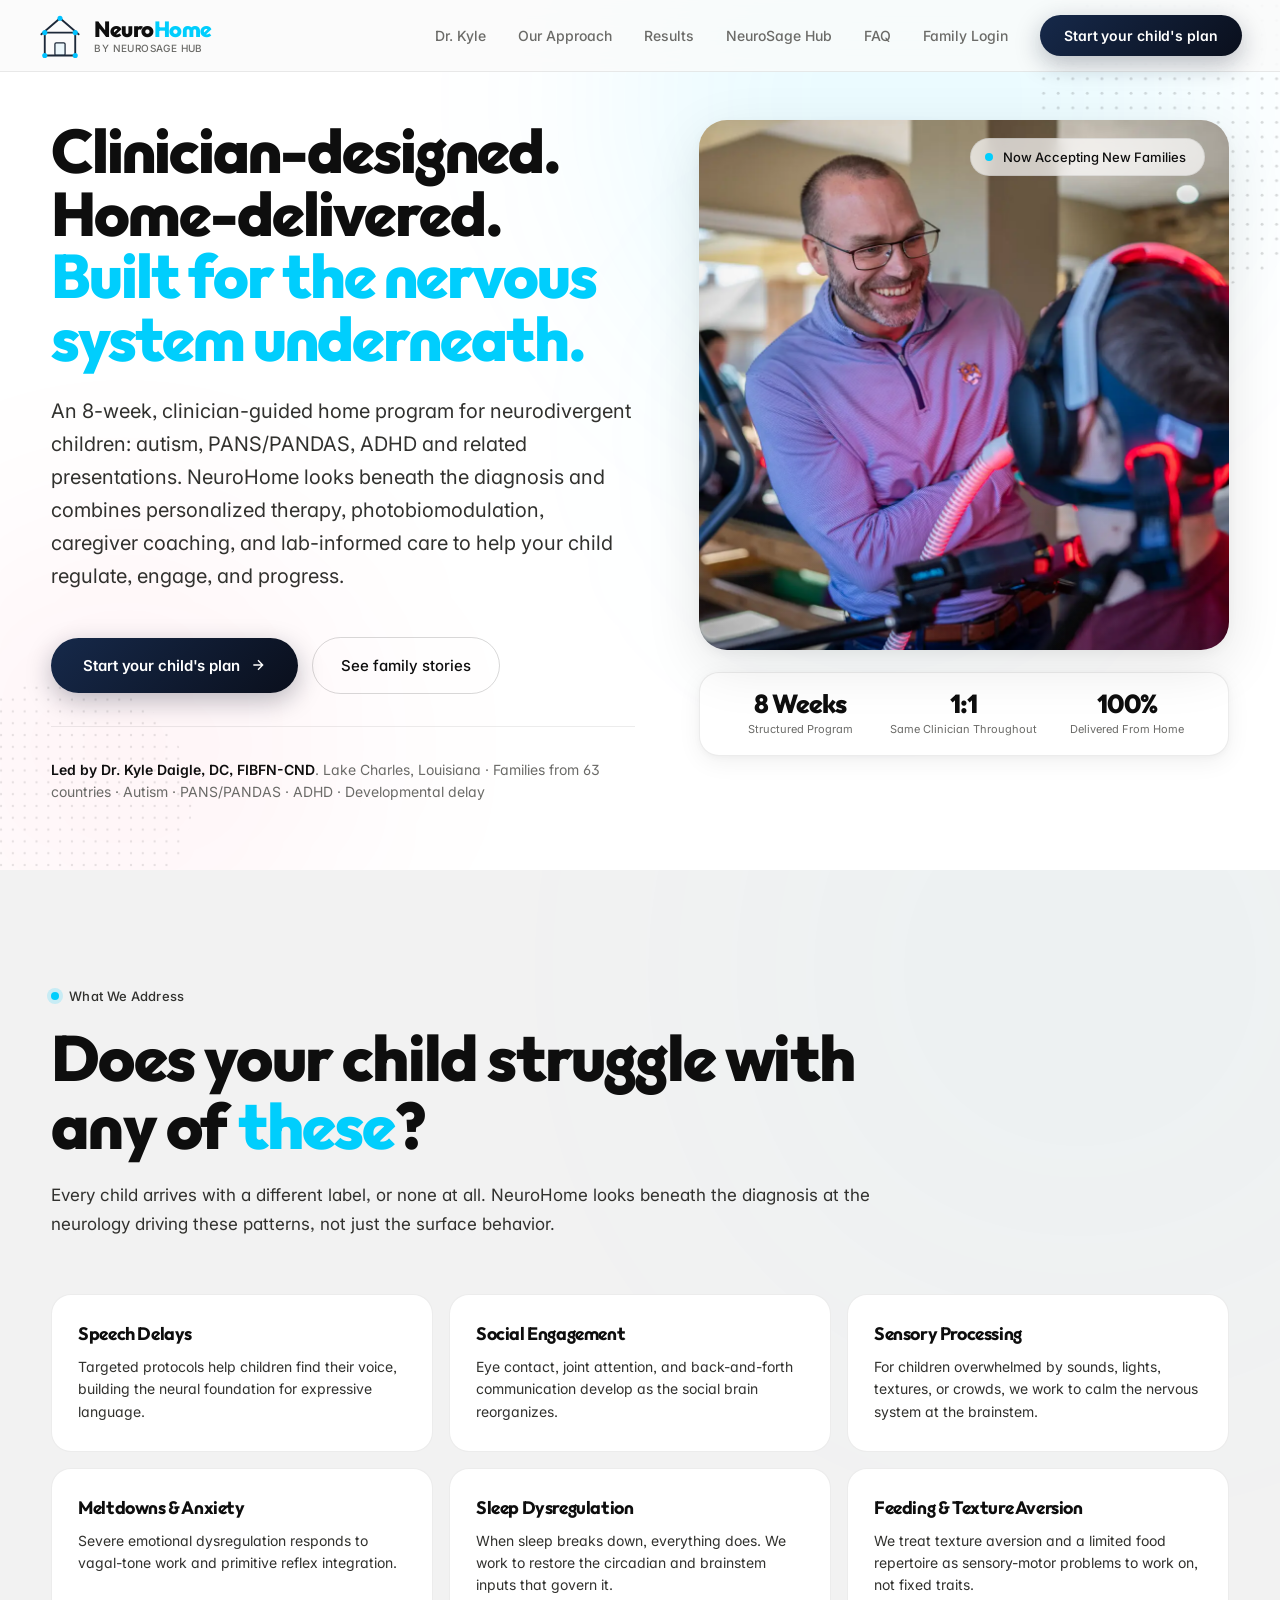
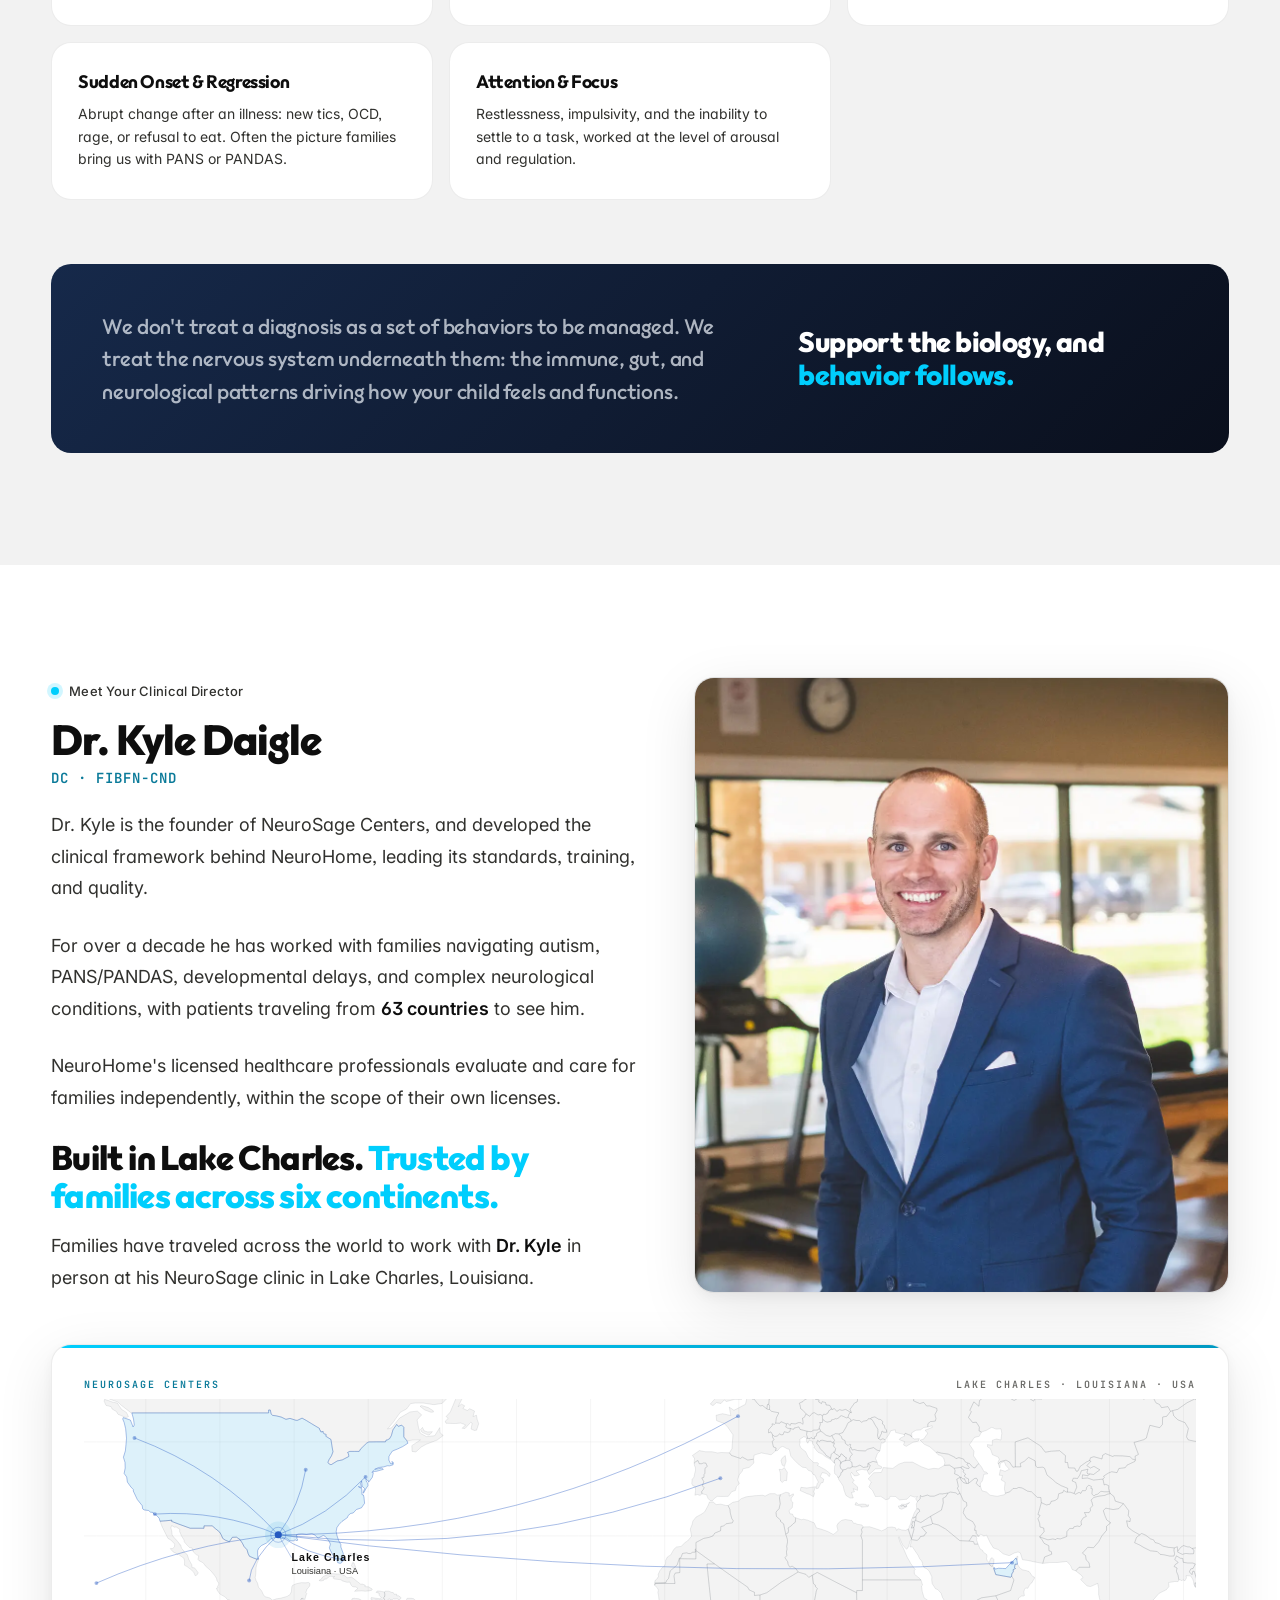
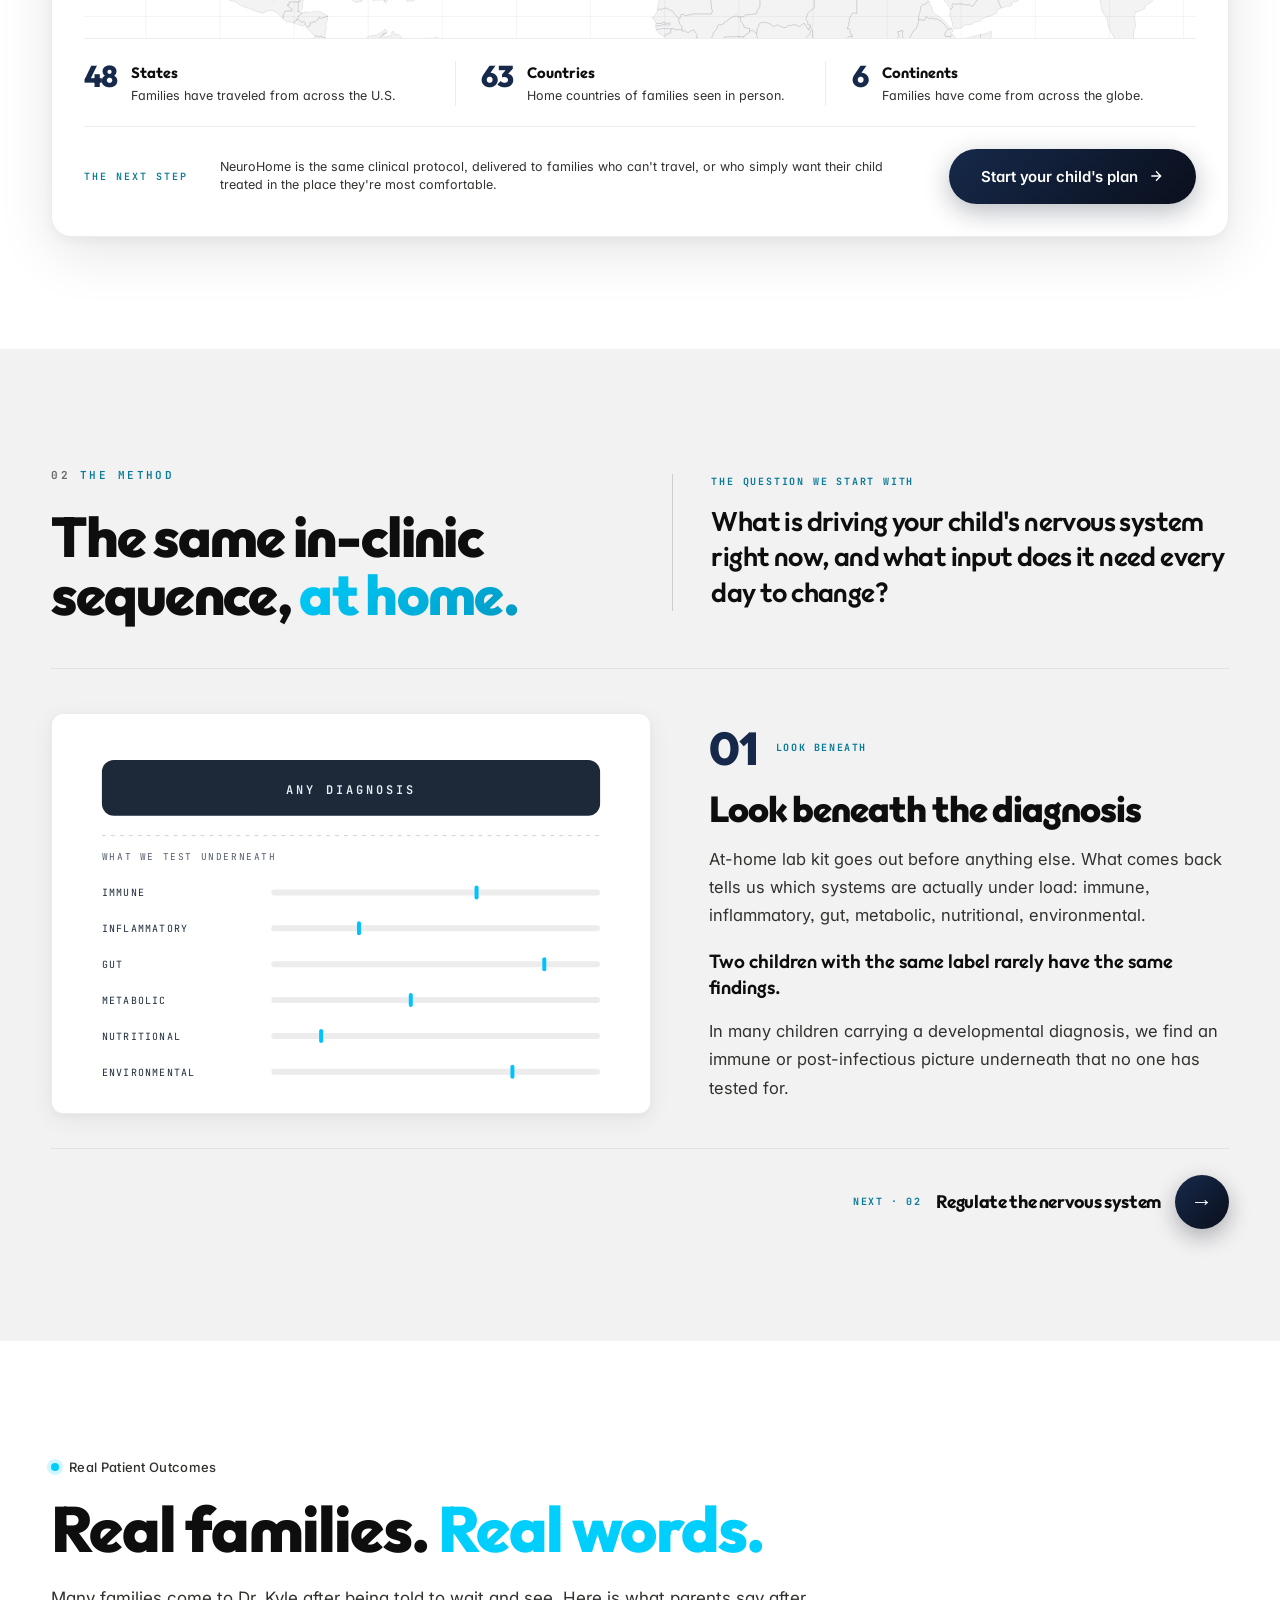
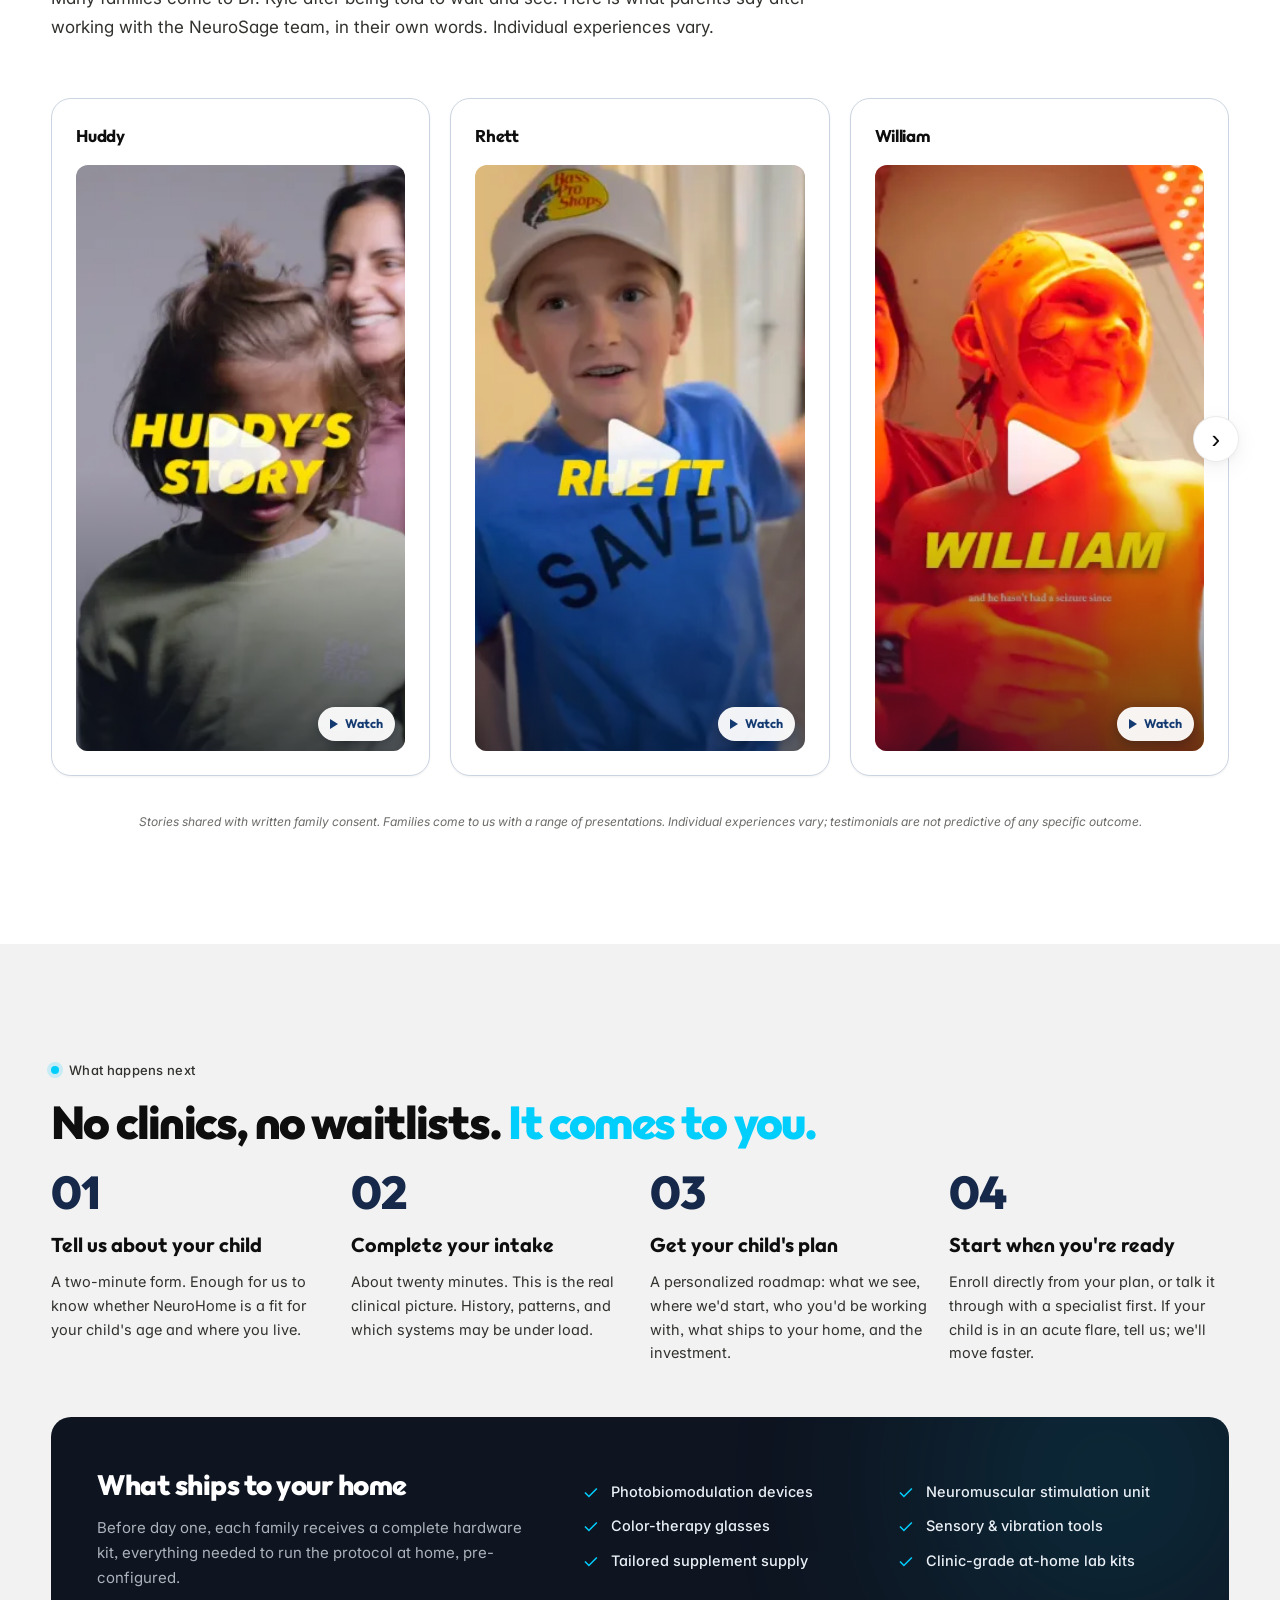
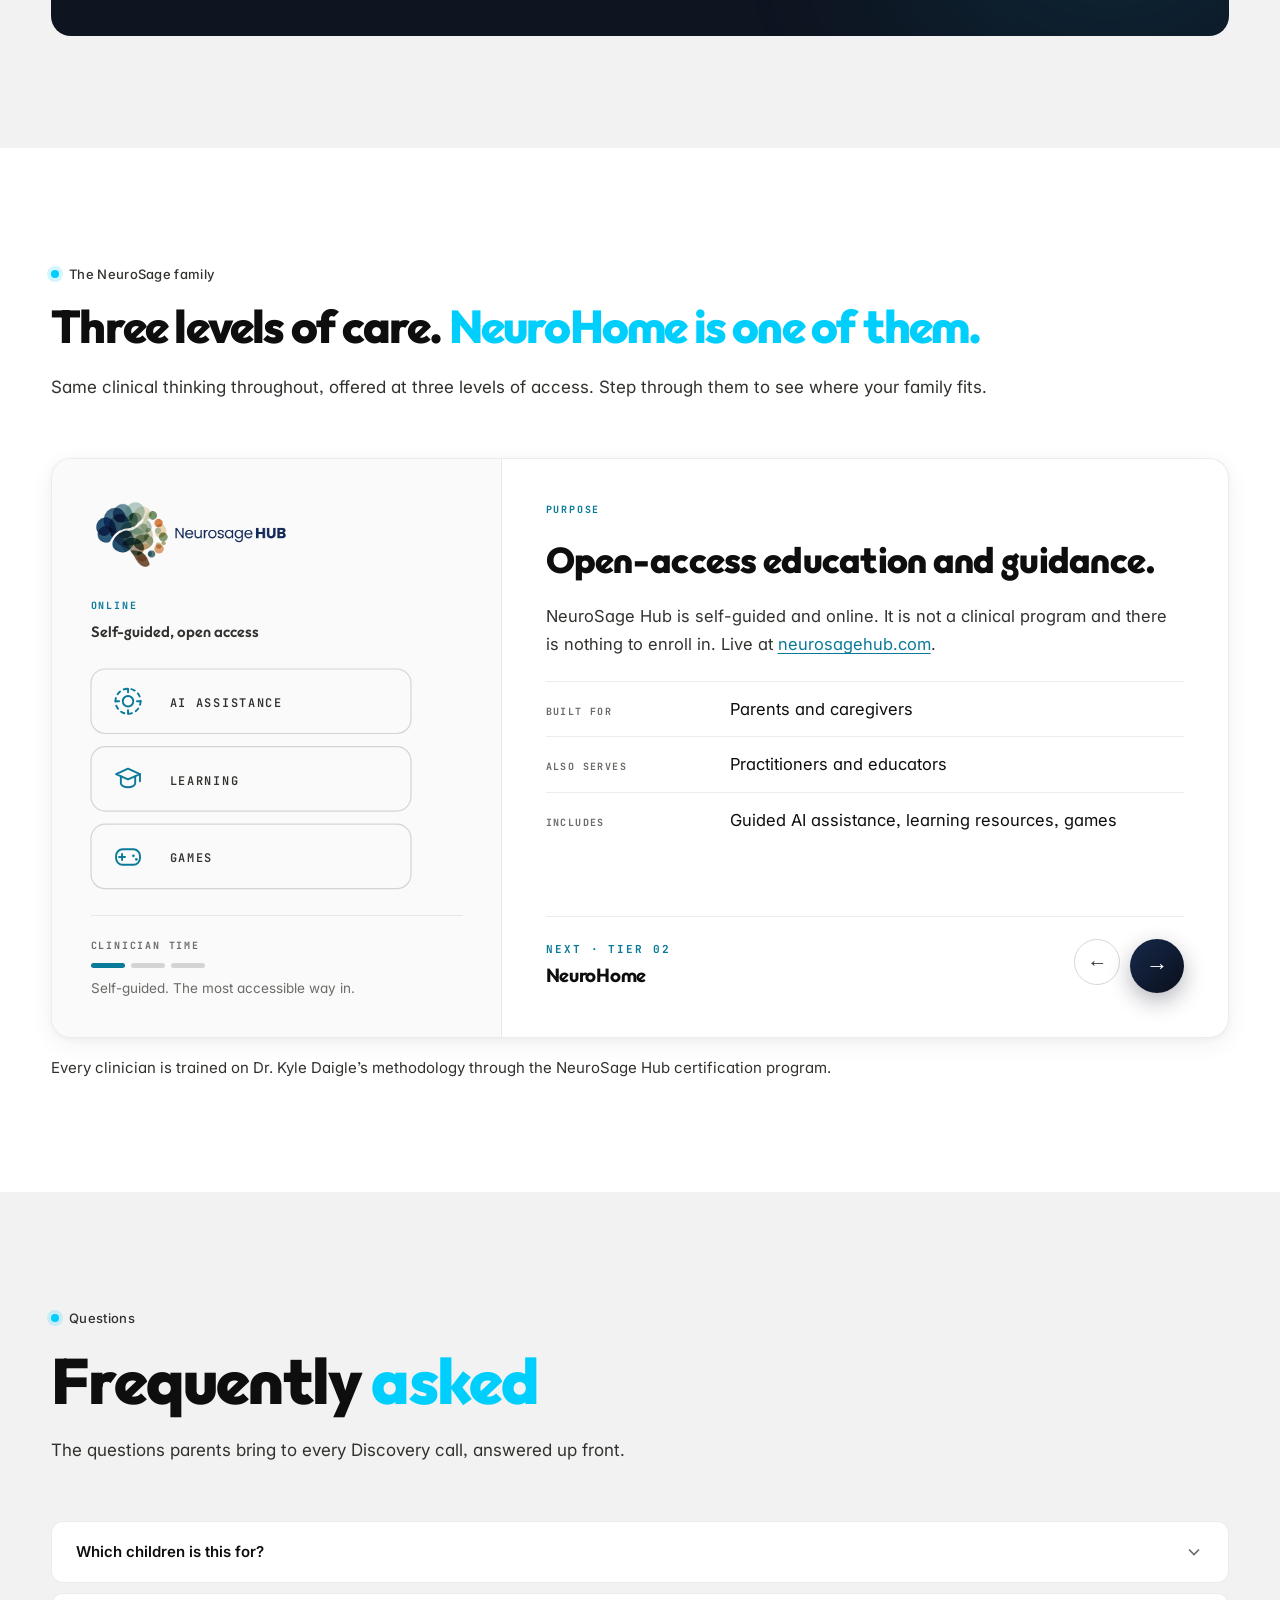
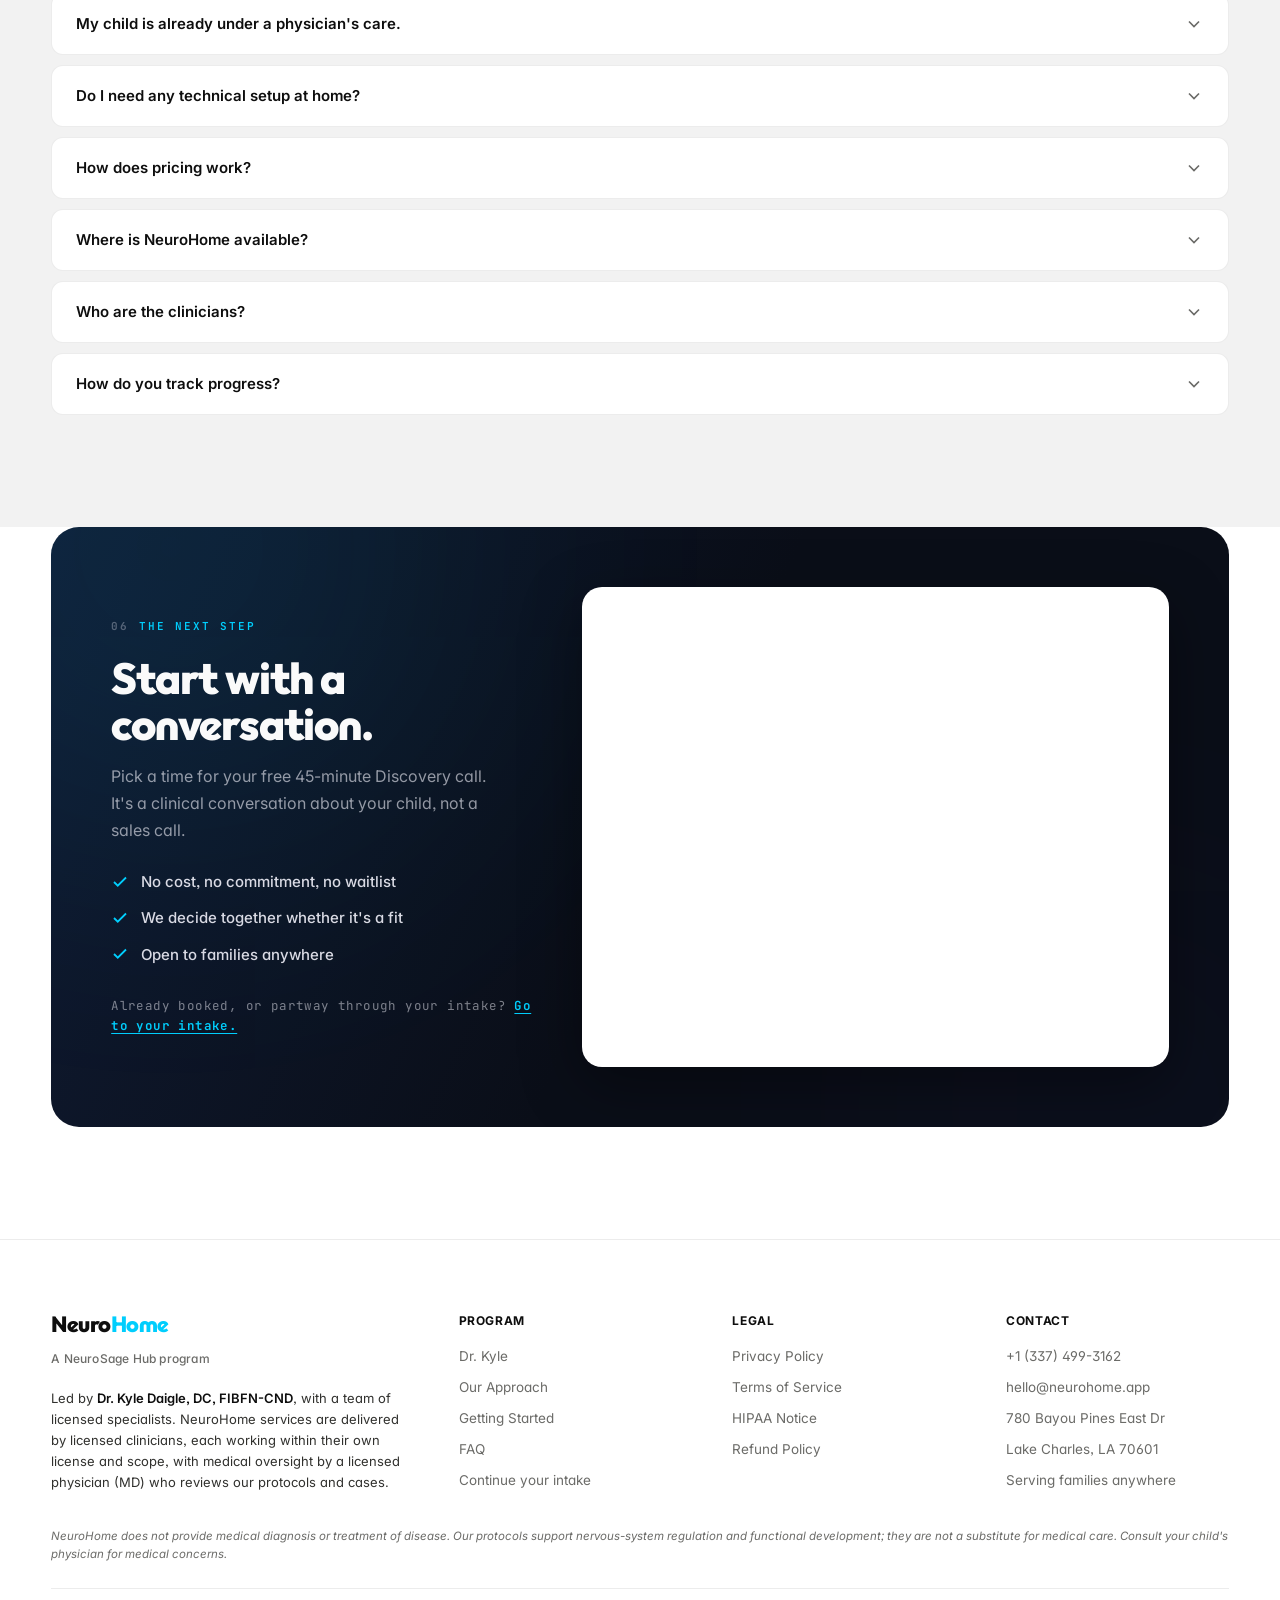
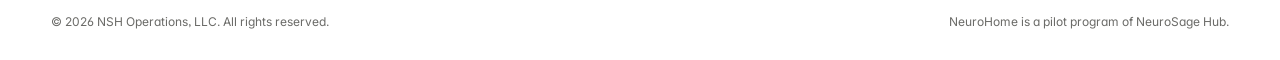
==== commit 1862b833: "Reposition from autism-only to neurodivergent-inclusive across homepage, terms and privacy" ====
--- a/index.html
+++ b/index.html
@@ -6,8 +6,8 @@
 <!-- Confirm JS is live BEFORE first paint. All reveal animations are gated on
      html.js; if this never runs (JS blocked/errored), content stays visible. -->
 <script>document.documentElement.className += ' js';</script>
-<title>NeuroHome: In-Home Therapy for Children with Autism</title>
-<meta name="description" content="An 8-week in-home program for children with autism and developmental challenges. Clinician-guided, drug-free, and lab-informed. Led by Dr. Kyle Daigle.">
+<title>NeuroHome: In-Home Neurodevelopmental Care &middot; Autism, PANS/PANDAS, ADHD &amp; More</title>
+<meta name="description" content="An 8-week in-home program for neurodivergent children: autism, PANS/PANDAS, ADHD, developmental delay. Clinician-guided, drug-free, and lab-informed. Led by Dr. Kyle Daigle.">
 <!-- Real icon files, not data URIs: Google's favicon crawler will not fetch a
      data URI, so the SERP fell back to a generic placeholder. See icon.svg. -->
 <link rel="icon" href="/favicon.ico" sizes="16x16 32x32 48x48">
@@ -16,28 +16,28 @@
 <link rel="preconnect" href="https://fonts.googleapis.com">
 <link rel="preconnect" href="https://fonts.gstatic.com" crossorigin>
 <link href="https://fonts.googleapis.com/css2?family=Inter:wght@400;500;600;700;800&family=Outfit:wght@400;500;600;700;800&family=JetBrains+Mono:wght@400;500;600;700&display=swap" rel="stylesheet">
-<link rel="stylesheet" href="neurohome.css?v=95">
+<link rel="stylesheet" href="neurohome.css?v=96">
 <link rel="canonical" href="https://neurohome.app/">
 <!-- Social share (Open Graph + Twitter). Absolute URLs point at the canonical
      production host, neurohome.app. The Vercel deployment alias 301s here via
      vercel.json, so nothing on the site should reference that alias. -->
 <meta property="og:type" content="website">
 <meta property="og:site_name" content="NeuroHome by NeuroSage Hub">
-<meta property="og:title" content="NeuroHome: In-Home Therapy for Children with Autism">
-<meta property="og:description" content="An 8-week, clinician-guided in-home program for children with autism and developmental challenges. Drug-free, lab-informed, delivered to your home. Led by Dr. Kyle Daigle.">
+<meta property="og:title" content="NeuroHome: In-Home Neurodevelopmental Care &middot; Autism, PANS/PANDAS, ADHD &amp; More">
+<meta property="og:description" content="An 8-week in-home program for neurodivergent children: autism, PANS/PANDAS, ADHD, developmental delay. Clinician-guided, drug-free, and lab-informed. Led by Dr. Kyle Daigle.">
 <meta property="og:url" content="https://neurohome.app/">
 <meta property="og:image" content="https://neurohome.app/images/treatment-kyle-patient.jpg">
 <meta property="og:image:alt" content="Dr. Kyle Daigle with a young patient during a red-light therapy session.">
 <meta name="twitter:card" content="summary_large_image">
-<meta name="twitter:title" content="NeuroHome: In-Home Therapy for Children with Autism">
-<meta name="twitter:description" content="An 8-week, clinician-guided in-home program for children with autism and developmental challenges. Drug-free, lab-informed, delivered to your home.">
+<meta name="twitter:title" content="NeuroHome: In-Home Neurodevelopmental Care &middot; Autism, PANS/PANDAS, ADHD &amp; More">
+<meta name="twitter:description" content="An 8-week in-home program for neurodivergent children: autism, PANS/PANDAS, ADHD, developmental delay. Clinician-guided, drug-free, and lab-informed. Led by Dr. Kyle Daigle.">
 <meta name="twitter:image" content="https://neurohome.app/images/treatment-kyle-patient.jpg">
 <script type="application/ld+json">
 {
   "@context": "https://schema.org",
   "@type": "MedicalBusiness",
   "name": "NeuroHome",
-  "description": "An 8-week, clinician-guided in-home program for children with autism and developmental challenges.",
+  "description": "An 8-week in-home program for neurodivergent children: autism, PANS/PANDAS, ADHD, developmental delay. Clinician-guided, drug-free, and lab-informed. Led by Dr. Kyle Daigle.",
   "url": "https://neurohome.app/",
   "email": "hello@neurohome.app",
   "telephone": "+1-337-499-3162",
@@ -115,15 +115,14 @@
   <div class="hero-inner">
     <div class="hero-grid">
       <div class="hero-text">
-        <div class="hero-badge reveal"><span class="pulse"></span> Now Accepting New Families</div>
-        <h1 class="hero-title reveal reveal-d1">Clinician-designed.<br>Home-delivered.<br><em>Autism-focused.</em></h1>
-        <p class="hero-sub reveal reveal-d2">An 8-week, clinician-guided home program for children with autism and developmental challenges. NeuroHome looks beneath the diagnosis and combines personalized therapy, photobiomodulation, caregiver coaching, and lab-informed care to help your child regulate, engage, and progress.</p>
+        <h1 class="hero-title reveal reveal-d1">Clinician-designed.<br>Home-delivered.<br><em>Built for the nervous system underneath.</em></h1>
+        <p class="hero-sub reveal reveal-d2">An 8-week, clinician-guided home program for neurodivergent children: autism, PANS/PANDAS, ADHD and related presentations. NeuroHome looks beneath the diagnosis and combines personalized therapy, photobiomodulation, caregiver coaching, and lab-informed care to help your child regulate, engage, and progress.</p>
         <div class="hero-actions reveal reveal-d3">
           <a class="btn-primary" href="start.html">Start your child's plan <svg viewBox="0 0 24 24" fill="none" stroke="currentColor" stroke-width="2" aria-hidden="true"><path d="M5 12h14M12 5l7 7-7 7"/></svg></a>
           <a class="btn-secondary" href="#testimonials">See family stories</a>
         </div>
         <div class="hero-proof reveal reveal-d4">
-          <strong>Led by Dr. Kyle Daigle, DC, FIBFN-CND</strong>. Lake Charles, Louisiana &middot; Families from 63 countries
+          <strong>Led by Dr. Kyle Daigle, DC, FIBFN-CND</strong>. Lake Charles, Louisiana &middot; Families from 63 countries &middot; Autism &middot; PANS/PANDAS &middot; ADHD &middot; Developmental delay
         </div>
       </div>
       <div class="hero-photo-col reveal reveal-d2">
@@ -133,12 +132,13 @@
             <img
               src="images/treatment-kyle-patient.jpg"
               alt="Dr. Kyle Daigle smiling with a young patient during a red-light therapy session at a NeuroSage Center."
-              width="2048"
-              height="1368"
+              width="1800"
+              height="1202"
               fetchpriority="high"
               decoding="async"
             >
           </picture>
+          <div class="hero-badge reveal"><span class="pulse"></span> Now Accepting New Families</div>
         </div>
         <div class="hero-stats">
           <div class="hero-stat"><div class="hero-stat-v">8 Weeks</div><div class="hero-stat-l">Structured Program</div></div>
@@ -155,7 +155,7 @@
   <div class="conditions-inner">
     <div class="section-eyebrow reveal">What We Address</div>
     <h2 class="conditions-headline reveal reveal-d1">Does your child struggle with any of <em>these</em>?</h2>
-    <p class="section-sub reveal reveal-d2">Autism shows up differently in every child. NeuroHome looks beneath the diagnosis at the neurology driving these patterns, not just the surface behavior.</p>
+    <p class="section-sub reveal reveal-d2">Every child arrives with a different label, or none at all. NeuroHome looks beneath the diagnosis at the neurology driving these patterns, not just the surface behavior.</p>
     <div class="conditions-grid">
       <article class="condition-card reveal">
         <h3 class="condition-card-title">Speech Delays</h3>
@@ -181,9 +181,17 @@
         <h3 class="condition-card-title">Feeding &amp; Texture Aversion</h3>
         <p class="condition-card-desc">We treat texture aversion and a limited food repertoire as sensory-motor problems to work on, not fixed traits.</p>
       </article>
+      <article class="condition-card reveal">
+        <h3 class="condition-card-title">Sudden Onset &amp; Regression</h3>
+        <p class="condition-card-desc">Abrupt change after an illness: new tics, OCD, rage, or refusal to eat. Often the picture families bring us with PANS or PANDAS.</p>
+      </article>
+      <article class="condition-card reveal reveal-d1">
+        <h3 class="condition-card-title">Attention &amp; Focus</h3>
+        <p class="condition-card-desc">Restlessness, impulsivity, and the inability to settle to a task, worked at the level of arousal and regulation.</p>
+      </article>
     </div>
     <div class="conditions-belief reveal">
-      <p class="cb-body">We don't treat autism as a set of behaviors to be managed. We treat the nervous system underneath them: the immune, gut, and neurological patterns driving how your child feels and functions.</p>
+      <p class="cb-body">We don't treat a diagnosis as a set of behaviors to be managed. We treat the nervous system underneath them: the immune, gut, and neurological patterns driving how your child feels and functions.</p>
       <p class="cb-punch">Support the biology, and <span>behavior follows.</span></p>
     </div>
   </div>
@@ -198,7 +206,7 @@
         <h2 class="kyle-name">Dr. Kyle Daigle</h2>
         <div class="kyle-name-suffix">DC &middot; FIBFN-CND</div>
         <p class="kyle-bio">Dr. Kyle is the founder of NeuroSage Centers, and developed the clinical framework behind NeuroHome, leading its standards, training, and quality.</p>
-        <p class="kyle-bio">For over a decade he has worked with families navigating autism, developmental delays, and complex neurological conditions, with patients traveling from <strong>63 countries</strong> to see him.</p>
+        <p class="kyle-bio">For over a decade he has worked with families navigating autism, PANS/PANDAS, developmental delays, and complex neurological conditions, with patients traveling from <strong>63 countries</strong> to see him.</p>
         <p class="kyle-bio">NeuroHome's licensed healthcare professionals evaluate and care for families independently, within the scope of their own licenses.</p>
         <h3 class="founder-practice-title">Built in Lake Charles. <em>Trusted by families across six continents.</em></h3>
         <p class="legacy-lead">Families have traveled across the world to work with <strong>Dr. Kyle</strong> in person at his NeuroSage clinic in Lake Charles, Louisiana.</p>
@@ -258,13 +266,14 @@
 
     <div class="mth-step" data-step="1">
       <div class="mth-fig">
-        <svg viewBox="0 0 560 360" role="img" aria-label="Six biological systems tested beneath one diagnosis"><rect x="30" y="26" width="500" height="56" rx="12" fill="#1D2939"></rect><text x="280" y="60" text-anchor="middle" fill="#EAF0F6" font-family="JetBrains Mono, monospace" font-size="12" font-weight="600" letter-spacing="3">DIAGNOSIS</text><line x1="30" y1="102" x2="530" y2="102" stroke="rgba(20,24,35,0.20)" stroke-width="1" stroke-dasharray="4 5"></line><text x="30" y="126" fill="#545D6E" font-family="JetBrains Mono, monospace" font-size="9.5" letter-spacing="1.6">WHAT WE TEST UNDERNEATH</text><g font-family="JetBrains Mono, monospace" font-size="10" letter-spacing="1.2" fill="#1D2939"><text x="30" y="163">IMMUNE</text><rect x="200" y="156" width="330" height="6" rx="3" fill="rgba(20,24,35,0.08)"></rect><rect x="404" y="152" width="4" height="14" rx="2" fill="#00C2FF"></rect><text x="30" y="199">INFLAMMATORY</text><rect x="200" y="192" width="330" height="6" rx="3" fill="rgba(20,24,35,0.08)"></rect><rect x="286" y="188" width="4" height="14" rx="2" fill="#00C2FF"></rect><text x="30" y="235">GUT</text><rect x="200" y="228" width="330" height="6" rx="3" fill="rgba(20,24,35,0.08)"></rect><rect x="472" y="224" width="4" height="14" rx="2" fill="#00C2FF"></rect><text x="30" y="271">METABOLIC</text><rect x="200" y="264" width="330" height="6" rx="3" fill="rgba(20,24,35,0.08)"></rect><rect x="338" y="260" width="4" height="14" rx="2" fill="#00C2FF"></rect><text x="30" y="307">NUTRITIONAL</text><rect x="200" y="300" width="330" height="6" rx="3" fill="rgba(20,24,35,0.08)"></rect><rect x="248" y="296" width="4" height="14" rx="2" fill="#00C2FF"></rect><text x="30" y="343">ENVIRONMENTAL</text><rect x="200" y="336" width="330" height="6" rx="3" fill="rgba(20,24,35,0.08)"></rect><rect x="440" y="332" width="4" height="14" rx="2" fill="#00C2FF"></rect></g></svg>
+        <svg viewBox="0 0 560 360" role="img" aria-label="Six biological systems tested beneath one diagnosis"><rect x="30" y="26" width="500" height="56" rx="12" fill="#1D2939"></rect><text x="280" y="60" text-anchor="middle" fill="#EAF0F6" font-family="JetBrains Mono, monospace" font-size="12" font-weight="600" letter-spacing="3">ANY DIAGNOSIS</text><line x1="30" y1="102" x2="530" y2="102" stroke="rgba(20,24,35,0.20)" stroke-width="1" stroke-dasharray="4 5"></line><text x="30" y="126" fill="#545D6E" font-family="JetBrains Mono, monospace" font-size="9.5" letter-spacing="1.6">WHAT WE TEST UNDERNEATH</text><g font-family="JetBrains Mono, monospace" font-size="10" letter-spacing="1.2" fill="#1D2939"><text x="30" y="163">IMMUNE</text><rect x="200" y="156" width="330" height="6" rx="3" fill="rgba(20,24,35,0.08)"></rect><rect x="404" y="152" width="4" height="14" rx="2" fill="#00C2FF"></rect><text x="30" y="199">INFLAMMATORY</text><rect x="200" y="192" width="330" height="6" rx="3" fill="rgba(20,24,35,0.08)"></rect><rect x="286" y="188" width="4" height="14" rx="2" fill="#00C2FF"></rect><text x="30" y="235">GUT</text><rect x="200" y="228" width="330" height="6" rx="3" fill="rgba(20,24,35,0.08)"></rect><rect x="472" y="224" width="4" height="14" rx="2" fill="#00C2FF"></rect><text x="30" y="271">METABOLIC</text><rect x="200" y="264" width="330" height="6" rx="3" fill="rgba(20,24,35,0.08)"></rect><rect x="338" y="260" width="4" height="14" rx="2" fill="#00C2FF"></rect><text x="30" y="307">NUTRITIONAL</text><rect x="200" y="300" width="330" height="6" rx="3" fill="rgba(20,24,35,0.08)"></rect><rect x="248" y="296" width="4" height="14" rx="2" fill="#00C2FF"></rect><text x="30" y="343">ENVIRONMENTAL</text><rect x="200" y="336" width="330" height="6" rx="3" fill="rgba(20,24,35,0.08)"></rect><rect x="440" y="332" width="4" height="14" rx="2" fill="#00C2FF"></rect></g></svg>
       </div>
       <div class="mth-copy">
         <div class="mth-step-head"><span class="mth-n">01</span><span class="mth-tag">Look beneath</span></div>
         <h3 class="mth-h3">Look beneath the diagnosis</h3>
         <p class="mth-p">At-home lab kit goes out before anything else. What comes back tells us which systems are actually under load: immune, inflammatory, gut, metabolic, nutritional, environmental.</p>
         <p class="mth-punch">Two children with the same label rarely have the same findings.</p>
+        <p class="mth-p">In many children carrying a developmental diagnosis, we find an immune or post-infectious picture underneath that no one has tested for.</p>
       </div>
       <div class="mth-nav">
         <span class="mth-next-label">Next &middot; 02</span>
@@ -311,12 +320,12 @@
 
     <div class="mth-step" data-step="4" hidden>
       <div class="mth-fig">
-        <svg viewBox="0 0 560 360" role="img" aria-label="ATEC measured across four domains at baseline, week four and week eight"><text x="30" y="44" fill="#545D6E" font-family="JetBrains Mono, monospace" font-size="9.5" letter-spacing="1.6">ATEC &#183; MEASUREMENT SCHEDULE</text><g font-family="JetBrains Mono, monospace" font-size="9.5" letter-spacing="1.4" fill="#2559C0" text-anchor="middle" font-weight="600"><text x="286" y="92">BASELINE</text><text x="392" y="92">WEEK 4</text><text x="498" y="92">WEEK 8</text></g><line x1="286" y1="104" x2="286" y2="316" stroke="rgba(20,24,35,0.10)" stroke-width="1"></line><line x1="392" y1="104" x2="392" y2="316" stroke="rgba(20,24,35,0.10)" stroke-width="1"></line><line x1="498" y1="104" x2="498" y2="316" stroke="rgba(20,24,35,0.10)" stroke-width="1"></line><g font-family="JetBrains Mono, monospace" font-size="10" letter-spacing="1.2" fill="#1D2939"><text x="30" y="140">SPEECH / LANGUAGE</text><text x="30" y="196">SOCIABILITY</text><text x="30" y="252">SENSORY / COGNITIVE</text><text x="30" y="308">HEALTH / BEHAVIOR</text></g><g><line x1="286" y1="136" x2="498" y2="136" stroke="rgba(20,24,35,0.12)" stroke-width="1"></line><circle cx="286" cy="136" r="10" fill="#2559C0"></circle><circle cx="392" cy="136" r="10" fill="#2BA8E0"></circle><circle cx="498" cy="136" r="10" fill="#00C2FF"></circle></g><g><line x1="286" y1="192" x2="498" y2="192" stroke="rgba(20,24,35,0.12)" stroke-width="1"></line><circle cx="286" cy="192" r="10" fill="#2559C0"></circle><circle cx="392" cy="192" r="10" fill="#2BA8E0"></circle><circle cx="498" cy="192" r="10" fill="#00C2FF"></circle></g><g><line x1="286" y1="248" x2="498" y2="248" stroke="rgba(20,24,35,0.12)" stroke-width="1"></line><circle cx="286" cy="248" r="10" fill="#2559C0"></circle><circle cx="392" cy="248" r="10" fill="#2BA8E0"></circle><circle cx="498" cy="248" r="10" fill="#00C2FF"></circle></g><g><line x1="286" y1="304" x2="498" y2="304" stroke="rgba(20,24,35,0.12)" stroke-width="1"></line><circle cx="286" cy="304" r="10" fill="#2559C0"></circle><circle cx="392" cy="304" r="10" fill="#2BA8E0"></circle><circle cx="498" cy="304" r="10" fill="#00C2FF"></circle></g><text x="30" y="348" fill="#545D6E" font-family="JetBrains Mono, monospace" font-size="9.5" letter-spacing="1.6">TWELVE DATA POINTS, NOT A FEELING</text></svg>
+        <svg viewBox="0 0 560 360" role="img" aria-label="Measured across four domains at baseline, week four and week eight"><text x="30" y="44" fill="#545D6E" font-family="JetBrains Mono, monospace" font-size="9.5" letter-spacing="1.6">MEASUREMENT SCHEDULE</text><g font-family="JetBrains Mono, monospace" font-size="9.5" letter-spacing="1.4" fill="#2559C0" text-anchor="middle" font-weight="600"><text x="286" y="92">BASELINE</text><text x="392" y="92">WEEK 4</text><text x="498" y="92">WEEK 8</text></g><line x1="286" y1="104" x2="286" y2="316" stroke="rgba(20,24,35,0.10)" stroke-width="1"></line><line x1="392" y1="104" x2="392" y2="316" stroke="rgba(20,24,35,0.10)" stroke-width="1"></line><line x1="498" y1="104" x2="498" y2="316" stroke="rgba(20,24,35,0.10)" stroke-width="1"></line><g font-family="JetBrains Mono, monospace" font-size="10" letter-spacing="1.2" fill="#1D2939"><text x="30" y="140">SPEECH / LANGUAGE</text><text x="30" y="196">SOCIABILITY</text><text x="30" y="252">SENSORY / COGNITIVE</text><text x="30" y="308">HEALTH / BEHAVIOR</text></g><g><line x1="286" y1="136" x2="498" y2="136" stroke="rgba(20,24,35,0.12)" stroke-width="1"></line><circle cx="286" cy="136" r="10" fill="#2559C0"></circle><circle cx="392" cy="136" r="10" fill="#2BA8E0"></circle><circle cx="498" cy="136" r="10" fill="#00C2FF"></circle></g><g><line x1="286" y1="192" x2="498" y2="192" stroke="rgba(20,24,35,0.12)" stroke-width="1"></line><circle cx="286" cy="192" r="10" fill="#2559C0"></circle><circle cx="392" cy="192" r="10" fill="#2BA8E0"></circle><circle cx="498" cy="192" r="10" fill="#00C2FF"></circle></g><g><line x1="286" y1="248" x2="498" y2="248" stroke="rgba(20,24,35,0.12)" stroke-width="1"></line><circle cx="286" cy="248" r="10" fill="#2559C0"></circle><circle cx="392" cy="248" r="10" fill="#2BA8E0"></circle><circle cx="498" cy="248" r="10" fill="#00C2FF"></circle></g><g><line x1="286" y1="304" x2="498" y2="304" stroke="rgba(20,24,35,0.12)" stroke-width="1"></line><circle cx="286" cy="304" r="10" fill="#2559C0"></circle><circle cx="392" cy="304" r="10" fill="#2BA8E0"></circle><circle cx="498" cy="304" r="10" fill="#00C2FF"></circle></g><text x="30" y="348" fill="#545D6E" font-family="JetBrains Mono, monospace" font-size="9.5" letter-spacing="1.6">MEASURED THREE TIMES, NOT ONCE</text></svg>
       </div>
       <div class="mth-copy">
         <div class="mth-step-head"><span class="mth-n">04</span><span class="mth-tag">Measure</span></div>
         <h3 class="mth-h3">Measure what changes</h3>
-        <p class="mth-p">The ATEC is scored at baseline, week 4 and week 8 across the same four domains, so you and your clinician are reading the same picture at the same time.</p>
+        <p class="mth-p">Your child is scored at baseline, week 4 and week 8 across the same domains throughout, using the standardized measure matched to their presentation, so you and your clinician are reading the same picture at the same time.</p>
         <p class="mth-punch">You see what moved, not just how it felt.</p>
       </div>
     </div>
@@ -487,7 +496,7 @@
     </div>
 
     <p class="testimonials-disclaimer reveal">
-      <small>Stories shared with written family consent. Most came for autism; others for seizures, developmental delay, or related concerns. Individual experiences vary; testimonials are not predictive of any specific outcome.</small>
+      <small>Stories shared with written family consent. Families come to us with a range of presentations. Individual experiences vary; testimonials are not predictive of any specific outcome.</small>
     </p>
   </div>
 </section>
@@ -515,7 +524,7 @@
     <div class="step-card reveal reveal-d4">
       <div class="step-num">04</div>
       <div class="step-title">Start when you're ready</div>
-      <div class="step-desc">Enroll directly from your plan, or talk it through with a specialist first.</div>
+      <div class="step-desc">Enroll directly from your plan, or talk it through with a specialist first. If your child is in an acute flare, tell us; we'll move faster.</div>
     </div>
   </div>
   <div class="kit-card reveal reveal-d3">
@@ -770,6 +779,18 @@
   <p class="section-sub reveal reveal-d2">The questions parents bring to every Discovery call, answered up front.</p>
   <div class="faq-list">
     <div class="faq-item reveal">
+      <button class="faq-q" type="button" aria-expanded="false" onclick="toggleFaq(this)">Which children is this for?
+        <svg class="faq-chevron" viewBox="0 0 24 24" fill="none" stroke="currentColor" stroke-width="2" aria-hidden="true"><path d="M6 9l6 6 6-6"/></svg>
+      </button>
+      <div class="faq-a"><p>Children with autism, PANS/PANDAS, ADHD, developmental or speech delay, sensory processing difficulties, tics, anxiety and OCD, motor delay, seizures, and learning differences. Also children with no diagnosis yet, whose parents know something is off. We'll tell you honestly at intake if we're not the right fit.</p></div>
+    </div>
+    <div class="faq-item reveal reveal-d1">
+      <button class="faq-q" type="button" aria-expanded="false" onclick="toggleFaq(this)">My child is already under a physician's care.
+        <svg class="faq-chevron" viewBox="0 0 24 24" fill="none" stroke="currentColor" stroke-width="2" aria-hidden="true"><path d="M6 9l6 6 6-6"/></svg>
+      </button>
+      <div class="faq-a"><p>Good. NeuroHome runs alongside your existing medical care, not instead of it. We don't diagnose or treat disease and we don't ask you to stop anything; our work supports nervous-system regulation and functional development.</p></div>
+    </div>
+    <div class="faq-item reveal">
       <button class="faq-q" type="button" aria-expanded="false" onclick="toggleFaq(this)">Do I need any technical setup at home?
         <svg class="faq-chevron" viewBox="0 0 24 24" fill="none" stroke="currentColor" stroke-width="2" aria-hidden="true"><path d="M6 9l6 6 6-6"/></svg>
       </button>
@@ -797,7 +818,7 @@
       <button class="faq-q" type="button" aria-expanded="false" onclick="toggleFaq(this)">How do you track progress?
         <svg class="faq-chevron" viewBox="0 0 24 24" fill="none" stroke="currentColor" stroke-width="2" aria-hidden="true"><path d="M6 9l6 6 6-6"/></svg>
       </button>
-      <div class="faq-a"><p>We use the Autism Treatment Evaluation Checklist (ATEC) at baseline, mid-program (Week 4), and final (Week 8). It measures speech, sociability, sensory/cognitive awareness, and health/behavior, giving you and your clinician objective data on what's changing.</p></div>
+      <div class="faq-a"><p>We score your child at baseline, mid-program (Week 4) and final (Week 8) using the standardized measure matched to their presentation. It tracks speech, sociability, sensory and cognitive awareness, and health and behavior, giving you and your clinician objective data on what's changing.</p></div>
     </div>
   </div>
 </section>
--- a/neurohome.css
+++ b/neurohome.css
@@ -312,12 +312,21 @@
 
 .hero-badge { display: inline-flex; align-items: center; gap: 10px; font-size: 13px; font-weight: 500; color: var(--text); background: rgba(255,255,255,0.7); padding: 8px 18px 8px 14px; border-radius: var(--radius-pill); border: 1px solid var(--border); margin-bottom: 32px; backdrop-filter: blur(8px); }
 .hero-badge .pulse { width: 8px; height: 8px; border-radius: 50%; background: var(--brand); animation: pulse 2s ease infinite; }
+/* Pinned to the photo's top-right instead of sitting above the headline, so the
+   credit line and the stat box read as one horizontal band. Inset matches the
+   sibling .hero-stats card's own padding (18px/24px), which is the only inset
+   convention this column has; .hero-photo-wrap itself carries no padding. It
+   comfortably clears the wrap's 28px corner radius. The wrap is already
+   position:relative and already clips with overflow:hidden, so nothing else
+   changes. z-index lifts it over .hero-photo-wrap::after, the bottom-edge
+   gradient, which is transparent up here but paints after children. */
+.hero-photo-wrap .hero-badge { position: absolute; top: 18px; right: 24px; margin-bottom: 0; z-index: 2; }
 @keyframes pulse { 0%,100% { opacity: 1; transform: scale(1); } 50% { opacity: 0.4; transform: scale(0.85); } }
 .hero-title { font-family: 'Outfit', sans-serif; font-size: clamp(36px,4.8vw,68px); font-weight: 800; line-height: 1.02; letter-spacing: -2px; color: var(--text); margin-bottom: 24px; }
 .hero-title em { font-style: normal; color: var(--brand); background: none; -webkit-text-fill-color: var(--brand); }
 .hero-sub { font-size: clamp(17px,1.8vw,20px); font-weight: 400; color: var(--text-2); max-width: 600px; line-height: 1.65; margin-bottom: 44px; }
 .hero-actions { display: flex; align-items: center; gap: 14px; flex-wrap: wrap; }
-.hero-proof { display: block; margin-top: 52px; padding-top: 32px; border-top: 1px solid var(--border); font-size: 14px; color: var(--text-3); line-height: 1.55; max-width: 640px; }
+.hero-proof { display: block; margin-top: 32px; padding-top: 32px; border-top: 1px solid var(--border); font-size: 14px; color: var(--text-3); line-height: 1.55; max-width: 640px; }
 .hero-proof strong { color: var(--text); font-weight: 600; }
 
 /* Sub-page hero (smaller, simpler) */
@@ -1225,6 +1234,16 @@
   .stats-inner .stat { display: flex; align-items: center; gap: 12px; text-align: left; }
   .hero-grid { grid-template-columns: 1fr; gap: 36px; }
   .hero-photo-wrap { aspect-ratio: 16 / 11; max-height: 480px; }
+  /* The columns stack here, so there is no credit-line/stat-box alignment left
+     to serve, and the 16/11 crop is less than half the height of the square
+     desktop one. A top-right pill therefore lands in the middle of the frame:
+     measured against the source image it covers 48.7% skin-tone pixels, i.e.
+     the faces. Pinned to the bottom instead, that falls to 12.4% and contrast
+     stays at 11.3:1. Same 18/24 inset, same corner clearance, and it matches
+     .method-badge, the page's other chip-on-an-image. NOT a revert to in-flow:
+     the pill now lives inside .hero-photo-wrap, and CSS cannot move it back to
+     the text column from there. See the run report before changing this. */
+  .hero-photo-wrap .hero-badge { top: auto; bottom: 18px; }
   .hero-dots { display: none; }
   .footer-grid { grid-template-columns: 1fr 1fr; gap: 32px; }
   .footer-col-brand { grid-column: 1 / -1; max-width: 100%; }
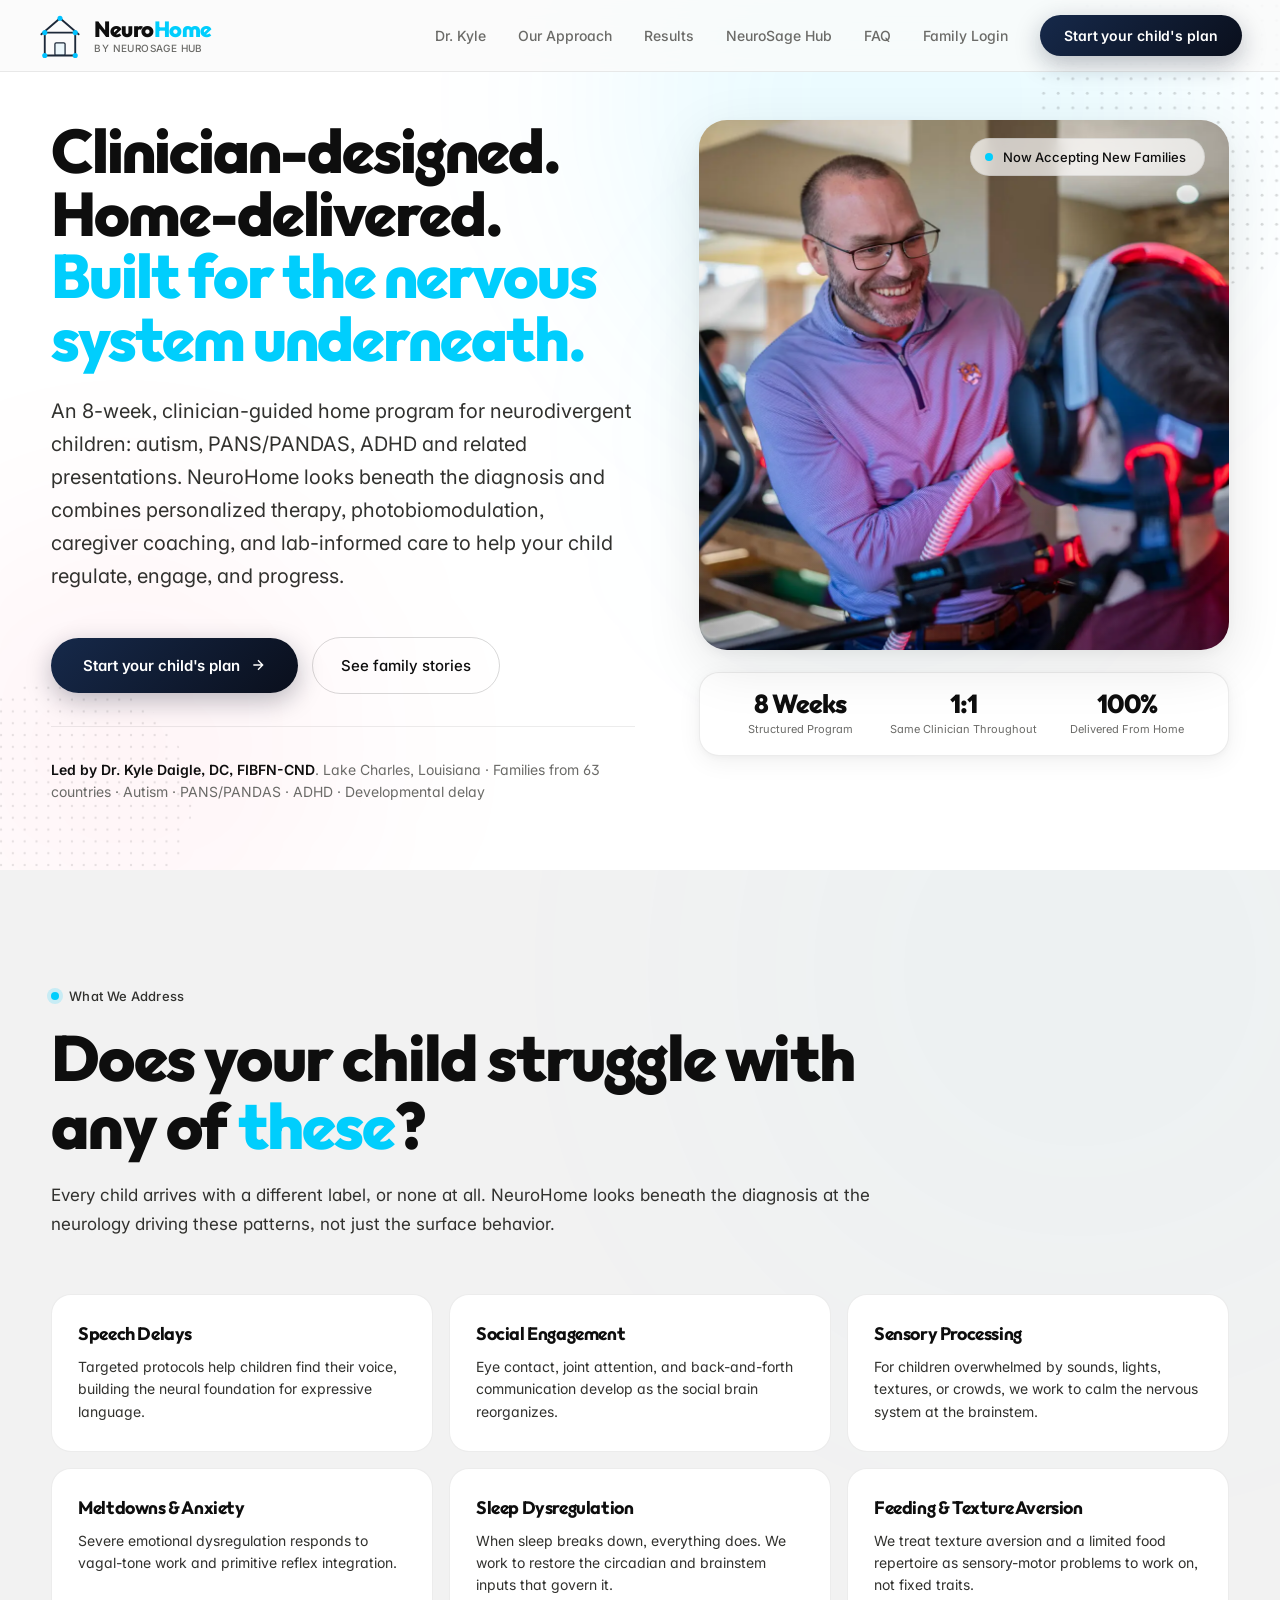
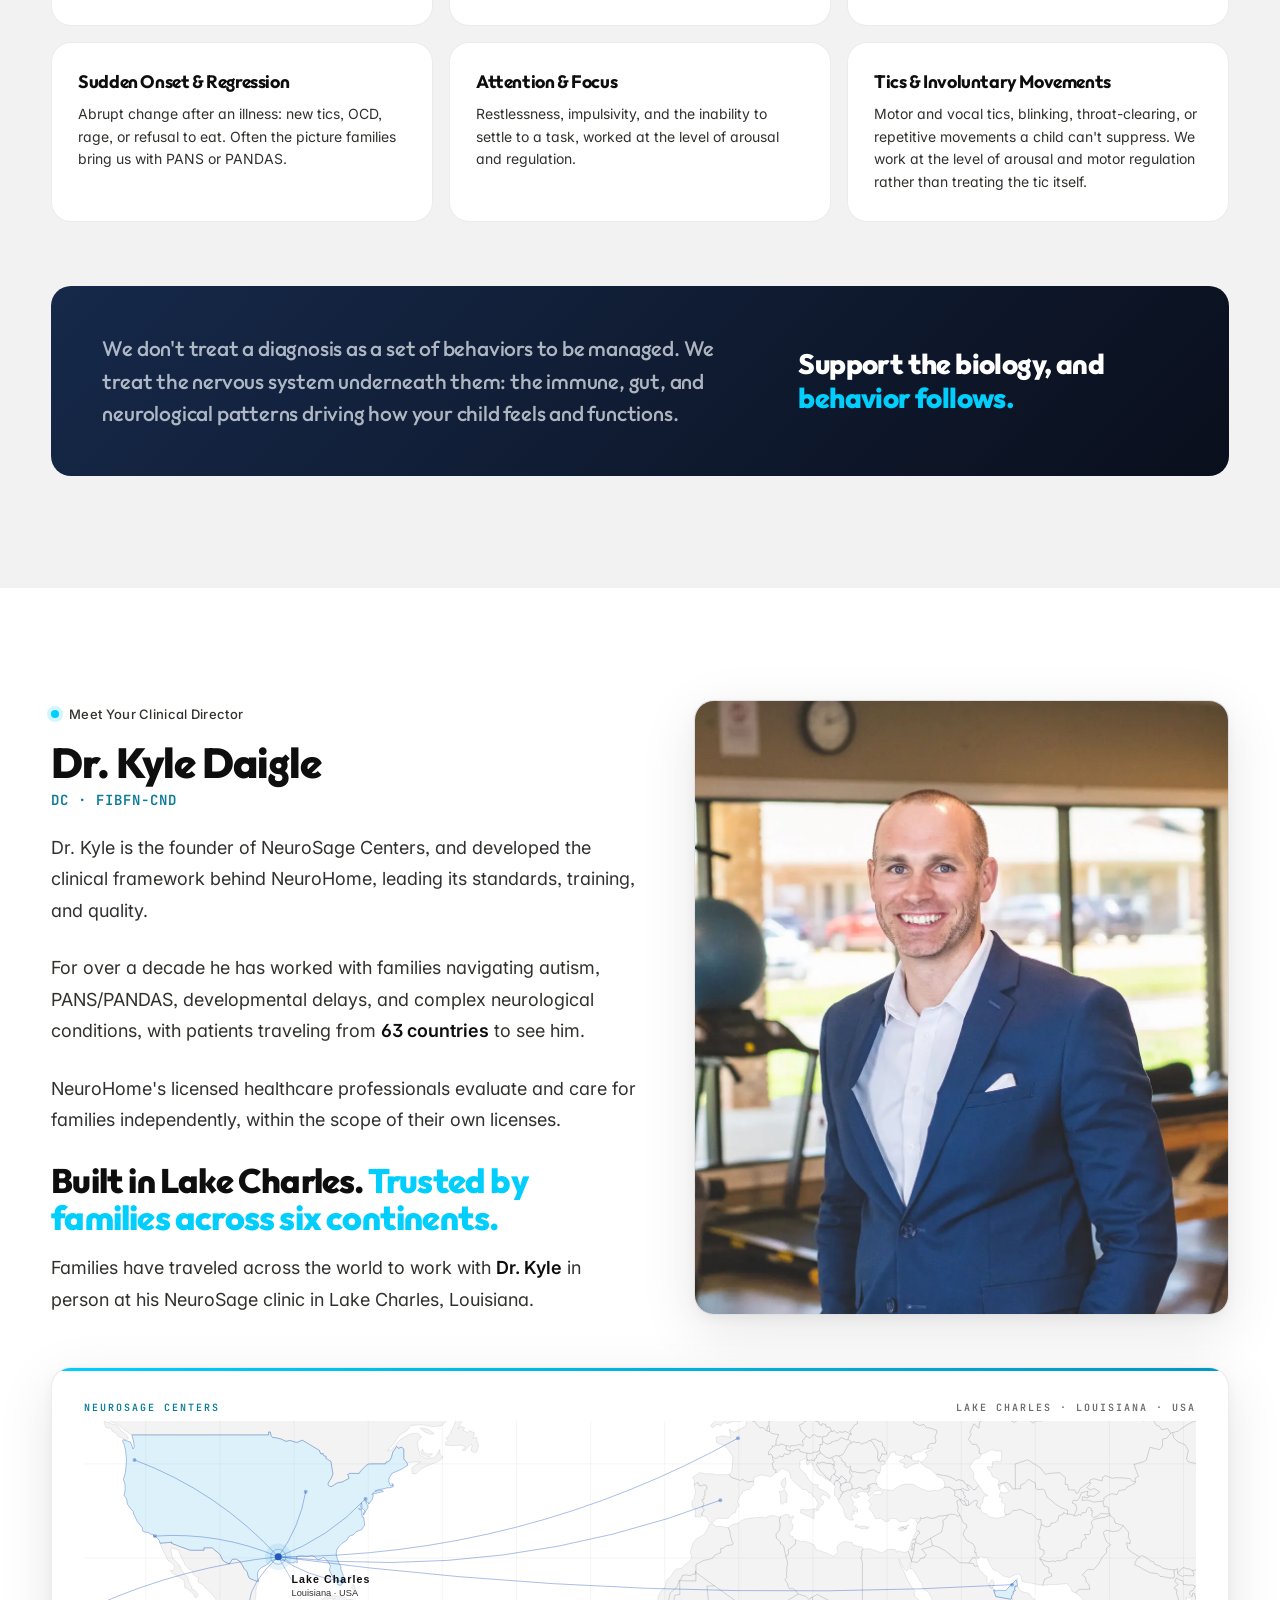
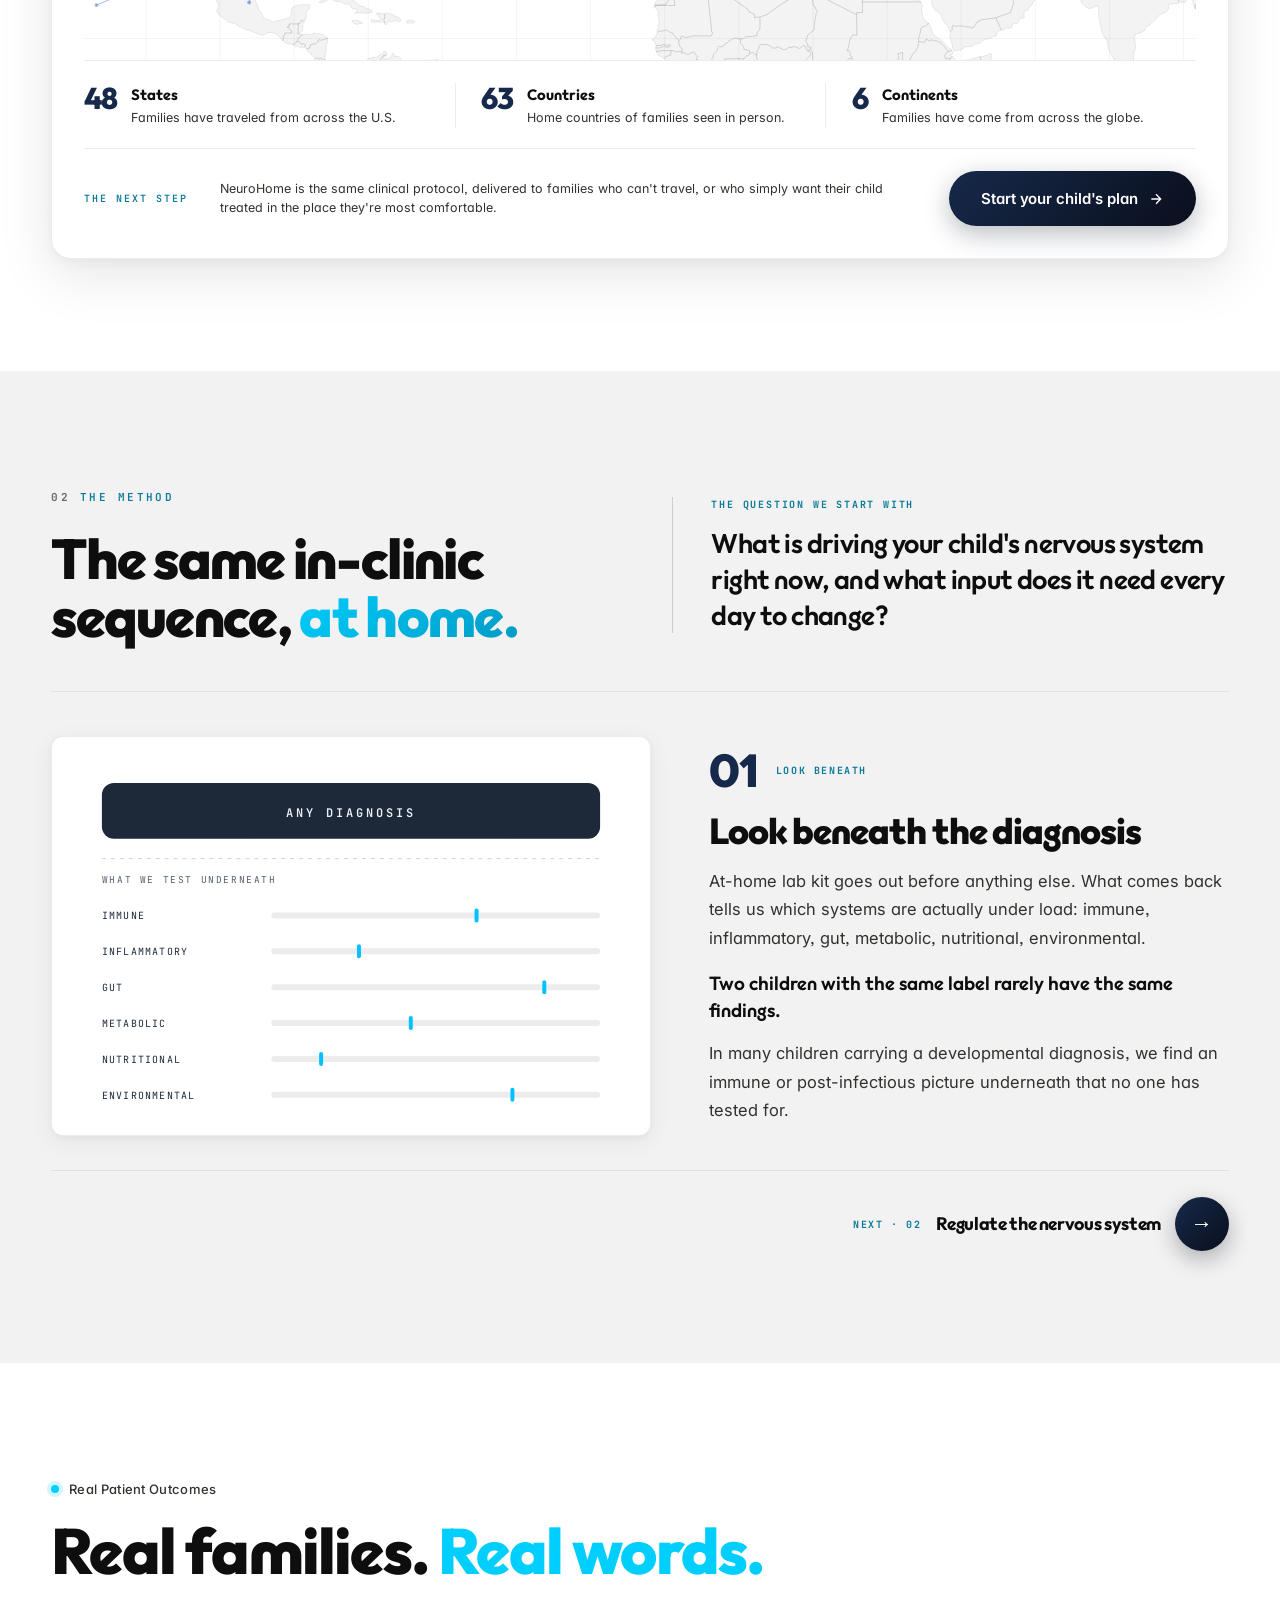
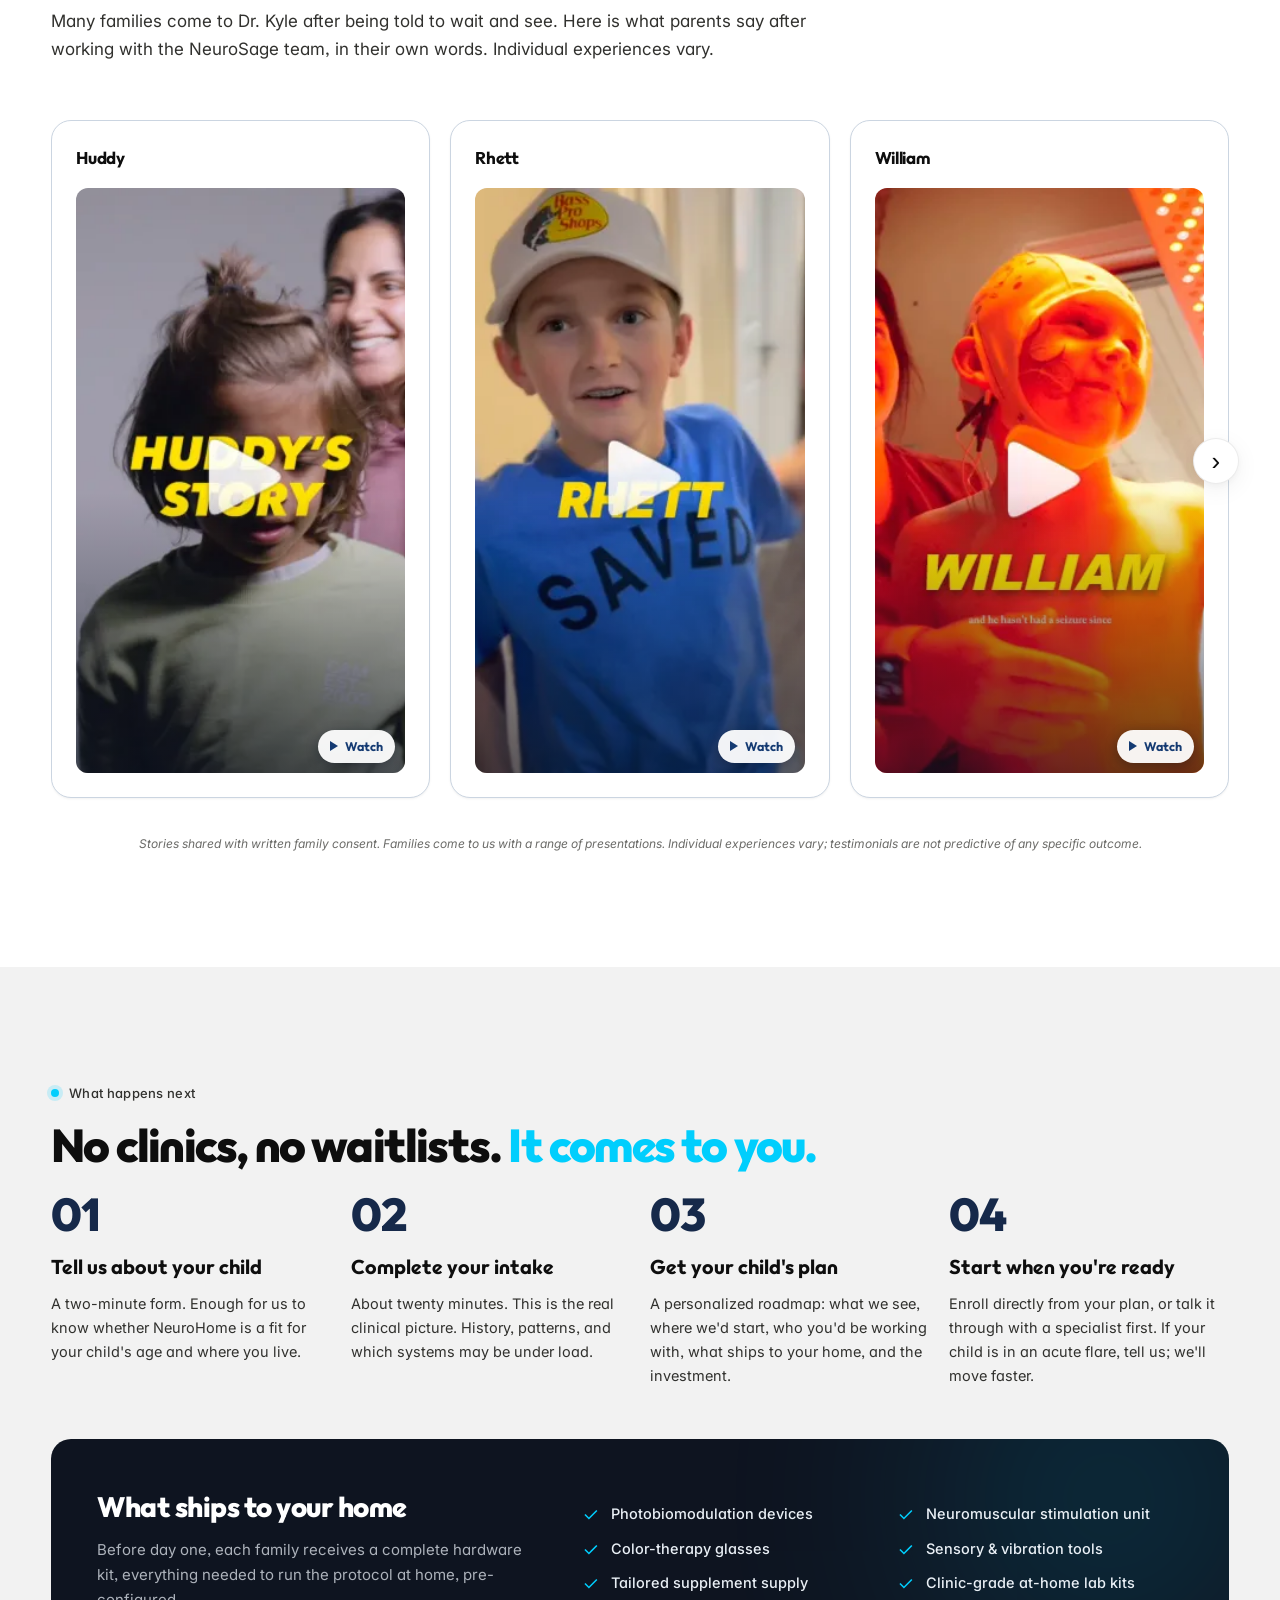
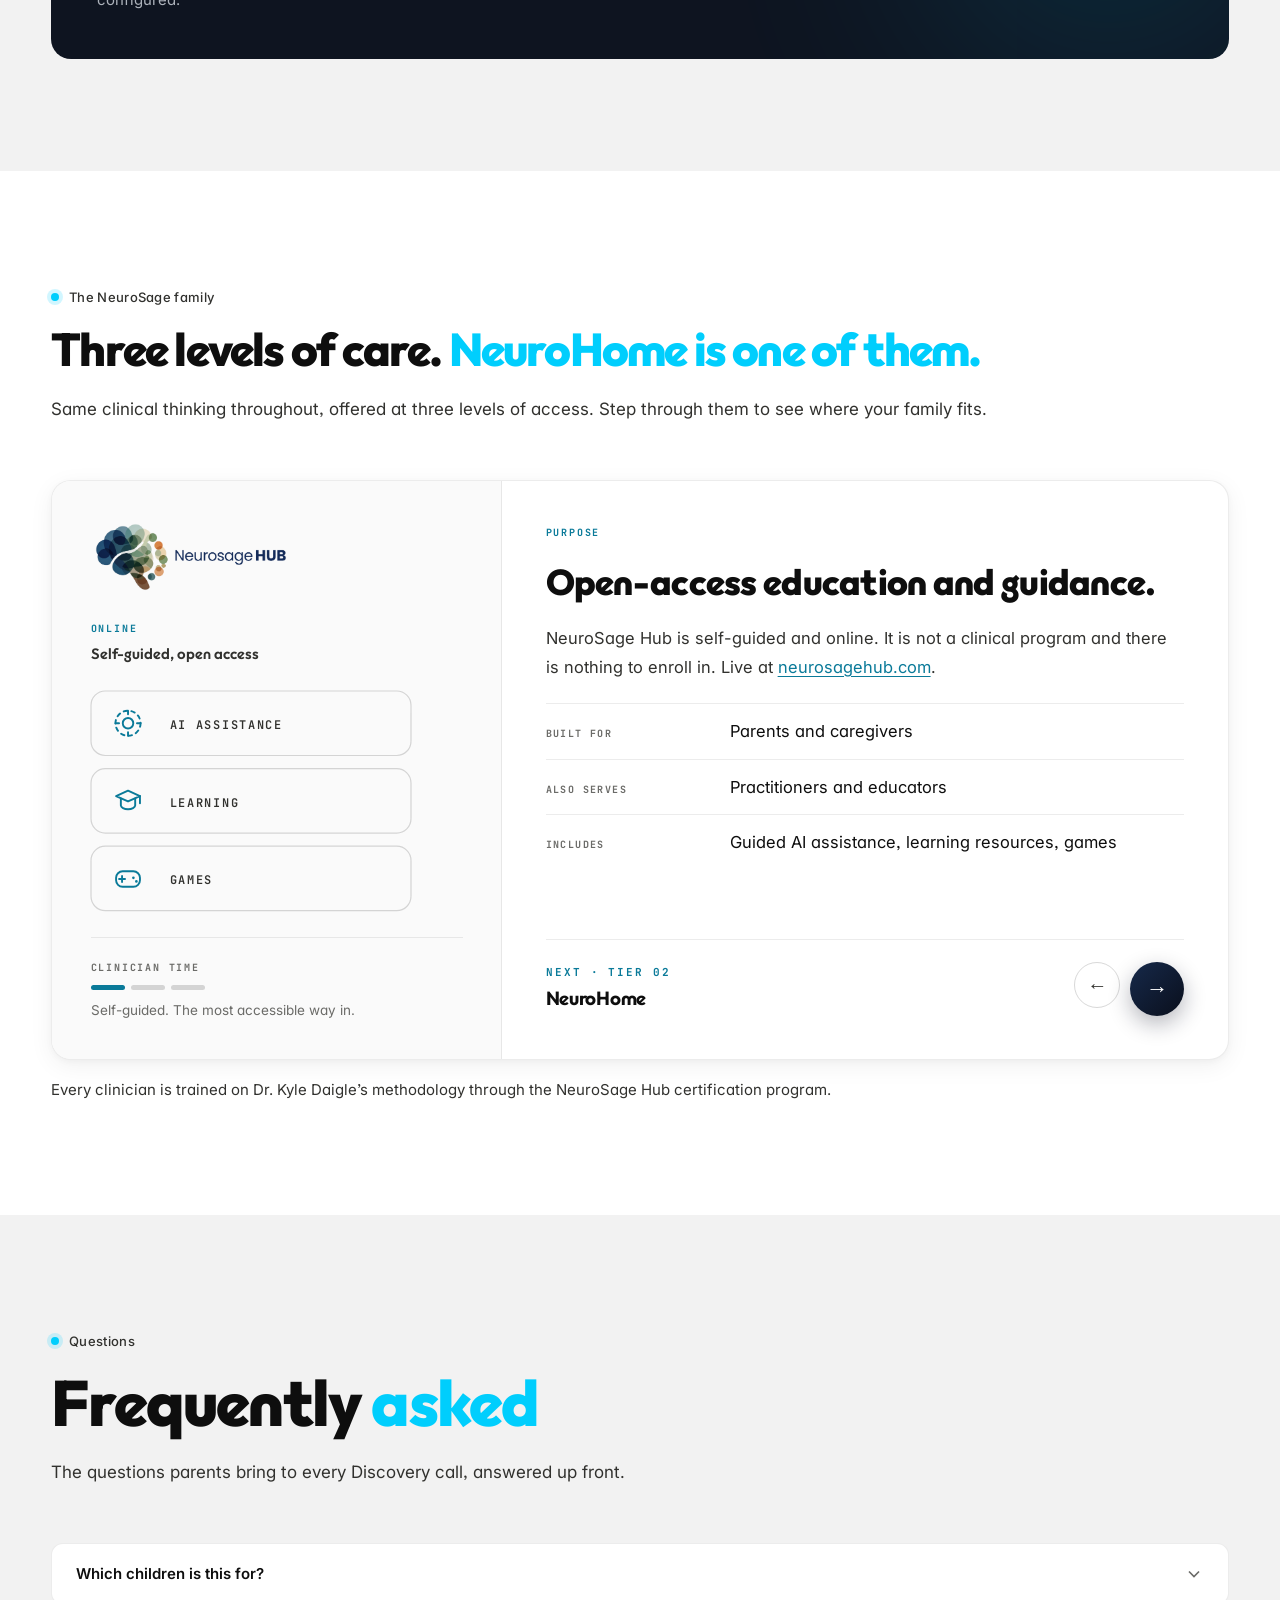
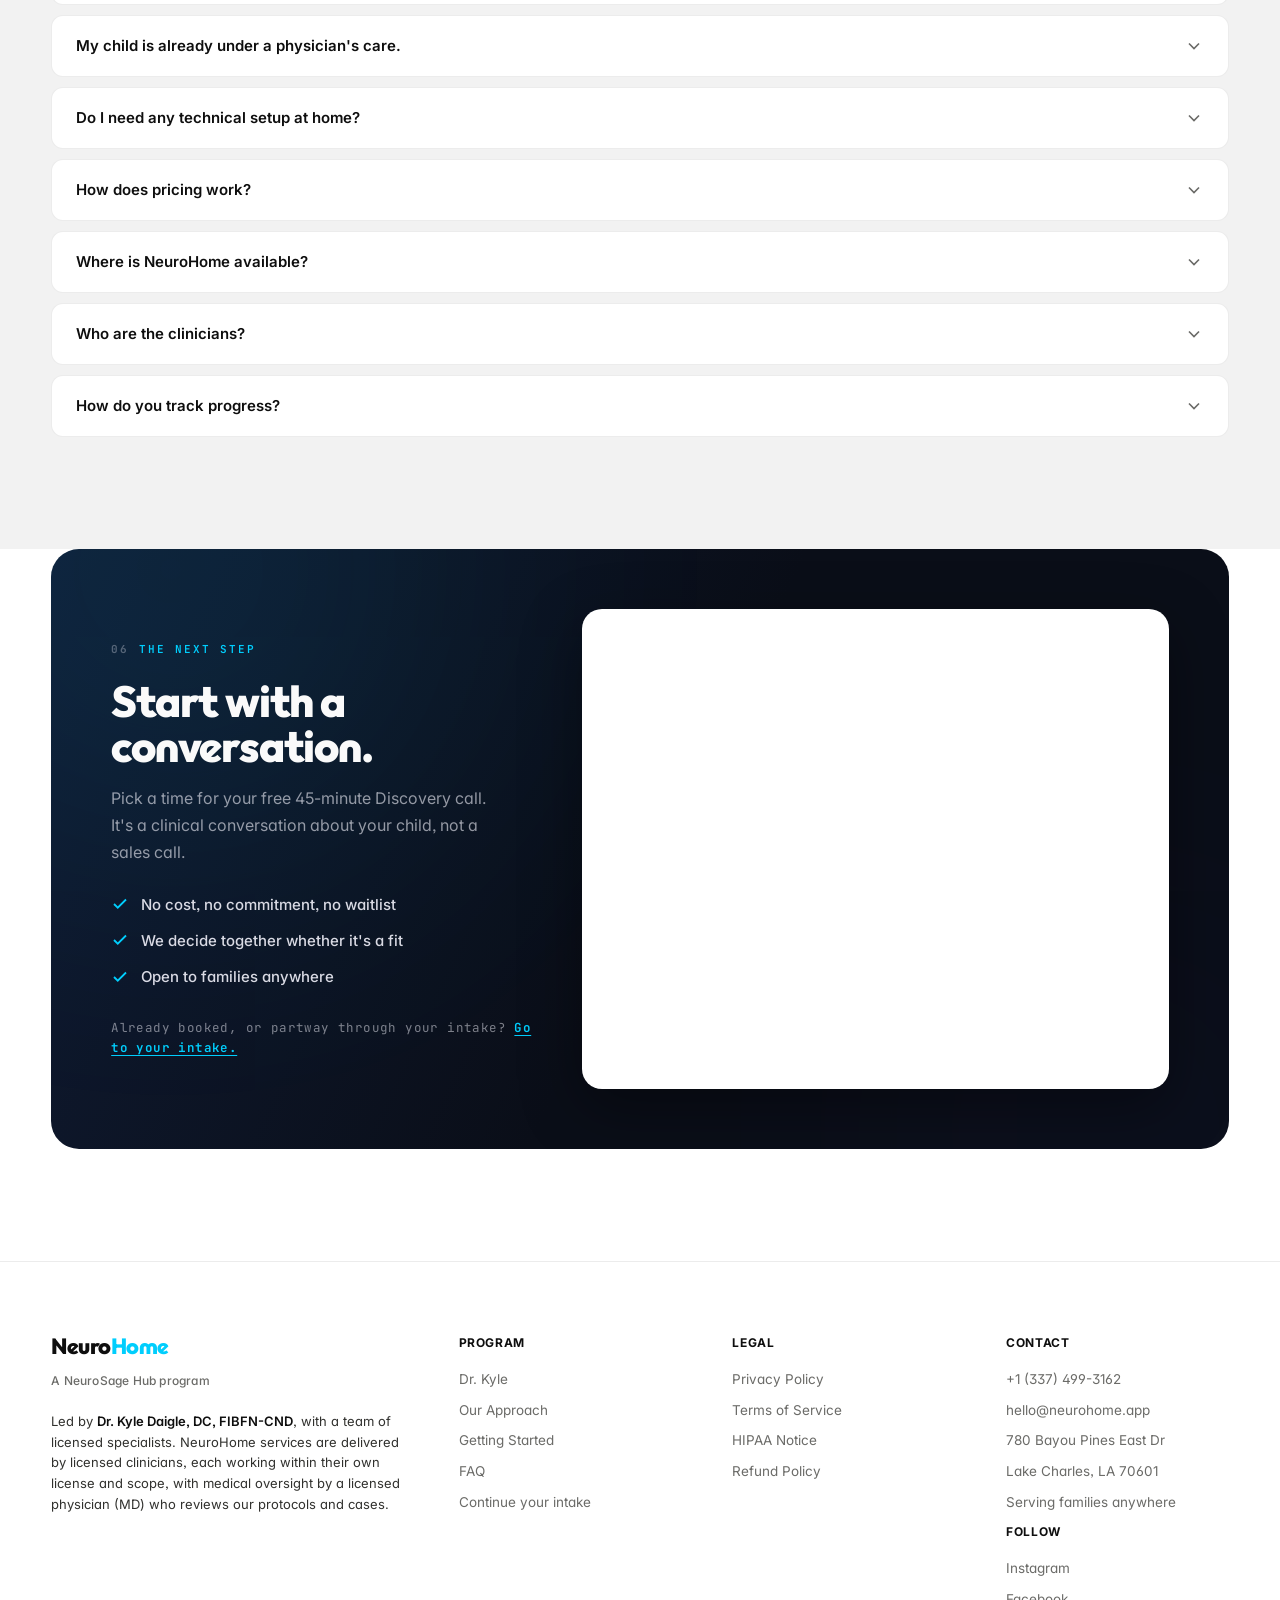
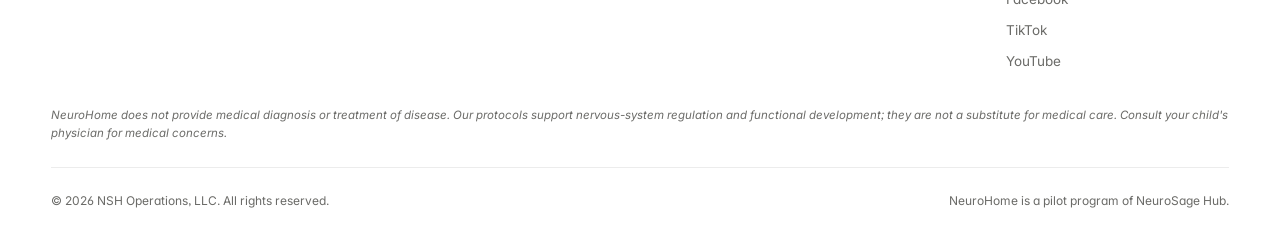
==== commit 4faf8b3a: "Add tics condition card, revise financing FAQ, link Dr. Kyle's social accounts" ====
--- a/index.html
+++ b/index.html
@@ -16,7 +16,7 @@
 <link rel="preconnect" href="https://fonts.googleapis.com">
 <link rel="preconnect" href="https://fonts.gstatic.com" crossorigin>
 <link href="https://fonts.googleapis.com/css2?family=Inter:wght@400;500;600;700;800&family=Outfit:wght@400;500;600;700;800&family=JetBrains+Mono:wght@400;500;600;700&display=swap" rel="stylesheet">
-<link rel="stylesheet" href="neurohome.css?v=96">
+<link rel="stylesheet" href="neurohome.css?v=97">
 <link rel="canonical" href="https://neurohome.app/">
 <!-- Social share (Open Graph + Twitter). Absolute URLs point at the canonical
      production host, neurohome.app. The Vercel deployment alias 301s here via
@@ -189,6 +189,10 @@
         <h3 class="condition-card-title">Attention &amp; Focus</h3>
         <p class="condition-card-desc">Restlessness, impulsivity, and the inability to settle to a task, worked at the level of arousal and regulation.</p>
       </article>
+      <article class="condition-card reveal reveal-d2">
+        <h3 class="condition-card-title">Tics &amp; Involuntary Movements</h3>
+        <p class="condition-card-desc">Motor and vocal tics, blinking, throat-clearing, or repetitive movements a child can't suppress. We work at the level of arousal and motor regulation rather than treating the tic itself.</p>
+      </article>
     </div>
     <div class="conditions-belief reveal">
       <p class="cb-body">We don't treat a diagnosis as a set of behaviors to be managed. We treat the nervous system underneath them: the immune, gut, and neurological patterns driving how your child feels and functions.</p>
@@ -800,7 +804,7 @@
       <button class="faq-q" type="button" aria-expanded="false" onclick="toggleFaq(this)">How does pricing work?
         <svg class="faq-chevron" viewBox="0 0 24 24" fill="none" stroke="currentColor" stroke-width="2" aria-hidden="true"><path d="M6 9l6 6 6-6"/></svg>
       </button>
-      <div class="faq-a"><p>Every child's program is different, so we build your child's plan first. After your intake, you'll receive a personalized plan with the exact investment, before you ever get on a call with us.</p><p>NeuroHome is a private-pay program. Financing is available, including 0% APR plans for up to 12 months for qualified applicants, subject to credit approval.</p></div>
+      <div class="faq-a"><p>Every child's program is different, so we build your child's plan first. After your intake, you'll receive a personalized plan with the exact investment, before you ever get on a call with us.</p><p>NeuroHome is a private-pay program. Financing may be available for qualified applicants, subject to a credit review.</p></div>
     </div>
     <div class="faq-item reveal reveal-d2">
       <button class="faq-q" type="button" aria-expanded="false" onclick="toggleFaq(this)">Where is NeuroHome available?
@@ -888,6 +892,11 @@
       <div class="footer-link footer-link-static">780 Bayou Pines East Dr</div>
       <div class="footer-link footer-link-static">Lake Charles, LA 70601</div>
       <div class="footer-link footer-link-static">Serving families anywhere</div>
+      <div class="footer-col-title">Follow</div>
+      <a class="footer-link" href="https://www.instagram.com/dr.kyledaigle/" target="_blank" rel="noopener">Instagram</a>
+      <a class="footer-link" href="https://www.facebook.com/dr.kyledaigle" target="_blank" rel="noopener">Facebook</a>
+      <a class="footer-link" href="https://www.tiktok.com/@dr.kyle.daigle" target="_blank" rel="noopener">TikTok</a>
+      <a class="footer-link" href="https://www.youtube.com/@Dr.Daigle" target="_blank" rel="noopener">YouTube</a>
     </div>
   </div>
   <p class="footer-disclaimer">
--- a/neurohome.css
+++ b/neurohome.css
@@ -107,7 +107,15 @@
 .nav-cta:hover { background: var(--grad-cta-hover); color: #fff; transform: translateY(-1px); box-shadow: 0 12px 34px rgba(12,18,38,0.36); }
 .nav-mobile-toggle { display: none; background: none; border: none; cursor: pointer; padding: 8px; }
 .nav-mobile-toggle span { display: block; width: 22px; height: 2px; background: var(--text); margin: 5px 0; border-radius: 2px; transition: all 0.3s; }
-.nav-links.mobile-open { display: flex; flex-direction: column; position: fixed; top: 72px; left: 0; right: 0; bottom: 0; background: var(--bg); padding: 32px 24px; gap: 24px; z-index: 999; border-top: 1px solid var(--border); }
+/* This panel is a child of .nav, and .nav's backdrop-filter makes it the containing
+   block for fixed-position descendants. So bottom:0 resolved against the 72px bar
+   instead of the viewport: available height was 72 - 72 - 0 = 0, and box-sizing:
+   border-box floored the box at padding plus border (65px) while every link
+   overflowed onto the page with no background behind it. Broken since the first
+   commit. Viewport units ignore the containing block, so the height is stated
+   outright rather than inferred from top/bottom. dvh comes second so it wins where
+   supported and vh covers the rest. The 72px here tracks .nav's height above. */
+.nav-links.mobile-open { display: flex; flex-direction: column; position: fixed; top: 72px; left: 0; right: 0; bottom: auto; height: calc(100vh - 72px); height: calc(100dvh - 72px); overflow-y: auto; background: var(--bg); padding: 32px 24px; gap: 24px; z-index: 999; border-top: 1px solid var(--border); }
 .nav-links.mobile-open .nav-link { font-size: 18px; }
 .nav-links.mobile-open .nav-cta { text-align: center; padding: 14px 28px; font-size: 16px; }
 
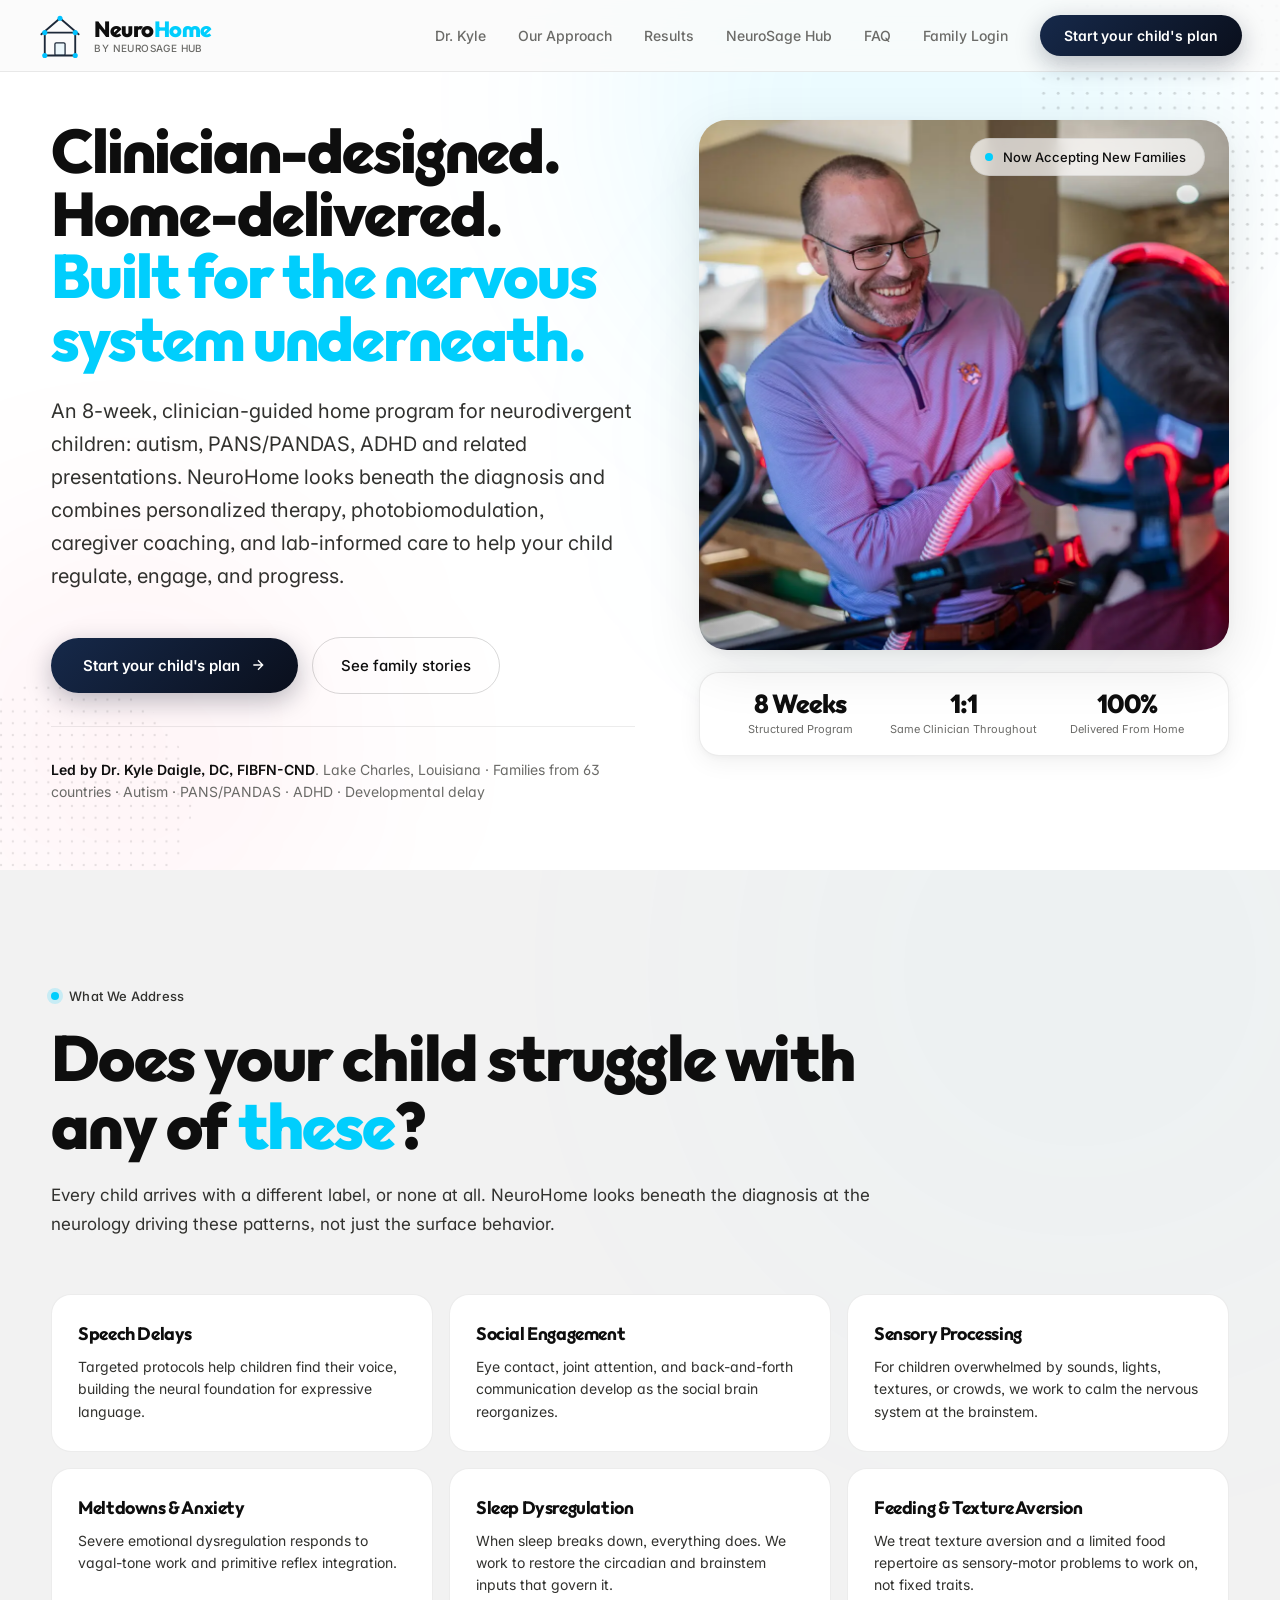
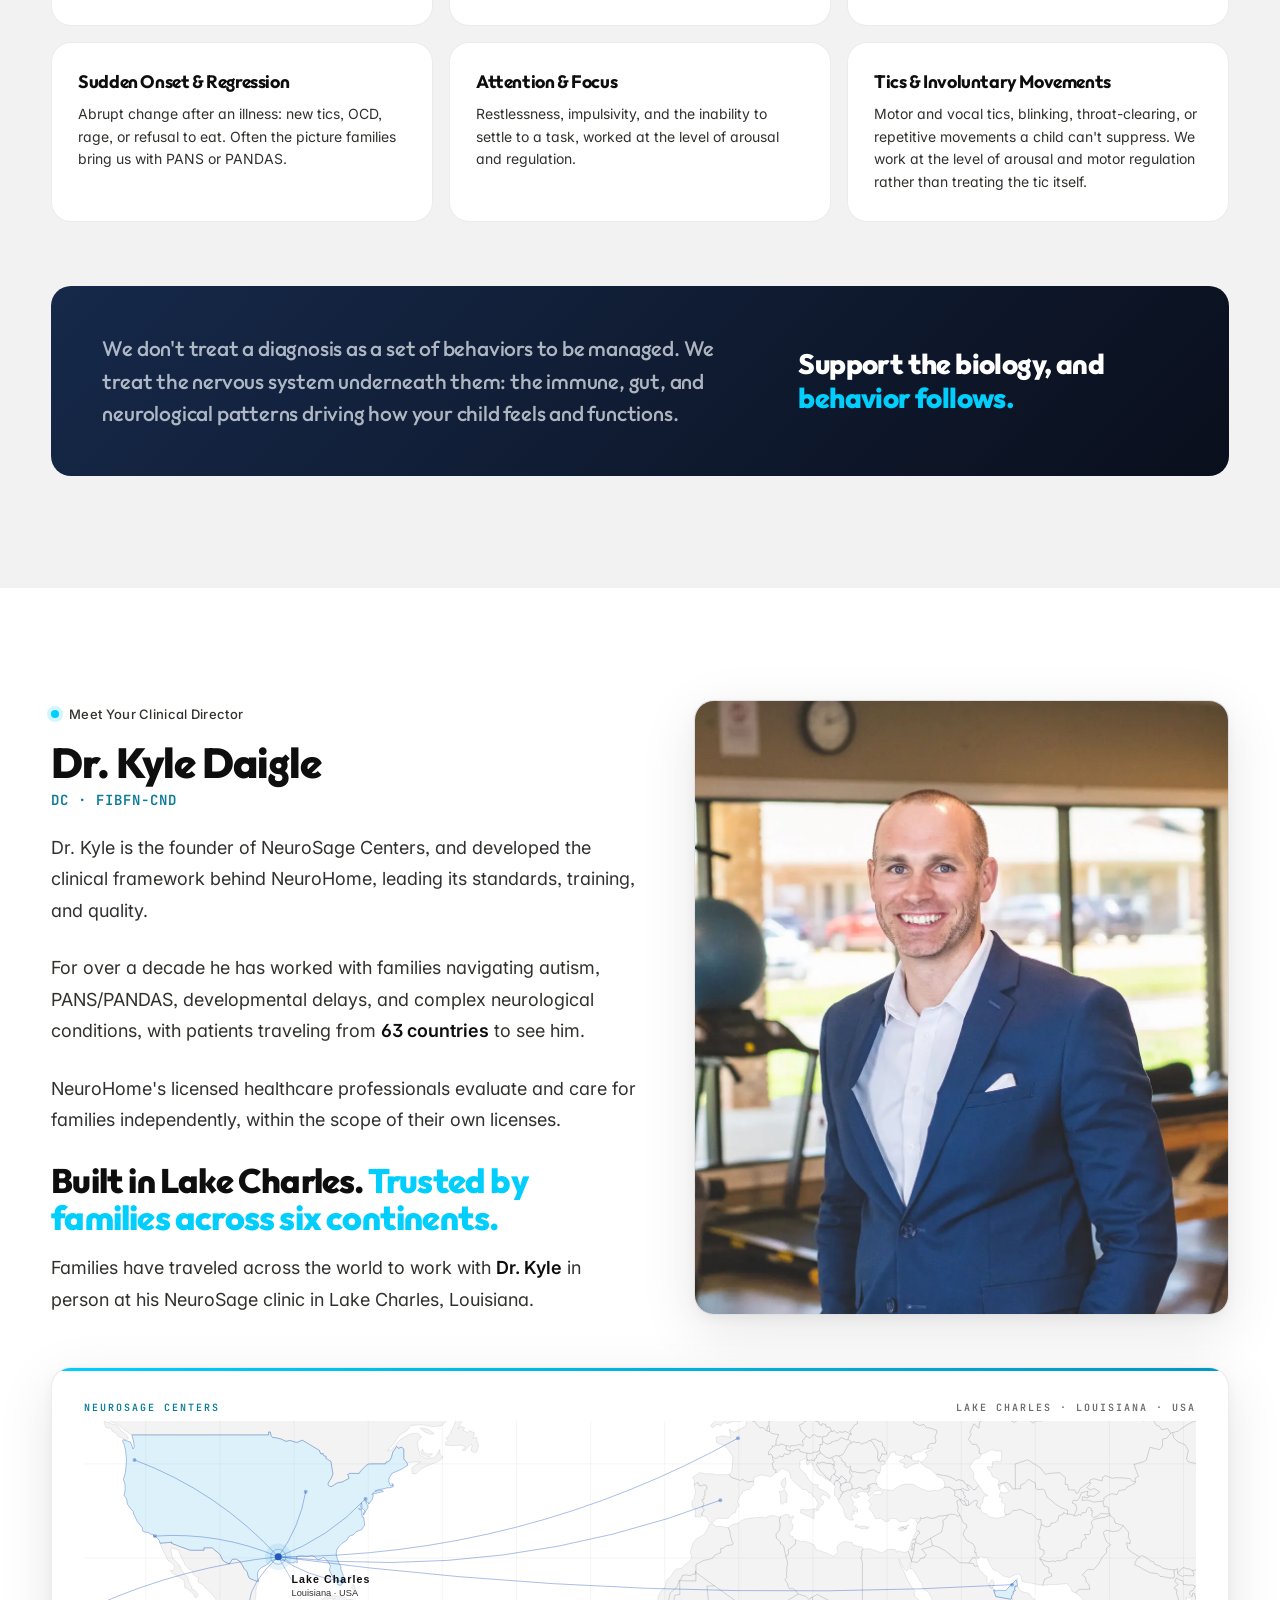
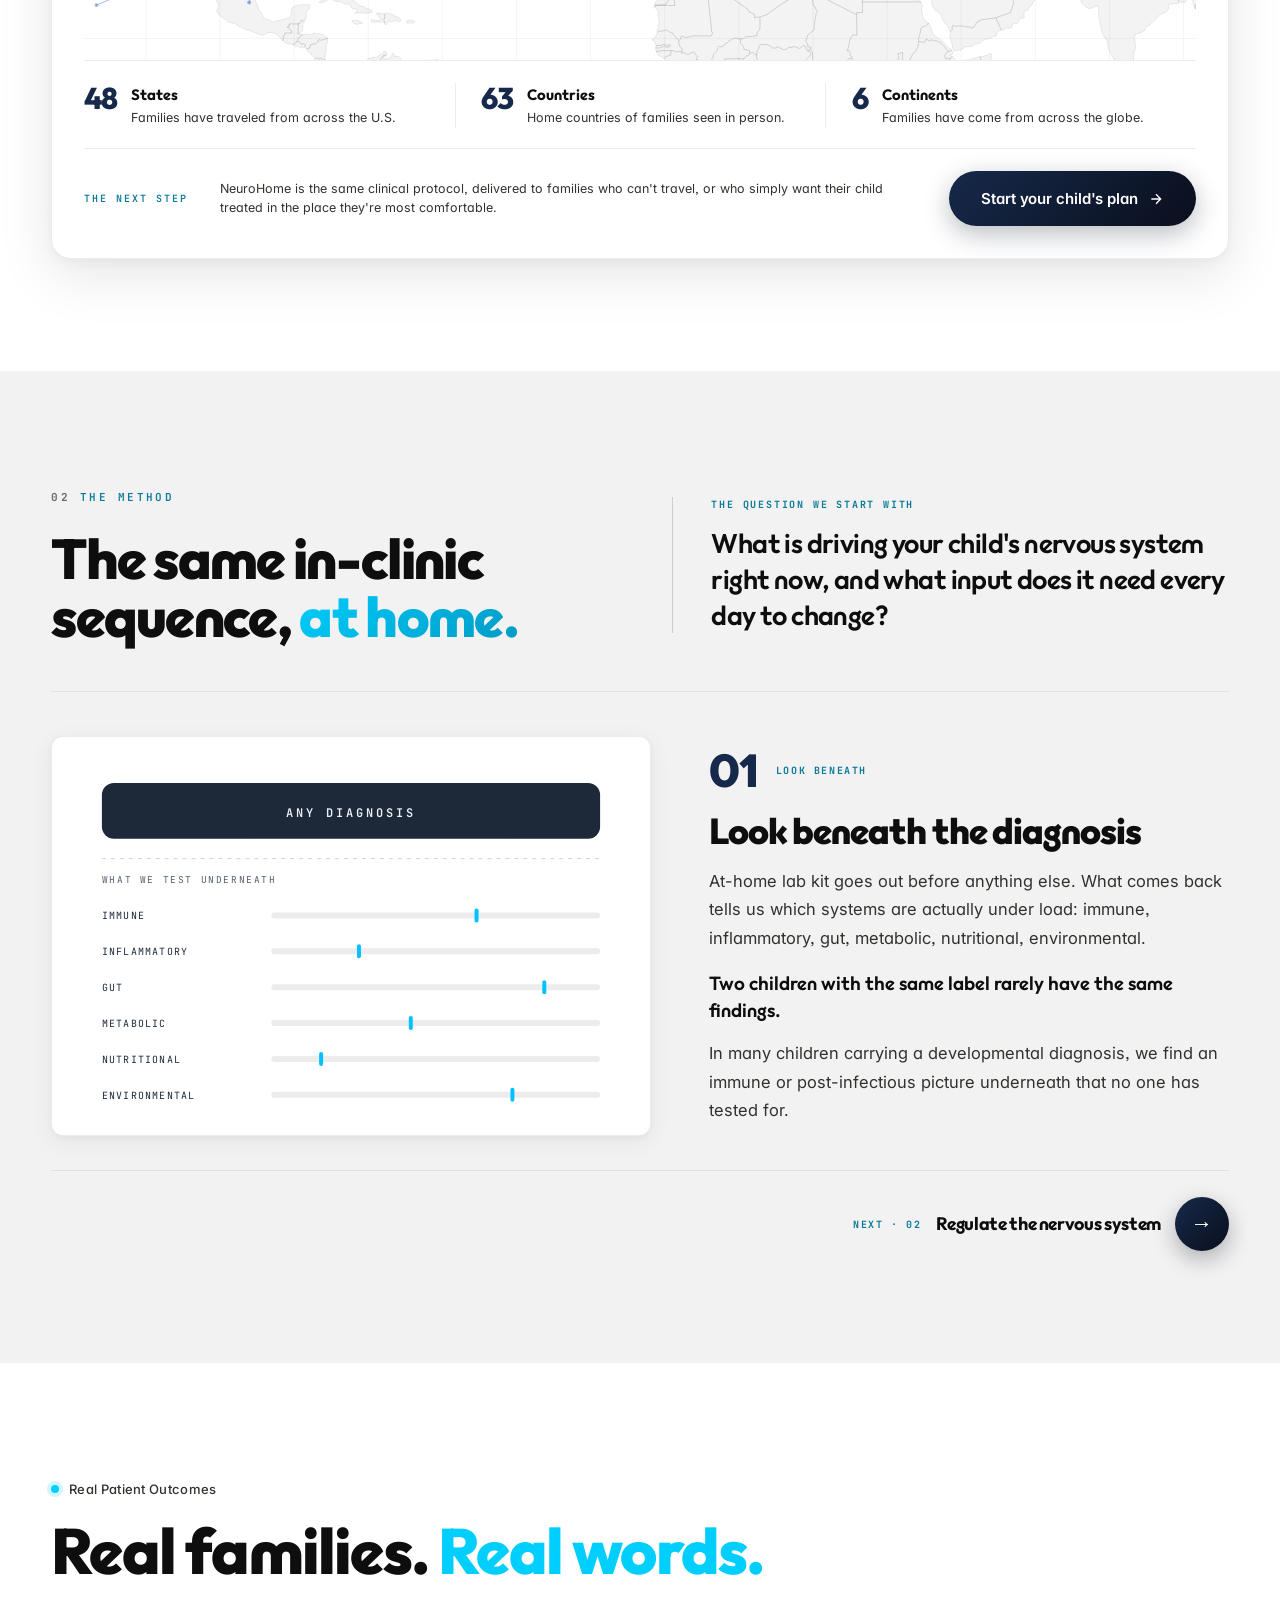
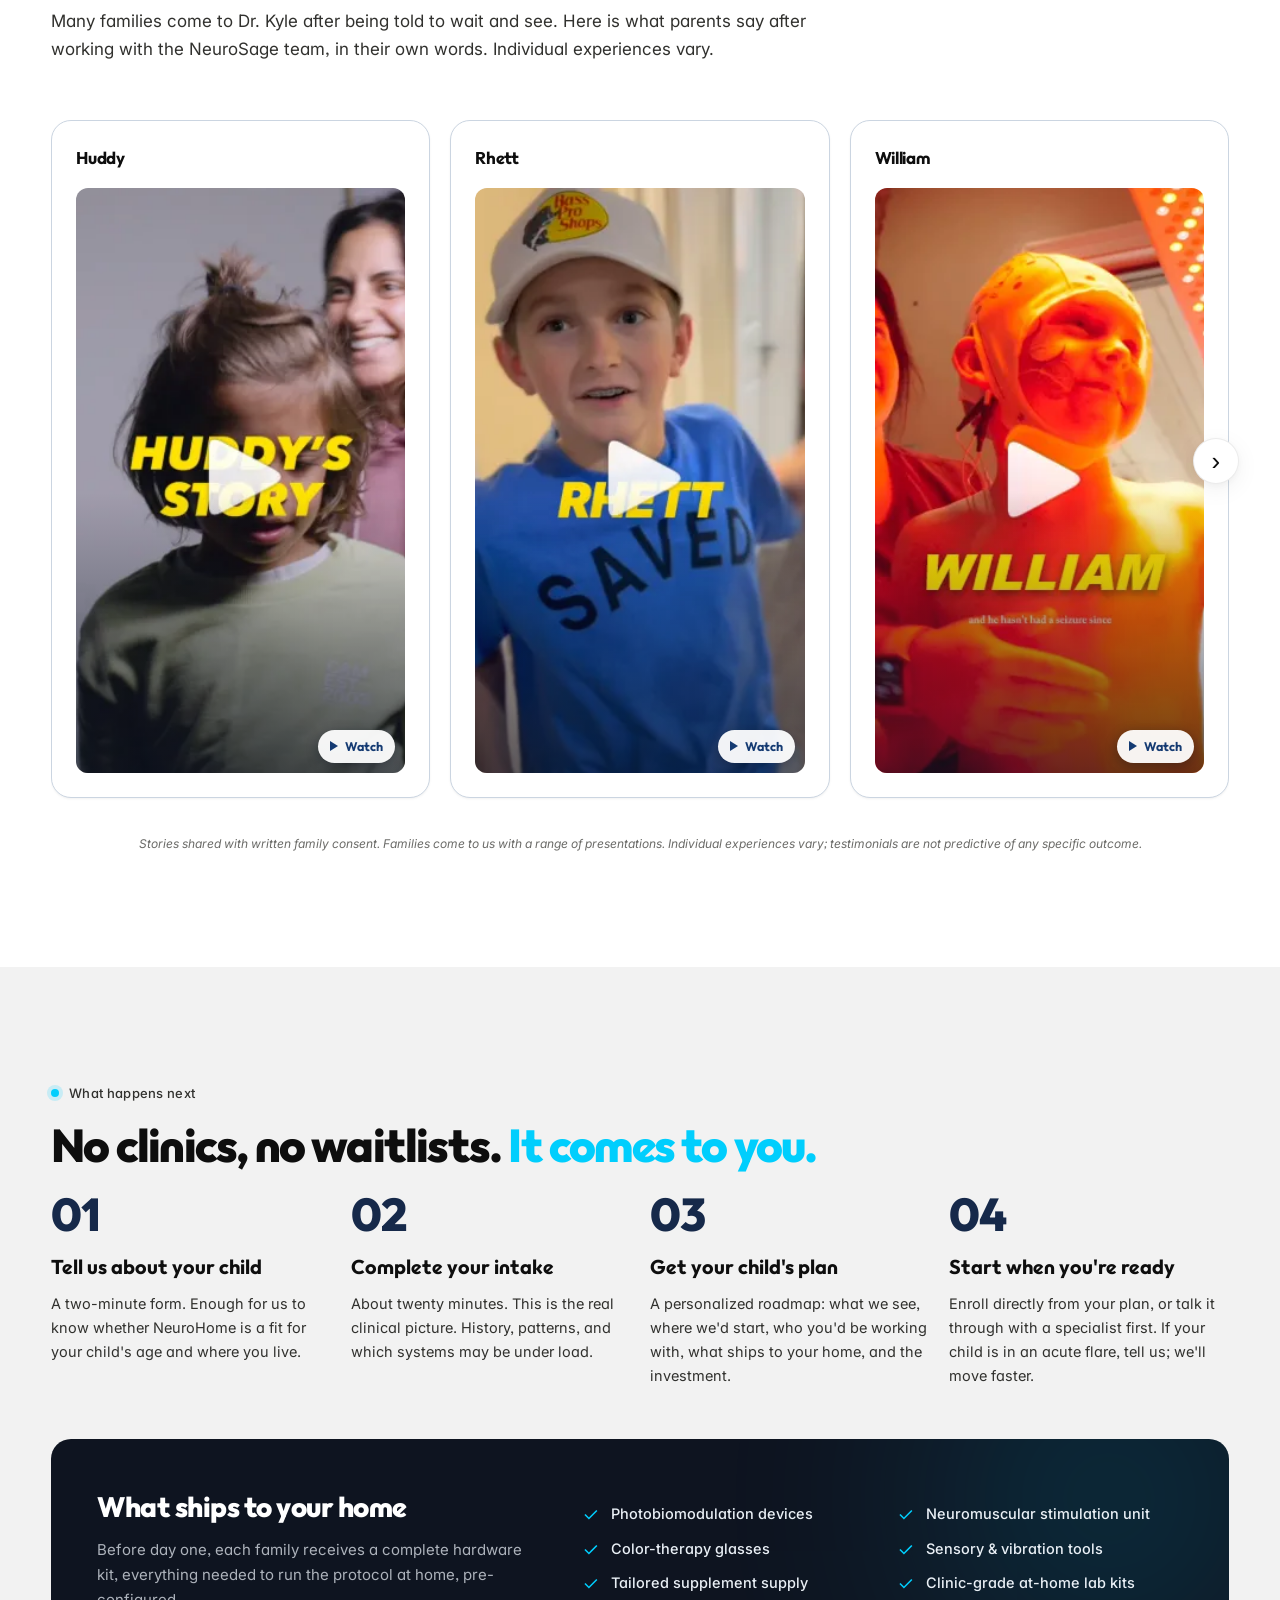
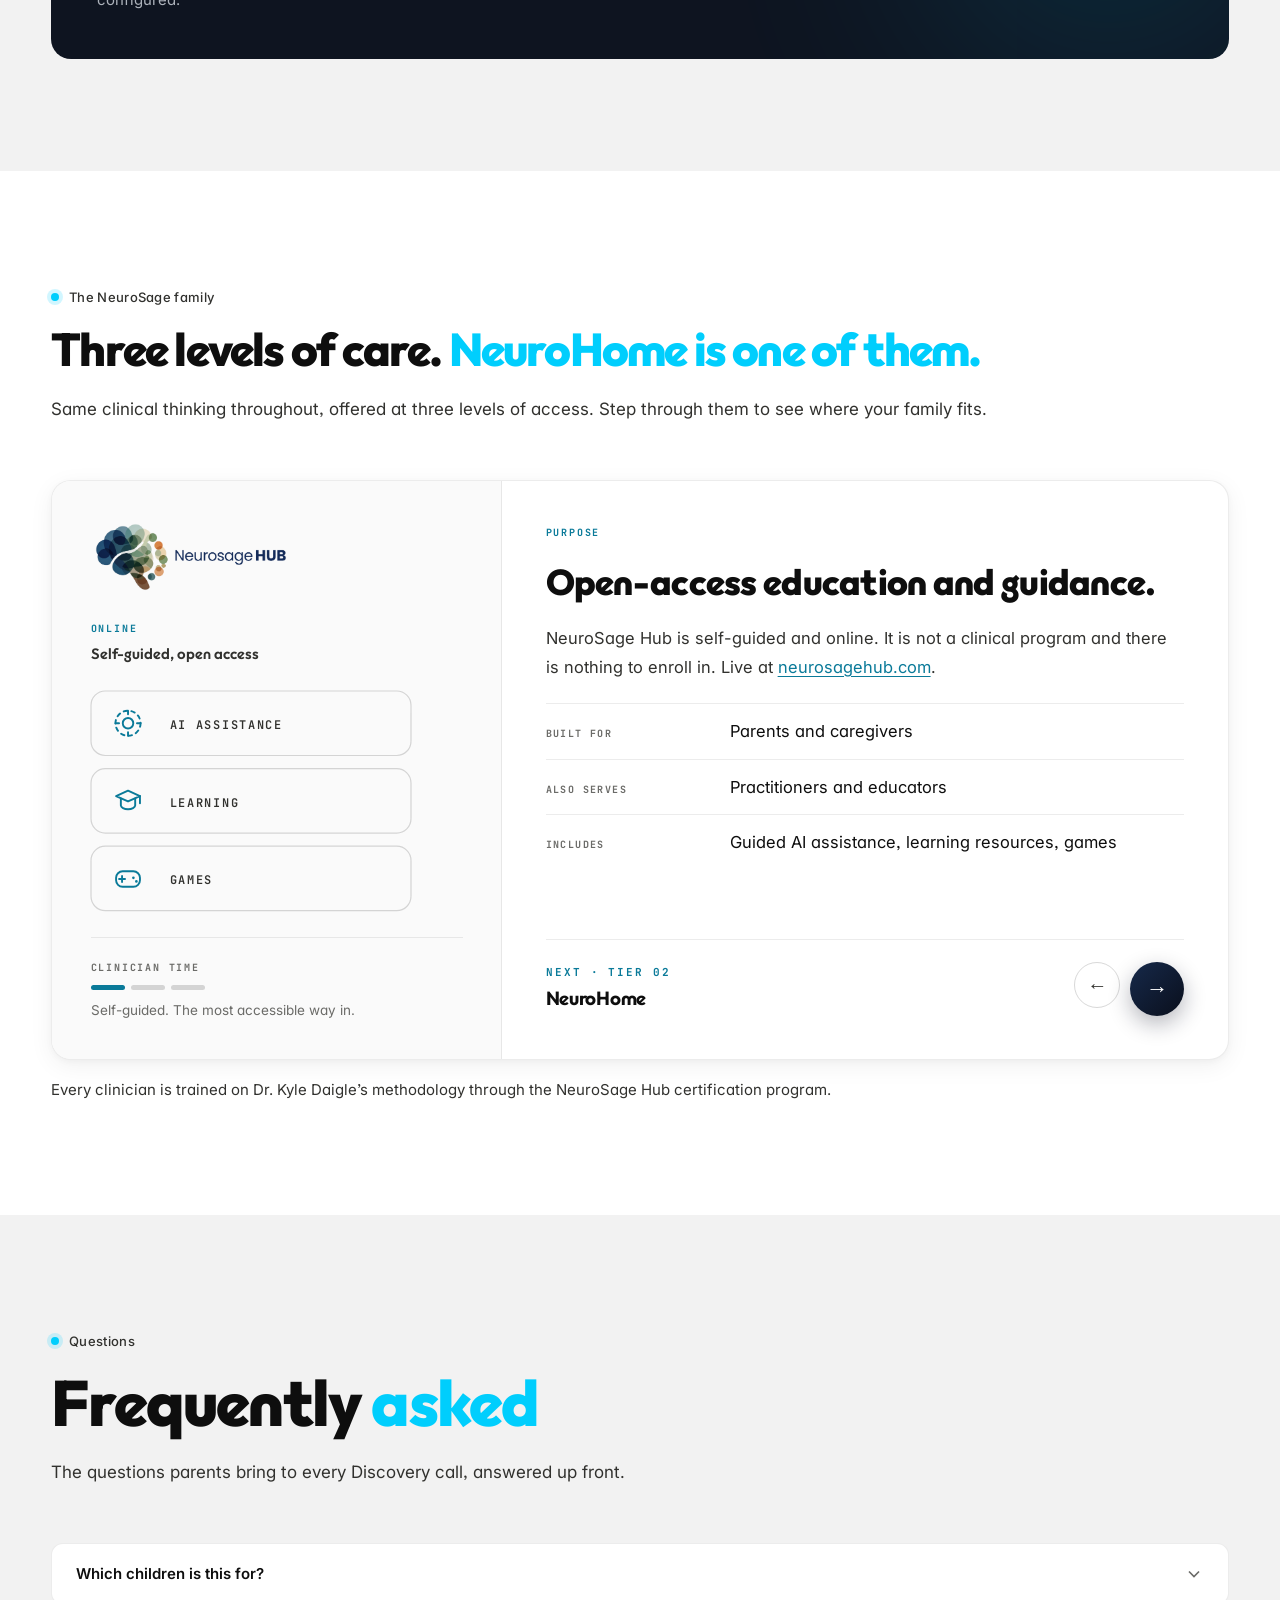
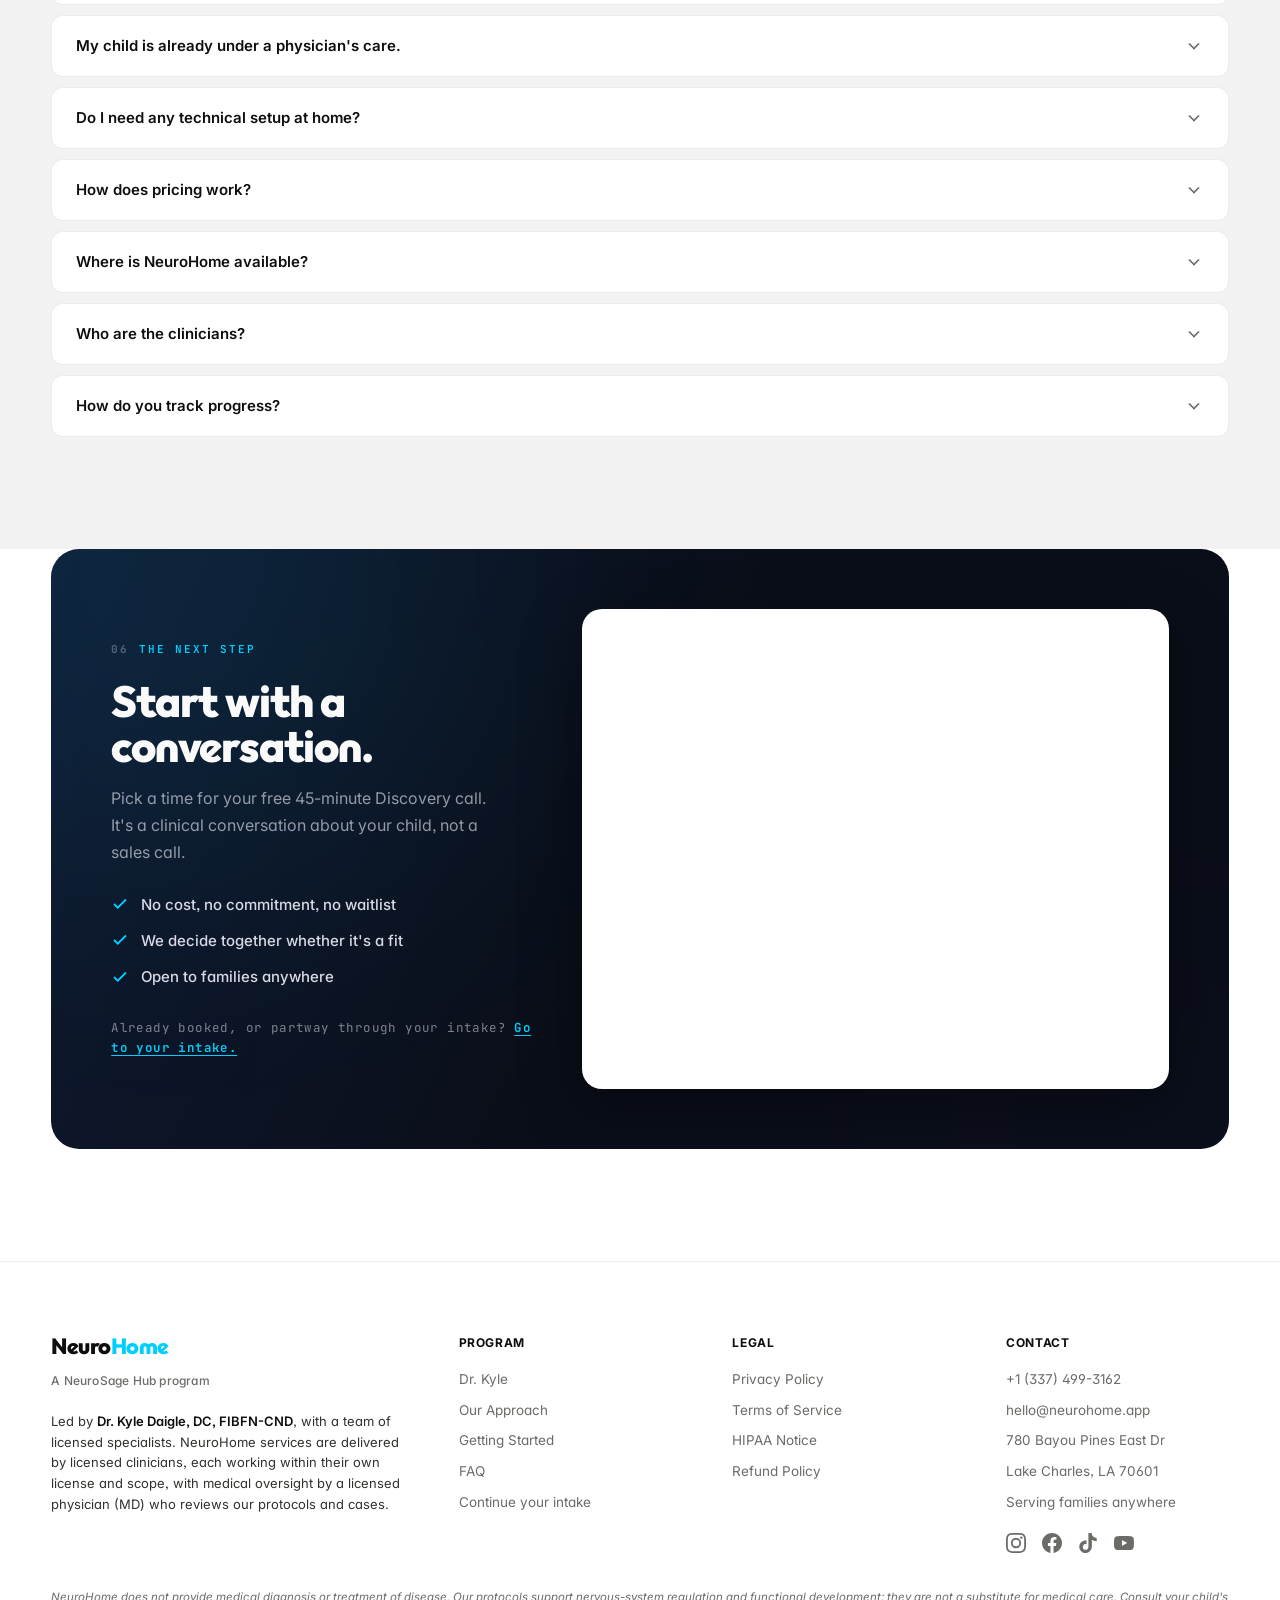
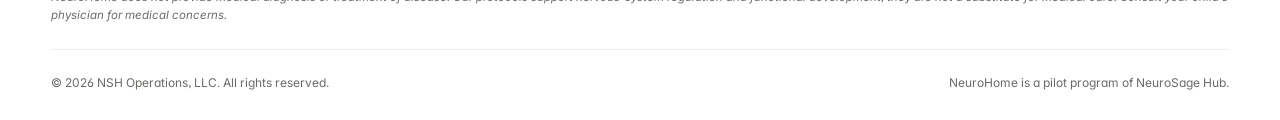
==== commit 45008eb8: "Replace footer social text links with platform icon row" ====
--- a/index.html
+++ b/index.html
@@ -16,7 +16,7 @@
 <link rel="preconnect" href="https://fonts.googleapis.com">
 <link rel="preconnect" href="https://fonts.gstatic.com" crossorigin>
 <link href="https://fonts.googleapis.com/css2?family=Inter:wght@400;500;600;700;800&family=Outfit:wght@400;500;600;700;800&family=JetBrains+Mono:wght@400;500;600;700&display=swap" rel="stylesheet">
-<link rel="stylesheet" href="neurohome.css?v=97">
+<link rel="stylesheet" href="neurohome.css?v=98">
 <link rel="canonical" href="https://neurohome.app/">
 <!-- Social share (Open Graph + Twitter). Absolute URLs point at the canonical
      production host, neurohome.app. The Vercel deployment alias 301s here via
@@ -892,11 +892,20 @@
       <div class="footer-link footer-link-static">780 Bayou Pines East Dr</div>
       <div class="footer-link footer-link-static">Lake Charles, LA 70601</div>
       <div class="footer-link footer-link-static">Serving families anywhere</div>
-      <div class="footer-col-title">Follow</div>
-      <a class="footer-link" href="https://www.instagram.com/dr.kyledaigle/" target="_blank" rel="noopener">Instagram</a>
-      <a class="footer-link" href="https://www.facebook.com/dr.kyledaigle" target="_blank" rel="noopener">Facebook</a>
-      <a class="footer-link" href="https://www.tiktok.com/@dr.kyle.daigle" target="_blank" rel="noopener">TikTok</a>
-      <a class="footer-link" href="https://www.youtube.com/@Dr.Daigle" target="_blank" rel="noopener">YouTube</a>
+      <div class="footer-social">
+        <a class="footer-social-link" href="https://www.instagram.com/dr.kyledaigle/" target="_blank" rel="noopener" aria-label="Instagram">
+          <svg viewBox="0 0 24 24" aria-hidden="true"><path d="M12 2.163c3.204 0 3.584.012 4.85.07 3.252.148 4.771 1.691 4.919 4.919.058 1.265.069 1.645.069 4.849 0 3.205-.012 3.584-.069 4.849-.149 3.225-1.664 4.771-4.919 4.919-1.266.058-1.644.07-4.85.07-3.204 0-3.584-.012-4.849-.07-3.26-.149-4.771-1.699-4.919-4.92-.058-1.265-.07-1.644-.07-4.849 0-3.204.013-3.583.07-4.849.149-3.227 1.664-4.771 4.919-4.919 1.266-.057 1.645-.069 4.849-.069zM12 0C8.741 0 8.333.014 7.053.072 2.695.272.273 2.69.073 7.052.014 8.333 0 8.741 0 12c0 3.259.014 3.668.072 4.948.2 4.358 2.618 6.78 6.98 6.98C8.333 23.986 8.741 24 12 24c3.259 0 3.668-.014 4.948-.072 4.354-.2 6.782-2.618 6.979-6.98.059-1.28.073-1.689.073-4.948 0-3.259-.014-3.667-.072-4.947-.196-4.354-2.617-6.78-6.979-6.98C15.668.014 15.259 0 12 0zm0 5.838a6.162 6.162 0 100 12.324 6.162 6.162 0 000-12.324zM12 16a4 4 0 110-8 4 4 0 010 8zm6.406-11.845a1.44 1.44 0 100 2.881 1.44 1.44 0 000-2.881z"/></svg>
+        </a>
+        <a class="footer-social-link" href="https://www.facebook.com/dr.kyledaigle" target="_blank" rel="noopener" aria-label="Facebook">
+          <svg viewBox="0 0 24 24" aria-hidden="true"><path d="M24 12.073c0-6.627-5.373-12-12-12s-12 5.373-12 12c0 5.99 4.388 10.954 10.125 11.854v-8.385H7.078v-3.47h3.047V9.43c0-3.007 1.792-4.669 4.533-4.669 1.312 0 2.686.235 2.686.235v2.953H15.83c-1.491 0-1.956.925-1.956 1.874v2.25h3.328l-.532 3.47h-2.796v8.385C19.612 23.027 24 18.062 24 12.073z"/></svg>
+        </a>
+        <a class="footer-social-link" href="https://www.tiktok.com/@dr.kyle.daigle" target="_blank" rel="noopener" aria-label="TikTok">
+          <svg viewBox="0 0 24 24" aria-hidden="true"><path d="M12.525.02c1.31-.02 2.61-.01 3.91-.02.08 1.53.63 3.09 1.75 4.17 1.12 1.11 2.7 1.62 4.24 1.79v4.03c-1.44-.05-2.89-.35-4.2-.97-.57-.26-1.1-.59-1.62-.93-.01 2.92.01 5.84-.02 8.75-.08 1.4-.54 2.79-1.35 3.94-1.31 1.92-3.58 3.17-5.91 3.21-1.43.08-2.86-.31-4.08-1.03-2.02-1.19-3.44-3.37-3.65-5.71-.02-.5-.03-1-.01-1.49.18-1.9 1.12-3.72 2.58-4.96 1.66-1.44 3.98-2.13 6.15-1.72.02 1.48-.04 2.96-.04 4.44-.99-.32-2.15-.23-3.02.37-.63.41-1.11 1.04-1.36 1.75-.21.51-.15 1.07-.14 1.61.24 1.64 1.82 3.02 3.5 2.87 1.12-.01 2.19-.66 2.77-1.61.19-.33.4-.67.41-1.06.1-1.79.06-3.57.07-5.36.01-4.03-.01-8.05.02-12.07z"/></svg>
+        </a>
+        <a class="footer-social-link" href="https://www.youtube.com/@Dr.Daigle" target="_blank" rel="noopener" aria-label="YouTube">
+          <svg viewBox="0 0 24 24" aria-hidden="true"><path d="M23.498 6.186a3.016 3.016 0 00-2.122-2.136C19.505 3.545 12 3.545 12 3.545s-7.505 0-9.377.505A3.017 3.017 0 00.502 6.186C0 8.07 0 12 0 12s0 3.93.502 5.814a3.016 3.016 0 002.122 2.136c1.871.505 9.376.505 9.376.505s7.505 0 9.377-.505a3.015 3.015 0 002.122-2.136C24 15.93 24 12 24 12s0-3.93-.502-5.814zM9.545 15.568V8.432L15.818 12l-6.273 3.568z"/></svg>
+        </a>
+      </div>
     </div>
   </div>
   <p class="footer-disclaimer">
--- a/neurohome.css
+++ b/neurohome.css
@@ -1205,6 +1205,17 @@
 .footer-link:hover { color: var(--text); }
 .footer-link-static { cursor: default; }
 .footer-link-static:hover { color: var(--text-3); }
+/* Social row in the footer Contact column. .footer-col is a flex column with a
+   10px gap, so these live in their own flex row and the column sees one item.
+   The extra margin-top is what makes it read as its own element: at the bare 10px
+   gap it scanned as a fifth contact line. Official platform marks are solid
+   glyphs, so unlike the site's other 24x24 icons these fill instead of stroke;
+   colour still rides currentColor, so rest and hover reuse the same two tokens
+   .footer-link already uses (--text-3 and --text) rather than introducing any. */
+.footer-social { display: flex; align-items: center; gap: 16px; margin-top: 10px; }
+.footer-social-link { display: inline-flex; align-items: center; justify-content: center; color: var(--text-3); transition: color 0.2s; }
+.footer-social-link:hover { color: var(--text); }
+.footer-social-link svg { display: block; width: 20px; height: 20px; fill: currentColor; }
 .footer-bottom { border-top: 1px solid var(--border); padding-top: 24px; display: flex; justify-content: space-between; align-items: center; gap: 16px; flex-wrap: wrap; }
 .footer-copy { font-size: 12px; color: var(--text-3); }
 .footer-meta { font-size: 12px; color: var(--text-3); }
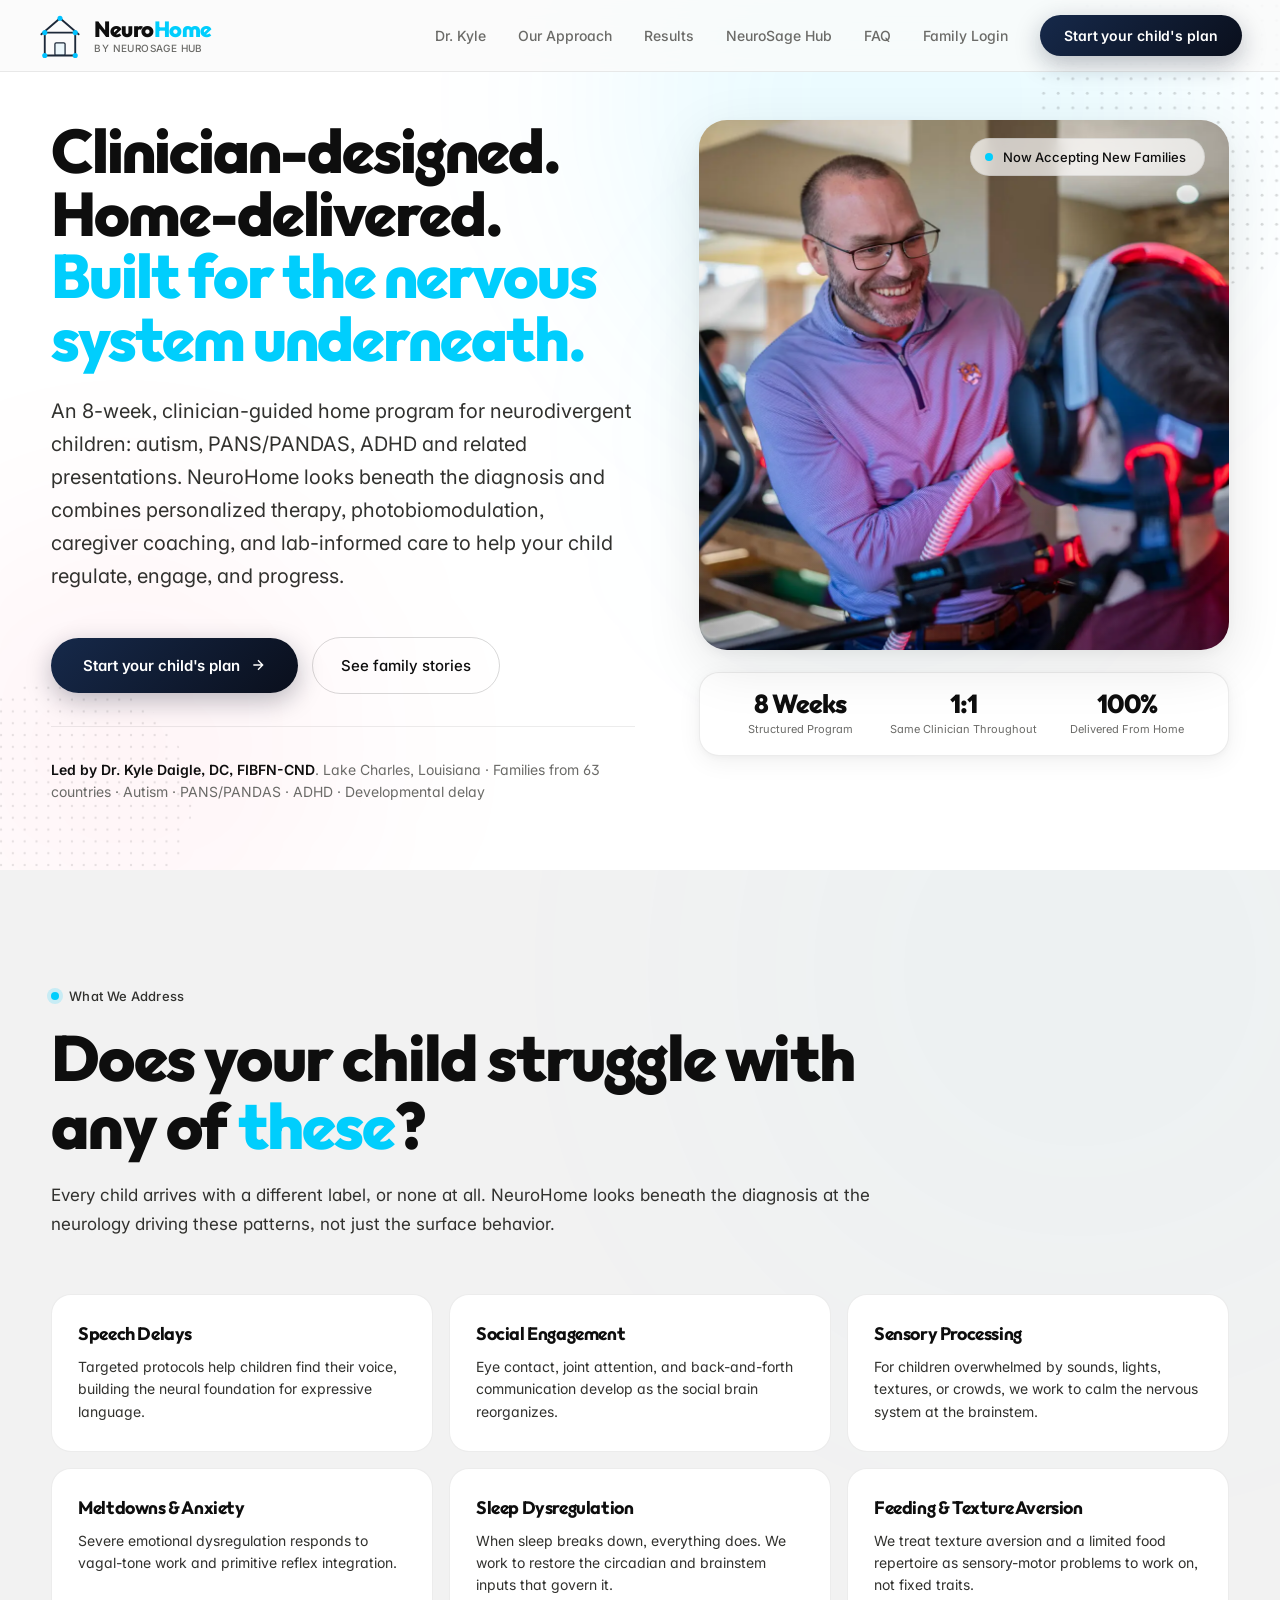
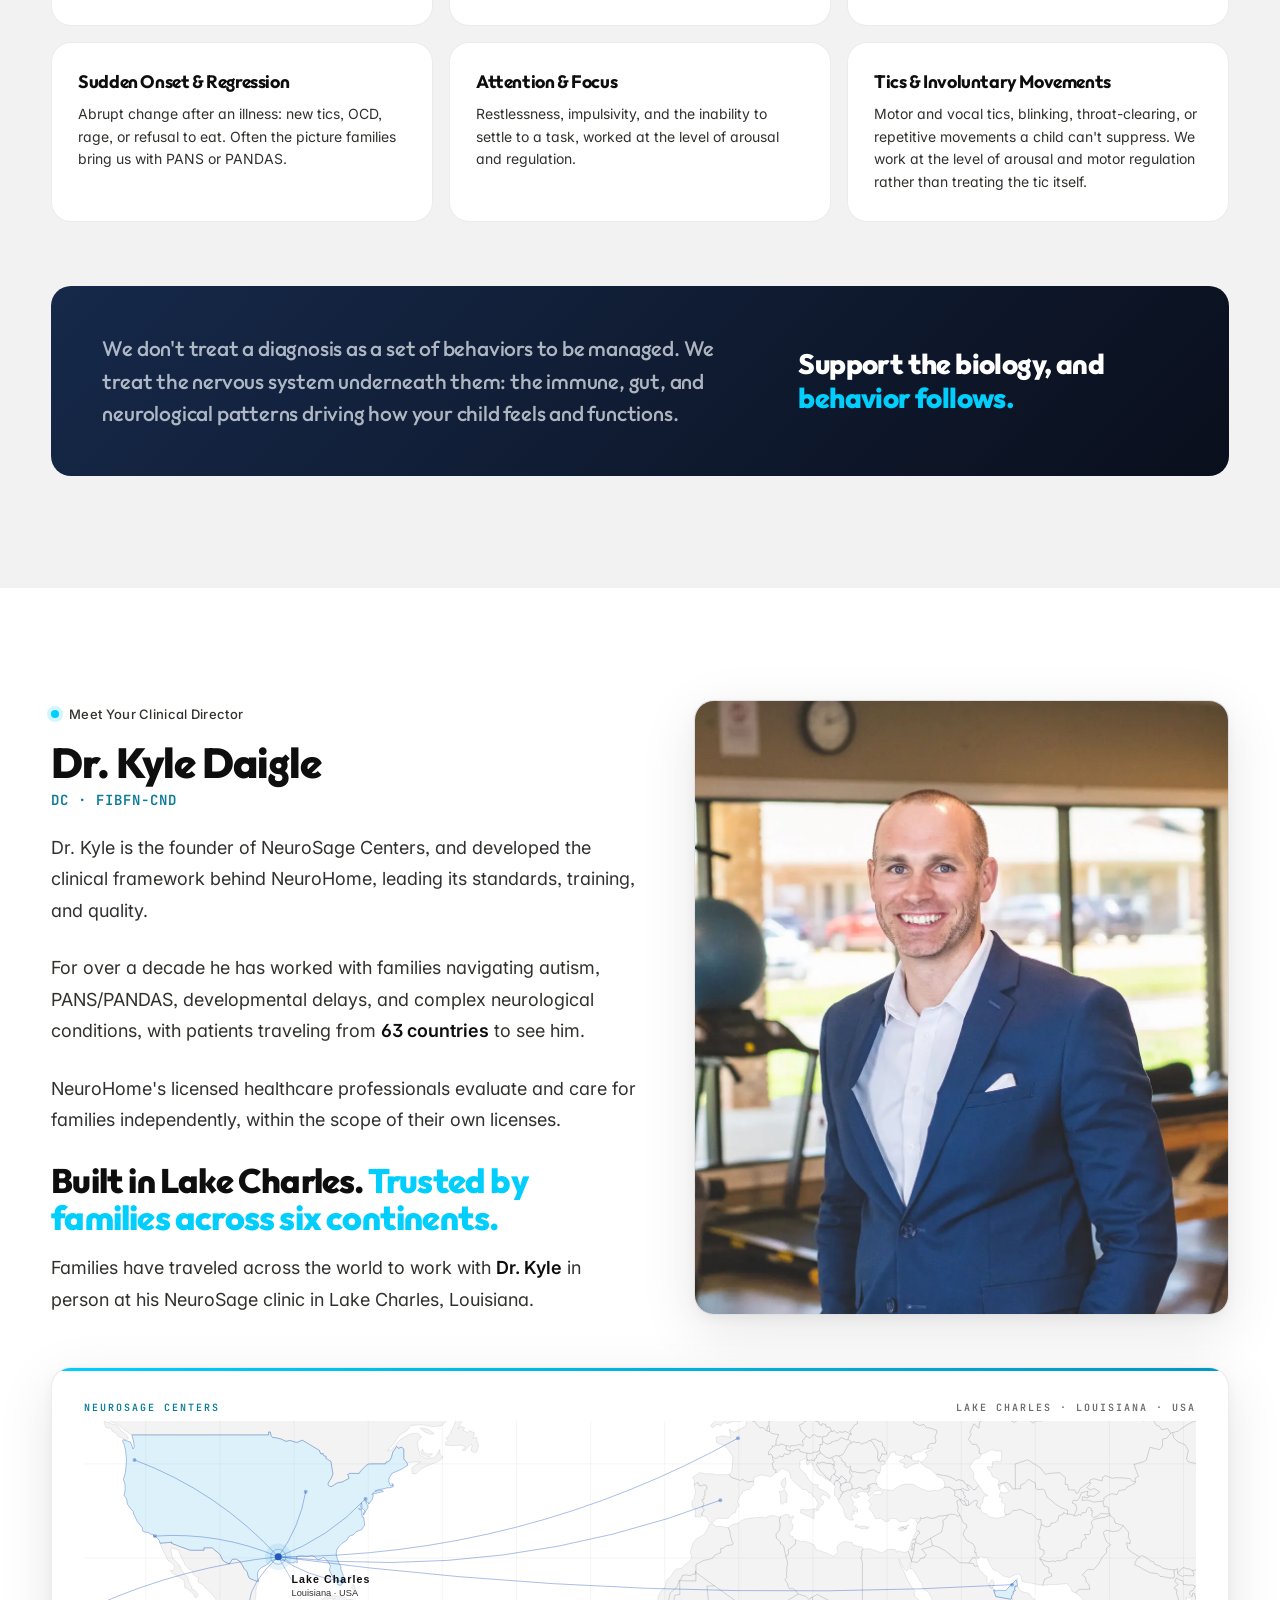
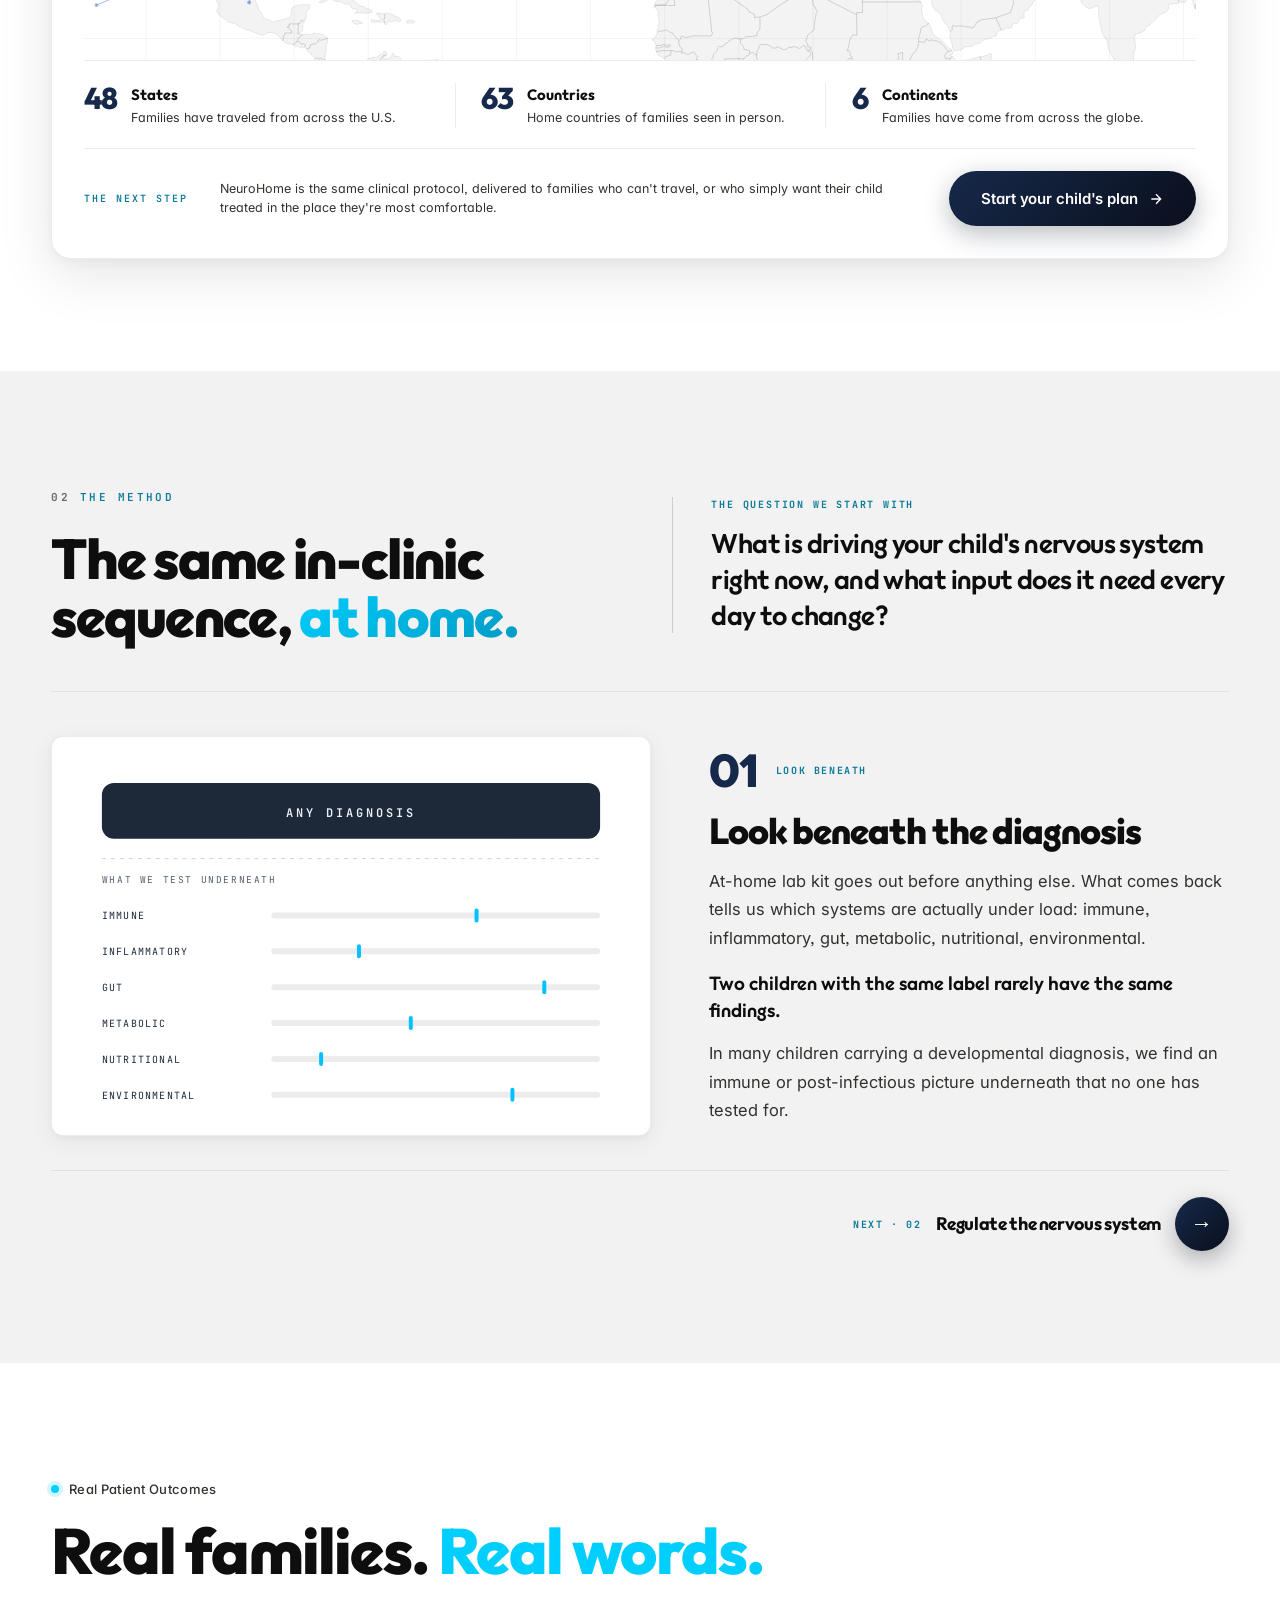
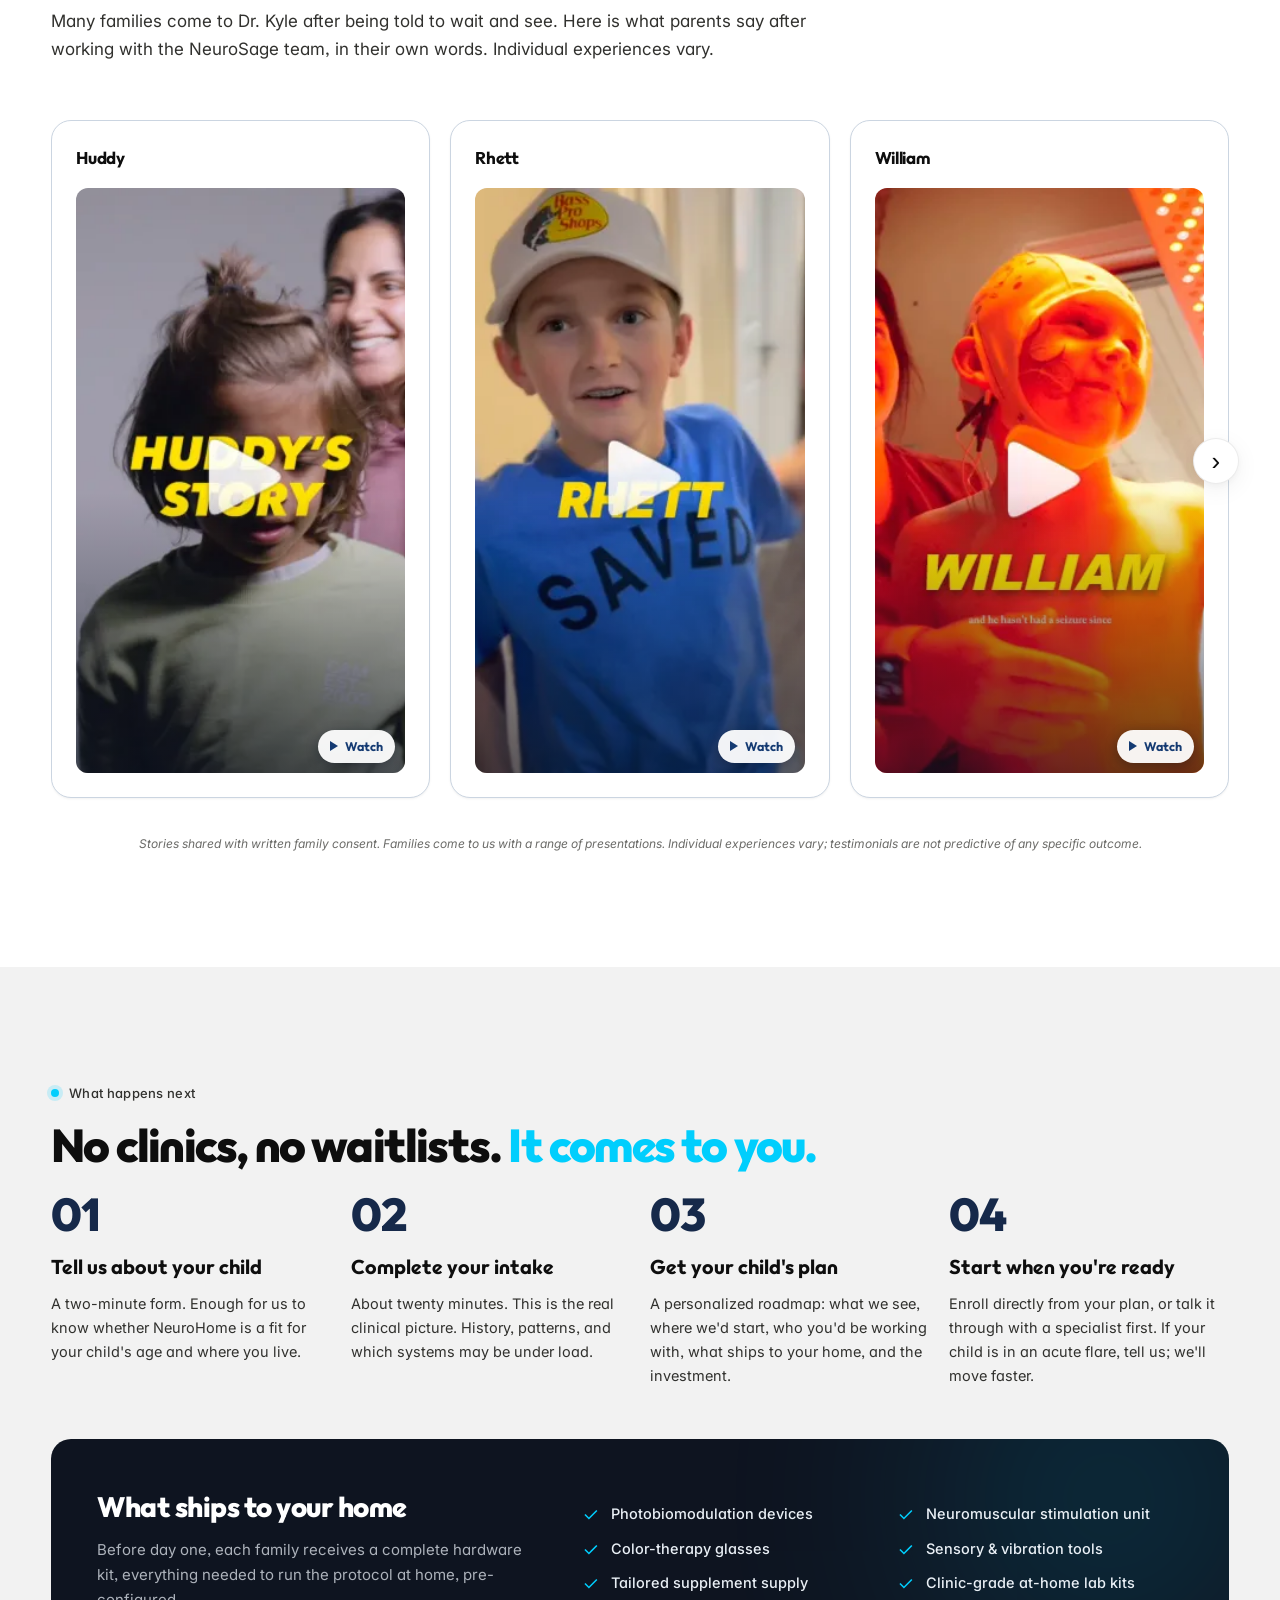
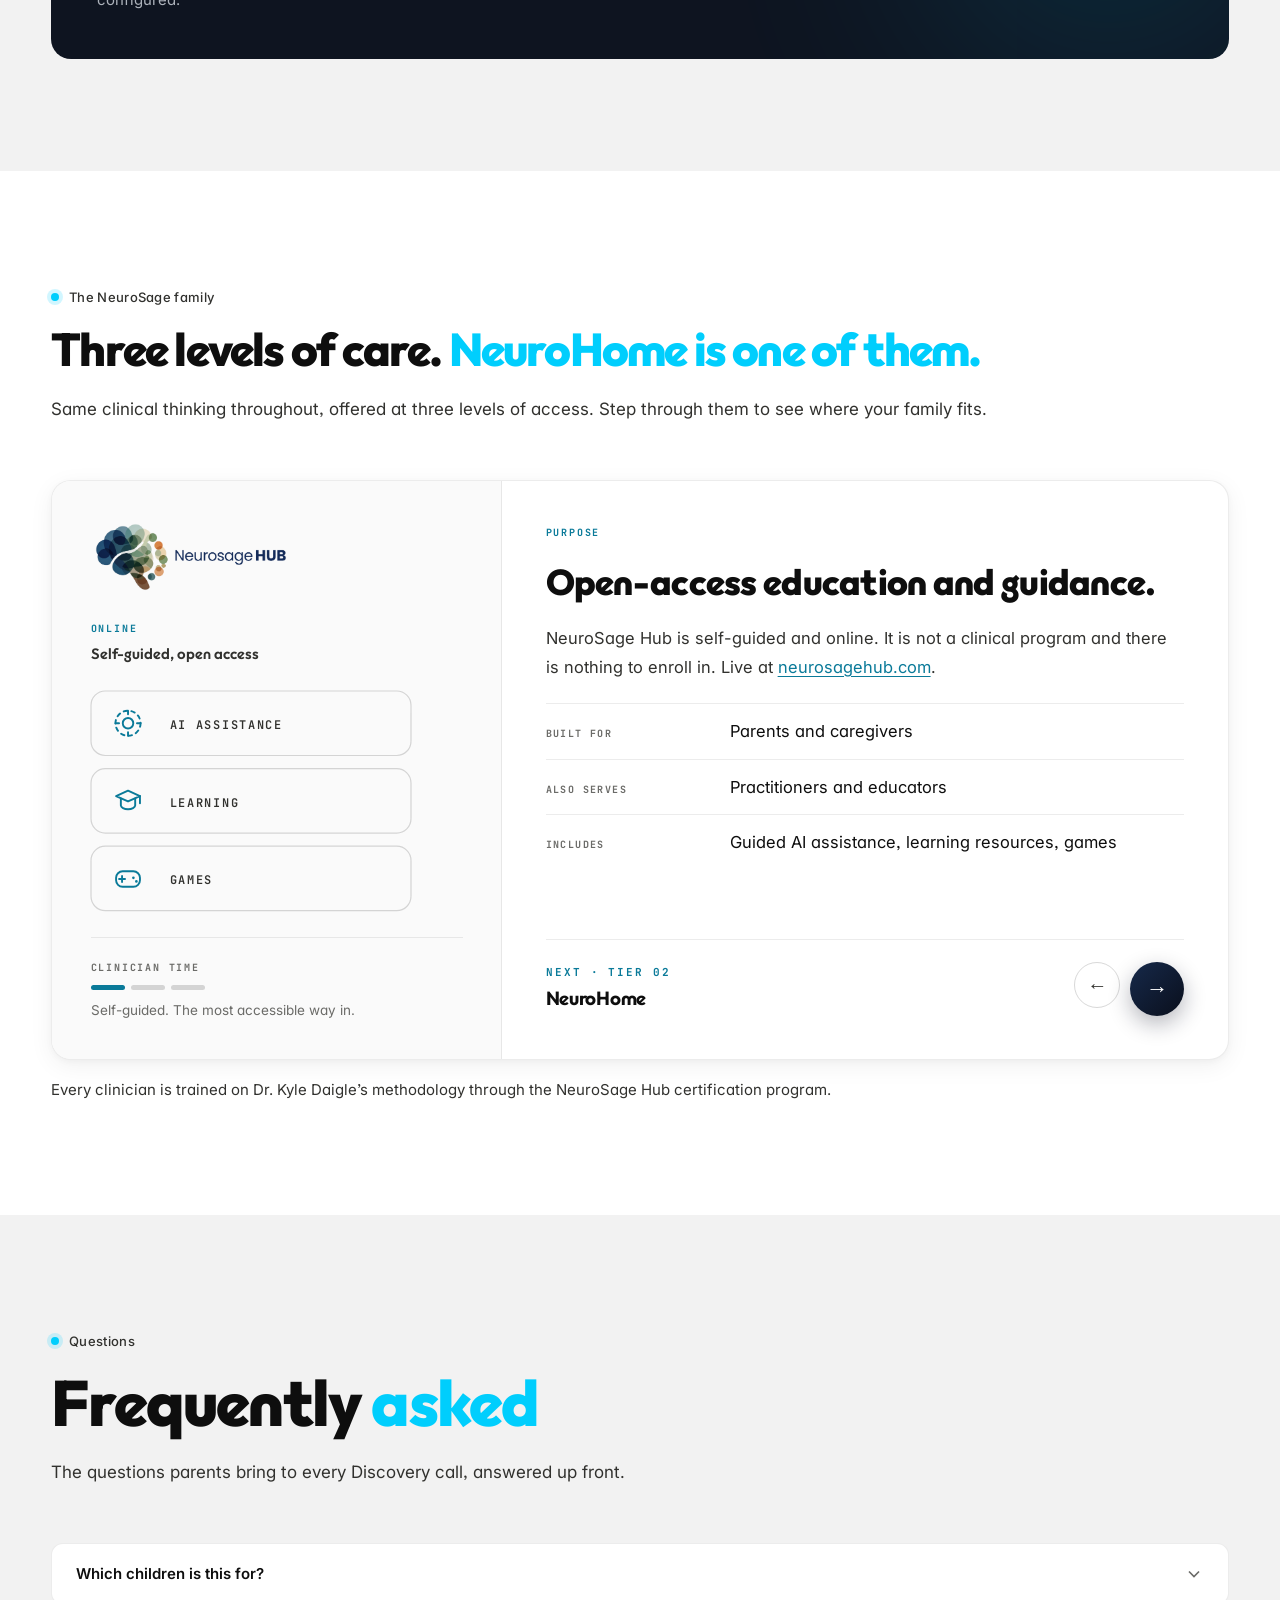
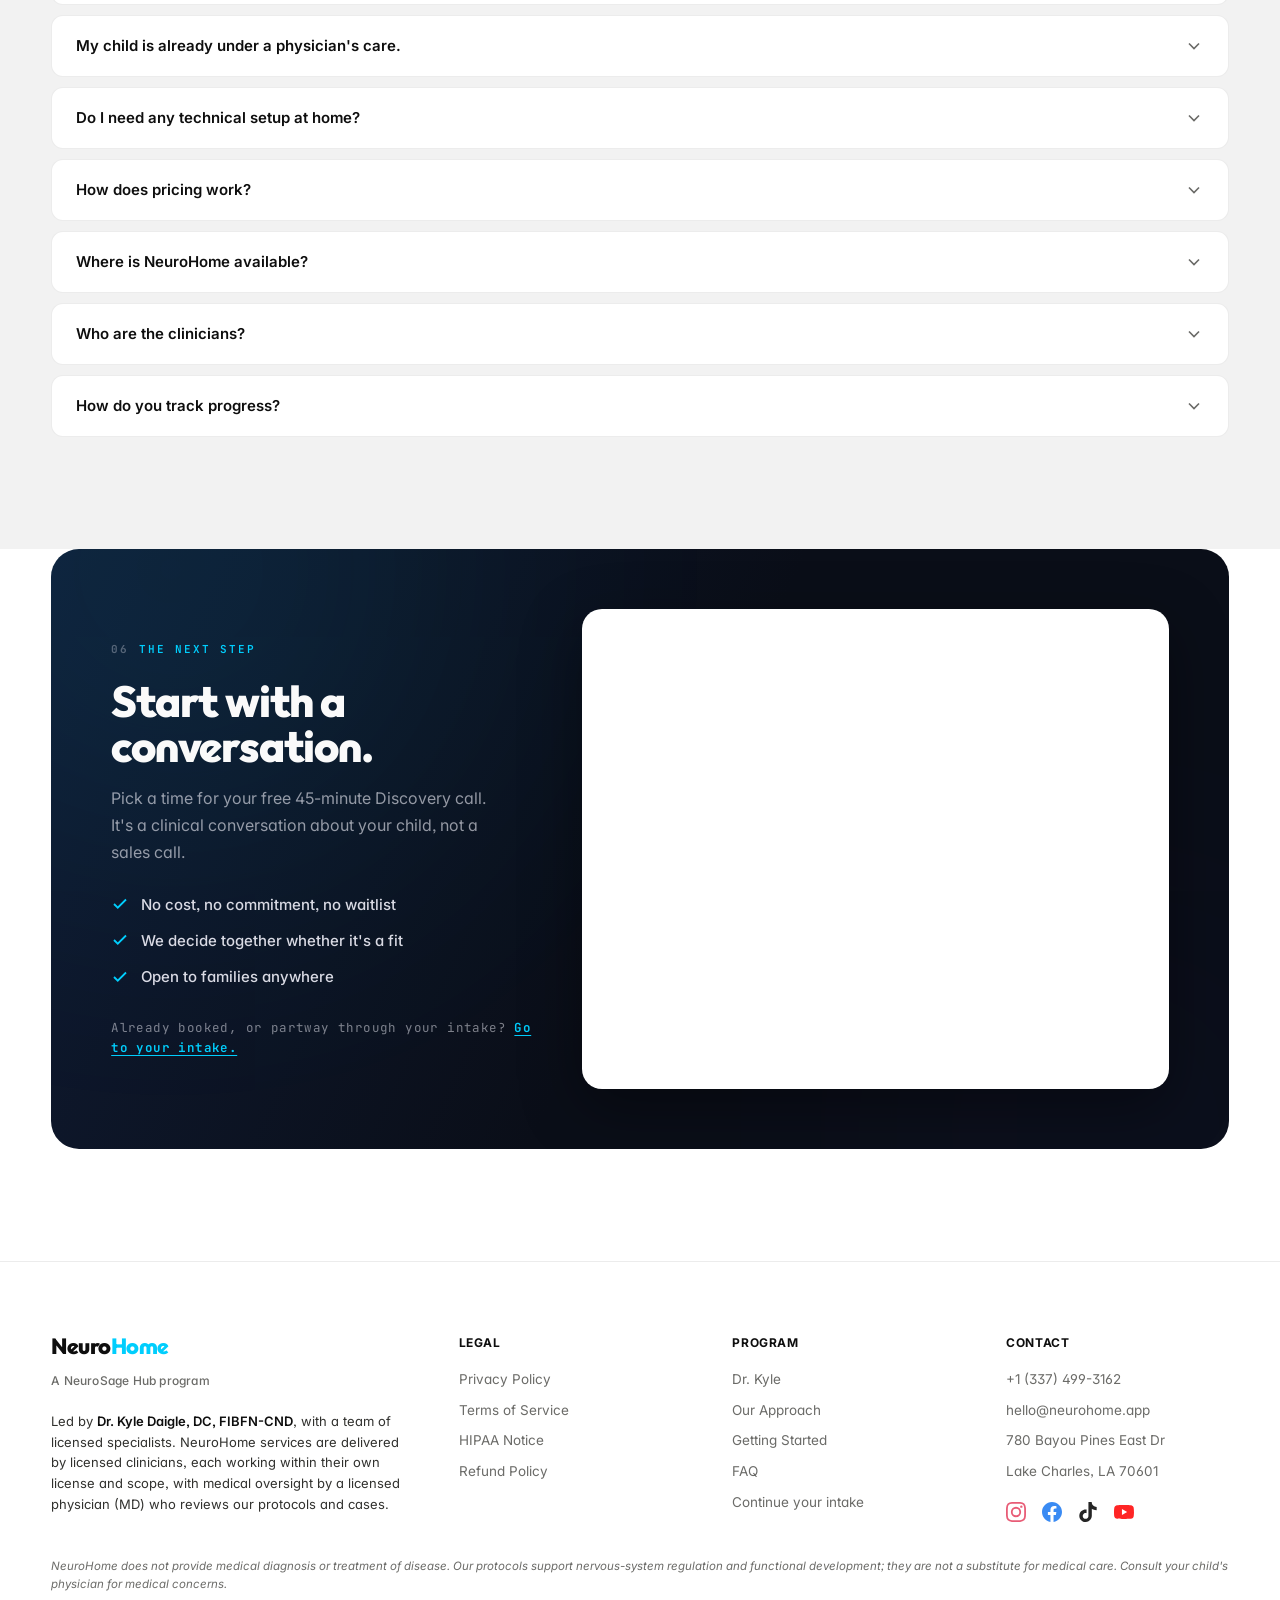
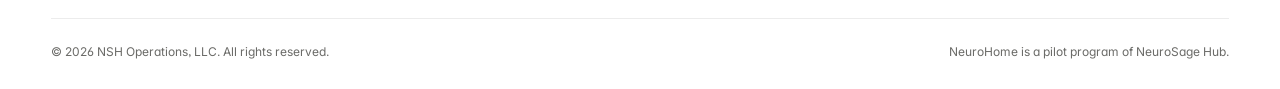
==== commit ecd80f3a: "Footer: brand-colour social icons, drop serving line, swap Legal and Program columns" ====
--- a/index.html
+++ b/index.html
@@ -16,7 +16,7 @@
 <link rel="preconnect" href="https://fonts.googleapis.com">
 <link rel="preconnect" href="https://fonts.gstatic.com" crossorigin>
 <link href="https://fonts.googleapis.com/css2?family=Inter:wght@400;500;600;700;800&family=Outfit:wght@400;500;600;700;800&family=JetBrains+Mono:wght@400;500;600;700&display=swap" rel="stylesheet">
-<link rel="stylesheet" href="neurohome.css?v=98">
+<link rel="stylesheet" href="neurohome.css?v=99">
 <link rel="canonical" href="https://neurohome.app/">
 <!-- Social share (Open Graph + Twitter). Absolute URLs point at the canonical
      production host, neurohome.app. The Vercel deployment alias 301s here via
@@ -871,6 +871,13 @@
       </p>
     </div>
     <div class="footer-col">
+      <div class="footer-col-title">Legal</div>
+      <a class="footer-link" href="privacy.html">Privacy Policy</a>
+      <a class="footer-link" href="terms.html">Terms of Service</a>
+      <a class="footer-link" href="hipaa-notice.html">HIPAA Notice</a>
+      <a class="footer-link" href="refund-policy.html">Refund Policy</a>
+    </div>
+    <div class="footer-col">
       <div class="footer-col-title">Program</div>
       <a class="footer-link" href="#dr-kyle">Dr. Kyle</a>
       <a class="footer-link" href="#method">Our Approach</a>
@@ -879,30 +886,22 @@
       <a class="footer-link" href="intake.html">Continue your intake</a>
     </div>
     <div class="footer-col">
-      <div class="footer-col-title">Legal</div>
-      <a class="footer-link" href="privacy.html">Privacy Policy</a>
-      <a class="footer-link" href="terms.html">Terms of Service</a>
-      <a class="footer-link" href="hipaa-notice.html">HIPAA Notice</a>
-      <a class="footer-link" href="refund-policy.html">Refund Policy</a>
-    </div>
-    <div class="footer-col">
       <div class="footer-col-title">Contact</div>
       <a class="footer-link" href="tel:+13374993162">+1 (337) 499-3162</a>
       <a class="footer-link" href="mailto:hello@neurohome.app">hello@neurohome.app</a>
       <div class="footer-link footer-link-static">780 Bayou Pines East Dr</div>
       <div class="footer-link footer-link-static">Lake Charles, LA 70601</div>
-      <div class="footer-link footer-link-static">Serving families anywhere</div>
       <div class="footer-social">
-        <a class="footer-social-link" href="https://www.instagram.com/dr.kyledaigle/" target="_blank" rel="noopener" aria-label="Instagram">
+        <a class="footer-social-link footer-social-ig" href="https://www.instagram.com/dr.kyledaigle/" target="_blank" rel="noopener" aria-label="Instagram">
           <svg viewBox="0 0 24 24" aria-hidden="true"><path d="M12 2.163c3.204 0 3.584.012 4.85.07 3.252.148 4.771 1.691 4.919 4.919.058 1.265.069 1.645.069 4.849 0 3.205-.012 3.584-.069 4.849-.149 3.225-1.664 4.771-4.919 4.919-1.266.058-1.644.07-4.85.07-3.204 0-3.584-.012-4.849-.07-3.26-.149-4.771-1.699-4.919-4.92-.058-1.265-.07-1.644-.07-4.849 0-3.204.013-3.583.07-4.849.149-3.227 1.664-4.771 4.919-4.919 1.266-.057 1.645-.069 4.849-.069zM12 0C8.741 0 8.333.014 7.053.072 2.695.272.273 2.69.073 7.052.014 8.333 0 8.741 0 12c0 3.259.014 3.668.072 4.948.2 4.358 2.618 6.78 6.98 6.98C8.333 23.986 8.741 24 12 24c3.259 0 3.668-.014 4.948-.072 4.354-.2 6.782-2.618 6.979-6.98.059-1.28.073-1.689.073-4.948 0-3.259-.014-3.667-.072-4.947-.196-4.354-2.617-6.78-6.979-6.98C15.668.014 15.259 0 12 0zm0 5.838a6.162 6.162 0 100 12.324 6.162 6.162 0 000-12.324zM12 16a4 4 0 110-8 4 4 0 010 8zm6.406-11.845a1.44 1.44 0 100 2.881 1.44 1.44 0 000-2.881z"/></svg>
         </a>
-        <a class="footer-social-link" href="https://www.facebook.com/dr.kyledaigle" target="_blank" rel="noopener" aria-label="Facebook">
+        <a class="footer-social-link footer-social-fb" href="https://www.facebook.com/dr.kyledaigle" target="_blank" rel="noopener" aria-label="Facebook">
           <svg viewBox="0 0 24 24" aria-hidden="true"><path d="M24 12.073c0-6.627-5.373-12-12-12s-12 5.373-12 12c0 5.99 4.388 10.954 10.125 11.854v-8.385H7.078v-3.47h3.047V9.43c0-3.007 1.792-4.669 4.533-4.669 1.312 0 2.686.235 2.686.235v2.953H15.83c-1.491 0-1.956.925-1.956 1.874v2.25h3.328l-.532 3.47h-2.796v8.385C19.612 23.027 24 18.062 24 12.073z"/></svg>
         </a>
-        <a class="footer-social-link" href="https://www.tiktok.com/@dr.kyle.daigle" target="_blank" rel="noopener" aria-label="TikTok">
+        <a class="footer-social-link footer-social-tt" href="https://www.tiktok.com/@dr.kyle.daigle" target="_blank" rel="noopener" aria-label="TikTok">
           <svg viewBox="0 0 24 24" aria-hidden="true"><path d="M12.525.02c1.31-.02 2.61-.01 3.91-.02.08 1.53.63 3.09 1.75 4.17 1.12 1.11 2.7 1.62 4.24 1.79v4.03c-1.44-.05-2.89-.35-4.2-.97-.57-.26-1.1-.59-1.62-.93-.01 2.92.01 5.84-.02 8.75-.08 1.4-.54 2.79-1.35 3.94-1.31 1.92-3.58 3.17-5.91 3.21-1.43.08-2.86-.31-4.08-1.03-2.02-1.19-3.44-3.37-3.65-5.71-.02-.5-.03-1-.01-1.49.18-1.9 1.12-3.72 2.58-4.96 1.66-1.44 3.98-2.13 6.15-1.72.02 1.48-.04 2.96-.04 4.44-.99-.32-2.15-.23-3.02.37-.63.41-1.11 1.04-1.36 1.75-.21.51-.15 1.07-.14 1.61.24 1.64 1.82 3.02 3.5 2.87 1.12-.01 2.19-.66 2.77-1.61.19-.33.4-.67.41-1.06.1-1.79.06-3.57.07-5.36.01-4.03-.01-8.05.02-12.07z"/></svg>
         </a>
-        <a class="footer-social-link" href="https://www.youtube.com/@Dr.Daigle" target="_blank" rel="noopener" aria-label="YouTube">
+        <a class="footer-social-link footer-social-yt" href="https://www.youtube.com/@Dr.Daigle" target="_blank" rel="noopener" aria-label="YouTube">
           <svg viewBox="0 0 24 24" aria-hidden="true"><path d="M23.498 6.186a3.016 3.016 0 00-2.122-2.136C19.505 3.545 12 3.545 12 3.545s-7.505 0-9.377.505A3.017 3.017 0 00.502 6.186C0 8.07 0 12 0 12s0 3.93.502 5.814a3.016 3.016 0 002.122 2.136c1.871.505 9.376.505 9.376.505s7.505 0 9.377-.505a3.015 3.015 0 002.122-2.136C24 15.93 24 12 24 12s0-3.93-.502-5.814zM9.545 15.568V8.432L15.818 12l-6.273 3.568z"/></svg>
         </a>
       </div>
--- a/neurohome.css
+++ b/neurohome.css
@@ -1208,13 +1208,21 @@
 /* Social row in the footer Contact column. .footer-col is a flex column with a
    10px gap, so these live in their own flex row and the column sees one item.
    The extra margin-top is what makes it read as its own element: at the bare 10px
-   gap it scanned as a fifth contact line. Official platform marks are solid
-   glyphs, so unlike the site's other 24x24 icons these fill instead of stroke;
-   colour still rides currentColor, so rest and hover reuse the same two tokens
-   .footer-link already uses (--text-3 and --text) rather than introducing any. */
+   gap it scanned as a contact line. Official platform marks are solid glyphs, so
+   unlike the site's other 24x24 icons these fill instead of stroke.
+
+   Each mark carries its own brand colour, so currentColor is set per platform and
+   the old --text-3 / --text pair no longer applies here. Hover moves opacity, not
+   colour: darkening a brand colour on hover misreads it, and brightening needs a
+   second shade of all four. Rest sits at 0.85 and hover goes to full, so the cue
+   is a lift rather than a dim, which would read as disabled. */
 .footer-social { display: flex; align-items: center; gap: 16px; margin-top: 10px; }
-.footer-social-link { display: inline-flex; align-items: center; justify-content: center; color: var(--text-3); transition: color 0.2s; }
-.footer-social-link:hover { color: var(--text); }
+.footer-social-link { display: inline-flex; align-items: center; justify-content: center; opacity: 0.85; transition: opacity 0.2s; }
+.footer-social-link:hover { opacity: 1; }
+.footer-social-ig { color: #E4405F; }
+.footer-social-fb { color: #1877F2; }
+.footer-social-tt { color: #000000; }
+.footer-social-yt { color: #FF0000; }
 .footer-social-link svg { display: block; width: 20px; height: 20px; fill: currentColor; }
 .footer-bottom { border-top: 1px solid var(--border); padding-top: 24px; display: flex; justify-content: space-between; align-items: center; gap: 16px; flex-wrap: wrap; }
 .footer-copy { font-size: 12px; color: var(--text-3); }
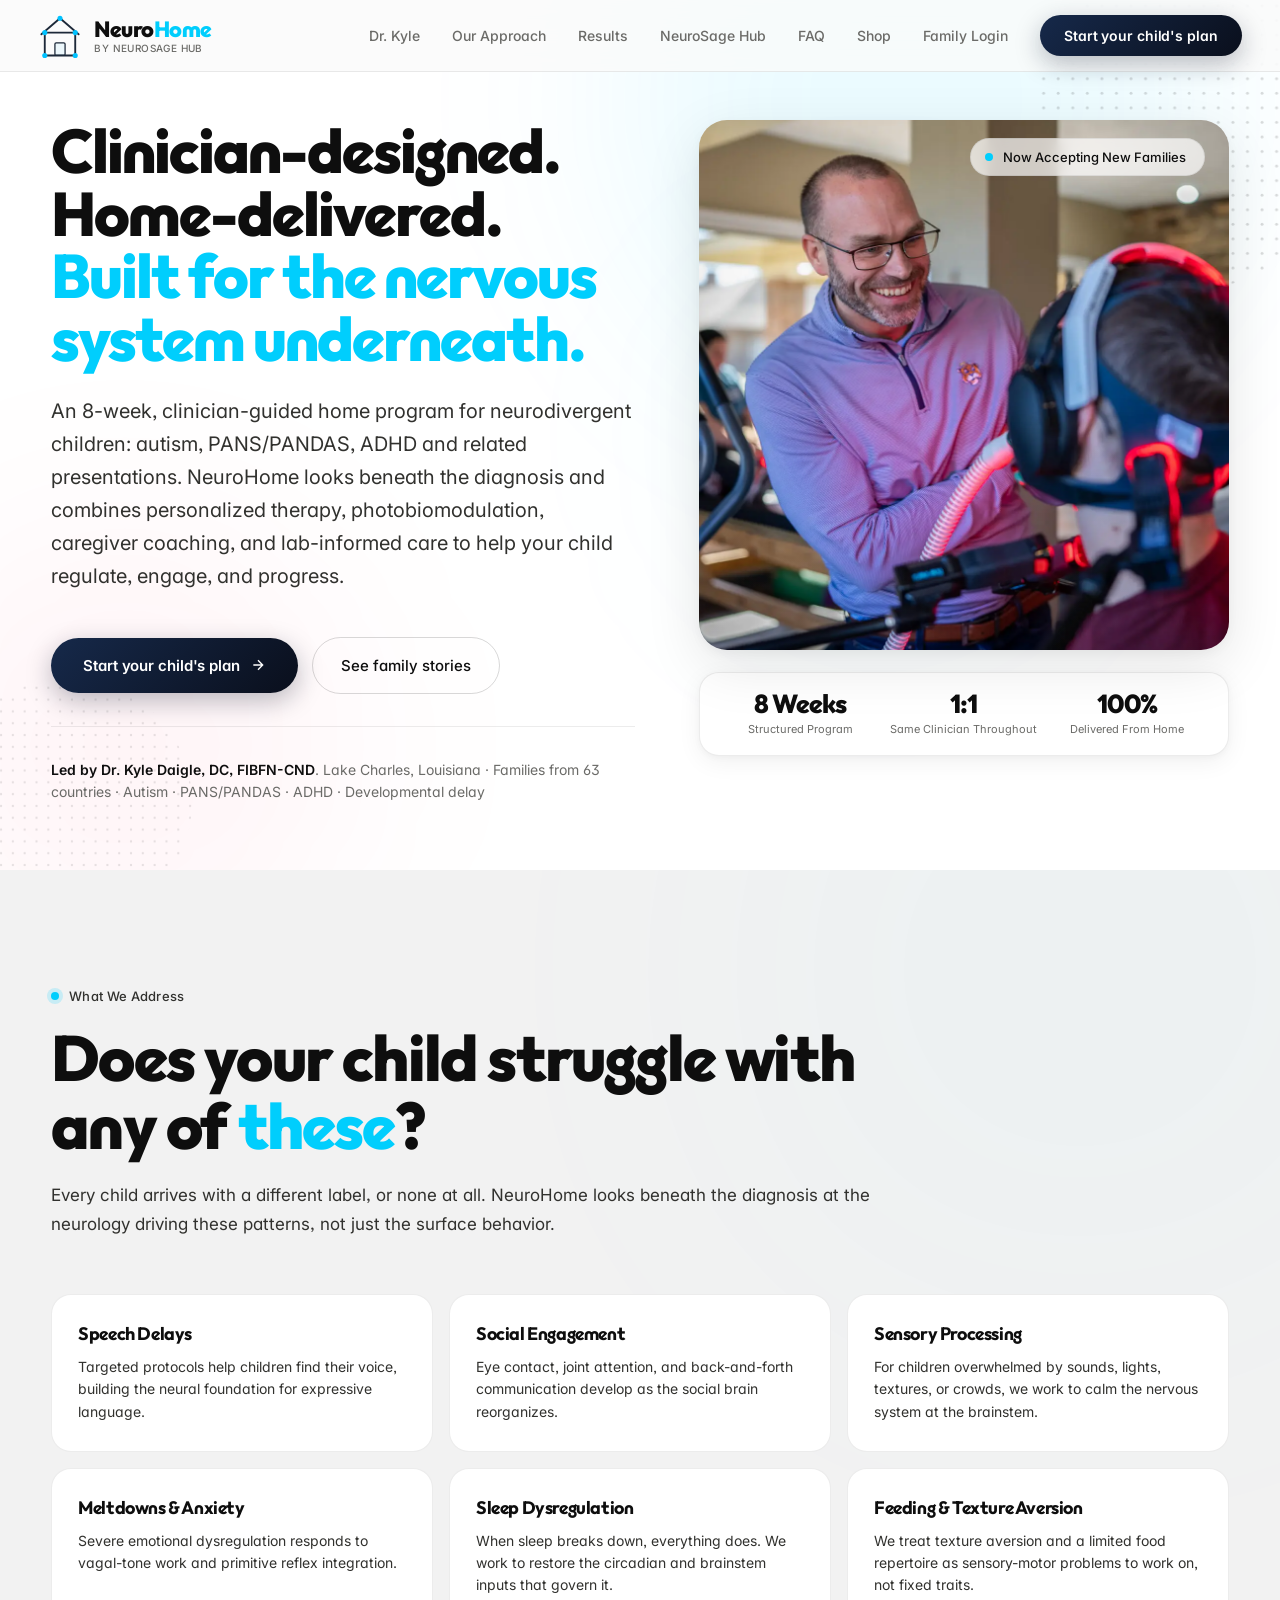
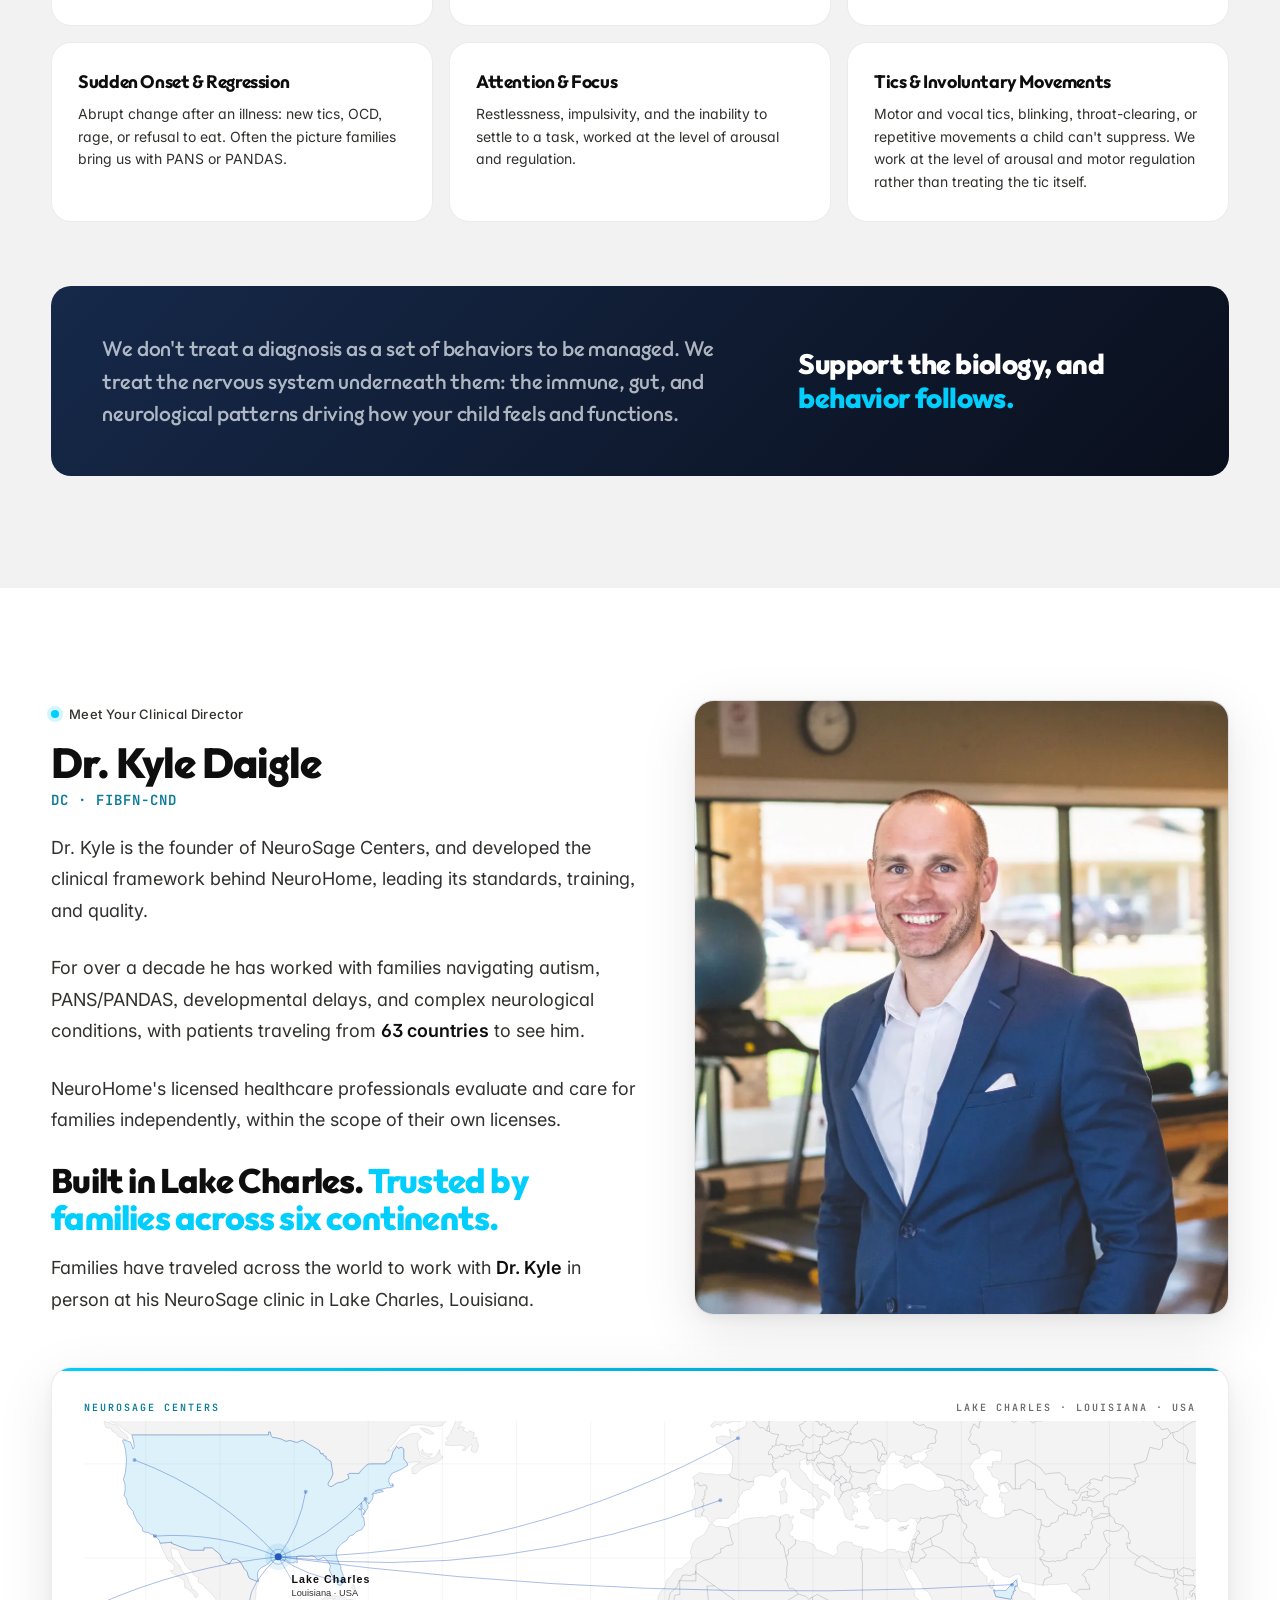
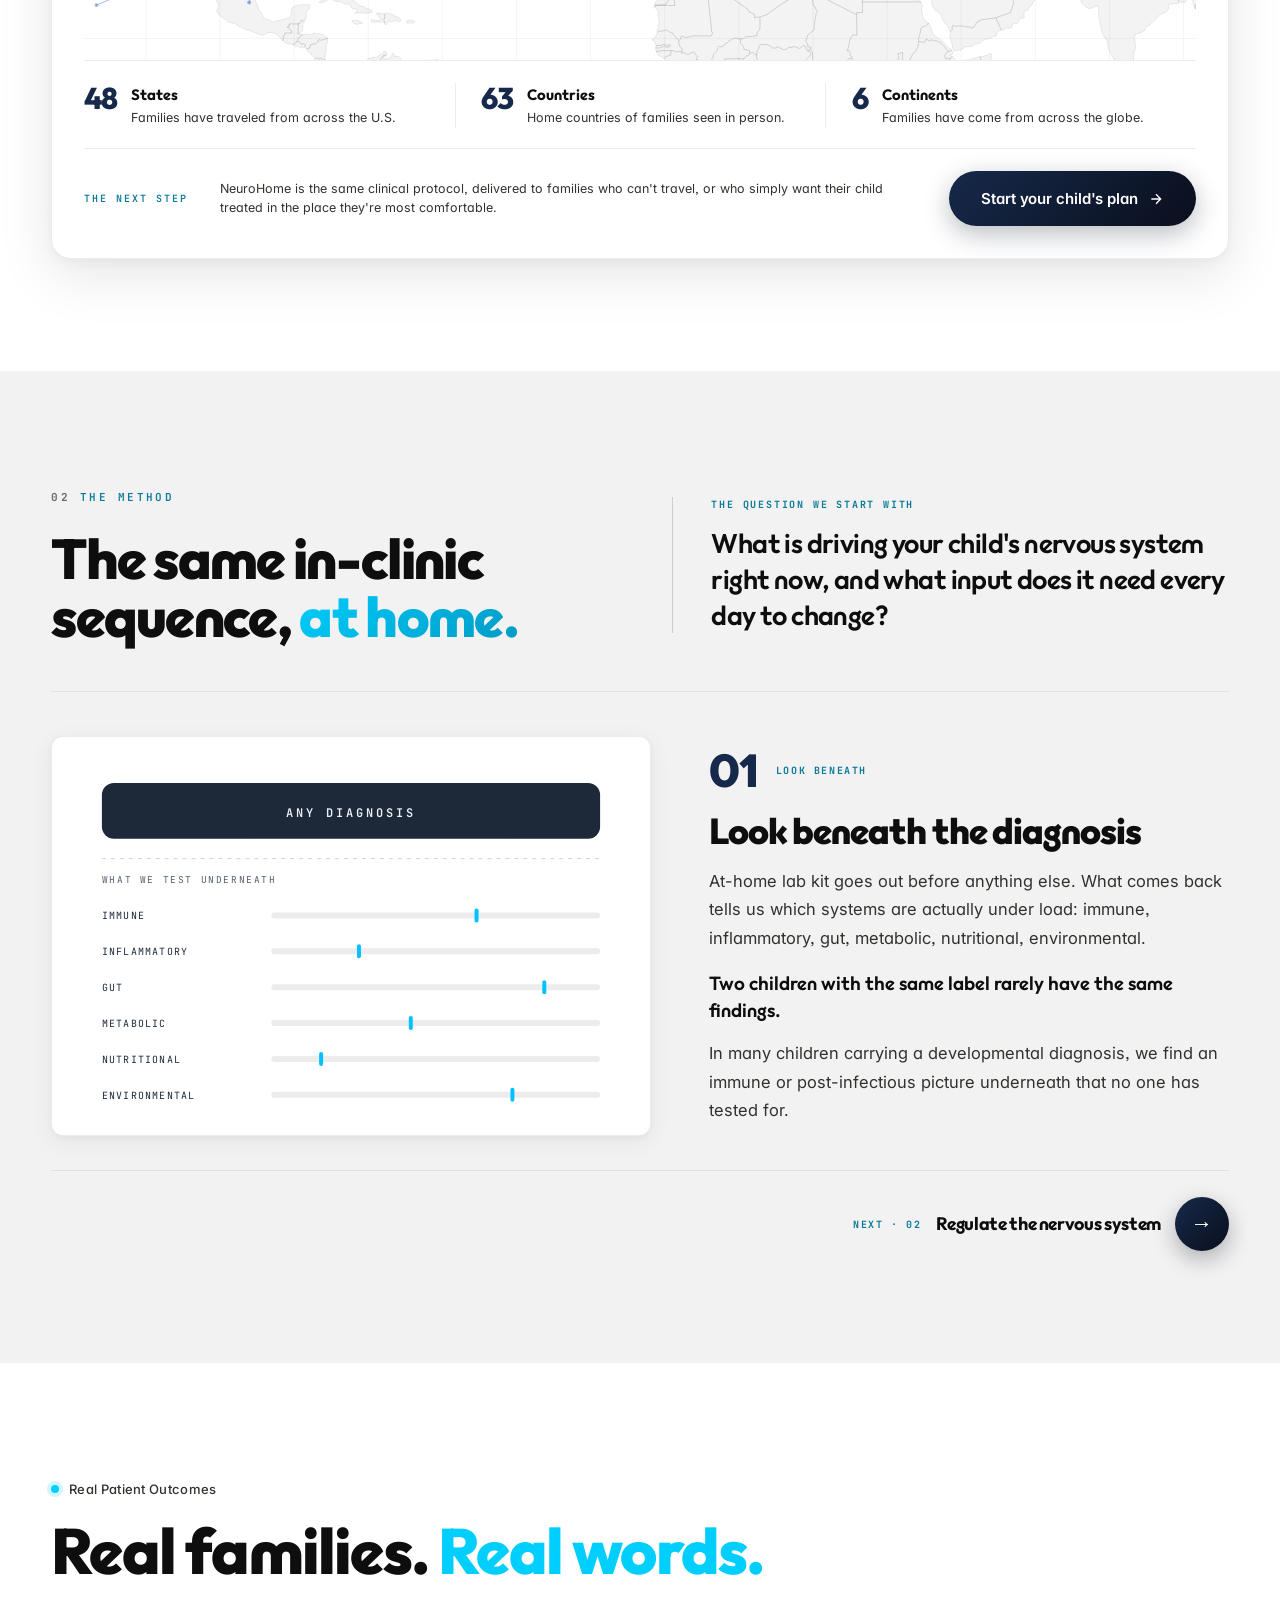
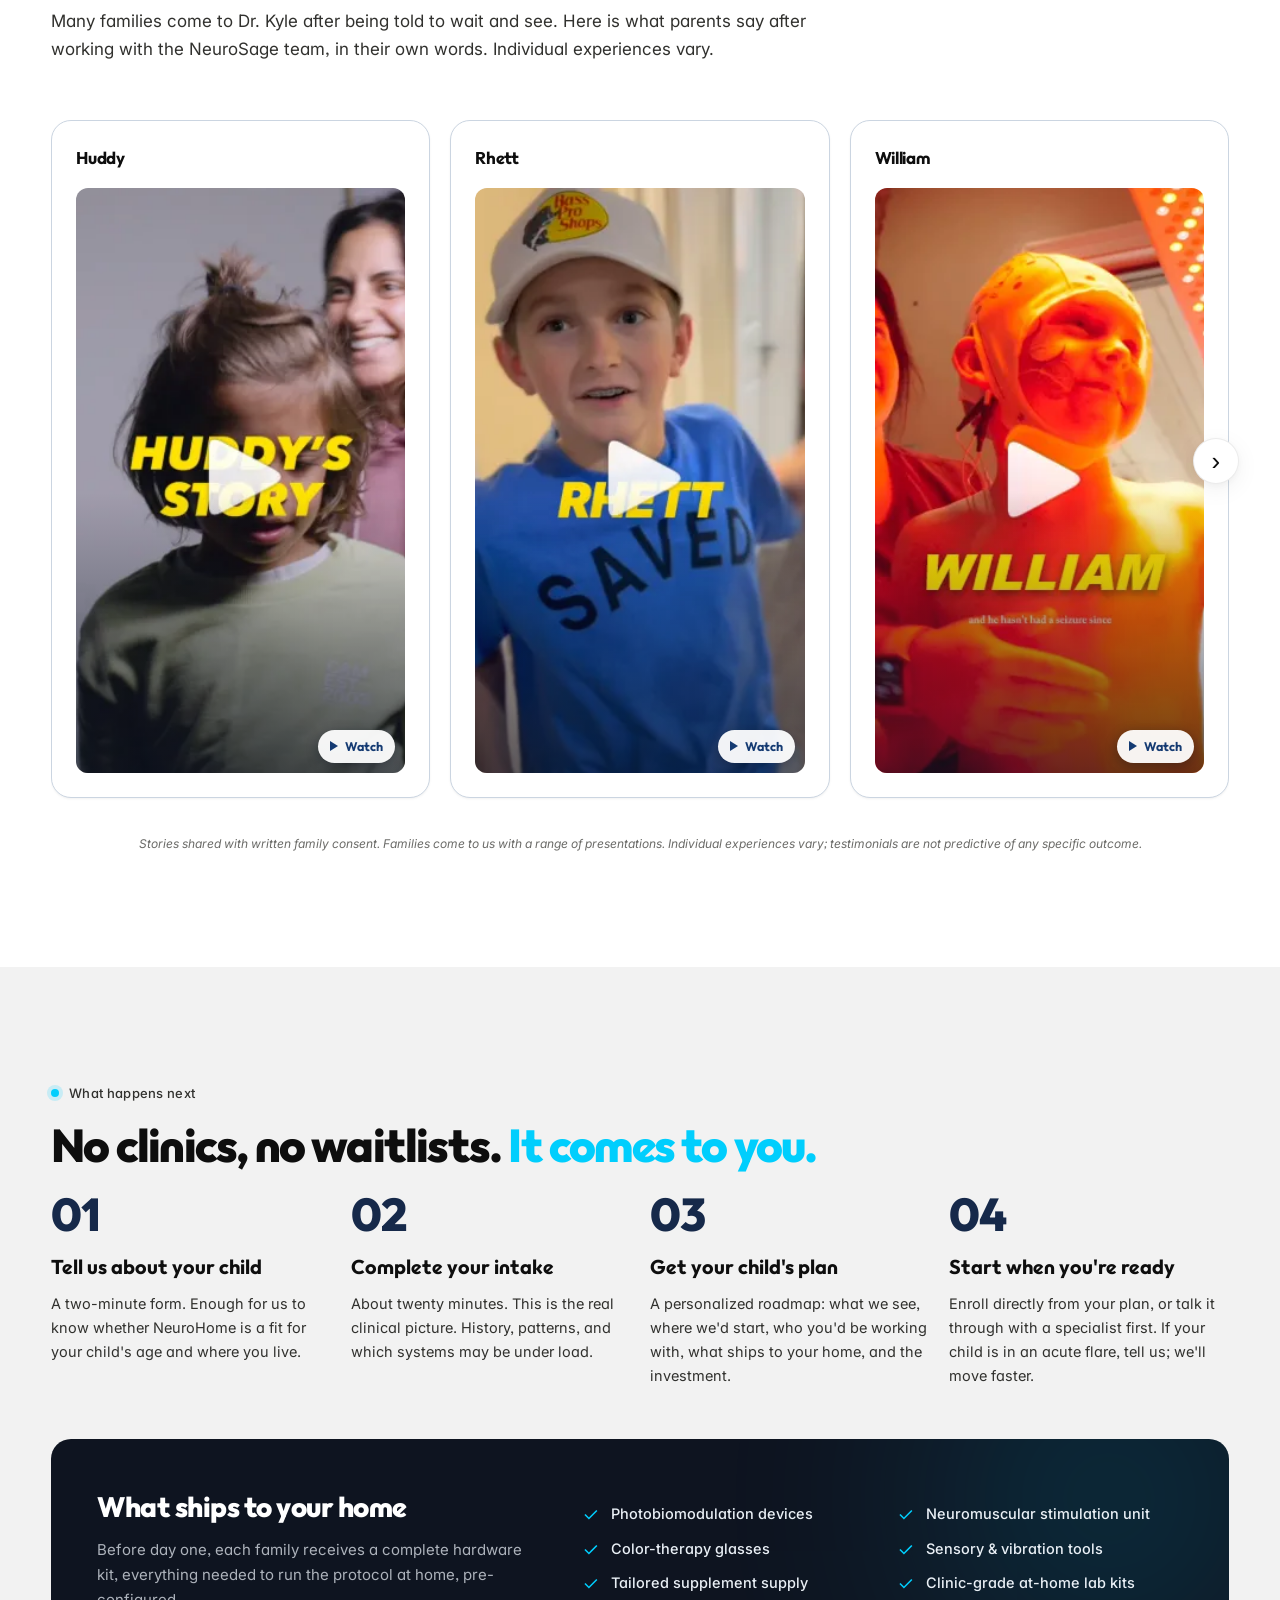
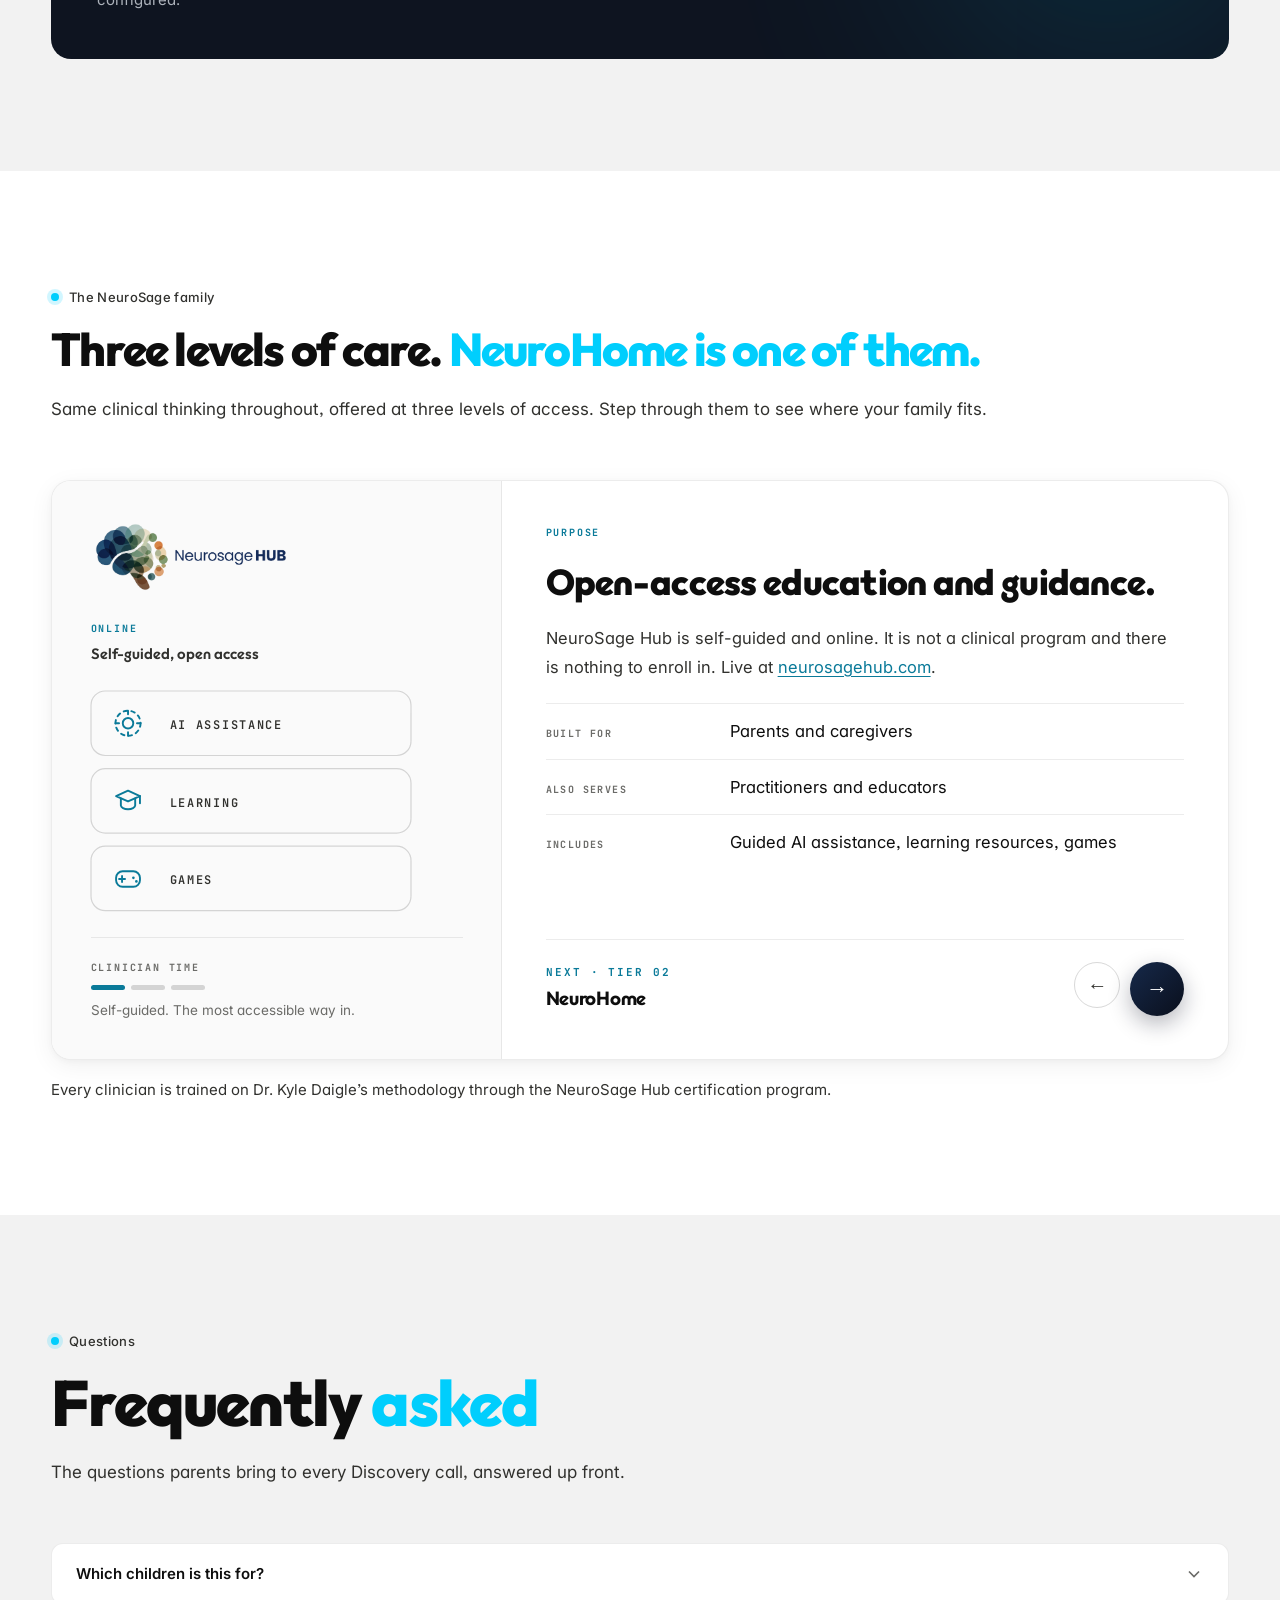
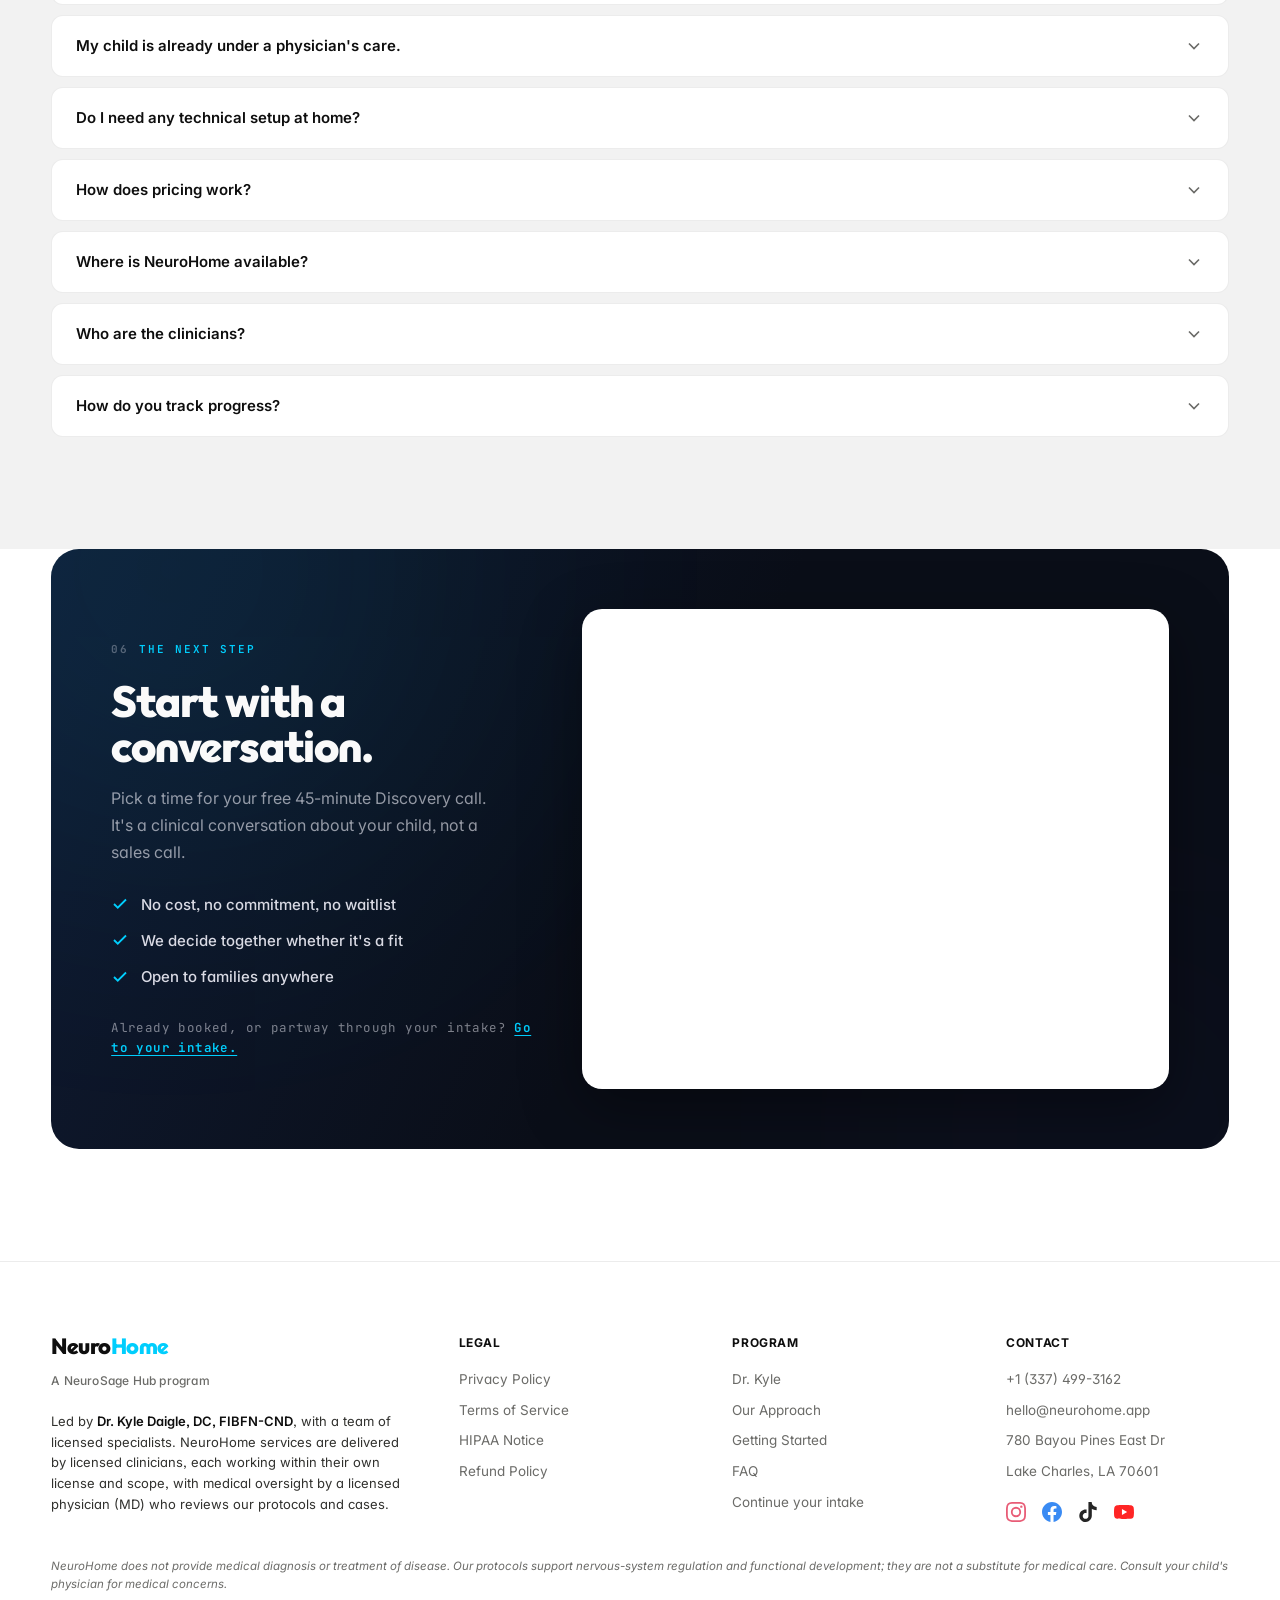
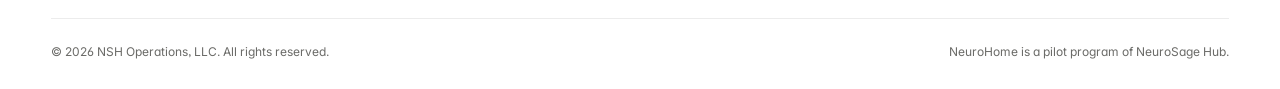
==== commit 6679f758: "Add Shop nav item, raise nav breakpoint to 1170px" ====
--- a/index.html
+++ b/index.html
@@ -16,7 +16,7 @@
 <link rel="preconnect" href="https://fonts.googleapis.com">
 <link rel="preconnect" href="https://fonts.gstatic.com" crossorigin>
 <link href="https://fonts.googleapis.com/css2?family=Inter:wght@400;500;600;700;800&family=Outfit:wght@400;500;600;700;800&family=JetBrains+Mono:wght@400;500;600;700&display=swap" rel="stylesheet">
-<link rel="stylesheet" href="neurohome.css?v=99">
+<link rel="stylesheet" href="neurohome.css?v=100">
 <link rel="canonical" href="https://neurohome.app/">
 <!-- Social share (Open Graph + Twitter). Absolute URLs point at the canonical
      production host, neurohome.app. The Vercel deployment alias 301s here via
@@ -80,6 +80,7 @@
     <a class="nav-link" href="#testimonials">Results</a>
     <a class="nav-link" href="#family">NeuroSage Hub</a>
     <a class="nav-link" href="#faq">FAQ</a>
+    <a class="nav-link" href="https://shop.neurohome.app">Shop</a>
     <a class="nav-link" href="https://app.neurohome.app/login">Family Login</a>
     <a class="nav-cta" href="start.html">Start your child's plan</a>
   </div>
--- a/neurohome.css
+++ b/neurohome.css
@@ -1231,12 +1231,15 @@
 /* =====================================================
    Responsive
    ===================================================== */
-/* The nav collapses earlier than the rest of the responsive block. Seven items
-   plus the CTA stop fitting the 72px bar below ~1080px: links wrap to two lines
-   while the bar height is fixed. The other 22 rules in the 900px block below are
-   unrelated layout collapses (hero, footer, grids, sticky CTA) and deliberately
-   keep their own threshold, so only the two nav rules move here. */
-@media (max-width: 1080px) {
+/* The nav collapses earlier than the rest of the responsive block. With seven
+   links plus the CTA, the row stops fitting the fixed 72px bar below 1126px:
+   the CTA shrinks, its label wraps to two lines and the row grows to 63px inside
+   a bar locked at 72px. Measured on this build, broken at 1125px and clean at
+   1126px. 1170px keeps the same 44px of headroom over the measured limit that
+   1140px gave when the limit was read as 1096px. The other 22 rules in the 900px
+   block below are unrelated layout collapses (hero, footer, grids, sticky CTA)
+   and deliberately keep their own threshold, so only the two nav rules live here. */
+@media (max-width: 1170px) {
   .nav-links { display: none; }
   .nav-mobile-toggle { display: block; }
 }
